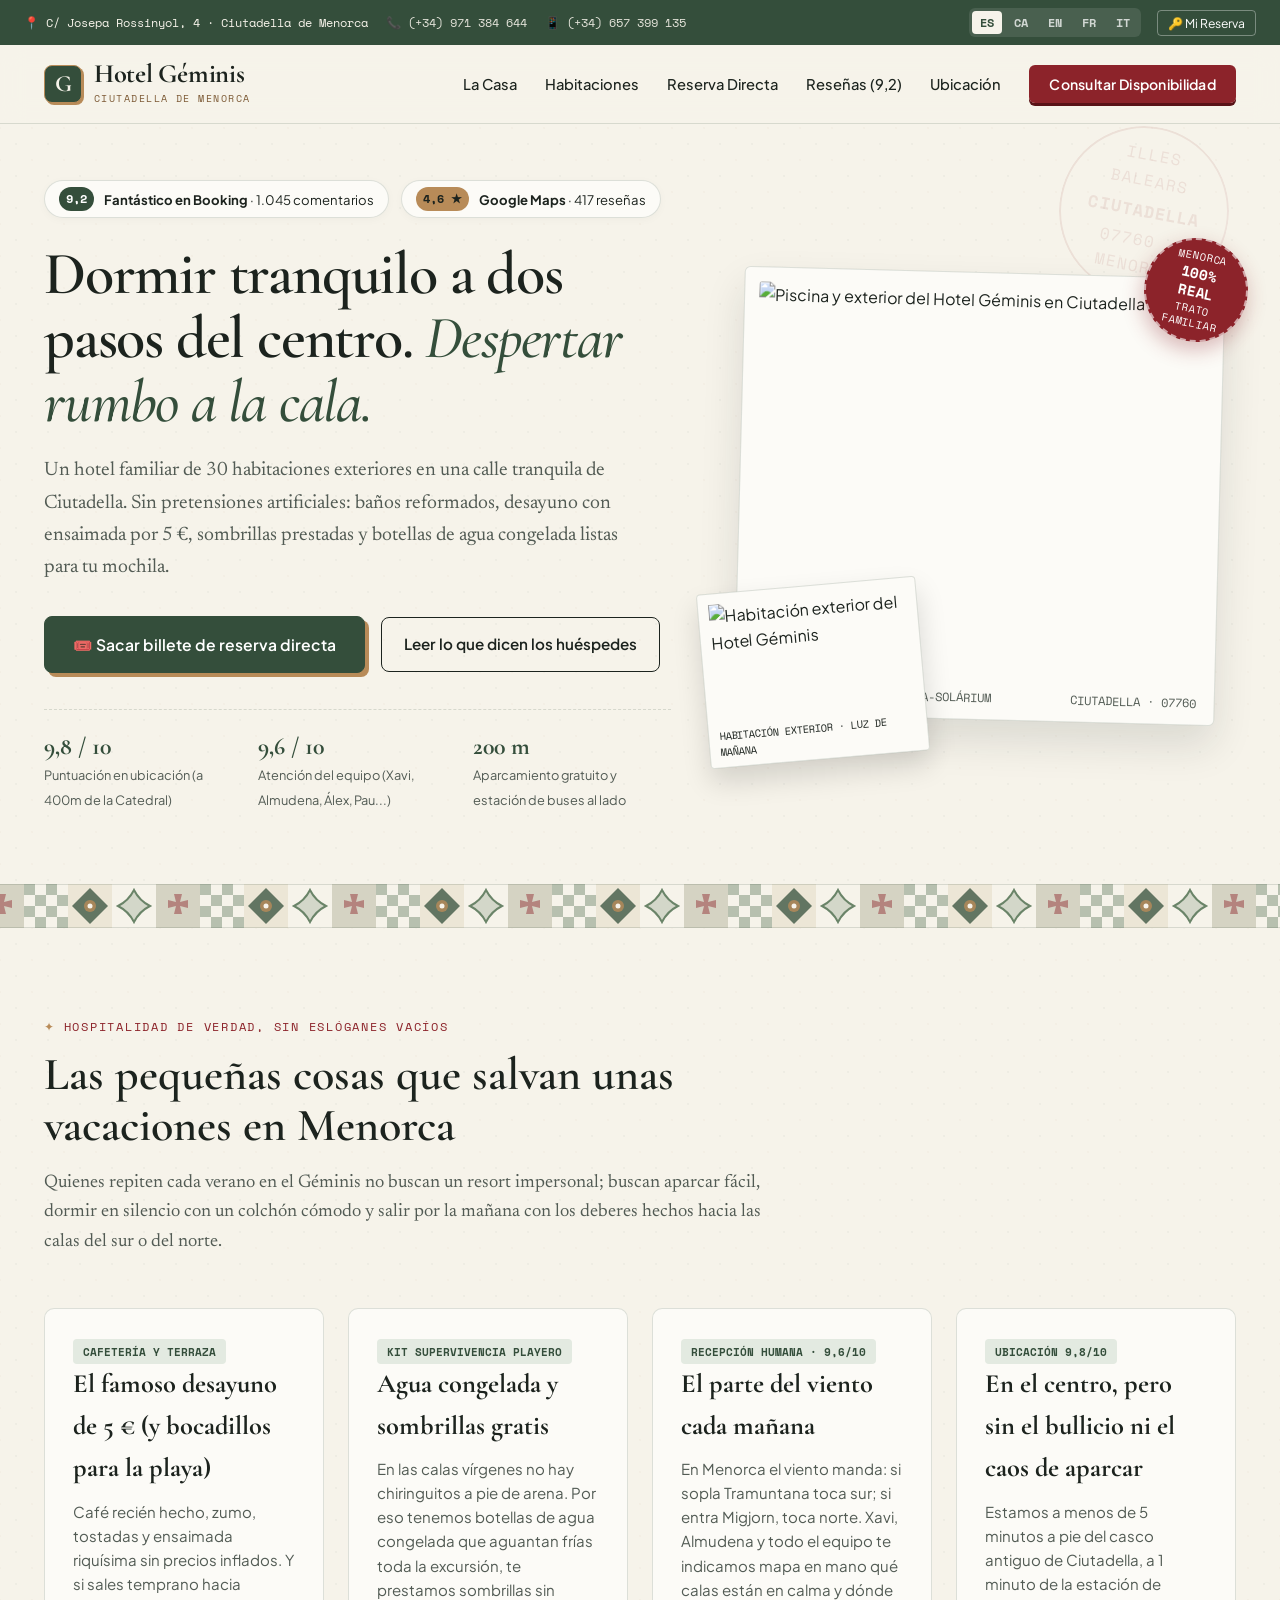
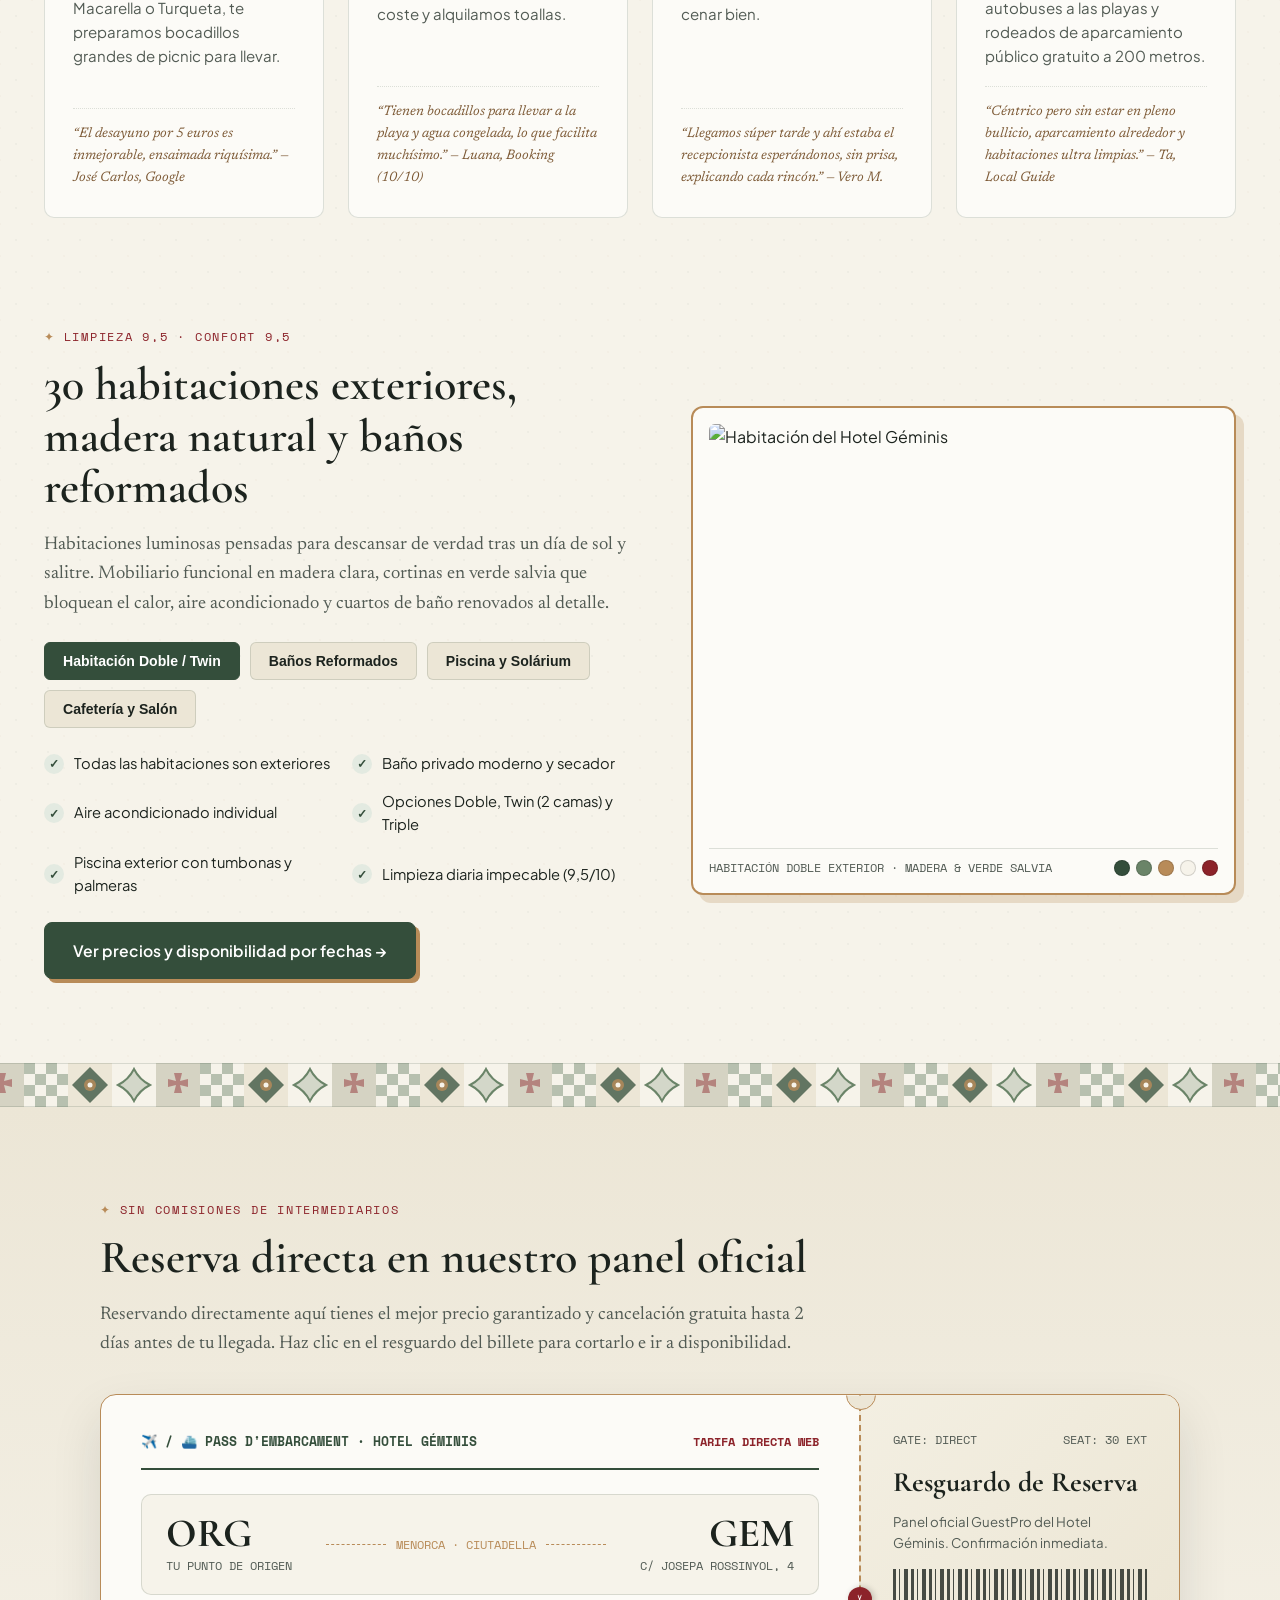
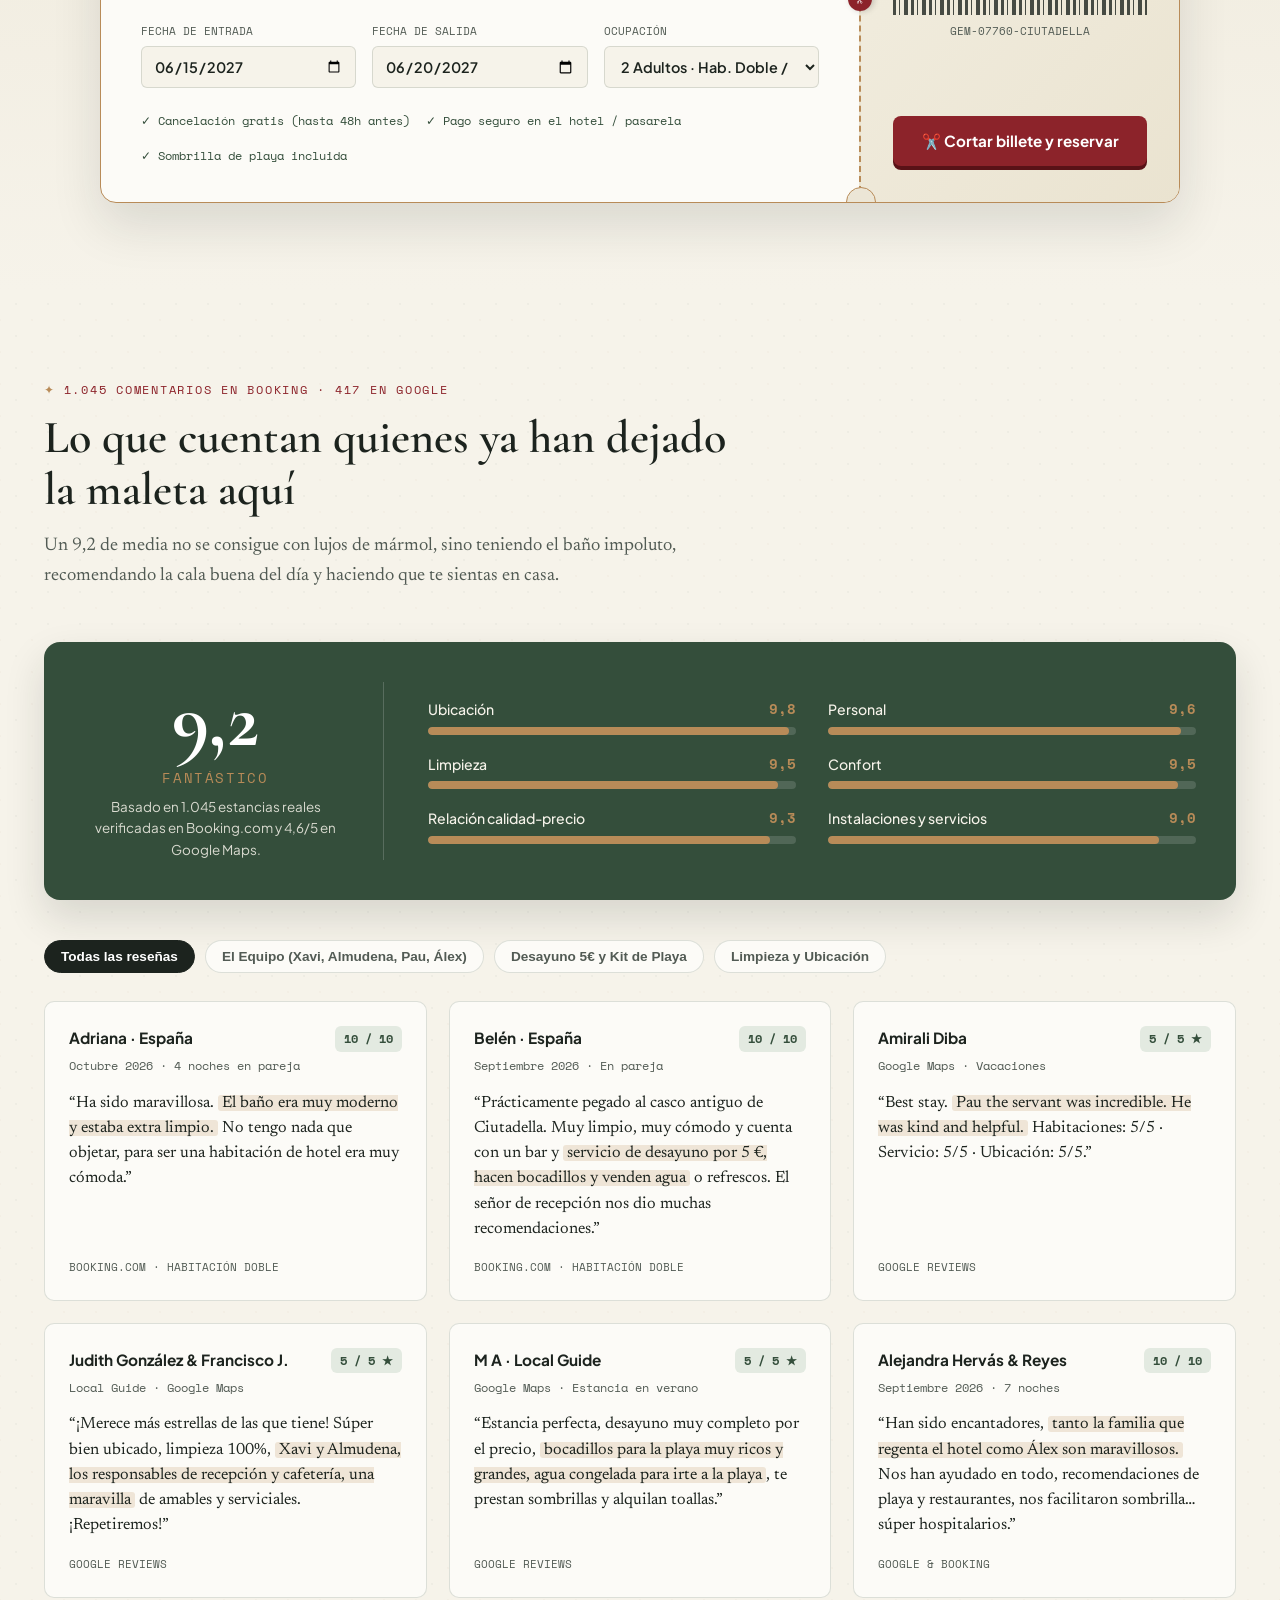
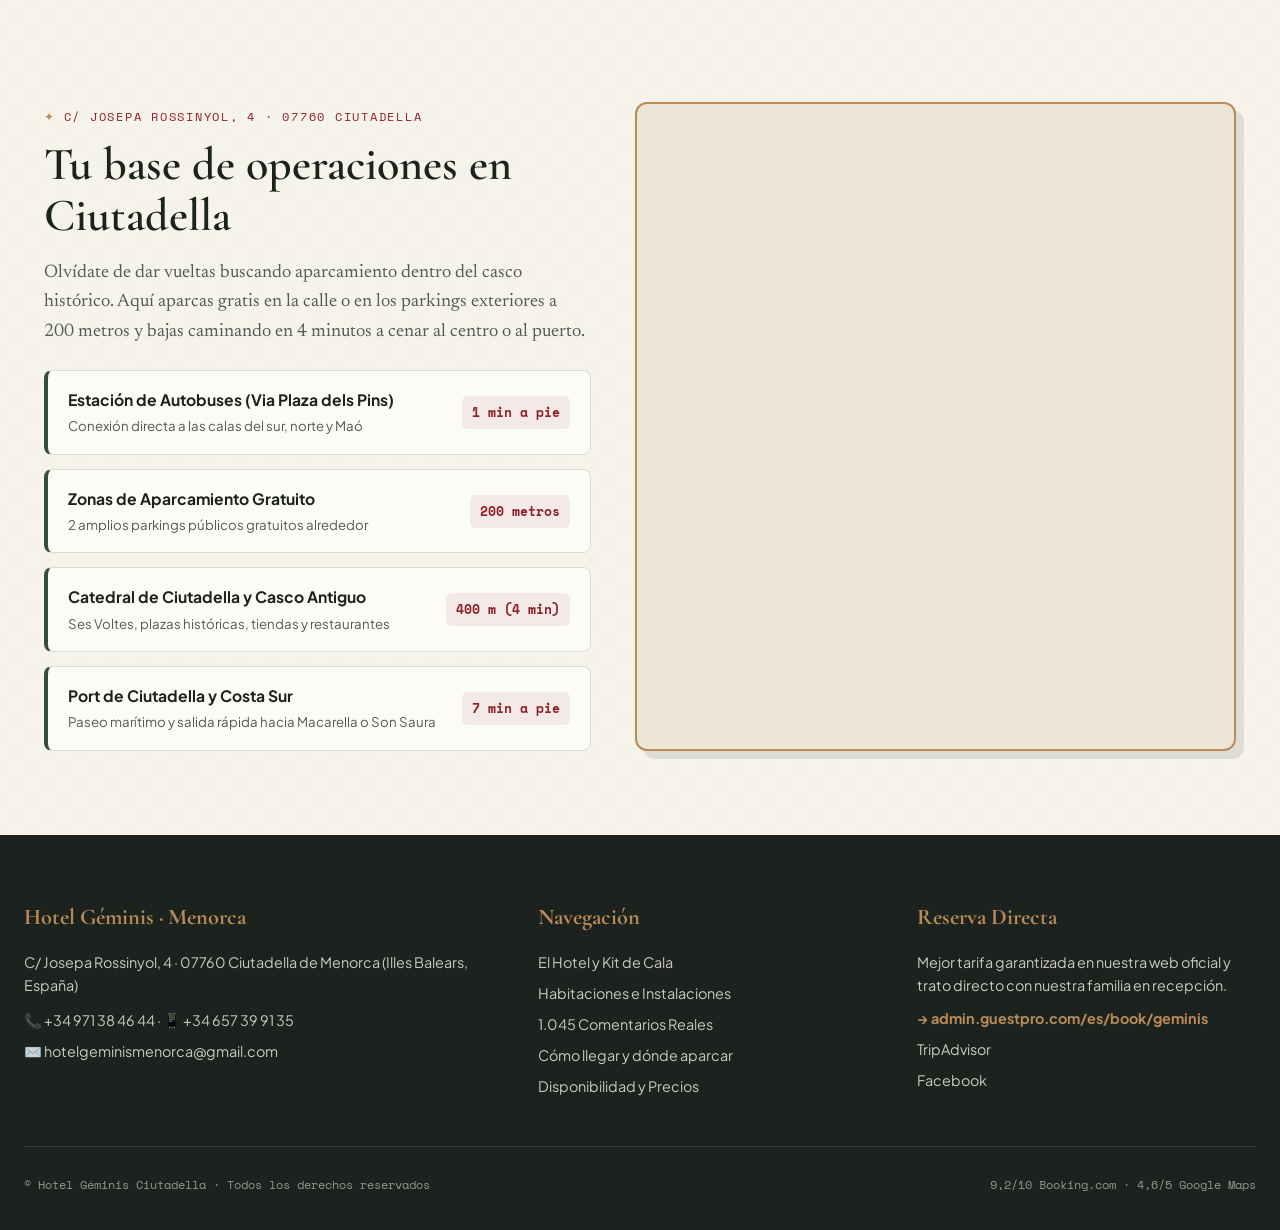
==== index.html @ 24e4b268 "Add initial styles.css file for project styling" ====
<!DOCTYPE html>
<html lang="es" class="scroll-smooth">
<head>
  <meta charset="UTF-8">
  <meta name="viewport" content="width=device-width, initial-scale=1.0">
  <title>Hotel Géminis · Ciutadella de Menorca</title>
  <meta name="description" content="Hotel familiar de 30 habitaciones exteriores en el centro de Ciutadella de Menorca. Piscina, desayuno a 5€, agua congelada y sombrillas para las calas.">
  
  <!-- Google Fonts: Old-Style/Editorial Serif + Clean Sans + Monospace para billetes y sellos -->
  <link rel="preconnect" href="https://fonts.googleapis.com">
  <link rel="preconnect" href="https://fonts.gstatic.com" crossorigin>
  <link href="https://fonts.googleapis.com/css2?family=Cormorant+Garamond:ital,wght@0,500;0,600;0,700;1,400;1,600&family=Newsreader:ital,opsz,wght@0,6..72,400;0,6..72,500;1,6..72,400&family=Plus+Jakarta+Sans:wght@400;500;600;700&family=Space+Mono:ital,wght@0,400;0,700;1,400&display=swap" rel="stylesheet">

  <style>
    :root {
      /* Paleta extraída de los entornos reales del Hotel Géminis */
      --bg-chalk: #F6F3EA;         /* Blanco cal menorquín / fondo principal */
      --bg-sand: #ECE6D6;          /* Piedra de marès / arena suave */
      --bg-card: #FCFBF7;          /* Papel cálido */
      --green-curtain: #344E3B;    /* Verde cortinas y polo del hotel */
      --green-sage: #6A8468;       /* Verde salvia del damero del pie de cama */
      --green-light: #E3EAE1;      /* Fondo salvia suave */
      --wood-oak: #B88B58;         /* Madera natural de armarios y encimera baño */
      --wood-dark: #7D5A36;        /* Madera tostada */
      --sant-joan-red: #8C232A;    /* Burdeos bandera de Sant Joan en la barra */
      --terracotta: #C26343;       /* Azulejo barra cafetería */
      --ink-dark: #1C231E;         /* Negro forja de la barandilla */
      --ink-muted: #525B54;        /* Gris pizarra cálido */
      --border-subtle: rgba(52, 78, 59, 0.16);
      
      --font-display: 'Cormorant Garamond', Georgia, serif;
      --font-serif-body: 'Newsreader', Georgia, serif;
      --font-sans: 'Plus Jakarta Sans', -apple-system, sans-serif;
      --font-mono: 'Space Mono', monospace;
    }

    * {
      box-sizing: border-box;
      margin: 0;
      padding: 0;
    }

    body {
      background-color: var(--bg-chalk);
      color: var(--ink-dark);
      font-family: var(--font-sans);
      line-height: 1.6;
      overflow-x: hidden;
      position: relative;
      /* Textura sutil de papel postal */
      background-image: 
        radial-gradient(rgba(52, 78, 59, 0.04) 1px, transparent 0),
        radial-gradient(rgba(184, 139, 88, 0.04) 1px, transparent 0);
      background-size: 32px 32px;
      background-position: 0 0, 16px 16px;
    }

    /* ==========================================================================
       SELLOS DE VIAJE EN EL FONDO (APARECEN CON EL SCROLL)
       ========================================================================== */
    .stamp-layer {
      position: fixed;
      inset: 0;
      pointer-events: none;
      z-index: 0;
      overflow: hidden;
    }

    .travel-stamp {
      position: absolute;
      opacity: 0;
      transform: scale(1.4) rotate(var(--rot, -12deg));
      transition: opacity 0.8s cubic-bezier(0.16, 1, 0.3, 1), transform 0.8s cubic-bezier(0.16, 1, 0.3, 1);
      color: var(--stamp-color, var(--green-curtain));
      font-family: var(--font-mono);
      border: 2.5px double currentColor;
      padding: 12px 18px;
      border-radius: 8px;
      text-transform: uppercase;
      letter-spacing: 0.08em;
      mask-image: radial-gradient(circle at 30% 40%, black 60%, rgba(0,0,0,0.4) 100%);
      -webkit-mask-image: radial-gradient(circle at 30% 40%, black 60%, rgba(0,0,0,0.5) 100%);
      filter: contrast(1.1);
    }

    .travel-stamp.stamped {
      opacity: 0.085;
      transform: scale(1) rotate(var(--rot, -12deg));
    }

    .travel-stamp--round {
      border-radius: 50%;
      width: 170px;
      height: 170px;
      display: flex;
      flex-direction: column;
      align-items: center;
      justify-content: center;
      text-align: center;
      padding: 16px;
    }

    .stamp-1 { top: 14%; right: 4%; --rot: 11deg; --stamp-color: var(--sant-joan-red); }
    .stamp-2 { top: 38%; left: 2%; --rot: -14deg; --stamp-color: var(--green-curtain); }
    .stamp-3 { top: 62%; right: 3%; --rot: -8deg; --stamp-color: var(--wood-dark); }
    .stamp-4 { top: 82%; left: 4%; --rot: 9deg; --stamp-color: var(--sant-joan-red); }

    @media (max-width: 900px) {
      .travel-stamp { transform: scale(0.75) rotate(var(--rot)); }
      .travel-stamp.stamped { opacity: 0.05; transform: scale(0.7) rotate(var(--rot)); }
    }

    /* ==========================================================================
       CENEFA HIDRÁULICA (INSPIRADA EN EL PIE DE CAMA VERDE Y FLORAL DEL HOTEL)
       ========================================================================== */
    .hydraulic-ribbon {
      width: 100%;
      height: 44px;
      background-color: var(--bg-sand);
      border-top: 1px solid var(--border-subtle);
      border-bottom: 1px solid var(--border-subtle);
      background-image: url("data:image/svg+xml,%3Csvg xmlns='http://www.w3.org/2000/svg' width='176' height='44' viewBox='0 0 176 44'%3E%3Cg fill='none' fill-rule='evenodd'%3E%3C!-- Tile 1: Damero verde salvia --%3E%3Crect width='44' height='44' fill='%23F6F3EA'/%3E%3Cg fill='%236A8468' fill-opacity='0.45'%3E%3Crect x='0' y='0' width='11' height='11'/%3E%3Crect x='22' y='0' width='11' height='11'/%3E%3Crect x='11' y='11' width='11' height='11'/%3E%3Crect x='33' y='11' width='11' height='11'/%3E%3Crect x='0' y='22' width='11' height='11'/%3E%3Crect x='22' y='22' width='11' height='11'/%3E%3Crect x='11' y='33' width='11' height='11'/%3E%3Crect x='33' y='33' width='11' height='11'/%3E%3C/g%3E%3C!-- Tile 2: Rosetón hidráulico carbón y ocre --%3E%3Crect x='44' width='44' height='44' fill='%23ECE6D6'/%3E%3Cpolygon points='66,4 84,22 66,40 48,22' fill='%23344E3B' fill-opacity='0.75'/%3E%3Ccircle cx='66' cy='22' r='6' fill='%23B88B58' fill-opacity='0.8'/%3E%3Ccircle cx='66' cy='22' r='2.5' fill='%23F6F3EA'/%3E%3C!-- Tile 3: Floral geométrico --%3E%3Crect x='88' width='44' height='44' fill='%23F6F3EA'/%3E%3Cpath d='M110 6 C114 14 118 18 126 22 C118 26 114 30 110 38 C106 30 102 26 94 22 C102 18 106 14 110 6 Z' stroke='%236A8468' stroke-width='2' fill='%236A8468' fill-opacity='0.25'/%3E%3C!-- Tile 4: Cruz de Malta / Sant Joan sutil --%3E%3Crect x='132' width='44' height='44' fill='%23344E3B' fill-opacity='0.12'/%3E%3Cpath d='M150 10 L158 10 L156 18 L164 16 L164 24 L156 22 L158 30 L150 30 L152 22 L144 24 L144 16 L152 18 Z' fill='%238C232A' fill-opacity='0.45'/%3E%3C/g%3E%3C/svg%3E");
      background-repeat: repeat-x;
      background-position: center;
      position: relative;
      z-index: 2;
    }

    /* ==========================================================================
       BARRA SUPERIOR Y NAVEGACIÓN
       ========================================================================== */
    .topbar {
      background-color: var(--green-curtain);
      color: #F6F3EA;
      font-size: 0.82rem;
      padding: 8px 24px;
      position: relative;
      z-index: 20;
    }

    .topbar-inner {
      max-width: 1240px;
      margin: 0 auto;
      display: flex;
      justify-content: space-between;
      align-items: center;
      flex-wrap: wrap;
      gap: 12px;
    }

    .topbar-contact {
      display: flex;
      align-items: center;
      gap: 18px;
      font-family: var(--font-mono);
      font-size: 0.76rem;
    }

    .topbar-contact a {
      color: #F6F3EA;
      text-decoration: none;
      opacity: 0.9;
      transition: opacity 0.2s;
    }

    .topbar-contact a:hover {
      opacity: 1;
      text-decoration: underline;
    }

    .topbar-right {
      display: flex;
      align-items: center;
      gap: 16px;
    }

    .lang-switcher {
      display: flex;
      gap: 4px;
      background: rgba(255, 255, 255, 0.1);
      padding: 3px;
      border-radius: 6px;
    }

    .lang-btn {
      background: transparent;
      border: none;
      color: rgba(255, 255, 255, 0.75);
      font-family: var(--font-mono);
      font-size: 0.72rem;
      font-weight: 700;
      padding: 3px 8px;
      border-radius: 4px;
      cursor: pointer;
      transition: all 0.2s;
    }

    .lang-btn.active, .lang-btn:hover {
      background: var(--bg-chalk);
      color: var(--green-curtain);
    }

    .my-booking-trigger {
      background: transparent;
      border: 1px solid rgba(255,255,255,0.35);
      color: #fff;
      font-size: 0.76rem;
      padding: 4px 10px;
      border-radius: 4px;
      cursor: pointer;
      font-family: var(--font-sans);
      transition: background 0.2s;
    }

    .my-booking-trigger:hover {
      background: rgba(255,255,255,0.15);
    }

    /* Navbar principal */
    .navbar {
      position: sticky;
      top: 0;
      z-index: 50;
      background: rgba(246, 243, 234, 0.92);
      backdrop-filter: blur(12px);
      border-bottom: 1px solid var(--border-subtle);
      transition: box-shadow 0.3s ease;
    }

    .navbar-inner {
      max-width: 1240px;
      margin: 0 auto;
      padding: 16px 24px;
      display: flex;
      justify-content: space-between;
      align-items: center;
    }

    .brand {
      text-decoration: none;
      color: var(--ink-dark);
      display: flex;
      align-items: center;
      gap: 12px;
    }

    .brand-crest {
      width: 38px;
      height: 38px;
      background: var(--green-curtain);
      color: var(--bg-chalk);
      border-radius: 8px;
      display: grid;
      place-items: center;
      font-family: var(--font-display);
      font-size: 1.45rem;
      font-weight: 700;
      border: 1px solid var(--wood-oak);
      box-shadow: 2px 2px 0px var(--wood-oak);
    }

    .brand-text {
      display: flex;
      flex-direction: column;
    }

    .brand-title {
      font-family: var(--font-display);
      font-size: 1.65rem;
      font-weight: 700;
      line-height: 1;
      letter-spacing: -0.01em;
    }

    .brand-sub {
      font-family: var(--font-mono);
      font-size: 0.65rem;
      text-transform: uppercase;
      letter-spacing: 0.14em;
      color: var(--wood-dark);
      margin-top: 3px;
    }

    .nav-links {
      display: flex;
      gap: 28px;
      list-style: none;
      align-items: center;
    }

    .nav-links a {
      text-decoration: none;
      color: var(--ink-dark);
      font-size: 0.92rem;
      font-weight: 500;
      transition: color 0.2s;
      position: relative;
    }

    .nav-links a::after {
      content: '';
      position: absolute;
      left: 0;
      bottom: -4px;
      width: 0;
      height: 1.5px;
      background: var(--sant-joan-red);
      transition: width 0.25s ease;
    }

    .nav-links a:hover {
      color: var(--green-curtain);
    }

    .nav-links a:hover::after {
      width: 100%;
    }

    .btn-book-nav {
      background-color: var(--sant-joan-red);
      color: #fff !important;
      padding: 10px 20px;
      border-radius: 6px;
      font-weight: 600 !important;
      font-size: 0.88rem !important;
      letter-spacing: 0.02em;
      box-shadow: 0 3px 0 #591217;
      transition: transform 0.15s, box-shadow 0.15s !important;
    }

    .btn-book-nav::after { display: none !important; }

    .btn-book-nav:hover {
      transform: translateY(-1px);
      box-shadow: 0 4px 0 #591217;
      background-color: #9e2830;
    }

    /* ==========================================================================
       HERO EDITORIAL
       ========================================================================== */
    .hero {
      max-width: 1240px;
      margin: 0 auto;
      padding: 56px 24px 72px;
      display: grid;
      grid-template-columns: 1.1fr 0.9fr;
      gap: 52px;
      align-items: center;
      position: relative;
      z-index: 2;
    }

    .hero-badges {
      display: flex;
      flex-wrap: wrap;
      gap: 12px;
      margin-bottom: 24px;
    }

    .rating-pill {
      display: inline-flex;
      align-items: center;
      gap: 10px;
      background: var(--bg-card);
      border: 1px solid var(--border-subtle);
      padding: 6px 14px;
      border-radius: 999px;
      font-size: 0.82rem;
      box-shadow: 0 2px 8px rgba(0,0,0,0.03);
    }

    .rating-score {
      background: var(--green-curtain);
      color: #fff;
      font-family: var(--font-mono);
      font-weight: 700;
      padding: 2px 7px;
      border-radius: 99px;
      font-size: 0.78rem;
    }

    .rating-score--google {
      background: var(--wood-oak);
      color: var(--ink-dark);
    }

    .hero h1 {
      font-family: var(--font-display);
      font-size: clamp(2.7rem, 4.7vw, 4.3rem);
      font-weight: 600;
      line-height: 1.06;
      letter-spacing: -0.02em;
      color: var(--ink-dark);
      margin-bottom: 22px;
    }

    .hero h1 em {
      font-style: italic;
      color: var(--green-curtain);
      font-weight: 500;
    }

    .hero-lead {
      font-family: var(--font-serif-body);
      font-size: 1.22rem;
      color: var(--ink-muted);
      margin-bottom: 32px;
      max-width: 580px;
      line-height: 1.65;
    }

    .hero-actions {
      display: flex;
      flex-wrap: wrap;
      gap: 16px;
      align-items: center;
      margin-bottom: 36px;
    }

    .btn-primary {
      display: inline-flex;
      align-items: center;
      gap: 10px;
      background: var(--green-curtain);
      color: #fff;
      text-decoration: none;
      padding: 15px 28px;
      border-radius: 8px;
      font-weight: 600;
      font-size: 0.98rem;
      border: 1px solid var(--green-curtain);
      box-shadow: 4px 4px 0 var(--wood-oak);
      transition: transform 0.2s, box-shadow 0.2s;
      cursor: pointer;
    }

    .btn-primary:hover {
      transform: translate(-2px, -2px);
      box-shadow: 6px 6px 0 var(--wood-oak);
    }

    .btn-secondary {
      display: inline-flex;
      align-items: center;
      gap: 8px;
      background: transparent;
      color: var(--ink-dark);
      text-decoration: none;
      padding: 14px 22px;
      border-radius: 8px;
      font-weight: 600;
      font-size: 0.95rem;
      border: 1.5px solid var(--ink-dark);
      transition: background 0.2s;
    }

    .btn-secondary:hover {
      background: var(--bg-sand);
    }

    .hero-micro-facts {
      display: grid;
      grid-template-columns: repeat(3, 1fr);
      gap: 16px;
      padding-top: 24px;
      border-top: 1px dashed var(--border-subtle);
    }

    .micro-fact strong {
      display: block;
      font-family: var(--font-display);
      font-size: 1.5rem;
      font-weight: 700;
      color: var(--green-curtain);
      line-height: 1.1;
    }

    .micro-fact span {
      font-size: 0.8rem;
      color: var(--ink-muted);
    }

    /* Collage Postal Hero */
    .hero-visual {
      position: relative;
      padding: 16px;
    }

    .postcard-main {
      background: var(--bg-card);
      padding: 14px 14px 42px 14px;
      border-radius: 6px;
      box-shadow: 0 20px 40px rgba(28, 35, 30, 0.12);
      border: 1px solid var(--border-subtle);
      transform: rotate(1.5deg);
      transition: transform 0.4s ease;
      position: relative;
    }

    .postcard-main:hover {
      transform: rotate(0deg);
    }

    .postcard-main img {
      width: 100%;
      height: 390px;
      object-fit: cover;
      border-radius: 3px;
      display: block;
    }

    .postcard-caption {
      position: absolute;
      bottom: 12px;
      left: 18px;
      right: 18px;
      display: flex;
      justify-content: space-between;
      font-family: var(--font-mono);
      font-size: 0.75rem;
      color: var(--ink-muted);
    }

    .postcard-floating {
      position: absolute;
      bottom: -24px;
      left: -20px;
      width: 220px;
      background: var(--bg-card);
      padding: 10px 10px 28px 10px;
      border-radius: 4px;
      box-shadow: 0 14px 28px rgba(0,0,0,0.14);
      border: 1px solid var(--border-subtle);
      transform: rotate(-5deg);
      z-index: 3;
    }

    .postcard-floating img {
      width: 100%;
      height: 135px;
      object-fit: cover;
      display: block;
    }

    .postcard-floating span {
      position: absolute;
      bottom: 6px;
      left: 10px;
      font-family: var(--font-mono);
      font-size: 0.65rem;
      color: var(--ink-dark);
    }

    .postmark-badge {
      position: absolute;
      top: -18px;
      right: -12px;
      background: var(--sant-joan-red);
      color: #fff;
      width: 104px;
      height: 104px;
      border-radius: 50%;
      display: flex;
      flex-direction: column;
      align-items: center;
      justify-content: center;
      text-align: center;
      font-family: var(--font-mono);
      font-size: 0.66rem;
      line-height: 1.25;
      padding: 10px;
      transform: rotate(12deg);
      box-shadow: 0 8px 20px rgba(140, 35, 42, 0.3);
      border: 2px dashed rgba(255,255,255,0.6);
      z-index: 4;
    }

    /* ==========================================================================
       EL "KIT DE CALA" Y LOS DETALLES REALES DEL GÉMINIS
       ========================================================================== */
    .section {
      max-width: 1240px;
      margin: 0 auto;
      padding: 84px 24px;
      position: relative;
      z-index: 2;
    }

    .section-header {
      max-width: 720px;
      margin-bottom: 52px;
    }

    .eyebrow {
      font-family: var(--font-mono);
      font-size: 0.78rem;
      text-transform: uppercase;
      letter-spacing: 0.14em;
      color: var(--sant-joan-red);
      display: inline-flex;
      align-items: center;
      gap: 8px;
      margin-bottom: 12px;
    }

    .eyebrow::before {
      content: '✦';
      color: var(--wood-oak);
    }

    .section-title {
      font-family: var(--font-display);
      font-size: clamp(2.1rem, 3.6vw, 3.1rem);
      font-weight: 600;
      line-height: 1.12;
      color: var(--ink-dark);
      margin-bottom: 16px;
    }

    .section-desc {
      font-family: var(--font-serif-body);
      font-size: 1.15rem;
      color: var(--ink-muted);
    }

    .perks-grid {
      display: grid;
      grid-template-columns: repeat(auto-fit, minmax(270px, 1fr));
      gap: 24px;
    }

    .perk-card {
      background: var(--bg-card);
      border: 1px solid var(--border-subtle);
      border-radius: 10px;
      padding: 28px;
      position: relative;
      transition: transform 0.25s ease, box-shadow 0.25s ease;
      display: flex;
      flex-direction: column;
      justify-content: space-between;
    }

    .perk-card:hover {
      transform: translateY(-4px);
      box-shadow: 0 14px 30px rgba(52, 78, 59, 0.08);
      border-color: var(--green-sage);
    }

    .perk-tag {
      align-self: flex-start;
      font-family: var(--font-mono);
      font-size: 0.7rem;
      background: var(--green-light);
      color: var(--green-curtain);
      padding: 4px 10px;
      border-radius: 4px;
      margin-bottom: 18px;
      font-weight: 700;
    }

    .perk-card h3 {
      font-family: var(--font-display);
      font-size: 1.65rem;
      font-weight: 700;
      margin-bottom: 10px;
      color: var(--ink-dark);
    }

    .perk-card p {
      font-size: 0.94rem;
      color: var(--ink-muted);
      margin-bottom: 18px;
    }

    .perk-quote {
      font-family: var(--font-serif-body);
      font-style: italic;
      font-size: 0.86rem;
      color: var(--wood-dark);
      padding-top: 14px;
      border-top: 1px dotted var(--border-subtle);
    }

    /* ==========================================================================
       HABITACIONES Y ESPACIOS (CON LA PALETA DE MADERA, VERDE Y BAÑOS NUEVOS)
       ========================================================================== */
    .rooms-showcase {
      display: grid;
      grid-template-columns: 1.05fr 0.95fr;
      gap: 44px;
      align-items: center;
    }

    .room-tabs {
      display: flex;
      flex-wrap: wrap;
      gap: 10px;
      margin-bottom: 24px;
    }

    .room-tab {
      background: var(--bg-sand);
      border: 1px solid var(--border-subtle);
      color: var(--ink-dark);
      padding: 10px 18px;
      border-radius: 6px;
      font-weight: 600;
      font-size: 0.88rem;
      cursor: pointer;
      transition: all 0.2s;
    }

    .room-tab.active {
      background: var(--green-curtain);
      color: #fff;
      border-color: var(--green-curtain);
    }

    .room-VisualFrame {
      background: var(--bg-card);
      padding: 16px;
      border-radius: 12px;
      border: 2px solid var(--wood-oak);
      box-shadow: 8px 8px 0 rgba(184, 139, 88, 0.25);
      position: relative;
    }

    .room-VisualFrame img {
      width: 100%;
      height: 410px;
      object-fit: cover;
      border-radius: 6px;
      display: block;
      transition: opacity 0.3s ease;
    }

    .palette-swatch-bar {
      display: flex;
      align-items: center;
      justify-content: space-between;
      margin-top: 14px;
      padding-top: 10px;
      border-top: 1px solid var(--border-subtle);
      font-family: var(--font-mono);
      font-size: 0.72rem;
      color: var(--ink-muted);
    }

    .swatches {
      display: flex;
      gap: 6px;
      align-items: center;
    }

    .swatch-dot {
      width: 16px;
      height: 16px;
      border-radius: 50%;
      border: 1px solid rgba(0,0,0,0.15);
    }

    .room-details-list {
      list-style: none;
      margin: 24px 0;
      display: grid;
      grid-template-columns: 1fr 1fr;
      gap: 14px;
    }

    .room-details-list li {
      display: flex;
      align-items: center;
      gap: 10px;
      font-size: 0.92rem;
      color: var(--ink-dark);
    }

    .room-details-list li::before {
      content: '✓';
      display: inline-grid;
      place-items: center;
      width: 20px;
      height: 20px;
      border-radius: 50%;
      background: var(--green-light);
      color: var(--green-curtain);
      font-weight: 700;
      font-size: 0.75rem;
      flex-shrink: 0;
    }

    /* ==========================================================================
       BILLETE / BOARDING PASS INTERACTIVO QUE SE ROMPE (RESERVA DIRECTA)
       ========================================================================== */
    .ticket-section {
      background: linear-gradient(180deg, var(--bg-sand) 0%, var(--bg-chalk) 100%);
      padding: 88px 24px;
      position: relative;
      z-index: 2;
    }

    .ticket-container {
      max-width: 1080px;
      margin: 0 auto;
    }

    .boarding-pass {
      display: grid;
      grid-template-columns: 1fr 320px;
      background: var(--bg-card);
      border-radius: 16px;
      box-shadow: 0 22px 50px rgba(28, 35, 30, 0.12);
      border: 1.5px solid var(--wood-oak);
      position: relative;
      overflow: visible;
    }

    /* Parte izquierda del billete */
    .ticket-main {
      padding: 36px 40px;
      position: relative;
      display: flex;
      flex-direction: column;
      justify-content: space-between;
    }

    .ticket-top-bar {
      display: flex;
      justify-content: space-between;
      align-items: center;
      border-bottom: 2px solid var(--green-curtain);
      padding-bottom: 16px;
      margin-bottom: 24px;
    }

    .ticket-airline {
      display: flex;
      align-items: center;
      gap: 12px;
      font-family: var(--font-mono);
      font-size: 0.82rem;
      font-weight: 700;
      color: var(--green-curtain);
      text-transform: uppercase;
    }

    .ticket-route {
      display: flex;
      align-items: center;
      justify-content: space-between;
      gap: 24px;
      margin-bottom: 28px;
      background: var(--bg-chalk);
      padding: 18px 24px;
      border-radius: 10px;
      border: 1px solid var(--border-subtle);
    }

    .route-code {
      font-family: var(--font-display);
      font-size: 2.5rem;
      font-weight: 700;
      line-height: 1;
      color: var(--ink-dark);
    }

    .route-city {
      font-family: var(--font-mono);
      font-size: 0.72rem;
      color: var(--ink-muted);
      text-transform: uppercase;
      margin-top: 4px;
    }

    .route-plane {
      flex: 1;
      display: flex;
      align-items: center;
      justify-content: center;
      position: relative;
      color: var(--wood-oak);
      font-family: var(--font-mono);
      font-size: 0.75rem;
    }

    .route-plane::before, .route-plane::after {
      content: '';
      flex: 1;
      border-bottom: 1.5px dashed var(--wood-oak);
      margin: 0 10px;
    }

    .ticket-form-grid {
      display: grid;
      grid-template-columns: repeat(3, 1fr);
      gap: 16px;
      margin-bottom: 24px;
    }

    .ticket-field label {
      display: block;
      font-family: var(--font-mono);
      font-size: 0.68rem;
      text-transform: uppercase;
      color: var(--ink-muted);
      margin-bottom: 6px;
    }

    .ticket-field input, .ticket-field select {
      width: 100%;
      padding: 10px 12px;
      border-radius: 6px;
      border: 1px solid var(--border-subtle);
      background: var(--bg-chalk);
      font-family: var(--font-sans);
      font-size: 0.9rem;
      color: var(--ink-dark);
      font-weight: 600;
    }

    .ticket-perks-strip {
      display: flex;
      flex-wrap: wrap;
      gap: 16px;
      font-family: var(--font-mono);
      font-size: 0.74rem;
      color: var(--green-curtain);
    }

    /* Línea perforada y muescas de corte */
    .ticket-stub {
      padding: 36px 32px;
      background: linear-gradient(135deg, #F3EFE2 0%, #EAE3D0 100%);
      border-left: 2.5px dashed var(--wood-oak);
      border-top-right-radius: 15px;
      border-bottom-right-radius: 15px;
      position: relative;
      display: flex;
      flex-direction: column;
      justify-content: space-between;
      transform-origin: bottom left;
      transition: transform 0.65s cubic-bezier(0.34, 1.56, 0.64, 1), opacity 0.5s ease;
      cursor: pointer;
    }

    .ticket-stub::before,
    .ticket-stub::after {
      content: '';
      position: absolute;
      left: -15px;
      width: 28px;
      height: 28px;
      background-color: var(--bg-sand);
      border-radius: 50%;
      border: 1.5px solid var(--wood-oak);
      z-index: 3;
    }

    .ticket-stub::before { top: -15px; clip-path: polygon(0 50%, 100% 50%, 100% 100%, 0 100%); }
    .ticket-stub::after { bottom: -15px; clip-path: polygon(0 0, 100% 0, 100% 50%, 0 50%); }

    /* Efecto hover sutil sobre el resguardo */
    .boarding-pass:hover .ticket-stub:not(.torn) {
      transform: rotate(1.8deg) translateX(3px);
    }

    /* Estado cuando el billete se rompe */
    .ticket-stub.torn {
      transform: translate(42px, 28px) rotate(14deg);
      opacity: 0.85;
    }

    .scissors-icon {
      position: absolute;
      left: -13px;
      top: 50%;
      transform: translateY(-50%) rotate(-90deg);
      background: var(--sant-joan-red);
      color: #fff;
      width: 24px;
      height: 24px;
      border-radius: 50%;
      display: grid;
      place-items: center;
      font-size: 0.75rem;
      z-index: 4;
      box-shadow: 0 2px 6px rgba(0,0,0,0.2);
    }

    .barcode {
      height: 46px;
      width: 100%;
      background: repeating-linear-gradient(
        90deg,
        var(--ink-dark) 0px,
        var(--ink-dark) 3px,
        transparent 3px,
        transparent 6px,
        var(--ink-dark) 6px,
        var(--ink-dark) 7px,
        transparent 7px,
        transparent 11px,
        var(--ink-dark) 11px,
        var(--ink-dark) 15px,
        transparent 15px,
        transparent 18px
      );
      opacity: 0.8;
      margin: 16px 0 8px;
    }

    .btn-tear {
      width: 100%;
      background: var(--sant-joan-red);
      color: #fff;
      border: none;
      padding: 15px 18px;
      border-radius: 8px;
      font-family: var(--font-sans);
      font-weight: 700;
      font-size: 0.95rem;
      cursor: pointer;
      box-shadow: 0 4px 0 #591217;
      transition: all 0.2s;
      display: flex;
      align-items: center;
      justify-content: center;
      gap: 8px;
    }

    .btn-tear:hover {
      background: #a12931;
      transform: translateY(-2px);
      box-shadow: 0 6px 0 #591217;
    }

    /* ==========================================================================
       SECCIÓN DE RESEÑAS REALES (BOOKING 9,2 + GOOGLE 4,6)
       ========================================================================== */
    .reviews-dashboard {
      background: var(--green-curtain);
      color: var(--bg-chalk);
      border-radius: 16px;
      padding: 40px;
      margin-bottom: 40px;
      display: grid;
      grid-template-columns: 300px 1fr;
      gap: 44px;
      align-items: center;
      box-shadow: 0 18px 40px rgba(28, 35, 30, 0.14);
    }

    .score-giant-box {
      text-align: center;
      padding-right: 36px;
      border-right: 1px solid rgba(255,255,255,0.18);
    }

    .score-giant {
      font-family: var(--font-display);
      font-size: 5rem;
      font-weight: 700;
      line-height: 0.95;
      color: #fff;
    }

    .score-giant-label {
      font-family: var(--font-mono);
      text-transform: uppercase;
      letter-spacing: 0.12em;
      font-size: 0.85rem;
      color: var(--wood-oak);
      margin: 10px 0 6px;
      display: block;
    }

    .score-bars {
      display: grid;
      grid-template-columns: repeat(2, 1fr);
      gap: 18px 32px;
    }

    .score-bar-item {
      display: flex;
      flex-direction: column;
      gap: 6px;
    }

    .score-bar-top {
      display: flex;
      justify-content: space-between;
      font-size: 0.88rem;
      font-weight: 500;
    }

    .score-bar-top span:last-child {
      font-family: var(--font-mono);
      font-weight: 700;
      color: var(--wood-oak);
    }

    .bar-track {
      height: 8px;
      background: rgba(255,255,255,0.14);
      border-radius: 99px;
      overflow: hidden;
    }

    .bar-fill {
      height: 100%;
      background: var(--wood-oak);
      border-radius: 99px;
    }

    .review-filters {
      display: flex;
      flex-wrap: wrap;
      gap: 10px;
      margin-bottom: 28px;
    }

    .filter-chip {
      background: var(--bg-card);
      border: 1px solid var(--border-subtle);
      padding: 8px 16px;
      border-radius: 999px;
      font-size: 0.85rem;
      font-weight: 600;
      color: var(--ink-muted);
      cursor: pointer;
      transition: all 0.2s;
    }

    .filter-chip.active, .filter-chip:hover {
      background: var(--ink-dark);
      color: #fff;
      border-color: var(--ink-dark);
    }

    .reviews-masonry {
      display: grid;
      grid-template-columns: repeat(auto-fill, minmax(320px, 1fr));
      gap: 22px;
    }

    .review-card {
      background: var(--bg-card);
      border: 1px solid var(--border-subtle);
      border-radius: 10px;
      padding: 24px;
      display: flex;
      flex-direction: column;
      justify-content: space-between;
      transition: transform 0.2s;
    }

    .review-card:hover {
      transform: translateY(-3px);
    }

    .review-card-header {
      display: flex;
      justify-content: space-between;
      align-items: flex-start;
      margin-bottom: 14px;
    }

    .reviewer-info strong {
      display: block;
      font-size: 0.96rem;
      color: var(--ink-dark);
    }

    .reviewer-info span {
      font-family: var(--font-mono);
      font-size: 0.72rem;
      color: var(--ink-muted);
    }

    .review-badge {
      font-family: var(--font-mono);
      font-size: 0.75rem;
      font-weight: 700;
      padding: 3px 9px;
      border-radius: 6px;
      background: var(--green-light);
      color: var(--green-curtain);
    }

    .review-text {
      font-family: var(--font-serif-body);
      font-size: 1.02rem;
      color: var(--ink-dark);
      margin-bottom: 16px;
      line-height: 1.55;
    }

    .review-highlight {
      background: rgba(184, 139, 88, 0.2);
      padding: 0 4px;
      border-radius: 3px;
    }

    /* ==========================================================================
       UBICACIÓN Y RADAR DE DISTANCIAS REALES
       ========================================================================== */
    .location-grid {
      display: grid;
      grid-template-columns: 1fr 1.1fr;
      gap: 44px;
      align-items: stretch;
    }

    .distance-list {
      display: flex;
      flex-direction: column;
      gap: 14px;
      margin-top: 24px;
    }

    .distance-item {
      display: flex;
      align-items: center;
      justify-content: space-between;
      background: var(--bg-card);
      padding: 16px 20px;
      border-radius: 8px;
      border: 1px solid var(--border-subtle);
      border-left: 4px solid var(--green-curtain);
    }

    .distance-place strong {
      display: block;
      font-size: 0.98rem;
      color: var(--ink-dark);
    }

    .distance-place span {
      font-size: 0.83rem;
      color: var(--ink-muted);
    }

    .distance-time {
      font-family: var(--font-mono);
      font-size: 0.82rem;
      font-weight: 700;
      color: var(--sant-joan-red);
      background: rgba(140, 35, 42, 0.08);
      padding: 6px 10px;
      border-radius: 6px;
      white-space: nowrap;
    }

    .map-frame {
      border-radius: 12px;
      overflow: hidden;
      border: 2px solid var(--wood-oak);
      box-shadow: 8px 8px 0 rgba(52, 78, 59, 0.12);
      min-height: 420px;
      background: var(--bg-sand);
    }

    .map-frame iframe {
      width: 100%;
      height: 100%;
      min-height: 420px;
      border: 0;
    }

    /* ==========================================================================
       MODAL "MI RESERVA" Y FOOTER
       ========================================================================== */
    .modal-backdrop {
      position: fixed;
      inset: 0;
      background: rgba(28, 35, 30, 0.6);
      backdrop-filter: blur(4px);
      display: none;
      place-items: center;
      z-index: 100;
      padding: 20px;
    }

    .modal-backdrop.open {
      display: grid;
    }

    .modal-box {
      background: var(--bg-card);
      border: 2px solid var(--wood-oak);
      border-radius: 12px;
      max-width: 440px;
      width: 100%;
      padding: 32px;
      position: relative;
      box-shadow: 0 20px 50px rgba(0,0,0,0.25);
    }

    .modal-close {
      position: absolute;
      top: 16px;
      right: 16px;
      background: transparent;
      border: none;
      font-size: 1.4rem;
      cursor: pointer;
      color: var(--ink-muted);
    }

    footer {
      background: var(--ink-dark);
      color: var(--bg-chalk);
      padding: 64px 24px 36px;
      position: relative;
      z-index: 2;
    }

    .footer-inner {
      max-width: 1240px;
      margin: 0 auto;
      display: grid;
      grid-template-columns: 1.4fr 1fr 1fr;
      gap: 40px;
      padding-bottom: 40px;
      border-bottom: 1px solid rgba(255,255,255,0.12);
    }

    .footer-col h4 {
      font-family: var(--font-display);
      font-size: 1.4rem;
      color: var(--wood-oak);
      margin-bottom: 16px;
    }

    .footer-col p, .footer-col a {
      color: rgba(246, 243, 234, 0.8);
      text-decoration: none;
      font-size: 0.9rem;
      display: block;
      margin-bottom: 8px;
    }

    .footer-col a:hover {
      color: #fff;
      text-decoration: underline;
    }

    .footer-bottom {
      max-width: 1240px;
      margin: 28px auto 0;
      display: flex;
      justify-content: space-between;
      flex-wrap: wrap;
      font-family: var(--font-mono);
      font-size: 0.75rem;
      color: rgba(246, 243, 234, 0.55);
    }

    /* Responsivo */
    @media (max-width: 960px) {
      .hero, .rooms-showcase, .location-grid, .boarding-pass, .reviews-dashboard, .footer-inner {
        grid-template-columns: 1fr;
      }
      .nav-links { display: none; }
      .ticket-stub {
        border-left: none;
        border-top: 2.5px dashed var(--wood-oak);
        border-radius: 0 0 15px 15px;
      }
      .ticket-stub::before, .ticket-stub::after { display: none; }
      .scissors-icon { top: -13px; left: 50%; transform: translateX(-50%); }
      .score-giant-box { border-right: none; border-bottom: 1px solid rgba(255,255,255,0.18); padding-right: 0; padding-bottom: 24px; }
      .ticket-form-grid { grid-template-columns: 1fr; }
    }
  </style>
</head>
<body>

  <!-- CAPA DE SELLOS POSTALES EN EL FONDO (APARECEN AL HACER SCROLL) -->
  <div class="stamp-layer" aria-hidden="true">
    <div class="travel-stamp travel-stamp--round stamp-1" data-stamp>
      <span>ILLES BALEARS</span>
      <strong style="font-size: 1.05rem; margin: 4px 0;">CIUTADELLA</strong>
      <span>07760 · MENORCA</span>
    </div>
    <div class="travel-stamp stamp-2" data-stamp>
      <div>★ HOTEL GÉMINIS ★</div>
      <div style="font-size: 0.72rem; margin-top: 4px;">C/ JOSEPA ROSSINYOL, 4</div>
      <div style="font-size: 0.68rem;">40°00'N · 03°50'E</div>
    </div>
    <div class="travel-stamp travel-stamp--round stamp-3" data-stamp>
      <span>KIT DE CALA</span>
      <strong style="font-size: 0.9rem; margin: 4px 0;">AGUA CONGELADA</strong>
      <span>&amp; SOMBRILLA</span>
    </div>
    <div class="travel-stamp stamp-4" data-stamp>
      <div>✚ FESTES DE SANT JOAN</div>
      <div style="font-size: 0.72rem; margin-top: 4px;">TRATO FAMILIAR · 9.6/10</div>
    </div>
  </div>

  <!-- BARRA SUPERIOR CON CONTACTO REAL E IDIOMAS -->
  <div class="topbar">
    <div class="topbar-inner">
      <div class="topbar-contact">
        <span>📍 C/ Josepa Rossinyol, 4 · Ciutadella de Menorca</span>
        <a href="tel:+34971384644">📞 (+34) 971 384 644</a>
        <a href="tel:+34657399135">📱 (+34) 657 399 135</a>
      </div>
      <div class="topbar-right">
        <div class="lang-switcher" role="group" aria-label="Selector de idioma">
          <button class="lang-btn active" onclick="setLang('es')">ES</button>
          <button class="lang-btn" onclick="setLang('ca')">CA</button>
          <button class="lang-btn" onclick="setLang('en')">EN</button>
          <button class="lang-btn" onclick="setLang('fr')">FR</button>
          <button class="lang-btn" onclick="setLang('it')">IT</button>
        </div>
        <button class="my-booking-trigger" onclick="toggleModal(true)" data-i18n="nav_my_booking">
          🔑 Mi Reserva
        </button>
      </div>
    </div>
  </div>

  <!-- NAVEGACIÓN PRINCIPAL -->
  <header class="navbar">
    <div class="navbar-inner">
      <a href="#" class="brand">
        <div class="brand-crest">G</div>
        <div class="brand-text">
          <span class="brand-title">Hotel Géminis</span>
          <span class="brand-sub">Ciutadella de Menorca</span>
        </div>
      </a>
      <nav>
        <ul class="nav-links">
          <li><a href="#esencia" data-i18n="nav_essence">La Casa</a></li>
          <li><a href="#habitaciones" data-i18n="nav_rooms">Habitaciones</a></li>
          <li><a href="#billete" data-i18n="nav_ticket">Reserva Directa</a></li>
          <li><a href="#resenas" data-i18n="nav_reviews">Reseñas (9,2)</a></li>
          <li><a href="#ubicacion" data-i18n="nav_location">Ubicación</a></li>
          <li>
            <a href="https://admin.guestpro.com/es/book/geminis" target="_blank" rel="noopener" class="btn-book-nav" data-i18n="nav_book_cta">
              Consultar Disponibilidad
            </a>
          </li>
        </ul>
      </nav>
    </div>
  </header>

  <!-- HERO EDITORIAL -->
  <section class="hero">
    <div class="hero-content">
      <div class="hero-badges">
        <div class="rating-pill">
          <span class="rating-score">9,2</span>
          <span><strong data-i18n="badge_booking">Fantástico en Booking</strong> · 1.045 comentarios</span>
        </div>
        <div class="rating-pill">
          <span class="rating-score rating-score--google">4,6 ★</span>
          <span><strong>Google Maps</strong> · 417 reseñas</span>
        </div>
      </div>

      <h1 data-i18n="hero_title">
        Dormir tranquilo a dos pasos del centro. <em>Despertar rumbo a la cala.</em>
      </h1>

      <p class="hero-lead" data-i18n="hero_subtitle">
        Un hotel familiar de 30 habitaciones exteriores en una calle tranquila de Ciutadella. Sin pretensiones artificiales: baños reformados, desayuno con ensaimada por 5 €, sombrillas prestadas y botellas de agua congelada listas para tu mochila.
      </p>

      <div class="hero-actions">
        <a href="#billete" class="btn-primary" data-i18n="hero_cta_primary">
          🎟️ Sacar billete de reserva directa
        </a>
        <a href="#resenas" class="btn-secondary" data-i18n="hero_cta_secondary">
          Leer lo que dicen los huéspedes
        </a>
      </div>

      <div class="hero-micro-facts">
        <div class="micro-fact">
          <strong>9,8 / 10</strong>
          <span data-i18n="fact_location">Puntuación en ubicación (a 400m de la Catedral)</span>
        </div>
        <div class="micro-fact">
          <strong>9,6 / 10</strong>
          <span data-i18n="fact_staff">Atención del equipo (Xavi, Almudena, Álex, Pau...)</span>
        </div>
        <div class="micro-fact">
          <strong>200 m</strong>
          <span data-i18n="fact_parking">Aparcamiento gratuito y estación de buses al lado</span>
        </div>
      </div>
    </div>

    <div class="hero-visual">
      <div class="postmark-badge">
        <span>MENORCA</span>
        <strong style="font-size: 0.9rem; margin: 2px 0;">100% REAL</strong>
        <span>TRATO FAMILIAR</span>
      </div>
      <div class="postcard-main">
        <img src="https://cf.bstatic.com/xdata/images/hotel/max1024x768/301383553.jpg?k=2c0d950402c170b0e9f2b7b86fd96978dbdb9060557fac224faf57dd23cb156c&o=&hp=1" alt="Piscina y exterior del Hotel Géminis en Ciutadella">
        <div class="postcard-caption">
          <span>FIG 01. PISCINA Y TERRAZA-SOLÁRIUM</span>
          <span>CIUTADELLA · 07760</span>
        </div>
      </div>
      <div class="postcard-floating">
        <img src="https://cf.bstatic.com/xdata/images/hotel/max1024x768/301383478.jpg?k=c7574c32166f3e401533dd6d76174292beaa238508466b8b6ef13c3bfefd3fc2&o=&hp=1" alt="Habitación exterior del Hotel Géminis">
        <span>HABITACIÓN EXTERIOR · LUZ DE MAÑANA</span>
      </div>
    </div>
  </section>

  <!-- CENEFA HIDRÁULICA (PATRÓN DEL PIE DE CAMA REAL) -->
  <div class="hydraulic-ribbon" title="Patrón inspirado en la tapicería de nuestras habitaciones"></div>

  <!-- SECCIÓN: EL KIT DE CALA Y LA VIDA EN EL HOTEL -->
  <section id="esencia" class="section">
    <div class="section-header">
      <span class="eyebrow" data-i18n="essence_eyebrow">Hospitalidad de verdad, sin eslóganes vacíos</span>
      <h2 class="section-title" data-i18n="essence_title">Las pequeñas cosas que salvan unas vacaciones en Menorca</h2>
      <p class="section-desc" data-i18n="essence_desc">
        Quienes repiten cada verano en el Géminis no buscan un resort impersonal; buscan aparcar fácil, dormir en silencio con un colchón cómodo y salir por la mañana con los deberes hechos hacia las calas del sur o del norte.
      </p>
    </div>

    <div class="perks-grid">
      <!-- Card 1 -->
      <article class="perk-card">
        <div>
          <span class="perk-tag" data-i18n="perk1_tag">CAFETERÍA Y TERRAZA</span>
          <h3 data-i18n="perk1_title">El famoso desayuno de 5 € (y bocadillos para la playa)</h3>
          <p data-i18n="perk1_body">
            Café recién hecho, zumo, tostadas y ensaimada riquísima sin precios inflados. Y si sales temprano hacia Macarella o Turqueta, te preparamos bocadillos grandes de picnic para llevar.
          </p>
        </div>
        <div class="perk-quote">
          “El desayuno por 5 euros es inmejorable, ensaimada riquísima.” — José Carlos, Google
        </div>
      </article>

      <!-- Card 2 -->
      <article class="perk-card">
        <div>
          <span class="perk-tag" data-i18n="perk2_tag">KIT SUPERVIVENCIA PLAYERO</span>
          <h3 data-i18n="perk2_title">Agua congelada y sombrillas gratis</h3>
          <p data-i18n="perk2_body">
            En las calas vírgenes no hay chiringuitos a pie de arena. Por eso tenemos botellas de agua congelada que aguantan frías toda la excursión, te prestamos sombrillas sin coste y alquilamos toallas.
          </p>
        </div>
        <div class="perk-quote">
          “Tienen bocadillos para llevar a la playa y agua congelada, lo que facilita muchísimo.” — Luana, Booking (10/10)
        </div>
      </article>

      <!-- Card 3 -->
      <article class="perk-card">
        <div>
          <span class="perk-tag" data-i18n="perk3_tag">RECEPCIÓN HUMANA · 9,6/10</span>
          <h3 data-i18n="perk3_title">El parte del viento cada mañana</h3>
          <p data-i18n="perk3_body">
            En Menorca el viento manda: si sopla Tramuntana toca sur; si entra Migjorn, toca norte. Xavi, Almudena y todo el equipo te indicamos mapa en mano qué calas están en calma y dónde cenar bien.
          </p>
        </div>
        <div class="perk-quote">
          “Llegamos súper tarde y ahí estaba el recepcionista esperándonos, sin prisa, explicando cada rincón.” — Vero M.
        </div>
      </article>

      <!-- Card 4 -->
      <article class="perk-card">
        <div>
          <span class="perk-tag" data-i18n="perk4_tag">UBICACIÓN 9,8/10</span>
          <h3 data-i18n="perk4_title">En el centro, pero sin el bullicio ni el caos de aparcar</h3>
          <p data-i18n="perk4_body">
            Estamos a menos de 5 minutos a pie del casco antiguo de Ciutadella, a 1 minuto de la estación de autobuses a las playas y rodeados de aparcamiento público gratuito a 200 metros.
          </p>
        </div>
        <div class="perk-quote">
          “Céntrico pero sin estar en pleno bullicio, aparcamiento alrededor y habitaciones ultra limpias.” — Ta, Local Guide
        </div>
      </article>
    </div>
  </section>

  <!-- SECCIÓN: HABITACIONES Y ENTORNOS -->
  <section id="habitaciones" class="section" style="padding-top: 20px;">
    <div class="rooms-showcase">
      <div>
        <span class="eyebrow" data-i18n="rooms_eyebrow">Limpieza 9,5 · Confort 9,5</span>
        <h2 class="section-title" data-i18n="rooms_title">30 habitaciones exteriores, madera natural y baños reformados</h2>
        <p class="section-desc" style="margin-bottom: 24px;" data-i18n="rooms_desc">
          Habitaciones luminosas pensadas para descansar de verdad tras un día de sol y salitre. Mobiliario funcional en madera clara, cortinas en verde salvia que bloquean el calor, aire acondicionado y cuartos de baño renovados al detalle.
        </p>

        <div class="room-tabs">
          <button class="room-tab active" onclick="switchRoomPhoto(0)" data-i18n="tab_room">Habitación Doble / Twin</button>
          <button class="room-tab" onclick="switchRoomPhoto(1)" data-i18n="tab_bath">Baños Reformados</button>
          <button class="room-tab" onclick="switchRoomPhoto(2)" data-i18n="tab_pool">Piscina y Solárium</button>
          <button class="room-tab" onclick="switchRoomPhoto(3)" data-i18n="tab_bar">Cafetería y Salón</button>
        </div>

        <ul class="room-details-list">
          <li data-i18n="feat_1">Todas las habitaciones son exteriores</li>
          <li data-i18n="feat_2">Baño privado moderno y secador</li>
          <li data-i18n="feat_3">Aire acondicionado individual</li>
          <li data-i18n="feat_4">Opciones Doble, Twin (2 camas) y Triple</li>
          <li data-i18n="feat_5">Piscina exterior con tumbonas y palmeras</li>
          <li data-i18n="feat_6">Limpieza diaria impecable (9,5/10)</li>
        </ul>

        <a href="https://admin.guestpro.com/es/book/geminis" target="_blank" rel="noopener" class="btn-primary" data-i18n="rooms_cta">
          Ver precios y disponibilidad por fechas →
        </a>
      </div>

      <div>
        <div class="room-VisualFrame">
          <img id="room-active-img" src="https://cf.bstatic.com/xdata/images/hotel/max1024x768/301383481.jpg?k=72462aaa2a4947701b17a26accaf3c3e1a50e5ce6c2dcc360813d02c59976c7f&o=&hp=1" alt="Habitación del Hotel Géminis">
          <div class="palette-swatch-bar">
            <span id="room-active-caption">HABITACIÓN DOBLE EXTERIOR · MADERA &amp; VERDE SALVIA</span>
            <div class="swatches" title="Paleta interior del hotel">
              <span class="swatch-dot" style="background: #344E3B;"></span>
              <span class="swatch-dot" style="background: #6A8468;"></span>
              <span class="swatch-dot" style="background: #B88B58;"></span>
              <span class="swatch-dot" style="background: #F6F3EA;"></span>
              <span class="swatch-dot" style="background: #8C232A;"></span>
            </div>
          </div>
        </div>
      </div>
    </div>
  </section>

  <!-- CENEFA HIDRÁULICA -->
  <div class="hydraulic-ribbon"></div>

  <!-- SECCIÓN: BILLETE DE RESERVA DIRECTA (SE ROMPE AL CLICAR) -->
  <section id="billete" class="ticket-section">
    <div class="ticket-container">
      <div class="section-header" style="margin-bottom: 36px;">
        <span class="eyebrow" data-i18n="ticket_eyebrow">Sin comisiones de intermediarios</span>
        <h2 class="section-title" data-i18n="ticket_title">Reserva directa en nuestro panel oficial</h2>
        <p class="section-desc" data-i18n="ticket_desc">
          Reservando directamente aquí tienes el mejor precio garantizado y cancelación gratuita hasta 2 días antes de tu llegada. Haz clic en el resguardo del billete para cortarlo e ir a disponibilidad.
        </p>
      </div>

      <div class="boarding-pass">
        <!-- Cuerpo izquierdo del billete -->
        <div class="ticket-main">
          <div>
            <div class="ticket-top-bar">
              <div class="ticket-airline">
                <span>✈️ / ⛴️ PASS D'EMBARCAMENT · HOTEL GÉMINIS</span>
              </div>
              <span style="font-family: var(--font-mono); font-size: 0.75rem; color: var(--sant-joan-red); font-weight: 700;">
                TARIFA DIRECTA WEB
              </span>
            </div>

            <div class="ticket-route">
              <div>
                <div class="route-code">ORG</div>
                <div class="route-city" data-i18n="ticket_origin">Tu Punto de Origen</div>
              </div>
              <div class="route-plane">MENORCA · CIUTADELLA</div>
              <div style="text-align: right;">
                <div class="route-code">GEM</div>
                <div class="route-city">C/ Josepa Rossinyol, 4</div>
              </div>
            </div>

            <div class="ticket-form-grid">
              <div class="ticket-field">
                <label for="checkin-date" data-i18n="ticket_checkin">Fecha de Entrada</label>
                <input type="date" id="checkin-date" value="2027-06-15">
              </div>
              <div class="ticket-field">
                <label for="checkout-date" data-i18n="ticket_checkout">Fecha de Salida</label>
                <input type="date" id="checkout-date" value="2027-06-20">
              </div>
              <div class="ticket-field">
                <label for="guests-select" data-i18n="ticket_guests">Ocupación</label>
                <select id="guests-select">
                  <option value="2">2 Adultos · Hab. Doble / Twin</option>
                  <option value="1">1 Adulto · Uso Individual</option>
                  <option value="3">3 Personas · Hab. Triple</option>
                  <option value="group">Familia / Grupo (+2 hab.)</option>
                </select>
              </div>
            </div>
          </div>

          <div class="ticket-perks-strip">
            <span data-i18n="ticket_perk1">✓ Cancelación gratis (hasta 48h antes)</span>
            <span data-i18n="ticket_perk2">✓ Pago seguro en el hotel / pasarela</span>
            <span data-i18n="ticket_perk3">✓ Sombrilla de playa incluida</span>
          </div>
        </div>

        <!-- Resguardo derecho troquelado (Se rompe con animación) -->
        <div class="ticket-stub" id="ticket-stub" onclick="tearTicketAndBook()">
          <div class="scissors-icon" title="Cortar billete">✂</div>
          <div>
            <div style="display: flex; justify-content: space-between; font-family: var(--font-mono); font-size: 0.72rem; color: var(--ink-muted);">
              <span>GATE: DIRECT</span>
              <span>SEAT: 30 EXT</span>
            </div>
            <h3 style="font-family: var(--font-display); font-size: 1.75rem; margin: 10px 0 6px; color: var(--ink-dark);" data-i18n="stub_title">
              Resguardo de Reserva
            </h3>
            <p style="font-size: 0.83rem; color: var(--ink-muted);" data-i18n="stub_subtitle">
              Panel oficial GuestPro del Hotel Géminis. Confirmación inmediata.
            </p>
            <div class="barcode" aria-hidden="true"></div>
            <div style="font-family: var(--font-mono); font-size: 0.68rem; text-align: center; color: var(--ink-muted); margin-bottom: 14px;">
              GEM-07760-CIUTADELLA
            </div>
          </div>

          <button type="button" class="btn-tear" id="btn-tear-label" data-i18n="stub_btn">
            ✂️ Cortar billete y reservar
          </button>
        </div>
      </div>
    </div>
  </section>

  <!-- SECCIÓN: RESEÑAS REALES -->
  <section id="resenas" class="section">
    <div class="section-header">
      <span class="eyebrow" data-i18n="reviews_eyebrow">1.045 comentarios en Booking · 417 en Google</span>
      <h2 class="section-title" data-i18n="reviews_title">Lo que cuentan quienes ya han dejado la maleta aquí</h2>
      <p class="section-desc" data-i18n="reviews_desc">
        Un 9,2 de media no se consigue con lujos de mármol, sino teniendo el baño impoluto, recomendando la cala buena del día y haciendo que te sientas en casa.
      </p>
    </div>

    <!-- Panel de puntuaciones oficiales de Booking -->
    <div class="reviews-dashboard">
      <div class="score-giant-box">
        <div class="score-giant">9,2</div>
        <span class="score-giant-label" data-i18n="score_fantastic">Fantástico</span>
        <p style="font-size: 0.84rem; opacity: 0.85;" data-i18n="score_verified">
          Basado en 1.045 estancias reales verificadas en Booking.com y 4,6/5 en Google Maps.
        </p>
      </div>

      <div class="score-bars">
        <div class="score-bar-item">
          <div class="score-bar-top"><span data-i18n="cat_location">Ubicación</span><span>9,8</span></div>
          <div class="bar-track"><div class="bar-fill" style="width: 98%;"></div></div>
        </div>
        <div class="score-bar-item">
          <div class="score-bar-top"><span data-i18n="cat_staff">Personal</span><span>9,6</span></div>
          <div class="bar-track"><div class="bar-fill" style="width: 96%;"></div></div>
        </div>
        <div class="score-bar-item">
          <div class="score-bar-top"><span data-i18n="cat_clean">Limpieza</span><span>9,5</span></div>
          <div class="bar-track"><div class="bar-fill" style="width: 95%;"></div></div>
        </div>
        <div class="score-bar-item">
          <div class="score-bar-top"><span data-i18n="cat_comfort">Confort</span><span>9,5</span></div>
          <div class="bar-track"><div class="bar-fill" style="width: 95%;"></div></div>
        </div>
        <div class="score-bar-item">
          <div class="score-bar-top"><span data-i18n="cat_value">Relación calidad-precio</span><span>9,3</span></div>
          <div class="bar-track"><div class="bar-fill" style="width: 93%;"></div></div>
        </div>
        <div class="score-bar-item">
          <div class="score-bar-top"><span data-i18n="cat_facilities">Instalaciones y servicios</span><span>9,0</span></div>
          <div class="bar-track"><div class="bar-fill" style="width: 90%;"></div></div>
        </div>
      </div>
    </div>

    <!-- Filtros de reseñas -->
    <div class="review-filters">
      <button class="filter-chip active" onclick="filterReviews('all', this)" data-i18n="filter_all">Todas las reseñas</button>
      <button class="filter-chip" onclick="filterReviews('staff', this)" data-i18n="filter_staff">El Equipo (Xavi, Almudena, Pau, Álex)</button>
      <button class="filter-chip" onclick="filterReviews('beach', this)" data-i18n="filter_beach">Desayuno 5€ y Kit de Playa</button>
      <button class="filter-chip" onclick="filterReviews('clean', this)" data-i18n="filter_clean">Limpieza y Ubicación</button>
    </div>

    <!-- Muro de reseñas reales -->
    <div class="reviews-masonry" id="reviews-grid">
      <article class="review-card" data-category="clean">
        <div>
          <div class="review-card-header">
            <div class="reviewer-info">
              <strong>Adriana · España</strong>
              <span>Octubre 2026 · 4 noches en pareja</span>
            </div>
            <span class="review-badge">10 / 10</span>
          </div>
          <p class="review-text">
            “Ha sido maravillosa. <span class="review-highlight">El baño era muy moderno y estaba extra limpio.</span> No tengo nada que objetar, para ser una habitación de hotel era muy cómoda.”
          </p>
        </div>
        <small style="font-family: var(--font-mono); font-size: 0.7rem; color: var(--ink-muted);">BOOKING.COM · HABITACIÓN DOBLE</small>
      </article>

      <article class="review-card" data-category="beach">
        <div>
          <div class="review-card-header">
            <div class="reviewer-info">
              <strong>Belén · España</strong>
              <span>Septiembre 2026 · En pareja</span>
            </div>
            <span class="review-badge">10 / 10</span>
          </div>
          <p class="review-text">
            “Prácticamente pegado al casco antiguo de Ciutadella. Muy limpio, muy cómodo y cuenta con un bar y <span class="review-highlight">servicio de desayuno por 5 €, hacen bocadillos y venden agua</span> o refrescos. El señor de recepción nos dio muchas recomendaciones.”
          </p>
        </div>
        <small style="font-family: var(--font-mono); font-size: 0.7rem; color: var(--ink-muted);">BOOKING.COM · HABITACIÓN DOBLE</small>
      </article>

      <article class="review-card" data-category="staff">
        <div>
          <div class="review-card-header">
            <div class="reviewer-info">
              <strong>Amirali Diba</strong>
              <span>Google Maps · Vacaciones</span>
            </div>
            <span class="review-badge">5 / 5 ★</span>
          </div>
          <p class="review-text">
            “Best stay. <span class="review-highlight">Pau the servant was incredible. He was kind and helpful.</span> Habitaciones: 5/5 · Servicio: 5/5 · Ubicación: 5/5.”
          </p>
        </div>
        <small style="font-family: var(--font-mono); font-size: 0.7rem; color: var(--ink-muted);">GOOGLE REVIEWS</small>
      </article>

      <article class="review-card" data-category="staff">
        <div>
          <div class="review-card-header">
            <div class="reviewer-info">
              <strong>Judith González &amp; Francisco J.</strong>
              <span>Local Guide · Google Maps</span>
            </div>
            <span class="review-badge">5 / 5 ★</span>
          </div>
          <p class="review-text">
            “¡Merece más estrellas de las que tiene! Súper bien ubicado, limpieza 100%, <span class="review-highlight">Xavi y Almudena, los responsables de recepción y cafetería, una maravilla</span> de amables y serviciales. ¡Repetiremos!”
          </p>
        </div>
        <small style="font-family: var(--font-mono); font-size: 0.7rem; color: var(--ink-muted);">GOOGLE REVIEWS</small>
      </article>

      <article class="review-card" data-category="beach">
        <div>
          <div class="review-card-header">
            <div class="reviewer-info">
              <strong>M A · Local Guide</strong>
              <span>Google Maps · Estancia en verano</span>
            </div>
            <span class="review-badge">5 / 5 ★</span>
          </div>
          <p class="review-text">
            “Estancia perfecta, desayuno muy completo por el precio, <span class="review-highlight">bocadillos para la playa muy ricos y grandes, agua congelada para irte a la playa</span>, te prestan sombrillas y alquilan toallas.”
          </p>
        </div>
        <small style="font-family: var(--font-mono); font-size: 0.7rem; color: var(--ink-muted);">GOOGLE REVIEWS</small>
      </article>

      <article class="review-card" data-category="staff">
        <div>
          <div class="review-card-header">
            <div class="reviewer-info">
              <strong>Alejandra Hervás &amp; Reyes</strong>
              <span>Septiembre 2026 · 7 noches</span>
            </div>
            <span class="review-badge">10 / 10</span>
          </div>
          <p class="review-text">
            “Han sido encantadores, <span class="review-highlight">tanto la familia que regenta el hotel como Álex son maravillosos.</span> Nos han ayudado en todo, recomendaciones de playa y restaurantes, nos facilitaron sombrilla… súper hospitalarios.”
          </p>
        </div>
        <small style="font-family: var(--font-mono); font-size: 0.7rem; color: var(--ink-muted);">GOOGLE &amp; BOOKING</small>
      </article>
    </div>
  </section>

  <!-- SECCIÓN: UBICACIÓN Y DISTANCIAS REALES -->
  <section id="ubicacion" class="section" style="padding-top: 20px;">
    <div class="location-grid">
      <div>
        <span class="eyebrow" data-i18n="loc_eyebrow">C/ Josepa Rossinyol, 4 · 07760 Ciutadella</span>
        <h2 class="section-title" data-i18n="loc_title">Tu base de operaciones en Ciutadella</h2>
        <p class="section-desc" data-i18n="loc_desc">
          Olvídate de dar vueltas buscando aparcamiento dentro del casco histórico. Aquí aparcas gratis en la calle o en los parkings exteriores a 200 metros y bajas caminando en 4 minutos a cenar al centro o al puerto.
        </p>

        <div class="distance-list">
          <div class="distance-item">
            <div class="distance-place">
              <strong data-i18n="dist1_title">Estación de Autobuses (Via Plaza dels Pins)</strong>
              <span data-i18n="dist1_desc">Conexión directa a las calas del sur, norte y Maó</span>
            </div>
            <span class="distance-time">1 min a pie</span>
          </div>

          <div class="distance-item">
            <div class="distance-place">
              <strong data-i18n="dist2_title">Zonas de Aparcamiento Gratuito</strong>
              <span data-i18n="dist2_desc">2 amplios parkings públicos gratuitos alrededor</span>
            </div>
            <span class="distance-time">200 metros</span>
          </div>

          <div class="distance-item">
            <div class="distance-place">
              <strong data-i18n="dist3_title">Catedral de Ciutadella y Casco Antiguo</strong>
              <span data-i18n="dist3_desc">Ses Voltes, plazas históricas, tiendas y restaurantes</span>
            </div>
            <span class="distance-time">400 m (4 min)</span>
          </div>

          <div class="distance-item">
            <div class="distance-place">
              <strong data-i18n="dist4_title">Port de Ciutadella y Costa Sur</strong>
              <span data-i18n="dist4_desc">Paseo marítimo y salida rápida hacia Macarella o Son Saura</span>
            </div>
            <span class="distance-time">7 min a pie</span>
          </div>
        </div>
      </div>

      <div class="map-frame">
        <iframe 
          title="Mapa de ubicación de Hotel Géminis en Ciutadella de Menorca"
          src="https://maps.google.com/maps?q=Hotel+Geminis+Josepa+Rossinyol+4+Ciutadella+de+Menorca&t=&z=16&ie=UTF8&iwloc=&output=embed" 
          allowfullscreen="" 
          loading="lazy">
        </iframe>
      </div>
    </div>
  </section>

  <!-- MODAL "MI RESERVA" (CONECTADO AL SISTEMA DEL HOTEL) -->
  <div class="modal-backdrop" id="booking-modal" onclick="if(event.target === this) toggleModal(false)">
    <div class="modal-box">
      <button class="modal-close" onclick="toggleModal(false)" aria-label="Cerrar">×</button>
      <span class="eyebrow">GUESTPRO · HOTEL GÉMINIS</span>
      <h3 style="font-family: var(--font-display); font-size: 2rem; margin-bottom: 8px;" data-i18n="modal_title">Accede a tu reserva</h3>
      <p style="font-size: 0.88rem; color: var(--ink-muted); margin-bottom: 20px;" data-i18n="modal_desc">
        Consulta o gestiona tu reserva directamente en nuestro portal oficial sin necesidad de registro previo.
      </p>
      <div class="ticket-field" style="margin-bottom: 14px;">
        <label for="modal-email">Email de confirmación</label>
        <input type="email" id="modal-email" placeholder="tu@email.com">
      </div>
      <div class="ticket-field" style="margin-bottom: 20px;">
        <label for="modal-voucher">Localizador / Código del bono</label>
        <input type="text" id="modal-voucher" placeholder="Ej. GEM-2027...">
      </div>
      <a href="https://admin.guestpro.com/es/book/geminis" target="_blank" rel="noopener" class="btn-primary" style="width: 100%; justify-content: center;">
        Ir al panel de reservas GuestPro →
      </a>
    </div>
  </div>

  <!-- FOOTER -->
  <footer>
    <div class="footer-inner">
      <div class="footer-col">
        <h4>Hotel Géminis · Menorca</h4>
        <p>C/ Josepa Rossinyol, 4 · 07760 Ciutadella de Menorca (Illes Balears, España)</p>
        <p style="margin-top: 12px;">
          📞 <a href="tel:+34971384644" style="display:inline;">+34 971 38 46 44</a> · 
          📱 <a href="tel:+34657399135" style="display:inline;">+34 657 39 91 35</a>
        </p>
        <p>✉️ <a href="mailto:hotelgeminismenorca@gmail.com" style="display:inline;">hotelgeminismenorca@gmail.com</a></p>
      </div>

      <div class="footer-col">
        <h4 data-i18n="footer_nav">Navegación</h4>
        <a href="#esencia">El Hotel y Kit de Cala</a>
        <a href="#habitaciones">Habitaciones e Instalaciones</a>
        <a href="#resenas">1.045 Comentarios Reales</a>
        <a href="#ubicacion">Cómo llegar y dónde aparcar</a>
        <a href="https://admin.guestpro.com/es/book/geminis" target="_blank" rel="noopener">Disponibilidad y Precios</a>
      </div>

      <div class="footer-col">
        <h4 data-i18n="footer_direct">Reserva Directa</h4>
        <p>Mejor tarifa garantizada en nuestra web oficial y trato directo con nuestra familia en recepción.</p>
        <a href="https://admin.guestpro.com/es/book/geminis" target="_blank" rel="noopener" style="color: var(--wood-oak); font-weight: 700; margin-top: 10px;">
          → admin.guestpro.com/es/book/geminis
        </a>
        <a href="https://www.tripadvisor.es/Hotel_Review-g187465-d572771-Reviews-Geminis_Hotel-Ciutadella_Menorca_Balearic_Islands.html" target="_blank" rel="noopener">TripAdvisor</a>
        <a href="https://www.facebook.com/HotelGeminisMenorca/" target="_blank" rel="noopener">Facebook</a>
      </div>
    </div>

    <div class="footer-bottom">
      <span>© Hotel Géminis Ciutadella · Todos los derechos reservados</span>
      <span>9,2/10 Booking.com · 4,6/5 Google Maps</span>
    </div>
  </footer>

  <!-- SCRIPTS: GALERÍA, SELLOS EN SCROLL, CORTE DEL BILLETE E IDIOMAS (ES, CA, EN, FR, IT) -->
  <script>
    // 1. Fotos reales del Hotel Géminis extraídas de sus fuentes oficiales
    const roomPhotos = [
      {
        url: "https://cf.bstatic.com/xdata/images/hotel/max1024x768/301383481.jpg?k=72462aaa2a4947701b17a26accaf3c3e1a50e5ce6c2dcc360813d02c59976c7f&o=&hp=1",
        caption: "HABITACIÓN DOBLE EXTERIOR · MADERA & VERDE SALVIA"
      },
      {
        url: "https://cf.bstatic.com/xdata/images/hotel/max1024x768/301383519.jpg?k=511707f42286a2e7e3d69831c3dbb66a6a2dbda404619c4483632087a6fa924a&o=&hp=1",
        caption: "BAÑOS REFORMADOS · ENCIMERA DE MADERA & DUCHA AMPLIA"
      },
      {
        url: "https://cf.bstatic.com/xdata/images/hotel/max1024x768/301383566.jpg?k=12de919c6ca7b1ba0db6d9eea36580af1b9bd483b33ebaad08571c9d9469bdab&o=&hp=1",
        caption: "PISCINA EXTERIOR Y SOLÁRIUM CON PALMERAS"
      },
      {
        url: "https://cf.bstatic.com/xdata/images/hotel/max1024x768/301383597.jpg?k=fcbcdc9d4f0e69206efa755bc2238d574bb0247cf54d05fde81c800b32633fca&o=&hp=1",
        caption: "CAFETERÍA Y DESAYUNOS · AMBIENTE TRANQUILO Y FAMILIAR"
      }
    ];

    function switchRoomPhoto(index) {
      const img = document.getElementById('room-active-img');
      const cap = document.getElementById('room-active-caption');
      const tabs = document.querySelectorAll('.room-tab');
      tabs.forEach((t, i) => t.classList.toggle('active', i === index));
      img.style.opacity = '0.3';
      setTimeout(() => {
        img.src = roomPhotos[index].url;
        cap.textContent = roomPhotos[index].caption;
        img.style.opacity = '1';
      }, 160);
    }

    // 2. Animación de rotura del billete y redirección a GuestPro
    function tearTicketAndBook() {
      const stub = document.getElementById('ticket-stub');
      const btn = document.getElementById('btn-tear-label');
      stub.classList.add('torn');
      btn.textContent = '✓ Redirigiendo a Reservas...';
      setTimeout(() => {
        window.open('https://admin.guestpro.com/es/book/geminis', '_blank', 'noopener');
        setTimeout(() => stub.classList.remove('torn'), 1800);
      }, 550);
    }

    // 3. Filtro de reseñas reales
    function filterReviews(category, btnEl) {
      document.querySelectorAll('.filter-chip').forEach(c => c.classList.remove('active'));
      btnEl.classList.add('active');
      document.querySelectorAll('.review-card').forEach(card => {
        if (category === 'all' || card.dataset.category === category) {
          card.style.display = 'flex';
        } else {
          card.style.display = 'none';
        }
      });
    }

    // 4. Modal Mi Reserva
    function toggleModal(show) {
      document.getElementById('booking-modal').classList.toggle('open', show);
    }

    // 5. Aparición progresiva de los sellos postales al hacer scroll
    const stamps = document.querySelectorAll('[data-stamp]');
    window.addEventListener('scroll', () => {
      const scrollY = window.scrollY;
      const maxScroll = document.body.scrollHeight - window.innerHeight;
      const progress = scrollY / (maxScroll || 1);
      stamps.forEach((stamp, idx) => {
        const threshold = idx * 0.18;
        if (progress >= threshold) {
          stamp.classList.add('stamped');
        } else {
          stamp.classList.remove('stamped');
        }
      });
    }, { passive: true });
    // Activar el primer sello al cargar
    setTimeout(() => stamps[0]?.classList.add('stamped'), 400);

    // 6. Diccionario Multilenguaje (ES, CA, EN, FR, IT)
    const i18n = {
      es: {
        nav_my_booking: "🔑 Mi Reserva",
        nav_essence: "La Casa",
        nav_rooms: "Habitaciones",
        nav_ticket: "Reserva Directa",
        nav_reviews: "Reseñas (9,2)",
        nav_location: "Ubicación",
        nav_book_cta: "Consultar Disponibilidad",
        badge_booking: "Fantástico en Booking",
        hero_title: "Dormir tranquilo a dos pasos del centro. <em>Despertar rumbo a la cala.</em>",
        hero_subtitle: "Un hotel familiar de 30 habitaciones exteriores en una calle tranquila de Ciutadella. Sin pretensiones artificiales: baños reformados, desayuno con ensaimada por 5 €, sombrillas prestadas y botellas de agua congelada listas para tu mochila.",
        hero_cta_primary: "🎟️ Sacar billete de reserva directa",
        hero_cta_secondary: "Leer lo que dicen los huéspedes",
        fact_location: "Puntuación en ubicación (a 400m de la Catedral)",
        fact_staff: "Atención del equipo (Xavi, Almudena, Álex, Pau...)",
        fact_parking: "Aparcamiento gratuito y estación de buses al lado",
        essence_eyebrow: "Hospitalidad de verdad, sin eslóganes vacíos",
        essence_title: "Las pequeñas cosas que salvan unas vacaciones en Menorca",
        essence_desc: "Quienes repiten cada verano en el Géminis no buscan un resort impersonal; buscan aparcar fácil, dormir en silencio con un colchón cómodo y salir por la mañana con los deberes hechos hacia las calas del sur o del norte.",
        perk1_tag: "CAFETERÍA Y TERRAZA",
        perk1_title: "El famoso desayuno de 5 € (y bocadillos para la playa)",
        perk1_body: "Café recién hecho, zumo, tostadas y ensaimada riquísima sin precios inflados. Y si sales temprano hacia Macarella o Turqueta, te preparamos bocadillos grandes de picnic para llevar.",
        perk2_tag: "KIT SUPERVIVENCIA PLAYERO",
        perk2_title: "Agua congelada y sombrillas gratis",
        perk2_body: "En las calas vírgenes no hay chiringuitos a pie de arena. Por eso tenemos botellas de agua congelada que aguantan frías toda la excursión, te prestamos sombrillas sin coste y alquilamos toallas.",
        perk3_tag: "RECEPCIÓN HUMANA · 9,6/10",
        perk3_title: "El parte del viento cada mañana",
        perk3_body: "En Menorca el viento manda: si sopla Tramuntana toca sur; si entra Migjorn, toca norte. Xavi, Almudena y todo el equipo te indicamos mapa en mano qué calas están en calma y dónde cenar bien.",
        perk4_tag: "UBICACIÓN 9,8/10",
        perk4_title: "En el centro, pero sin el bullicio ni el caos de aparcar",
        perk4_body: "Estamos a menos de 5 minutos a pie del casco antiguo de Ciutadella, a 1 minuto de la estación de autobuses a las playas y rodeados de aparcamiento público gratuito a 200 metros.",
        rooms_eyebrow: "Limpieza 9,5 · Confort 9,5",
        rooms_title: "30 habitaciones exteriores, madera natural y baños reformados",
        rooms_desc: "Habitaciones luminosas pensadas para descansar de verdad tras un día de sol y salitre. Mobiliario funcional en madera clara, cortinas en verde salvia que bloquean el calor, aire acondicionado y cuartos de baño renovados al detalle.",
        rooms_cta: "Ver precios y disponibilidad por fechas →",
        ticket_eyebrow: "Sin comisiones de intermediarios",
        ticket_title: "Reserva directa en nuestro panel oficial",
        ticket_desc: "Reservando directamente aquí tienes el mejor precio garantizado y cancelación gratuita hasta 2 días antes de tu llegada. Haz clic en el resguardo del billete para cortarlo e ir a disponibilidad.",
        stub_title: "Resguardo de Reserva",
        stub_subtitle: "Panel oficial GuestPro del Hotel Géminis. Confirmación inmediata.",
        stub_btn: "✂️ Cortar billete y reservar",
        reviews_eyebrow: "1.045 comentarios en Booking · 417 en Google",
        reviews_title: "Lo que cuentan quienes ya han dejado la maleta aquí",
        loc_title: "Tu base de operaciones en Ciutadella"
      },
      ca: {
        nav_my_booking: "🔑 La meva Reserva",
        nav_essence: "La Casa",
        nav_rooms: "Habitacions",
        nav_ticket: "Reserva Directa",
        nav_reviews: "Ressenyes (9,2)",
        nav_location: "Ubicació",
        nav_book_cta: "Consultar Disponibilitat",
        badge_booking: "Fantàstic a Booking",
        hero_title: "Dormir tranquil a dues passes del centre. <em>Despertar rumb a la cala.</em>",
        hero_subtitle: "Un hotel familiar de 30 habitacions exteriors a un carrer tranquil de Ciutadella. Sense artificis: banys reformats, berenar amb ensaïmada per 5 €, para-sols en préstec i aigua congelada llesta per a la motxilla.",
        hero_cta_primary: "🎟️ Treure bitllet de reserva directa",
        hero_cta_secondary: "Llegir les opinions dels hostes",
        fact_location: "Puntuació en ubicació (a 400m de la Catedral)",
        fact_staff: "Tracte familiar (Xavi, Almudena, Àlex, Pau...)",
        fact_parking: "Aparcament gratuït i estació de bus al costat",
        essence_eyebrow: "Hospitalitat autèntica a Ciutadella",
        essence_title: "Els petits detalls que salven unes vacances a Menorca",
        essence_desc: "Qui repeteix cada estiu al Géminis cerca aparcar fàcilment, descansar sense renous i sortir cada matí cap a les cales verges del sud o del nord amb les millors recomanacions.",
        perk1_tag: "CAFETERIA I TERRASSA",
        perk1_title: "El famós esmorzar de 5 € (i entrepans per a la platja)",
        perk1_body: "Cafè acabat de fer, suc, torrades i ensaïmada boníssima. I si surts prest cap a Macarella o Son Saura, et preparem entrepans grans de pícnic per endur.",
        perk2_tag: "KIT DE CALA",
        perk2_title: "Aigua congelada i para-sols gratuïts",
        perk2_body: "A les cales verges no hi ha xiringuitos. Per això tenim botelles d'aigua congelada que aguanten fresques tot el dia, et deixem para-sols gratis i lloguem tovalloles.",
        perk3_tag: "RECEPCIÓ HUMANA · 9,6/10",
        perk3_title: "El part del vent cada matí",
        perk3_body: "A Menorca el vent mana: si bufa Tramuntana toca sud; si entra Migjorn, toca nord. Xavi, Almudena i tot l'equip t'indiquem mapa en mà quines cales estan en calma.",
        perk4_tag: "UBICACIÓ 9,8/10",
        perk4_title: "Al centre, però sense el renou ni el caos d'aparcar",
        perk4_body: "Som a menys de 5 minuts a peu del nucli antic de Ciutadella, a 1 minut dels autobusos de les platges i envoltats d'aparcament públic gratuït a 200 metres.",
        rooms_eyebrow: "Neteja 9,5 · Confort 9,5",
        rooms_title: "30 habitacions exteriors, fusta natural i banys reformats",
        rooms_desc: "Habitacions lluminoses pensades per descansar de veritat. Mobiliari funcional en fusta clara, cortines en verd sàlvia, aire condicionat i banys renovats al detall.",
        rooms_cta: "Veure preus i disponibilitat per dates →",
        ticket_eyebrow: "Sense comissions d'intermediaris",
        ticket_title: "Reserva directa al nostre panell oficial",
        ticket_desc: "Reservant directament aquí tens el millor preu garantit i cancel·lació gratuïta fins a 2 dies abans de l'arribada. Fes clic al resguard per tallar el bitllet.",
        stub_title: "Resguard de Reserva",
        stub_subtitle: "Panell oficial GuestPro de l'Hotel Géminis. Confirmació immediata.",
        stub_btn: "✂️ Tallar bitllet i reservar",
        reviews_eyebrow: "1.045 comentaris a Booking · 417 a Google",
        reviews_title: "El que conten els qui ja s'han allotjat aquí",
        loc_title: "La teva base d'operacions a Ciutadella"
      },
      en: {
        nav_my_booking: "🔑 My Booking",
        nav_essence: "The Hotel",
        nav_rooms: "Rooms",
        nav_ticket: "Direct Booking",
        nav_reviews: "Reviews (9.2)",
        nav_location: "Location",
        nav_book_cta: "Check Availability",
        badge_booking: "Wonderful on Booking",
        hero_title: "Sleep quietly steps from the Old Town. <em>Wake up ready for the coves.</em>",
        hero_subtitle: "A family-run hotel with 30 exterior rooms on a quiet street in Ciutadella. No fake fluff: newly renovated bathrooms, €5 breakfast with fresh ensaimada, free beach umbrellas, and frozen water bottles ready for your daypack.",
        hero_cta_primary: "🎟️ Tear your direct booking ticket",
        hero_cta_secondary: "Read real guest stories",
        fact_location: "Location score (400m from the Cathedral)",
        fact_staff: "Staff rating (Xavi, Almudena, Álex, Pau...)",
        fact_parking: "Free public parking & bus station right nearby",
        essence_eyebrow: "Genuine Menorcan hospitality, zero AI clichés",
        essence_title: "The practical details that make a trip to Menorca effortless",
        essence_desc: "Guests who return to Géminis every summer want easy parking, a spotless room with a great mattress, and local advice every morning before heading to the virgin southern coves.",
        perk1_tag: "CAFÉ & TERRACE",
        perk1_title: "The famous €5 breakfast (& beach sandwiches)",
        perk1_body: "Fresh coffee, juice, toast, and traditional Menorcan ensaimada at honest prices. Heading early to Macarella? We prepare large picnic sandwiches to take along.",
        perk2_tag: "BEACH SURVIVAL KIT",
        perk2_title: "Frozen water bottles & free umbrellas",
        perk2_body: "Virgin coves don't have beach bars. We keep frozen water bottles ready so you have ice-cold water all day, lend out beach umbrellas for free, and rent beach towels.",
        perk3_tag: "HUMAN RECEPTION · 9.6/10",
        perk3_title: "The daily wind & cove briefing",
        perk3_body: "In Menorca, the wind decides your beach: north wind means southern coves; south wind means northern coves. Xavi, Almudena, and the team map out the calmest waters for you.",
        perk4_tag: "LOCATION 9.8/10",
        perk4_title: "Right in town, without the noise or parking stress",
        perk4_body: "Less than a 5-minute walk to Ciutadella's historic center, 1 minute from the main bus station to the beaches, and surrounded by free parking 200m away.",
        rooms_eyebrow: "Cleanliness 9.5 · Comfort 9.5",
        rooms_title: "30 exterior rooms, natural oak wood & renovated bathrooms",
        rooms_desc: "Bright rooms designed for a proper rest after a day of sun and sea. Natural wood open wardrobes, sage green curtains, air conditioning, and modern walk-in showers.",
        rooms_cta: "Check rates & availability by date →",
        ticket_eyebrow: "No middleman commissions",
        ticket_title: "Book direct on our official engine",
        ticket_desc: "Booking directly guarantees the best rate and free cancellation up to 48 hours before arrival. Click the ticket stub to tear it and check live availability.",
        stub_title: "Booking Stub",
        stub_subtitle: "Official GuestPro engine for Hotel Géminis. Instant confirmation.",
        stub_btn: "✂️ Tear ticket & book now",
        reviews_eyebrow: "1,045 reviews on Booking · 417 on Google",
        reviews_title: "In the words of guests who stayed with us",
        loc_title: "Your basecamp in Ciutadella"
      },
      fr: {
        nav_my_booking: "🔑 Ma Réservation",
        nav_essence: "L'Hôtel",
        nav_rooms: "Chambres",
        nav_ticket: "Réservation Directe",
        nav_reviews: "Avis (9,2)",
        nav_location: "Situation",
        nav_book_cta: "Disponibilités",
        badge_booking: "Fabuleux sur Booking",
        hero_title: "Dormir au calme à deux pas du centre. <em>Partir vers les criques chaque matin.</em>",
        hero_subtitle: "Un hôtel familial de 30 chambres extérieures dans une rue calme de Ciutadella. Salles de bain rénovées, petit-déjeuner à 5 € avec ensaimada, parasols prêtés gratuitement et bouteilles d'eau congelée pour la plage.",
        hero_cta_primary: "🎟️ Détacher votre billet de réservation",
        hero_cta_secondary: "Lire les avis des voyageurs",
        fact_location: "Note d'emplacement (à 400m de la Cathédrale)",
        fact_staff: "Accueil familial (Xavi, Almudena, Álex, Pau...)",
        fact_parking: "Parking gratuit à 200m et gare routière à 1 min",
        essence_eyebrow: "Hospitalité authentique à Minorque",
        essence_title: "Les petites attentions qui changent vos vacances",
        essence_desc: "Nos hôtes reviennent chaque été pour la propreté irréprochable, la facilité de stationnement et nos conseils quotidiens pour choisir la bonne crique selon le vent.",
        perk1_tag: "CAFÉTÉRIA & TERRASSE",
        perk1_title: "Le petit-déjeuner à 5 € (et sandwichs de plage)",
        perk1_body: "Café frais, jus, tartines et véritable ensaimada. Nous préparons aussi de grands sandwichs pour vos journées sur les plages vierges.",
        perk2_tag: "KIT DE PLAGE",
        perk2_title: "Eau congelée et parasols gratuits",
        perk2_body: "Nous proposons des bouteilles d'eau congelée qui restent fraîches toute la journée, le prêt gratuit de parasols et la location de serviettes.",
        perk3_tag: "RÉCEPTION · 9,6/10",
        perk3_title: "La météo des criques chaque matin",
        perk3_body: "Xavi, Almudena et toute l'équipe vous indiquent sur la carte quelles criques visiter selon le vent et où dîner comme un local.",
        perk4_tag: "EMPLACEMENT 9,8/10",
        perk4_title: "Au centre de Ciutadella, le calme en plus",
        perk4_body: "À moins de 5 minutes à pied de la vieille ville, à 1 minute des bus pour les criques et avec des parkings gratuits à 200 mètres.",
        rooms_eyebrow: "Propreté 9,5 · Confort 9,5",
        rooms_title: "30 chambres extérieures, bois naturel et salles de bain modernes",
        rooms_desc: "Des chambres lumineuses et impeccables avec climatisation, mobilier en bois clair, rideaux vert sauge et douches rénovées.",
        rooms_cta: "Voir les tarifs et disponibilités →",
        ticket_eyebrow: "Sans frais d'intermédiaires",
        ticket_title: "Réservez en direct au meilleur tarif",
        ticket_desc: "Annulation gratuite jusqu'à 2 jours avant l'arrivée. Cliquez sur le talon du billet pour le détacher et réserver.",
        stub_title: "Talon de Réservation",
        stub_subtitle: "Portail officiel GuestPro Hotel Géminis. Confirmation immédiate.",
        stub_btn: "✂️ Détacher et réserver",
        reviews_eyebrow: "1 045 avis sur Booking · 417 sur Google",
        reviews_title: "Ce que disent nos voyageurs",
        loc_title: "Votre point de départ idéal à Ciutadella"
      },
      it: {
        nav_my_booking: "🔑 La Mia Prenotazione",
        nav_essence: "L'Hotel",
        nav_rooms: "Camere",
        nav_ticket: "Prenota Diretto",
        nav_reviews: "Recensioni (9,2)",
        nav_location: "Posizione",
        nav_book_cta: "Disponibilità",
        badge_booking: "Favoloso su Booking",
        hero_title: "Dormire tranquilli a due passi dal centro. <em>Svegliarsi pronti per le calette.</em>",
        hero_subtitle: "Un hotel familiare di 30 camere esterne in una via silenziosa di Ciutadella. Bagni rimodernati, colazione a 5 € con ensaimada, ombrelloni gratuiti e bottiglie d'acqua ghiacciata per la spiaggia.",
        hero_cta_primary: "🎟️ Stacca il biglietto di prenotazione",
        hero_cta_secondary: "Leggi le recensioni reali",
        fact_location: "Punteggio posizione (a 400m dalla Cattedrale)",
        fact_staff: "Staff (Xavi, Almudena, Álex, Pau...)",
        fact_parking: "Parcheggio gratuito a 200m e bus a 1 minuto",
        essence_eyebrow: "Ospitalità autentica a Minorca",
        essence_title: "I dettagli pratici che salvano la vacanza",
        essence_desc: "Chi torna ogni anno al Géminis cerca parcheggio facile, camere pulitissime e i consigli giusti ogni mattina prima di partire per le spiagge.",
        perk1_tag: "CAFFETTERIA & TERRAZZA",
        perk1_title: "La famosa colazione a 5 € (e panini per il mare)",
        perk1_body: "Caffè espresso, succo, tostadas ed ensaimada fresca. Prepariamo anche ottimi panini da portare in spiaggia.",
        perk2_tag: "KIT SPIAGGIA",
        perk2_title: "Acqua ghiacciata e ombrelloni gratis",
        perk2_body: "Nelle calette vergini non ci sono bar: ti forniamo bottiglie d'acqua congelata per avere acqua fresca tutto il giorno e ombrelloni gratuiti.",
        perk3_tag: "ACCOGLIENZA · 9,6/10",
        perk3_title: "I consigli sul vento ogni mattina",
        perk3_body: "Xavi, Almudena e tutto lo staff ti consigliano mappa alla mano quali calette scegliere in base al vento e dove cenare.",
        perk4_tag: "POSIZIONE 9,8/10",
        perk4_title: "In centro a Ciutadella, ma senza caos",
        perk4_body: "A meno di 5 minuti a piedi dal centro storico, a 1 minuto dalla stazione degli autobus e con parcheggio gratuito a 200 metri.",
        rooms_eyebrow: "Pulizia 9,5 · Comfort 9,5",
        rooms_title: "30 camere esterne, legno naturale e bagni moderni",
        rooms_desc: "Camere luminose, climatizzate e silenziose, con arredi in legno chiaro, tende verde salvia e bagni appena ristrutturati.",
        rooms_cta: "Controlla prezzi e disponibilità →",
        ticket_eyebrow: "Zero commissioni di agenzia",
        ticket_title: "Prenotazione diretta sul pannello ufficiale",
        ticket_desc: "Miglior tariffa garantita e cancellazione gratuita fino a 2 giorni prima dell'arrivo. Clicca sul talloncino del biglietto per prenotare.",
        stub_title: "Talloncino Prenotazione",
        stub_subtitle: "Pannello ufficiale GuestPro Hotel Géminis.",
        stub_btn: "✂️ Stacca il biglietto e prenota",
        reviews_eyebrow: "1.045 recensioni su Booking · 417 su Google",
        reviews_title: "Cosa raccontano i nostri ospiti",
        loc_title: "La tua base perfetta a Ciutadella"
      }
    };

    function setLang(lang) {
      document.documentElement.lang = lang;
      document.querySelectorAll('.lang-btn').forEach(btn => {
        btn.classList.toggle('active', btn.textContent.toLowerCase() === lang);
      });
      const dict = i18n[lang] || i18n.es;
      document.querySelectorAll('[data-i18n]').forEach(el => {
        const key = el.getAttribute('data-i18n');
        if (dict[key]) {
          el.innerHTML = dict[key];
        }
      });
    }
  </script>
</body>
</html>
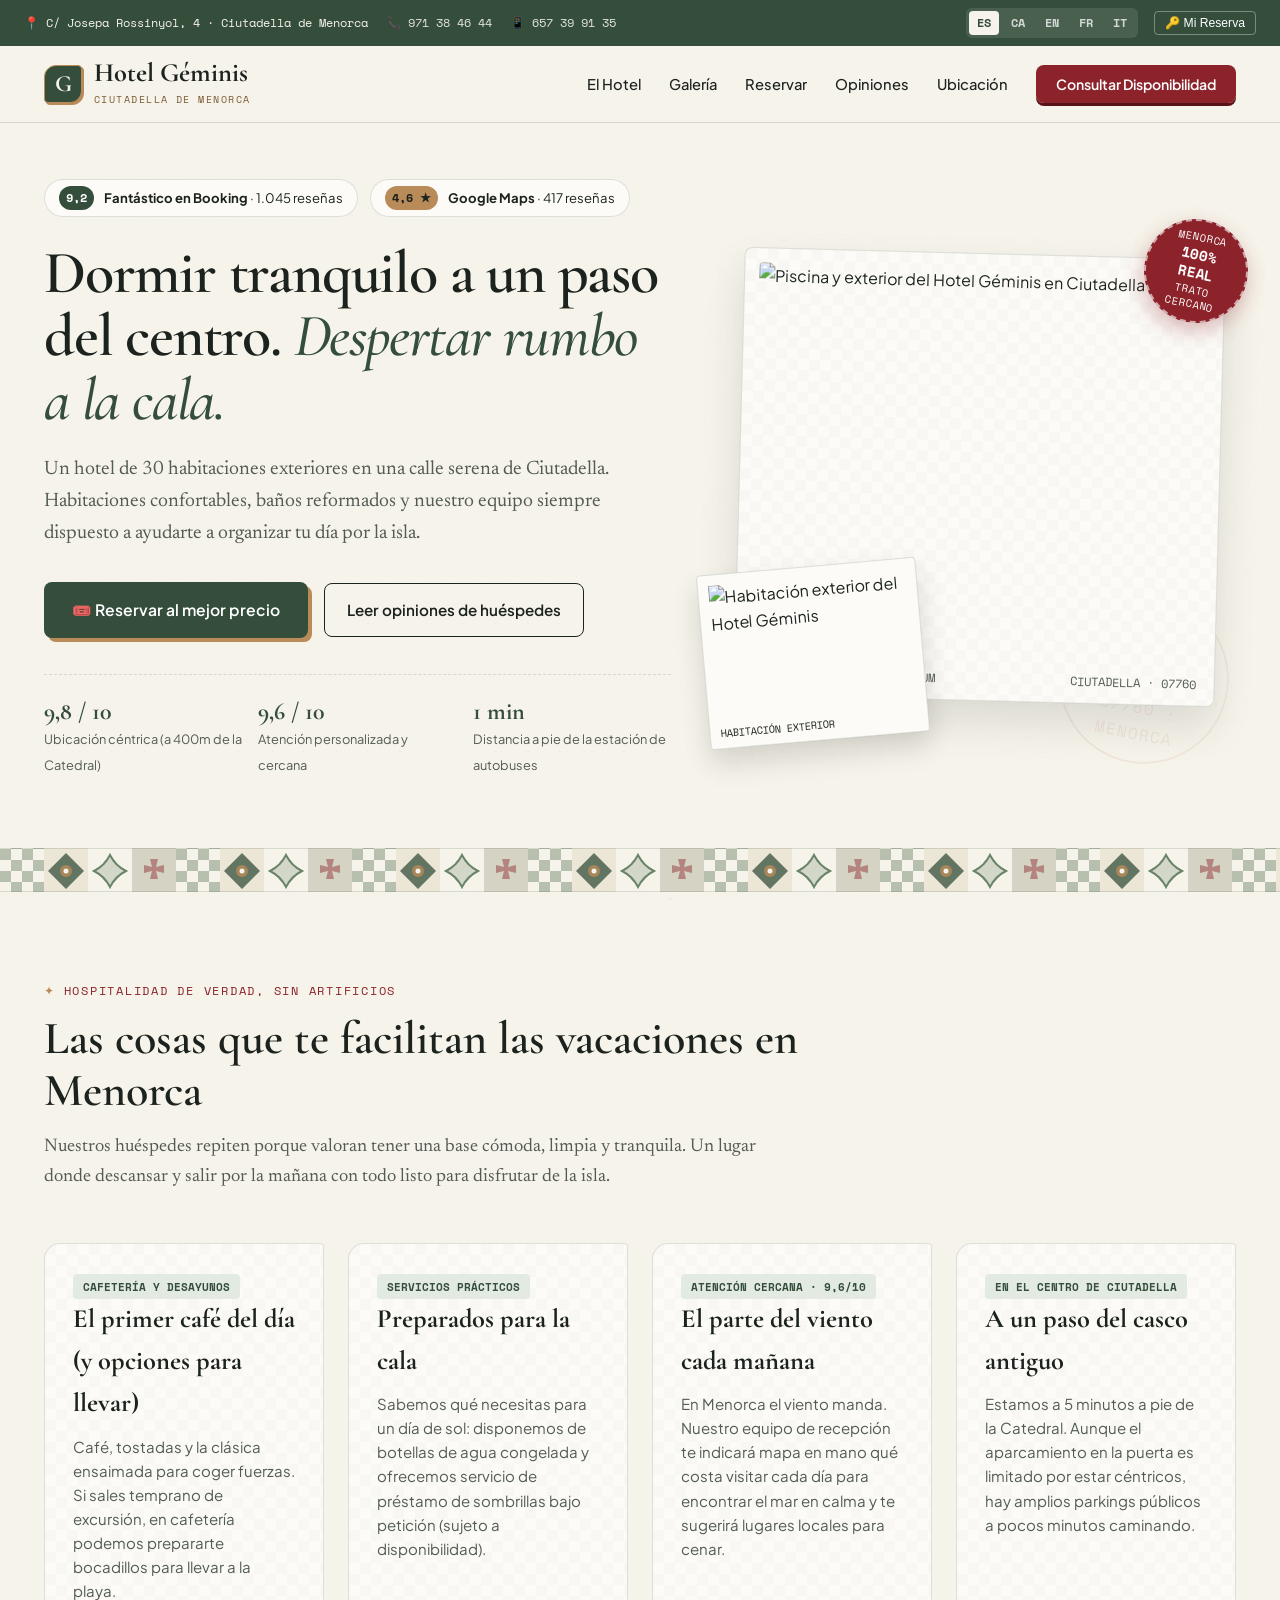
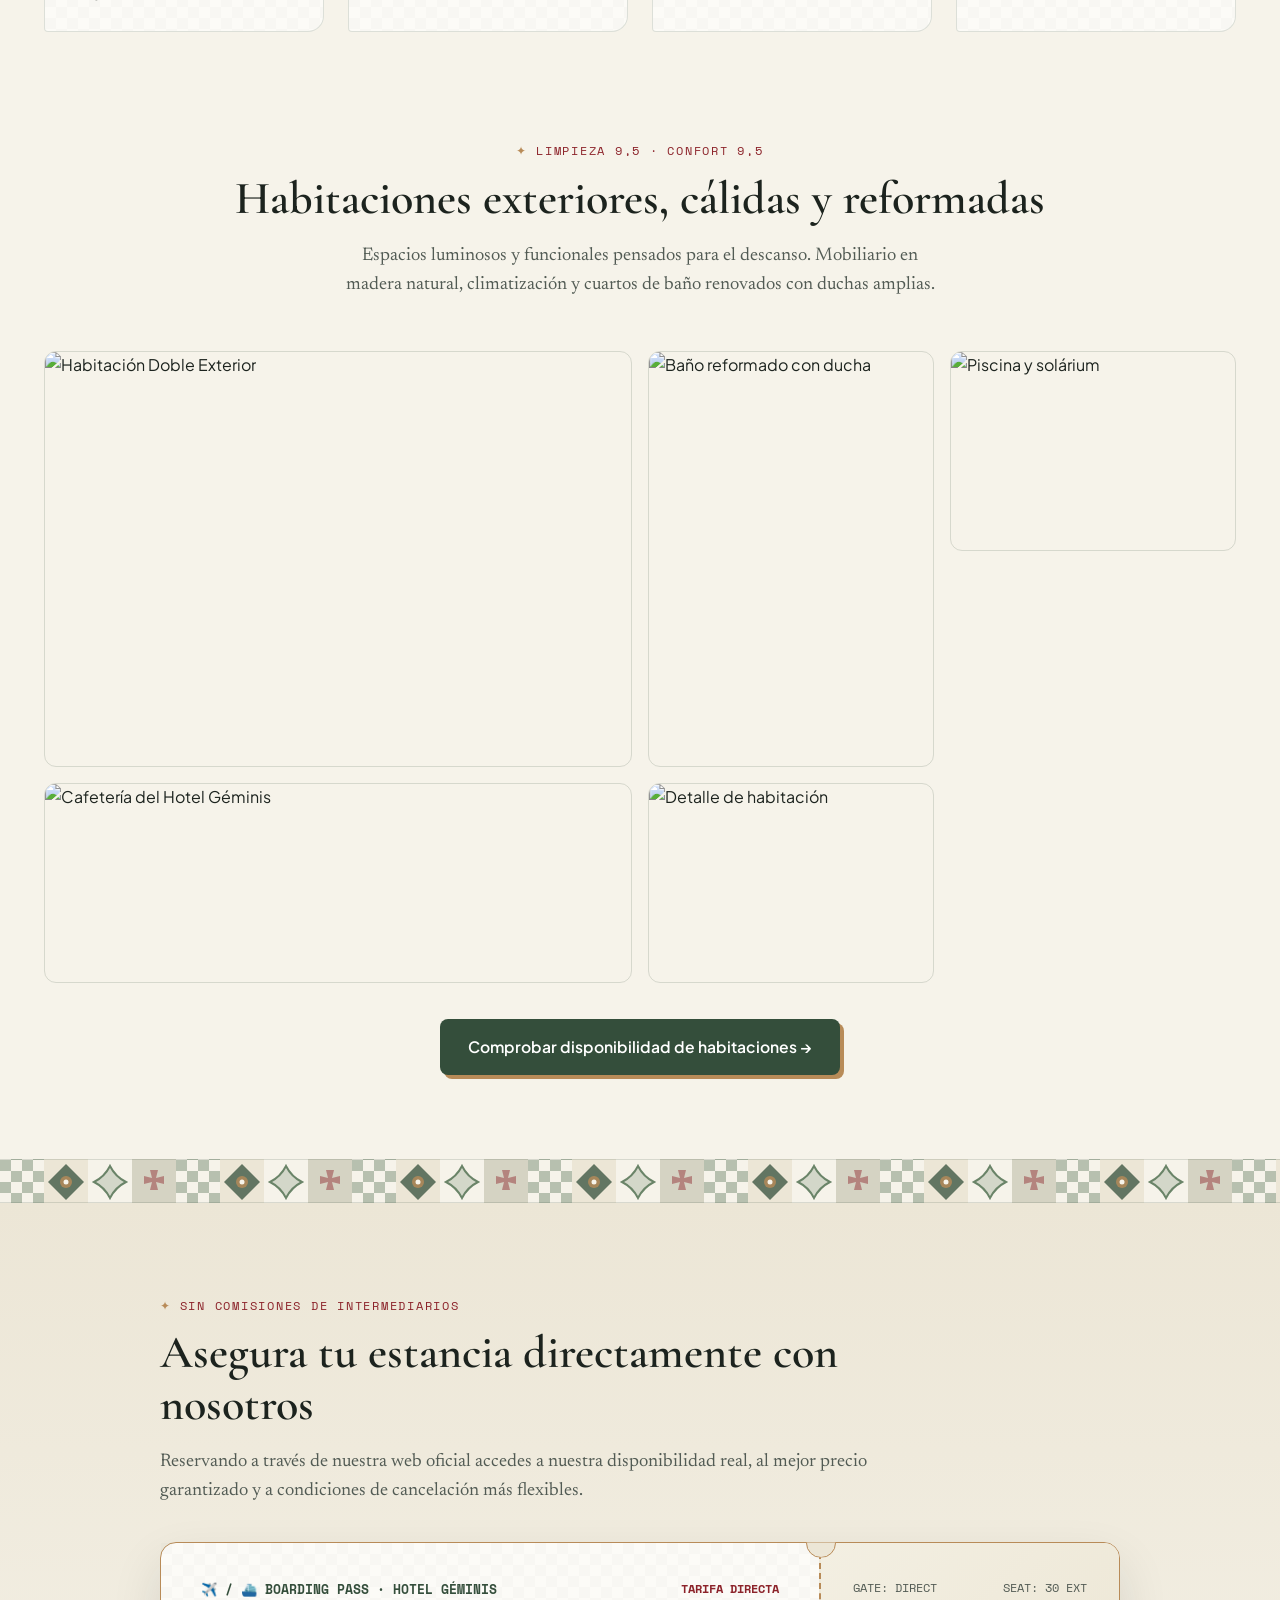
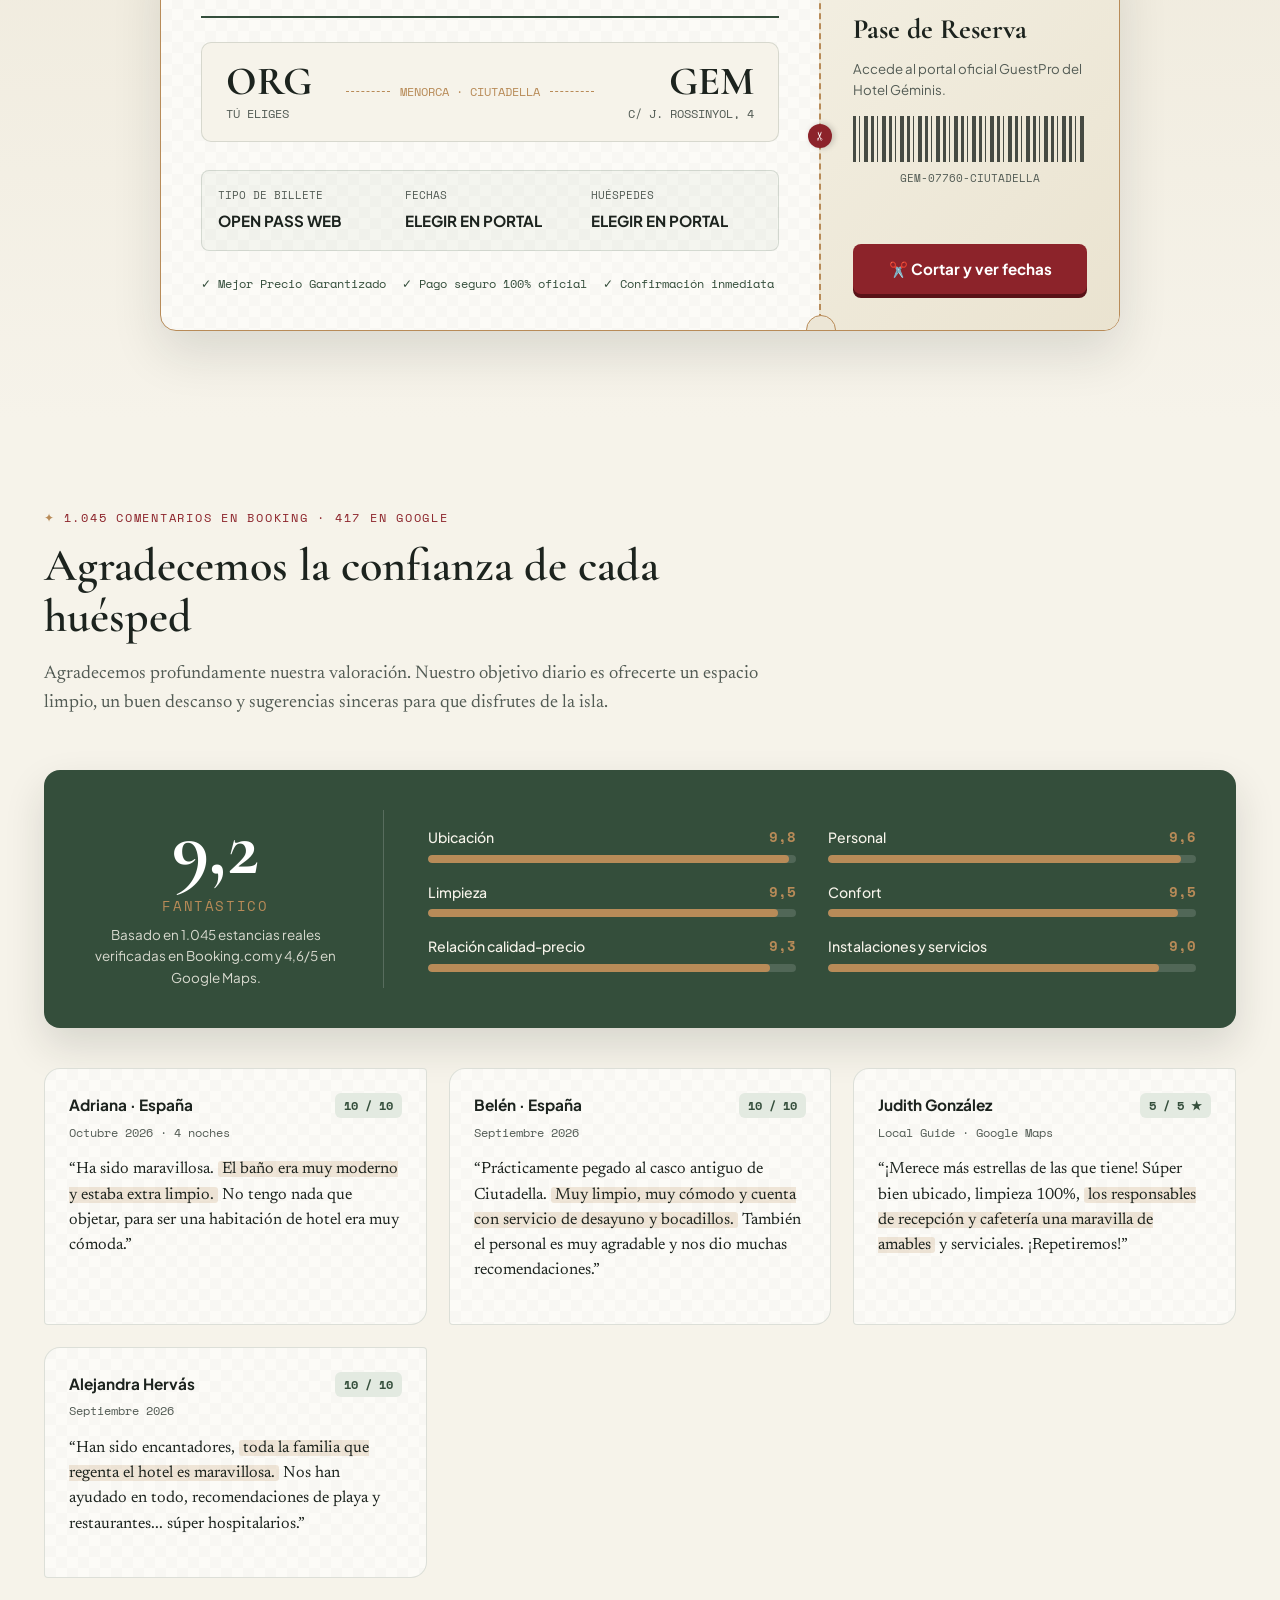
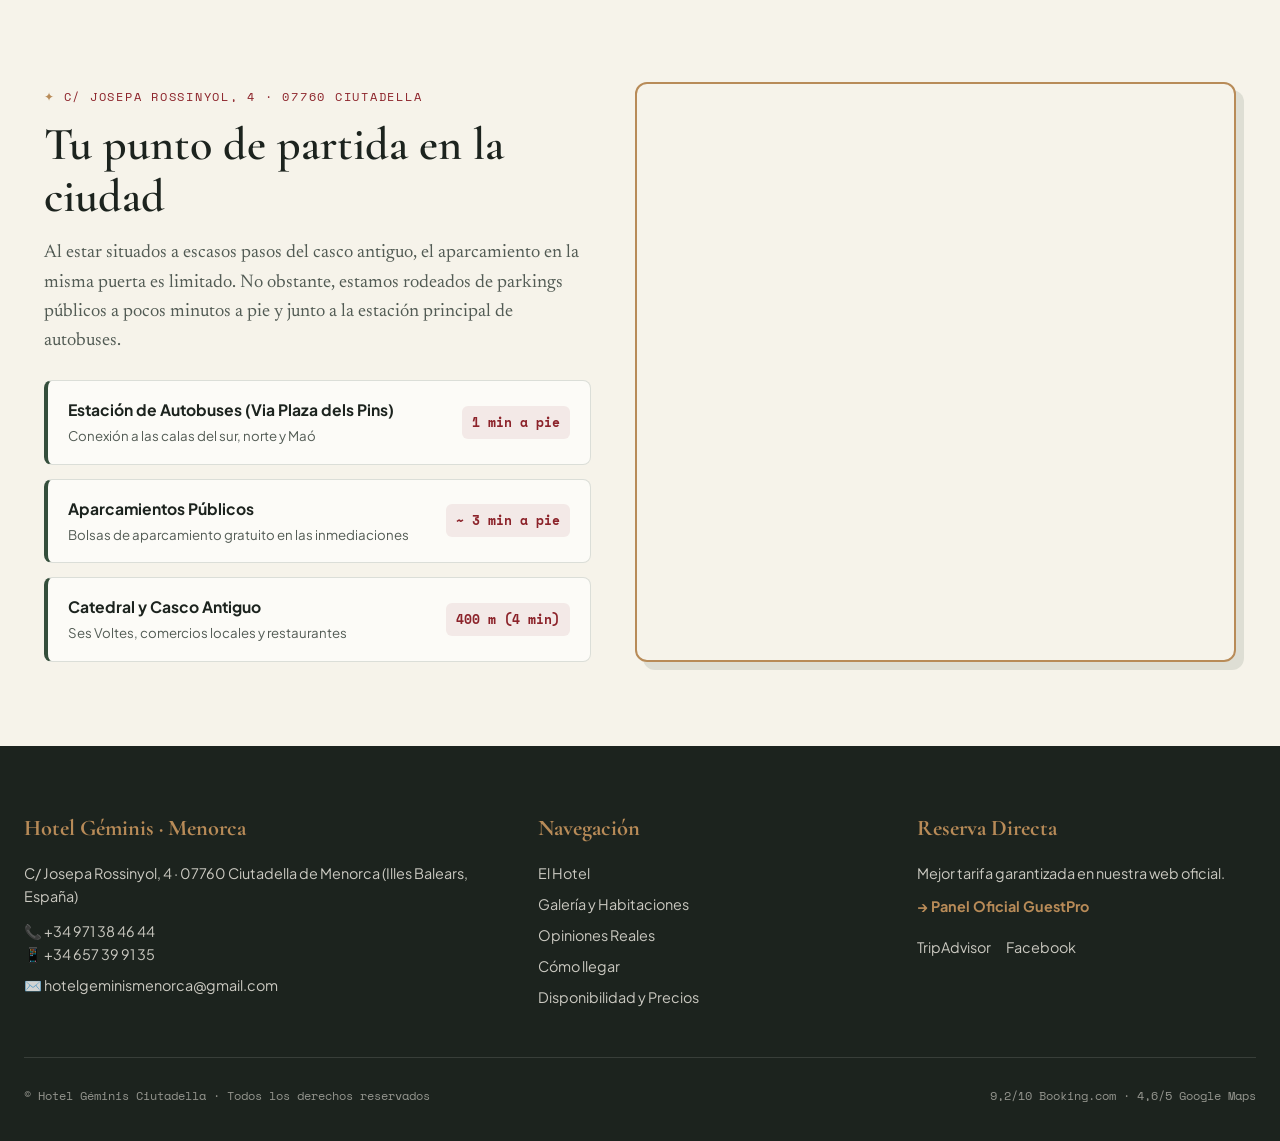
==== commit f22e7e94: "kdja" ====
--- a/index.html
+++ b/index.html
@@ -1,31 +1,33 @@
 <!DOCTYPE html>
-<html lang="es" class="scroll-smooth">
+<html lang="es">
 <head>
   <meta charset="UTF-8">
   <meta name="viewport" content="width=device-width, initial-scale=1.0">
   <title>Hotel Géminis · Ciutadella de Menorca</title>
-  <meta name="description" content="Hotel familiar de 30 habitaciones exteriores en el centro de Ciutadella de Menorca. Piscina, desayuno a 5€, agua congelada y sombrillas para las calas.">
+  <meta name="description" content="Hotel de 30 habitaciones exteriores en el centro de Ciutadella. Trato cercano, habitaciones confortables y tu base de operaciones ideal en Menorca.">
   
-  <!-- Google Fonts: Old-Style/Editorial Serif + Clean Sans + Monospace para billetes y sellos -->
+  <!-- Google Fonts -->
   <link rel="preconnect" href="https://fonts.googleapis.com">
   <link rel="preconnect" href="https://fonts.gstatic.com" crossorigin>
   <link href="https://fonts.googleapis.com/css2?family=Cormorant+Garamond:ital,wght@0,500;0,600;0,700;1,400;1,600&family=Newsreader:ital,opsz,wght@0,6..72,400;0,6..72,500;1,6..72,400&family=Plus+Jakarta+Sans:wght@400;500;600;700&family=Space+Mono:ital,wght@0,400;0,700;1,400&display=swap" rel="stylesheet">
 
+  <!-- Leaflet CSS -->
+  <link rel="stylesheet" href="https://unpkg.com/leaflet@1.9.4/dist/leaflet.css" integrity="sha256-p4NxAoJBhIIN+hmNHrzRCf9tD/miZyoHS5obTRR9BMY=" crossorigin=""/>
+
   <style>
     :root {
-      /* Paleta extraída de los entornos reales del Hotel Géminis */
-      --bg-chalk: #F6F3EA;         /* Blanco cal menorquín / fondo principal */
-      --bg-sand: #ECE6D6;          /* Piedra de marès / arena suave */
-      --bg-card: #FCFBF7;          /* Papel cálido */
-      --green-curtain: #344E3B;    /* Verde cortinas y polo del hotel */
-      --green-sage: #6A8468;       /* Verde salvia del damero del pie de cama */
-      --green-light: #E3EAE1;      /* Fondo salvia suave */
-      --wood-oak: #B88B58;         /* Madera natural de armarios y encimera baño */
-      --wood-dark: #7D5A36;        /* Madera tostada */
-      --sant-joan-red: #8C232A;    /* Burdeos bandera de Sant Joan en la barra */
-      --terracotta: #C26343;       /* Azulejo barra cafetería */
-      --ink-dark: #1C231E;         /* Negro forja de la barandilla */
-      --ink-muted: #525B54;        /* Gris pizarra cálido */
+      --bg-chalk: #F6F3EA;         
+      --bg-sand: #ECE6D6;          
+      --bg-card: #FCFBF7;          
+      --green-curtain: #344E3B;    
+      --green-sage: #6A8468;       
+      --green-light: #E3EAE1;      
+      --wood-oak: #B88B58;         
+      --wood-dark: #7D5A36;        
+      --sant-joan-red: #8C232A;    
+      --terracotta: #C26343;       
+      --ink-dark: #1C231E;         
+      --ink-muted: #525B54;        
       --border-subtle: rgba(52, 78, 59, 0.16);
       
       --font-display: 'Cormorant Garamond', Georgia, serif;
@@ -34,10 +36,11 @@
       --font-mono: 'Space Mono', monospace;
     }
 
-    * {
-      box-sizing: border-box;
-      margin: 0;
-      padding: 0;
+    * { box-sizing: border-box; margin: 0; padding: 0; }
+
+    html {
+      scroll-behavior: smooth;
+      scroll-padding-top: 90px; /* Evita que la navbar tape los títulos al hacer click en el menú */
     }
 
     body {
@@ -47,1338 +50,291 @@
       line-height: 1.6;
       overflow-x: hidden;
       position: relative;
-      /* Textura sutil de papel postal */
+    }
+
+    /* ==========================================================================
+       FONDO DINÁMICO & MOSAICOS FLOTANTES (JUGUETÓN)
+       ========================================================================== */
+    .dynamic-bg {
+      position: fixed; top: 0; left: 0; width: 100%; height: 100vh;
+      pointer-events: none; z-index: 0; overflow: hidden;
       background-image: 
         radial-gradient(rgba(52, 78, 59, 0.04) 1px, transparent 0),
         radial-gradient(rgba(184, 139, 88, 0.04) 1px, transparent 0);
-      background-size: 32px 32px;
-      background-position: 0 0, 16px 16px;
-    }
-
-    /* ==========================================================================
-       SELLOS DE VIAJE EN EL FONDO (APARECEN CON EL SCROLL)
-       ========================================================================== */
-    .stamp-layer {
-      position: fixed;
-      inset: 0;
-      pointer-events: none;
-      z-index: 0;
-      overflow: hidden;
-    }
-
+      background-size: 32px 32px; background-position: 0 0, 16px 16px;
+    }
+
+    .floating-tile {
+      position: absolute;
+      width: 60px; height: 60px;
+      opacity: 0.05;
+      background-image: url("data:image/svg+xml,%3Csvg xmlns='http://www.w3.org/2000/svg' width='44' height='44' viewBox='0 0 44 44'%3E%3Cg fill='%236A8468'%3E%3Crect x='0' y='0' width='11' height='11'/%3E%3Crect x='22' y='0' width='11' height='11'/%3E%3Crect x='11' y='11' width='11' height='11'/%3E%3Crect x='33' y='11' width='11' height='11'/%3E%3Crect x='0' y='22' width='11' height='11'/%3E%3Crect x='22' y='22' width='11' height='11'/%3E%3Crect x='11' y='33' width='11' height='11'/%3E%3Crect x='33' y='33' width='11' height='11'/%3E%3C/g%3E%3C/svg%3E");
+      animation: floatUp 25s linear infinite;
+    }
+
+    .floating-tile:nth-child(1) { left: 10%; bottom: -10%; animation-duration: 22s; animation-delay: 0s; transform: rotate(15deg) scale(1.2); }
+    .floating-tile:nth-child(2) { left: 85%; bottom: -10%; animation-duration: 28s; animation-delay: 5s; transform: rotate(-20deg) scale(0.8); opacity: 0.07; }
+    .floating-tile:nth-child(3) { left: 50%; bottom: -10%; animation-duration: 35s; animation-delay: 2s; transform: rotate(45deg) scale(1.5); }
+    .floating-tile:nth-child(4) { left: 25%; bottom: -10%; animation-duration: 26s; animation-delay: 12s; transform: rotate(-10deg) scale(0.9); }
+
+    @keyframes floatUp {
+      0% { transform: translateY(100px) rotate(0deg); }
+      100% { transform: translateY(-120vh) rotate(180deg); }
+    }
+
+    /* Elementos interactivos (Hover) */
+    .playful-hover { transition: transform 0.3s cubic-bezier(0.34, 1.56, 0.64, 1), box-shadow 0.3s ease; }
+    .playful-hover:hover { transform: translateY(-6px) rotate(-1deg) scale(1.02); box-shadow: 0 16px 30px rgba(52, 78, 59, 0.1); border-color: var(--green-sage); z-index: 10;}
+    .playful-hover-alt:hover { transform: translateY(-6px) rotate(1.5deg) scale(1.02); box-shadow: 0 16px 30px rgba(52, 78, 59, 0.1); z-index: 10;}
+
+    /* Animaciones Scroll */
+    .reveal { opacity: 0; transform: translateY(40px); transition: all 0.8s cubic-bezier(0.16, 1, 0.3, 1); }
+    .reveal.active { opacity: 1; transform: translateY(0); }
+
+    /* Sellos de viaje */
+    .stamp-layer { position: absolute; inset: 0; pointer-events: none; z-index: 0; overflow: hidden; }
     .travel-stamp {
-      position: absolute;
-      opacity: 0;
-      transform: scale(1.4) rotate(var(--rot, -12deg));
-      transition: opacity 0.8s cubic-bezier(0.16, 1, 0.3, 1), transform 0.8s cubic-bezier(0.16, 1, 0.3, 1);
-      color: var(--stamp-color, var(--green-curtain));
-      font-family: var(--font-mono);
-      border: 2.5px double currentColor;
-      padding: 12px 18px;
-      border-radius: 8px;
-      text-transform: uppercase;
-      letter-spacing: 0.08em;
+      position: absolute; opacity: 0; transform: scale(1.4) rotate(var(--rot, -12deg));
+      transition: opacity 0.8s ease, transform 0.8s ease;
+      color: var(--stamp-color, var(--green-curtain)); font-family: var(--font-mono);
+      border: 2.5px double currentColor; padding: 12px 18px; border-radius: 8px;
+      text-transform: uppercase; letter-spacing: 0.08em;
       mask-image: radial-gradient(circle at 30% 40%, black 60%, rgba(0,0,0,0.4) 100%);
       -webkit-mask-image: radial-gradient(circle at 30% 40%, black 60%, rgba(0,0,0,0.5) 100%);
-      filter: contrast(1.1);
-    }
-
-    .travel-stamp.stamped {
-      opacity: 0.085;
-      transform: scale(1) rotate(var(--rot, -12deg));
-    }
-
-    .travel-stamp--round {
-      border-radius: 50%;
-      width: 170px;
-      height: 170px;
-      display: flex;
-      flex-direction: column;
-      align-items: center;
-      justify-content: center;
-      text-align: center;
-      padding: 16px;
-    }
-
-    .stamp-1 { top: 14%; right: 4%; --rot: 11deg; --stamp-color: var(--sant-joan-red); }
-    .stamp-2 { top: 38%; left: 2%; --rot: -14deg; --stamp-color: var(--green-curtain); }
-    .stamp-3 { top: 62%; right: 3%; --rot: -8deg; --stamp-color: var(--wood-dark); }
-    .stamp-4 { top: 82%; left: 4%; --rot: 9deg; --stamp-color: var(--sant-joan-red); }
-
-    @media (max-width: 900px) {
-      .travel-stamp { transform: scale(0.75) rotate(var(--rot)); }
-      .travel-stamp.stamped { opacity: 0.05; transform: scale(0.7) rotate(var(--rot)); }
-    }
-
-    /* ==========================================================================
-       CENEFA HIDRÁULICA (INSPIRADA EN EL PIE DE CAMA VERDE Y FLORAL DEL HOTEL)
-       ========================================================================== */
+    }
+    .travel-stamp.stamped { opacity: 0.07; transform: scale(1) rotate(var(--rot, -12deg)); }
+    .travel-stamp--round { border-radius: 50%; width: 170px; height: 170px; display: flex; flex-direction: column; align-items: center; justify-content: center; text-align: center; padding: 16px; }
+    
+    .stamp-1 { top: 10%; right: 4%; --rot: 11deg; --stamp-color: var(--sant-joan-red); }
+    .stamp-2 { top: 40%; left: 2%; --rot: -14deg; --stamp-color: var(--green-curtain); }
+    .stamp-3 { top: 75%; right: 3%; --rot: -8deg; --stamp-color: var(--wood-dark); }
+
+    /* Cenefa hidráulica */
     .hydraulic-ribbon {
-      width: 100%;
-      height: 44px;
-      background-color: var(--bg-sand);
-      border-top: 1px solid var(--border-subtle);
-      border-bottom: 1px solid var(--border-subtle);
-      background-image: url("data:image/svg+xml,%3Csvg xmlns='http://www.w3.org/2000/svg' width='176' height='44' viewBox='0 0 176 44'%3E%3Cg fill='none' fill-rule='evenodd'%3E%3C!-- Tile 1: Damero verde salvia --%3E%3Crect width='44' height='44' fill='%23F6F3EA'/%3E%3Cg fill='%236A8468' fill-opacity='0.45'%3E%3Crect x='0' y='0' width='11' height='11'/%3E%3Crect x='22' y='0' width='11' height='11'/%3E%3Crect x='11' y='11' width='11' height='11'/%3E%3Crect x='33' y='11' width='11' height='11'/%3E%3Crect x='0' y='22' width='11' height='11'/%3E%3Crect x='22' y='22' width='11' height='11'/%3E%3Crect x='11' y='33' width='11' height='11'/%3E%3Crect x='33' y='33' width='11' height='11'/%3E%3C/g%3E%3C!-- Tile 2: Rosetón hidráulico carbón y ocre --%3E%3Crect x='44' width='44' height='44' fill='%23ECE6D6'/%3E%3Cpolygon points='66,4 84,22 66,40 48,22' fill='%23344E3B' fill-opacity='0.75'/%3E%3Ccircle cx='66' cy='22' r='6' fill='%23B88B58' fill-opacity='0.8'/%3E%3Ccircle cx='66' cy='22' r='2.5' fill='%23F6F3EA'/%3E%3C!-- Tile 3: Floral geométrico --%3E%3Crect x='88' width='44' height='44' fill='%23F6F3EA'/%3E%3Cpath d='M110 6 C114 14 118 18 126 22 C118 26 114 30 110 38 C106 30 102 26 94 22 C102 18 106 14 110 6 Z' stroke='%236A8468' stroke-width='2' fill='%236A8468' fill-opacity='0.25'/%3E%3C!-- Tile 4: Cruz de Malta / Sant Joan sutil --%3E%3Crect x='132' width='44' height='44' fill='%23344E3B' fill-opacity='0.12'/%3E%3Cpath d='M150 10 L158 10 L156 18 L164 16 L164 24 L156 22 L158 30 L150 30 L152 22 L144 24 L144 16 L152 18 Z' fill='%238C232A' fill-opacity='0.45'/%3E%3C/g%3E%3C/svg%3E");
-      background-repeat: repeat-x;
-      background-position: center;
+      width: 100%; height: 44px; background-color: var(--bg-sand);
+      border-top: 1px solid var(--border-subtle); border-bottom: 1px solid var(--border-subtle);
+      background-image: url("data:image/svg+xml,%3Csvg xmlns='http://www.w3.org/2000/svg' width='176' height='44' viewBox='0 0 176 44'%3E%3Cg fill='none' fill-rule='evenodd'%3E%3Crect width='44' height='44' fill='%23F6F3EA'/%3E%3Cg fill='%236A8468' fill-opacity='0.45'%3E%3Crect x='0' y='0' width='11' height='11'/%3E%3Crect x='22' y='0' width='11' height='11'/%3E%3Crect x='11' y='11' width='11' height='11'/%3E%3Crect x='33' y='11' width='11' height='11'/%3E%3Crect x='0' y='22' width='11' height='11'/%3E%3Crect x='22' y='22' width='11' height='11'/%3E%3Crect x='11' y='33' width='11' height='11'/%3E%3Crect x='33' y='33' width='11' height='11'/%3E%3C/g%3E%3Crect x='44' width='44' height='44' fill='%23ECE6D6'/%3E%3Cpolygon points='66,4 84,22 66,40 48,22' fill='%23344E3B' fill-opacity='0.75'/%3E%3Ccircle cx='66' cy='22' r='6' fill='%23B88B58' fill-opacity='0.8'/%3E%3Ccircle cx='66' cy='22' r='2.5' fill='%23F6F3EA'/%3E%3Crect x='88' width='44' height='44' fill='%23F6F3EA'/%3E%3Cpath d='M110 6 C114 14 118 18 126 22 C118 26 114 30 110 38 C106 30 102 26 94 22 C102 18 106 14 110 6 Z' stroke='%236A8468' stroke-width='2' fill='%236A8468' fill-opacity='0.25'/%3E%3Crect x='132' width='44' height='44' fill='%23344E3B' fill-opacity='0.12'/%3E%3Cpath d='M150 10 L158 10 L156 18 L164 16 L164 24 L156 22 L158 30 L150 30 L152 22 L144 24 L144 16 L152 18 Z' fill='%238C232A' fill-opacity='0.45'/%3E%3C/g%3E%3C/svg%3E");
+      position: relative; z-index: 2;
+    }
+
+    /* Topbar */
+    .topbar { background-color: var(--green-curtain); color: #F6F3EA; font-size: 0.82rem; padding: 8px 24px; position: relative; z-index: 20; }
+    .topbar-inner { max-width: 1240px; margin: 0 auto; display: flex; justify-content: space-between; align-items: center; flex-wrap: wrap; gap: 12px; }
+    .topbar-contact { display: flex; align-items: center; flex-wrap: wrap; gap: 18px; font-family: var(--font-mono); font-size: 0.76rem; }
+    .topbar-contact a { color: #F6F3EA; text-decoration: none; opacity: 0.9; transition: opacity 0.2s; }
+    .topbar-contact a:hover { opacity: 1; text-decoration: underline; }
+    .topbar-right { display: flex; align-items: center; gap: 16px; }
+    
+    /* Idiomas independientes (Archivos separados) */
+    .lang-switcher { display: flex; gap: 4px; background: rgba(255, 255, 255, 0.1); padding: 3px; border-radius: 6px; }
+    .lang-btn { text-decoration: none; background: transparent; border: none; color: rgba(255, 255, 255, 0.75); font-family: var(--font-mono); font-size: 0.72rem; font-weight: 700; padding: 3px 8px; border-radius: 4px; transition: all 0.2s; }
+    .lang-btn.active, .lang-btn:hover { background: var(--bg-chalk); color: var(--green-curtain); }
+    
+    .my-booking-trigger { background: transparent; border: 1px solid rgba(255,255,255,0.35); color: #fff; font-size: 0.76rem; padding: 4px 10px; border-radius: 4px; cursor: pointer; transition: background 0.2s; }
+    .my-booking-trigger:hover { background: rgba(255,255,255,0.15); }
+
+    /* Navbar */
+    .navbar { position: sticky; top: 0; z-index: 50; background: rgba(246, 243, 234, 0.96); backdrop-filter: blur(8px); border-bottom: 1px solid var(--border-subtle); }
+    .navbar-inner { max-width: 1240px; margin: 0 auto; padding: 14px 24px; display: flex; justify-content: space-between; align-items: center; }
+    .brand { text-decoration: none; color: var(--ink-dark); display: flex; align-items: center; gap: 12px; }
+    .brand-crest { width: 38px; height: 38px; background: var(--green-curtain); color: var(--bg-chalk); border-radius: 12px 4px 12px 4px; display: grid; place-items: center; font-family: var(--font-display); font-size: 1.45rem; font-weight: 700; border: 1px solid var(--wood-oak); box-shadow: 2px 2px 0px var(--wood-oak); transition: transform 0.3s; }
+    .brand:hover .brand-crest { transform: rotate(-5deg) scale(1.05); }
+    .brand-title { font-family: var(--font-display); font-size: 1.65rem; font-weight: 700; line-height: 1; }
+    .brand-sub { font-family: var(--font-mono); font-size: 0.65rem; text-transform: uppercase; letter-spacing: 0.14em; color: var(--wood-dark); margin-top: 3px; display: block; }
+    .nav-links { display: flex; gap: 28px; list-style: none; align-items: center; }
+    .nav-links a { text-decoration: none; color: var(--ink-dark); font-size: 0.92rem; font-weight: 500; transition: color 0.2s; position: relative; }
+    .nav-links a::after { content: ''; position: absolute; left: 0; bottom: -4px; width: 0; height: 2px; background: var(--wood-oak); transition: width 0.3s cubic-bezier(0.16, 1, 0.3, 1); }
+    .nav-links a:hover { color: var(--green-curtain); }
+    .nav-links a:hover::after { width: 100%; }
+    .btn-book-nav { background-color: var(--sant-joan-red); color: #fff !important; padding: 10px 20px; border-radius: 8px; font-weight: 600 !important; font-size: 0.88rem !important; box-shadow: 0 3px 0 #591217; transition: transform 0.15s, box-shadow 0.15s !important; }
+    .btn-book-nav::after { display: none !important; }
+    .btn-book-nav:hover { transform: translateY(-2px); box-shadow: 0 5px 0 #591217; background-color: #9e2830; }
+
+    /* Hero */
+    .hero { max-width: 1240px; margin: 0 auto; padding: 56px 24px 72px; display: grid; grid-template-columns: 1.1fr 0.9fr; gap: 52px; align-items: center; position: relative; z-index: 2; }
+    .hero-badges { display: flex; flex-wrap: wrap; gap: 12px; margin-bottom: 24px; }
+    .rating-pill { display: inline-flex; align-items: center; gap: 10px; background: var(--bg-card); border: 1px solid var(--border-subtle); padding: 6px 14px; border-radius: 999px; font-size: 0.82rem; }
+    .rating-score { background: var(--green-curtain); color: #fff; font-family: var(--font-mono); font-weight: 700; padding: 2px 7px; border-radius: 99px; font-size: 0.78rem; }
+    .rating-score--google { background: var(--wood-oak); color: var(--ink-dark); }
+    .hero h1 { font-family: var(--font-display); font-size: clamp(2.7rem, 4.7vw, 4.3rem); font-weight: 600; line-height: 1.06; letter-spacing: -0.02em; margin-bottom: 22px; }
+    .hero h1 em { font-style: italic; color: var(--green-curtain); font-weight: 500; }
+    .hero-lead { font-family: var(--font-serif-body); font-size: 1.22rem; color: var(--ink-muted); margin-bottom: 32px; max-width: 580px; line-height: 1.65; }
+    .hero-actions { display: flex; flex-wrap: wrap; gap: 16px; align-items: center; margin-bottom: 36px; }
+    .btn-primary { display: inline-flex; align-items: center; gap: 10px; background: var(--green-curtain); color: #fff; text-decoration: none; padding: 15px 28px; border-radius: 8px; font-weight: 600; font-size: 0.98rem; box-shadow: 4px 4px 0 var(--wood-oak); transition: transform 0.2s cubic-bezier(0.34, 1.56, 0.64, 1), box-shadow 0.2s; cursor: pointer; border: none; }
+    .btn-primary:hover { transform: translate(-3px, -3px); box-shadow: 7px 7px 0 var(--wood-oak); }
+    .btn-secondary { display: inline-flex; align-items: center; gap: 8px; background: transparent; color: var(--ink-dark); text-decoration: none; padding: 14px 22px; border-radius: 8px; font-weight: 600; font-size: 0.95rem; border: 1.5px solid var(--ink-dark); transition: background 0.2s, transform 0.2s; }
+    .btn-secondary:hover { background: var(--bg-sand); transform: translateY(-2px); }
+    .hero-micro-facts { display: grid; grid-template-columns: repeat(3, 1fr); gap: 16px; padding-top: 24px; border-top: 1px dashed var(--border-subtle); }
+    .micro-fact strong { display: block; font-family: var(--font-display); font-size: 1.5rem; font-weight: 700; color: var(--green-curtain); line-height: 1.1; }
+    .micro-fact span { font-size: 0.8rem; color: var(--ink-muted); }
+
+    /* Visual Hero Postcards */
+    .hero-visual { position: relative; padding: 16px; }
+    .postcard-main { background: var(--bg-card); padding: 14px 14px 42px 14px; border-radius: 8px 24px 8px 24px; box-shadow: 0 20px 40px rgba(28, 35, 30, 0.12); border: 1px solid var(--border-subtle); transform: rotate(1.5deg); transition: transform 0.4s cubic-bezier(0.34, 1.56, 0.64, 1); position: relative; }
+    .postcard-main:hover { transform: rotate(0deg) scale(1.02); z-index: 10; }
+    .postcard-main img { width: 100%; height: 390px; object-fit: cover; border-radius: 4px 16px 4px 16px; display: block; }
+    .postcard-caption { position: absolute; bottom: 12px; left: 18px; right: 18px; display: flex; justify-content: space-between; font-family: var(--font-mono); font-size: 0.75rem; color: var(--ink-muted); }
+    
+    .postcard-floating { position: absolute; bottom: -24px; left: -20px; width: 220px; background: var(--bg-card); padding: 10px 10px 28px 10px; border-radius: 4px; box-shadow: 0 14px 28px rgba(0,0,0,0.14); border: 1px solid var(--border-subtle); transform: rotate(-5deg); z-index: 3; transition: transform 0.3s; }
+    .postcard-floating:hover { transform: rotate(-2deg) scale(1.05); z-index: 11; }
+    .postcard-floating img { width: 100%; height: 135px; object-fit: cover; display: block; }
+    .postcard-floating span { position: absolute; bottom: 6px; left: 10px; font-family: var(--font-mono); font-size: 0.65rem; color: var(--ink-dark); }
+    
+    .postmark-badge { position: absolute; top: -18px; right: -12px; background: var(--sant-joan-red); color: #fff; width: 104px; height: 104px; border-radius: 50%; display: flex; flex-direction: column; align-items: center; justify-content: center; text-align: center; font-family: var(--font-mono); font-size: 0.66rem; line-height: 1.25; padding: 10px; transform: rotate(12deg); box-shadow: 0 8px 20px rgba(140, 35, 42, 0.3); border: 2px dashed rgba(255,255,255,0.6); z-index: 4; transition: transform 0.4s cubic-bezier(0.34, 1.56, 0.64, 1);}
+    .postmark-badge:hover { transform: rotate(0deg) scale(1.1); }
+
+    /* Secciones */
+    .section { max-width: 1240px; margin: 0 auto; padding: 84px 24px; position: relative; z-index: 2; }
+    .section-header { max-width: 760px; margin-bottom: 52px; }
+    .eyebrow { font-family: var(--font-mono); font-size: 0.78rem; text-transform: uppercase; letter-spacing: 0.14em; color: var(--sant-joan-red); display: inline-flex; align-items: center; gap: 8px; margin-bottom: 12px; }
+    .eyebrow::before { content: '✦'; color: var(--wood-oak); }
+    .section-title { font-family: var(--font-display); font-size: clamp(2.1rem, 3.6vw, 3.1rem); font-weight: 600; line-height: 1.12; color: var(--ink-dark); margin-bottom: 16px; }
+    .section-desc { font-family: var(--font-serif-body); font-size: 1.15rem; color: var(--ink-muted); }
+
+    /* Perks Grid */
+    .perks-grid { display: grid; grid-template-columns: repeat(auto-fit, minmax(270px, 1fr)); gap: 24px; }
+    .perk-card { background: var(--bg-card); border: 1px solid var(--border-subtle); border-radius: 16px 4px 16px 4px; padding: 28px; position: relative; display: flex; flex-direction: column; justify-content: space-between; overflow: hidden;}
+    .mosaic-bg-subtle {
       position: relative;
-      z-index: 2;
-    }
-
-    /* ==========================================================================
-       BARRA SUPERIOR Y NAVEGACIÓN
-       ========================================================================== */
-    .topbar {
-      background-color: var(--green-curtain);
-      color: #F6F3EA;
-      font-size: 0.82rem;
-      padding: 8px 24px;
+    }
+    .mosaic-bg-subtle::after {
+      content: ''; position: absolute; inset: 0; opacity: 0.03; pointer-events: none;
+      background-image: url("data:image/svg+xml,%3Csvg xmlns='http://www.w3.org/2000/svg' width='44' height='44' viewBox='0 0 44 44'%3E%3Cg fill='%236A8468'%3E%3Crect x='0' y='0' width='11' height='11'/%3E%3Crect x='22' y='0' width='11' height='11'/%3E%3Crect x='11' y='11' width='11' height='11'/%3E%3Crect x='33' y='11' width='11' height='11'/%3E%3Crect x='0' y='22' width='11' height='11'/%3E%3Crect x='22' y='22' width='11' height='11'/%3E%3Crect x='11' y='33' width='11' height='11'/%3E%3Crect x='33' y='33' width='11' height='11'/%3E%3C/g%3E%3C/svg%3E");
+    }
+    .perk-tag { align-self: flex-start; font-family: var(--font-mono); font-size: 0.7rem; background: var(--green-light); color: var(--green-curtain); padding: 4px 10px; border-radius: 4px; margin-bottom: 18px; font-weight: 700; position: relative; z-index: 1;}
+    .perk-card h3 { font-family: var(--font-display); font-size: 1.65rem; font-weight: 700; margin-bottom: 10px; color: var(--ink-dark); position: relative; z-index: 1;}
+    .perk-card p { font-size: 0.94rem; color: var(--ink-muted); margin-bottom: 0; position: relative; z-index: 1;}
+
+    /* Galería Visual Masonry */
+    .gallery-grid {
+      display: grid;
+      grid-template-columns: repeat(4, 1fr);
+      grid-auto-rows: 200px;
+      gap: 16px;
+      margin-top: 40px;
+    }
+    .gallery-item {
       position: relative;
-      z-index: 20;
-    }
-
-    .topbar-inner {
-      max-width: 1240px;
-      margin: 0 auto;
-      display: flex;
-      justify-content: space-between;
-      align-items: center;
-      flex-wrap: wrap;
-      gap: 12px;
-    }
-
-    .topbar-contact {
-      display: flex;
-      align-items: center;
-      gap: 18px;
-      font-family: var(--font-mono);
-      font-size: 0.76rem;
-    }
-
-    .topbar-contact a {
-      color: #F6F3EA;
-      text-decoration: none;
-      opacity: 0.9;
-      transition: opacity 0.2s;
-    }
-
-    .topbar-contact a:hover {
-      opacity: 1;
-      text-decoration: underline;
-    }
-
-    .topbar-right {
-      display: flex;
-      align-items: center;
-      gap: 16px;
-    }
-
-    .lang-switcher {
-      display: flex;
-      gap: 4px;
-      background: rgba(255, 255, 255, 0.1);
-      padding: 3px;
-      border-radius: 6px;
-    }
-
-    .lang-btn {
-      background: transparent;
-      border: none;
-      color: rgba(255, 255, 255, 0.75);
-      font-family: var(--font-mono);
-      font-size: 0.72rem;
-      font-weight: 700;
-      padding: 3px 8px;
-      border-radius: 4px;
-      cursor: pointer;
-      transition: all 0.2s;
-    }
-
-    .lang-btn.active, .lang-btn:hover {
-      background: var(--bg-chalk);
-      color: var(--green-curtain);
-    }
-
-    .my-booking-trigger {
-      background: transparent;
-      border: 1px solid rgba(255,255,255,0.35);
-      color: #fff;
-      font-size: 0.76rem;
-      padding: 4px 10px;
-      border-radius: 4px;
-      cursor: pointer;
-      font-family: var(--font-sans);
-      transition: background 0.2s;
-    }
-
-    .my-booking-trigger:hover {
-      background: rgba(255,255,255,0.15);
-    }
-
-    /* Navbar principal */
-    .navbar {
-      position: sticky;
-      top: 0;
-      z-index: 50;
-      background: rgba(246, 243, 234, 0.92);
-      backdrop-filter: blur(12px);
-      border-bottom: 1px solid var(--border-subtle);
-      transition: box-shadow 0.3s ease;
-    }
-
-    .navbar-inner {
-      max-width: 1240px;
-      margin: 0 auto;
-      padding: 16px 24px;
-      display: flex;
-      justify-content: space-between;
-      align-items: center;
-    }
-
-    .brand {
-      text-decoration: none;
-      color: var(--ink-dark);
-      display: flex;
-      align-items: center;
-      gap: 12px;
-    }
-
-    .brand-crest {
-      width: 38px;
-      height: 38px;
-      background: var(--green-curtain);
-      color: var(--bg-chalk);
-      border-radius: 8px;
-      display: grid;
-      place-items: center;
-      font-family: var(--font-display);
-      font-size: 1.45rem;
-      font-weight: 700;
-      border: 1px solid var(--wood-oak);
-      box-shadow: 2px 2px 0px var(--wood-oak);
-    }
-
-    .brand-text {
-      display: flex;
-      flex-direction: column;
-    }
-
-    .brand-title {
-      font-family: var(--font-display);
-      font-size: 1.65rem;
-      font-weight: 700;
-      line-height: 1;
-      letter-spacing: -0.01em;
-    }
-
-    .brand-sub {
-      font-family: var(--font-mono);
-      font-size: 0.65rem;
-      text-transform: uppercase;
-      letter-spacing: 0.14em;
-      color: var(--wood-dark);
-      margin-top: 3px;
-    }
-
-    .nav-links {
-      display: flex;
-      gap: 28px;
-      list-style: none;
-      align-items: center;
-    }
-
-    .nav-links a {
-      text-decoration: none;
-      color: var(--ink-dark);
-      font-size: 0.92rem;
-      font-weight: 500;
-      transition: color 0.2s;
-      position: relative;
-    }
-
-    .nav-links a::after {
-      content: '';
-      position: absolute;
-      left: 0;
-      bottom: -4px;
-      width: 0;
-      height: 1.5px;
-      background: var(--sant-joan-red);
-      transition: width 0.25s ease;
-    }
-
-    .nav-links a:hover {
-      color: var(--green-curtain);
-    }
-
-    .nav-links a:hover::after {
-      width: 100%;
-    }
-
-    .btn-book-nav {
-      background-color: var(--sant-joan-red);
-      color: #fff !important;
-      padding: 10px 20px;
-      border-radius: 6px;
-      font-weight: 600 !important;
-      font-size: 0.88rem !important;
-      letter-spacing: 0.02em;
-      box-shadow: 0 3px 0 #591217;
-      transition: transform 0.15s, box-shadow 0.15s !important;
-    }
-
-    .btn-book-nav::after { display: none !important; }
-
-    .btn-book-nav:hover {
-      transform: translateY(-1px);
-      box-shadow: 0 4px 0 #591217;
-      background-color: #9e2830;
-    }
-
-    /* ==========================================================================
-       HERO EDITORIAL
-       ========================================================================== */
-    .hero {
-      max-width: 1240px;
-      margin: 0 auto;
-      padding: 56px 24px 72px;
-      display: grid;
-      grid-template-columns: 1.1fr 0.9fr;
-      gap: 52px;
-      align-items: center;
-      position: relative;
-      z-index: 2;
-    }
-
-    .hero-badges {
-      display: flex;
-      flex-wrap: wrap;
-      gap: 12px;
-      margin-bottom: 24px;
-    }
-
-    .rating-pill {
-      display: inline-flex;
-      align-items: center;
-      gap: 10px;
-      background: var(--bg-card);
+      border-radius: 12px;
+      overflow: hidden;
       border: 1px solid var(--border-subtle);
-      padding: 6px 14px;
-      border-radius: 999px;
-      font-size: 0.82rem;
-      box-shadow: 0 2px 8px rgba(0,0,0,0.03);
-    }
-
-    .rating-score {
-      background: var(--green-curtain);
-      color: #fff;
-      font-family: var(--font-mono);
-      font-weight: 700;
-      padding: 2px 7px;
-      border-radius: 99px;
-      font-size: 0.78rem;
-    }
-
-    .rating-score--google {
-      background: var(--wood-oak);
-      color: var(--ink-dark);
-    }
-
-    .hero h1 {
-      font-family: var(--font-display);
-      font-size: clamp(2.7rem, 4.7vw, 4.3rem);
-      font-weight: 600;
-      line-height: 1.06;
-      letter-spacing: -0.02em;
-      color: var(--ink-dark);
-      margin-bottom: 22px;
-    }
-
-    .hero h1 em {
-      font-style: italic;
-      color: var(--green-curtain);
-      font-weight: 500;
-    }
-
-    .hero-lead {
-      font-family: var(--font-serif-body);
-      font-size: 1.22rem;
-      color: var(--ink-muted);
-      margin-bottom: 32px;
-      max-width: 580px;
-      line-height: 1.65;
-    }
-
-    .hero-actions {
-      display: flex;
-      flex-wrap: wrap;
-      gap: 16px;
-      align-items: center;
-      margin-bottom: 36px;
-    }
-
-    .btn-primary {
-      display: inline-flex;
-      align-items: center;
-      gap: 10px;
-      background: var(--green-curtain);
-      color: #fff;
-      text-decoration: none;
-      padding: 15px 28px;
-      border-radius: 8px;
-      font-weight: 600;
-      font-size: 0.98rem;
-      border: 1px solid var(--green-curtain);
-      box-shadow: 4px 4px 0 var(--wood-oak);
-      transition: transform 0.2s, box-shadow 0.2s;
-      cursor: pointer;
-    }
-
-    .btn-primary:hover {
-      transform: translate(-2px, -2px);
-      box-shadow: 6px 6px 0 var(--wood-oak);
-    }
-
-    .btn-secondary {
-      display: inline-flex;
-      align-items: center;
-      gap: 8px;
-      background: transparent;
-      color: var(--ink-dark);
-      text-decoration: none;
-      padding: 14px 22px;
-      border-radius: 8px;
-      font-weight: 600;
-      font-size: 0.95rem;
-      border: 1.5px solid var(--ink-dark);
-      transition: background 0.2s;
-    }
-
-    .btn-secondary:hover {
-      background: var(--bg-sand);
-    }
-
-    .hero-micro-facts {
-      display: grid;
-      grid-template-columns: repeat(3, 1fr);
-      gap: 16px;
-      padding-top: 24px;
-      border-top: 1px dashed var(--border-subtle);
-    }
-
-    .micro-fact strong {
-      display: block;
-      font-family: var(--font-display);
-      font-size: 1.5rem;
-      font-weight: 700;
-      color: var(--green-curtain);
-      line-height: 1.1;
-    }
-
-    .micro-fact span {
-      font-size: 0.8rem;
-      color: var(--ink-muted);
-    }
-
-    /* Collage Postal Hero */
-    .hero-visual {
-      position: relative;
-      padding: 16px;
-    }
-
-    .postcard-main {
-      background: var(--bg-card);
-      padding: 14px 14px 42px 14px;
-      border-radius: 6px;
-      box-shadow: 0 20px 40px rgba(28, 35, 30, 0.12);
-      border: 1px solid var(--border-subtle);
-      transform: rotate(1.5deg);
-      transition: transform 0.4s ease;
-      position: relative;
-    }
-
-    .postcard-main:hover {
-      transform: rotate(0deg);
-    }
-
-    .postcard-main img {
-      width: 100%;
-      height: 390px;
-      object-fit: cover;
-      border-radius: 3px;
-      display: block;
-    }
-
-    .postcard-caption {
-      position: absolute;
-      bottom: 12px;
-      left: 18px;
-      right: 18px;
-      display: flex;
-      justify-content: space-between;
-      font-family: var(--font-mono);
-      font-size: 0.75rem;
-      color: var(--ink-muted);
-    }
-
-    .postcard-floating {
-      position: absolute;
-      bottom: -24px;
-      left: -20px;
-      width: 220px;
-      background: var(--bg-card);
-      padding: 10px 10px 28px 10px;
-      border-radius: 4px;
-      box-shadow: 0 14px 28px rgba(0,0,0,0.14);
-      border: 1px solid var(--border-subtle);
-      transform: rotate(-5deg);
-      z-index: 3;
-    }
-
-    .postcard-floating img {
-      width: 100%;
-      height: 135px;
-      object-fit: cover;
-      display: block;
-    }
-
-    .postcard-floating span {
-      position: absolute;
-      bottom: 6px;
-      left: 10px;
-      font-family: var(--font-mono);
-      font-size: 0.65rem;
-      color: var(--ink-dark);
-    }
-
-    .postmark-badge {
-      position: absolute;
-      top: -18px;
-      right: -12px;
-      background: var(--sant-joan-red);
-      color: #fff;
-      width: 104px;
-      height: 104px;
-      border-radius: 50%;
-      display: flex;
-      flex-direction: column;
-      align-items: center;
-      justify-content: center;
-      text-align: center;
-      font-family: var(--font-mono);
-      font-size: 0.66rem;
-      line-height: 1.25;
-      padding: 10px;
-      transform: rotate(12deg);
-      box-shadow: 0 8px 20px rgba(140, 35, 42, 0.3);
-      border: 2px dashed rgba(255,255,255,0.6);
-      z-index: 4;
-    }
-
-    /* ==========================================================================
-       EL "KIT DE CALA" Y LOS DETALLES REALES DEL GÉMINIS
-       ========================================================================== */
-    .section {
-      max-width: 1240px;
-      margin: 0 auto;
-      padding: 84px 24px;
-      position: relative;
-      z-index: 2;
-    }
-
-    .section-header {
-      max-width: 720px;
-      margin-bottom: 52px;
-    }
-
-    .eyebrow {
-      font-family: var(--font-mono);
-      font-size: 0.78rem;
-      text-transform: uppercase;
-      letter-spacing: 0.14em;
-      color: var(--sant-joan-red);
-      display: inline-flex;
-      align-items: center;
-      gap: 8px;
-      margin-bottom: 12px;
-    }
-
-    .eyebrow::before {
-      content: '✦';
-      color: var(--wood-oak);
-    }
-
-    .section-title {
-      font-family: var(--font-display);
-      font-size: clamp(2.1rem, 3.6vw, 3.1rem);
-      font-weight: 600;
-      line-height: 1.12;
-      color: var(--ink-dark);
-      margin-bottom: 16px;
-    }
-
-    .section-desc {
-      font-family: var(--font-serif-body);
-      font-size: 1.15rem;
-      color: var(--ink-muted);
-    }
-
-    .perks-grid {
-      display: grid;
-      grid-template-columns: repeat(auto-fit, minmax(270px, 1fr));
-      gap: 24px;
-    }
-
-    .perk-card {
-      background: var(--bg-card);
-      border: 1px solid var(--border-subtle);
-      border-radius: 10px;
-      padding: 28px;
-      position: relative;
-      transition: transform 0.25s ease, box-shadow 0.25s ease;
-      display: flex;
-      flex-direction: column;
-      justify-content: space-between;
-    }
-
-    .perk-card:hover {
-      transform: translateY(-4px);
-      box-shadow: 0 14px 30px rgba(52, 78, 59, 0.08);
-      border-color: var(--green-sage);
-    }
-
-    .perk-tag {
-      align-self: flex-start;
-      font-family: var(--font-mono);
-      font-size: 0.7rem;
-      background: var(--green-light);
-      color: var(--green-curtain);
-      padding: 4px 10px;
-      border-radius: 4px;
-      margin-bottom: 18px;
-      font-weight: 700;
-    }
-
-    .perk-card h3 {
-      font-family: var(--font-display);
-      font-size: 1.65rem;
-      font-weight: 700;
-      margin-bottom: 10px;
-      color: var(--ink-dark);
-    }
-
-    .perk-card p {
-      font-size: 0.94rem;
-      color: var(--ink-muted);
-      margin-bottom: 18px;
-    }
-
-    .perk-quote {
-      font-family: var(--font-serif-body);
-      font-style: italic;
-      font-size: 0.86rem;
-      color: var(--wood-dark);
-      padding-top: 14px;
-      border-top: 1px dotted var(--border-subtle);
-    }
-
-    /* ==========================================================================
-       HABITACIONES Y ESPACIOS (CON LA PALETA DE MADERA, VERDE Y BAÑOS NUEVOS)
-       ========================================================================== */
-    .rooms-showcase {
-      display: grid;
-      grid-template-columns: 1.05fr 0.95fr;
-      gap: 44px;
-      align-items: center;
-    }
-
-    .room-tabs {
-      display: flex;
-      flex-wrap: wrap;
-      gap: 10px;
-      margin-bottom: 24px;
-    }
-
-    .room-tab {
-      background: var(--bg-sand);
-      border: 1px solid var(--border-subtle);
-      color: var(--ink-dark);
-      padding: 10px 18px;
-      border-radius: 6px;
-      font-weight: 600;
-      font-size: 0.88rem;
-      cursor: pointer;
-      transition: all 0.2s;
-    }
-
-    .room-tab.active {
-      background: var(--green-curtain);
-      color: #fff;
-      border-color: var(--green-curtain);
-    }
-
-    .room-VisualFrame {
-      background: var(--bg-card);
-      padding: 16px;
-      border-radius: 12px;
-      border: 2px solid var(--wood-oak);
-      box-shadow: 8px 8px 0 rgba(184, 139, 88, 0.25);
-      position: relative;
-    }
-
-    .room-VisualFrame img {
-      width: 100%;
-      height: 410px;
-      object-fit: cover;
-      border-radius: 6px;
-      display: block;
-      transition: opacity 0.3s ease;
-    }
-
-    .palette-swatch-bar {
-      display: flex;
-      align-items: center;
-      justify-content: space-between;
-      margin-top: 14px;
-      padding-top: 10px;
-      border-top: 1px solid var(--border-subtle);
-      font-family: var(--font-mono);
-      font-size: 0.72rem;
-      color: var(--ink-muted);
-    }
-
-    .swatches {
-      display: flex;
-      gap: 6px;
-      align-items: center;
-    }
-
-    .swatch-dot {
-      width: 16px;
-      height: 16px;
-      border-radius: 50%;
-      border: 1px solid rgba(0,0,0,0.15);
-    }
-
-    .room-details-list {
-      list-style: none;
-      margin: 24px 0;
-      display: grid;
-      grid-template-columns: 1fr 1fr;
-      gap: 14px;
-    }
-
-    .room-details-list li {
-      display: flex;
-      align-items: center;
-      gap: 10px;
-      font-size: 0.92rem;
-      color: var(--ink-dark);
-    }
-
-    .room-details-list li::before {
-      content: '✓';
-      display: inline-grid;
-      place-items: center;
-      width: 20px;
-      height: 20px;
-      border-radius: 50%;
-      background: var(--green-light);
-      color: var(--green-curtain);
-      font-weight: 700;
-      font-size: 0.75rem;
-      flex-shrink: 0;
-    }
-
-    /* ==========================================================================
-       BILLETE / BOARDING PASS INTERACTIVO QUE SE ROMPE (RESERVA DIRECTA)
-       ========================================================================== */
-    .ticket-section {
-      background: linear-gradient(180deg, var(--bg-sand) 0%, var(--bg-chalk) 100%);
-      padding: 88px 24px;
-      position: relative;
-      z-index: 2;
-    }
-
-    .ticket-container {
-      max-width: 1080px;
-      margin: 0 auto;
-    }
-
-    .boarding-pass {
-      display: grid;
-      grid-template-columns: 1fr 320px;
-      background: var(--bg-card);
-      border-radius: 16px;
-      box-shadow: 0 22px 50px rgba(28, 35, 30, 0.12);
-      border: 1.5px solid var(--wood-oak);
-      position: relative;
-      overflow: visible;
-    }
-
-    /* Parte izquierda del billete */
-    .ticket-main {
-      padding: 36px 40px;
-      position: relative;
-      display: flex;
-      flex-direction: column;
-      justify-content: space-between;
-    }
-
-    .ticket-top-bar {
-      display: flex;
-      justify-content: space-between;
-      align-items: center;
-      border-bottom: 2px solid var(--green-curtain);
-      padding-bottom: 16px;
-      margin-bottom: 24px;
-    }
-
-    .ticket-airline {
-      display: flex;
-      align-items: center;
-      gap: 12px;
-      font-family: var(--font-mono);
-      font-size: 0.82rem;
-      font-weight: 700;
-      color: var(--green-curtain);
-      text-transform: uppercase;
-    }
-
-    .ticket-route {
-      display: flex;
-      align-items: center;
-      justify-content: space-between;
-      gap: 24px;
-      margin-bottom: 28px;
-      background: var(--bg-chalk);
-      padding: 18px 24px;
-      border-radius: 10px;
-      border: 1px solid var(--border-subtle);
-    }
-
-    .route-code {
-      font-family: var(--font-display);
-      font-size: 2.5rem;
-      font-weight: 700;
-      line-height: 1;
-      color: var(--ink-dark);
-    }
-
-    .route-city {
-      font-family: var(--font-mono);
-      font-size: 0.72rem;
-      color: var(--ink-muted);
-      text-transform: uppercase;
-      margin-top: 4px;
-    }
-
-    .route-plane {
-      flex: 1;
-      display: flex;
-      align-items: center;
-      justify-content: center;
-      position: relative;
-      color: var(--wood-oak);
-      font-family: var(--font-mono);
-      font-size: 0.75rem;
-    }
-
-    .route-plane::before, .route-plane::after {
-      content: '';
-      flex: 1;
-      border-bottom: 1.5px dashed var(--wood-oak);
-      margin: 0 10px;
-    }
-
-    .ticket-form-grid {
-      display: grid;
-      grid-template-columns: repeat(3, 1fr);
-      gap: 16px;
-      margin-bottom: 24px;
-    }
-
-    .ticket-field label {
-      display: block;
-      font-family: var(--font-mono);
-      font-size: 0.68rem;
-      text-transform: uppercase;
-      color: var(--ink-muted);
-      margin-bottom: 6px;
-    }
-
-    .ticket-field input, .ticket-field select {
-      width: 100%;
-      padding: 10px 12px;
-      border-radius: 6px;
-      border: 1px solid var(--border-subtle);
-      background: var(--bg-chalk);
-      font-family: var(--font-sans);
-      font-size: 0.9rem;
-      color: var(--ink-dark);
-      font-weight: 600;
-    }
-
-    .ticket-perks-strip {
-      display: flex;
-      flex-wrap: wrap;
-      gap: 16px;
-      font-family: var(--font-mono);
-      font-size: 0.74rem;
-      color: var(--green-curtain);
-    }
-
-    /* Línea perforada y muescas de corte */
-    .ticket-stub {
-      padding: 36px 32px;
-      background: linear-gradient(135deg, #F3EFE2 0%, #EAE3D0 100%);
-      border-left: 2.5px dashed var(--wood-oak);
-      border-top-right-radius: 15px;
-      border-bottom-right-radius: 15px;
-      position: relative;
-      display: flex;
-      flex-direction: column;
-      justify-content: space-between;
-      transform-origin: bottom left;
-      transition: transform 0.65s cubic-bezier(0.34, 1.56, 0.64, 1), opacity 0.5s ease;
-      cursor: pointer;
-    }
-
-    .ticket-stub::before,
-    .ticket-stub::after {
-      content: '';
-      position: absolute;
-      left: -15px;
-      width: 28px;
-      height: 28px;
-      background-color: var(--bg-sand);
-      border-radius: 50%;
-      border: 1.5px solid var(--wood-oak);
-      z-index: 3;
-    }
-
+    }
+    .gallery-item img {
+      width: 100%; height: 100%; object-fit: cover;
+      transition: transform 0.5s ease;
+    }
+    .gallery-item:hover img { transform: scale(1.05); }
+    .gallery-item.large { grid-column: span 2; grid-row: span 2; }
+    .gallery-item.tall { grid-row: span 2; }
+    .gallery-item.wide { grid-column: span 2; }
+    
+    @media (max-width: 768px) {
+      .gallery-grid { grid-template-columns: repeat(2, 1fr); grid-auto-rows: 150px; }
+      .gallery-item.large { grid-column: span 2; grid-row: span 2; }
+      .gallery-item.tall { grid-row: span 1; }
+    }
+
+    /* Open Ticket (Reserva Abierta) */
+    .ticket-section { background: linear-gradient(180deg, var(--bg-sand) 0%, var(--bg-chalk) 100%); padding: 88px 24px; position: relative; z-index: 2; overflow: hidden;}
+    .ticket-container { max-width: 960px; margin: 0 auto; }
+    .boarding-pass { display: grid; grid-template-columns: 1fr 300px; background: var(--bg-card); border-radius: 16px; box-shadow: 0 22px 50px rgba(28, 35, 30, 0.12); border: 1.5px solid var(--wood-oak); position: relative; overflow: visible; }
+    .ticket-main { padding: 36px 40px; position: relative; display: flex; flex-direction: column; justify-content: space-between; border-radius: 16px 0 0 16px;}
+    .ticket-top-bar { display: flex; justify-content: space-between; align-items: center; border-bottom: 2px solid var(--green-curtain); padding-bottom: 16px; margin-bottom: 24px; position: relative; z-index: 2;}
+    .ticket-airline { display: flex; align-items: center; gap: 12px; font-family: var(--font-mono); font-size: 0.82rem; font-weight: 700; color: var(--green-curtain); text-transform: uppercase; }
+    .ticket-route { display: flex; align-items: center; justify-content: space-between; gap: 24px; margin-bottom: 28px; background: var(--bg-chalk); padding: 18px 24px; border-radius: 10px; border: 1px solid var(--border-subtle); position: relative; z-index: 2;}
+    .route-code { font-family: var(--font-display); font-size: 2.5rem; font-weight: 700; line-height: 1; color: var(--ink-dark); }
+    .route-city { font-family: var(--font-mono); font-size: 0.72rem; color: var(--ink-muted); text-transform: uppercase; margin-top: 4px; }
+    .route-plane { flex: 1; display: flex; align-items: center; justify-content: center; position: relative; color: var(--wood-oak); font-family: var(--font-mono); font-size: 0.75rem; }
+    .route-plane::before, .route-plane::after { content: ''; flex: 1; border-bottom: 1.5px dashed var(--wood-oak); margin: 0 10px; }
+    .ticket-details { display: grid; grid-template-columns: repeat(3, 1fr); gap: 16px; margin-bottom: 24px; padding: 16px; background: rgba(106, 132, 104, 0.05); border-radius: 8px; border: 1px solid var(--border-subtle); position: relative; z-index: 2;}
+    .ticket-info-block span { display: block; font-family: var(--font-mono); font-size: 0.68rem; color: var(--ink-muted); margin-bottom: 4px; }
+    .ticket-info-block strong { font-size: 0.95rem; color: var(--ink-dark); }
+    .ticket-perks-strip { display: flex; flex-wrap: wrap; gap: 16px; font-family: var(--font-mono); font-size: 0.74rem; color: var(--green-curtain); position: relative; z-index: 2;}
+    
+    .ticket-stub { padding: 36px 32px; background: linear-gradient(135deg, #F3EFE2 0%, #EAE3D0 100%); border-left: 2.5px dashed var(--wood-oak); border-top-right-radius: 15px; border-bottom-right-radius: 15px; position: relative; display: flex; flex-direction: column; justify-content: space-between; transform-origin: bottom left; transition: transform 0.65s cubic-bezier(0.34, 1.56, 0.64, 1), opacity 0.5s ease; cursor: pointer; }
+    .ticket-stub::before, .ticket-stub::after { content: ''; position: absolute; left: -15px; width: 28px; height: 28px; background-color: var(--bg-sand); border-radius: 50%; border: 1.5px solid var(--wood-oak); z-index: 3; }
     .ticket-stub::before { top: -15px; clip-path: polygon(0 50%, 100% 50%, 100% 100%, 0 100%); }
     .ticket-stub::after { bottom: -15px; clip-path: polygon(0 0, 100% 0, 100% 50%, 0 50%); }
-
-    /* Efecto hover sutil sobre el resguardo */
-    .boarding-pass:hover .ticket-stub:not(.torn) {
-      transform: rotate(1.8deg) translateX(3px);
-    }
-
-    /* Estado cuando el billete se rompe */
-    .ticket-stub.torn {
-      transform: translate(42px, 28px) rotate(14deg);
-      opacity: 0.85;
-    }
-
-    .scissors-icon {
-      position: absolute;
-      left: -13px;
-      top: 50%;
-      transform: translateY(-50%) rotate(-90deg);
-      background: var(--sant-joan-red);
-      color: #fff;
-      width: 24px;
-      height: 24px;
-      border-radius: 50%;
-      display: grid;
-      place-items: center;
-      font-size: 0.75rem;
-      z-index: 4;
-      box-shadow: 0 2px 6px rgba(0,0,0,0.2);
-    }
-
-    .barcode {
-      height: 46px;
-      width: 100%;
-      background: repeating-linear-gradient(
-        90deg,
-        var(--ink-dark) 0px,
-        var(--ink-dark) 3px,
-        transparent 3px,
-        transparent 6px,
-        var(--ink-dark) 6px,
-        var(--ink-dark) 7px,
-        transparent 7px,
-        transparent 11px,
-        var(--ink-dark) 11px,
-        var(--ink-dark) 15px,
-        transparent 15px,
-        transparent 18px
-      );
-      opacity: 0.8;
-      margin: 16px 0 8px;
-    }
-
-    .btn-tear {
-      width: 100%;
-      background: var(--sant-joan-red);
-      color: #fff;
-      border: none;
-      padding: 15px 18px;
-      border-radius: 8px;
-      font-family: var(--font-sans);
-      font-weight: 700;
-      font-size: 0.95rem;
-      cursor: pointer;
-      box-shadow: 0 4px 0 #591217;
-      transition: all 0.2s;
-      display: flex;
-      align-items: center;
-      justify-content: center;
-      gap: 8px;
-    }
-
-    .btn-tear:hover {
-      background: #a12931;
-      transform: translateY(-2px);
-      box-shadow: 0 6px 0 #591217;
-    }
-
-    /* ==========================================================================
-       SECCIÓN DE RESEÑAS REALES (BOOKING 9,2 + GOOGLE 4,6)
-       ========================================================================== */
-    .reviews-dashboard {
-      background: var(--green-curtain);
-      color: var(--bg-chalk);
-      border-radius: 16px;
-      padding: 40px;
-      margin-bottom: 40px;
-      display: grid;
-      grid-template-columns: 300px 1fr;
-      gap: 44px;
-      align-items: center;
-      box-shadow: 0 18px 40px rgba(28, 35, 30, 0.14);
-    }
-
-    .score-giant-box {
-      text-align: center;
-      padding-right: 36px;
-      border-right: 1px solid rgba(255,255,255,0.18);
-    }
-
-    .score-giant {
-      font-family: var(--font-display);
-      font-size: 5rem;
-      font-weight: 700;
-      line-height: 0.95;
-      color: #fff;
-    }
-
-    .score-giant-label {
-      font-family: var(--font-mono);
-      text-transform: uppercase;
-      letter-spacing: 0.12em;
-      font-size: 0.85rem;
-      color: var(--wood-oak);
-      margin: 10px 0 6px;
-      display: block;
-    }
-
-    .score-bars {
-      display: grid;
-      grid-template-columns: repeat(2, 1fr);
-      gap: 18px 32px;
-    }
-
-    .score-bar-item {
-      display: flex;
-      flex-direction: column;
-      gap: 6px;
-    }
-
-    .score-bar-top {
-      display: flex;
-      justify-content: space-between;
-      font-size: 0.88rem;
-      font-weight: 500;
-    }
-
-    .score-bar-top span:last-child {
-      font-family: var(--font-mono);
-      font-weight: 700;
-      color: var(--wood-oak);
-    }
-
-    .bar-track {
-      height: 8px;
-      background: rgba(255,255,255,0.14);
-      border-radius: 99px;
-      overflow: hidden;
-    }
-
-    .bar-fill {
-      height: 100%;
-      background: var(--wood-oak);
-      border-radius: 99px;
-    }
-
-    .review-filters {
-      display: flex;
-      flex-wrap: wrap;
-      gap: 10px;
-      margin-bottom: 28px;
-    }
-
-    .filter-chip {
-      background: var(--bg-card);
-      border: 1px solid var(--border-subtle);
-      padding: 8px 16px;
-      border-radius: 999px;
-      font-size: 0.85rem;
-      font-weight: 600;
-      color: var(--ink-muted);
-      cursor: pointer;
-      transition: all 0.2s;
-    }
-
-    .filter-chip.active, .filter-chip:hover {
-      background: var(--ink-dark);
-      color: #fff;
-      border-color: var(--ink-dark);
-    }
-
-    .reviews-masonry {
-      display: grid;
-      grid-template-columns: repeat(auto-fill, minmax(320px, 1fr));
-      gap: 22px;
-    }
-
-    .review-card {
-      background: var(--bg-card);
-      border: 1px solid var(--border-subtle);
-      border-radius: 10px;
-      padding: 24px;
-      display: flex;
-      flex-direction: column;
-      justify-content: space-between;
-      transition: transform 0.2s;
-    }
-
-    .review-card:hover {
-      transform: translateY(-3px);
-    }
-
-    .review-card-header {
-      display: flex;
-      justify-content: space-between;
-      align-items: flex-start;
-      margin-bottom: 14px;
-    }
-
-    .reviewer-info strong {
-      display: block;
-      font-size: 0.96rem;
-      color: var(--ink-dark);
-    }
-
-    .reviewer-info span {
-      font-family: var(--font-mono);
-      font-size: 0.72rem;
-      color: var(--ink-muted);
-    }
-
-    .review-badge {
-      font-family: var(--font-mono);
-      font-size: 0.75rem;
-      font-weight: 700;
-      padding: 3px 9px;
-      border-radius: 6px;
-      background: var(--green-light);
-      color: var(--green-curtain);
-    }
-
-    .review-text {
-      font-family: var(--font-serif-body);
-      font-size: 1.02rem;
-      color: var(--ink-dark);
-      margin-bottom: 16px;
-      line-height: 1.55;
-    }
-
-    .review-highlight {
-      background: rgba(184, 139, 88, 0.2);
-      padding: 0 4px;
-      border-radius: 3px;
-    }
-
-    /* ==========================================================================
-       UBICACIÓN Y RADAR DE DISTANCIAS REALES
-       ========================================================================== */
-    .location-grid {
-      display: grid;
-      grid-template-columns: 1fr 1.1fr;
-      gap: 44px;
-      align-items: stretch;
-    }
-
-    .distance-list {
-      display: flex;
-      flex-direction: column;
-      gap: 14px;
-      margin-top: 24px;
-    }
-
-    .distance-item {
-      display: flex;
-      align-items: center;
-      justify-content: space-between;
-      background: var(--bg-card);
-      padding: 16px 20px;
-      border-radius: 8px;
-      border: 1px solid var(--border-subtle);
-      border-left: 4px solid var(--green-curtain);
-    }
-
-    .distance-place strong {
-      display: block;
-      font-size: 0.98rem;
-      color: var(--ink-dark);
-    }
-
-    .distance-place span {
-      font-size: 0.83rem;
-      color: var(--ink-muted);
-    }
-
-    .distance-time {
-      font-family: var(--font-mono);
-      font-size: 0.82rem;
-      font-weight: 700;
-      color: var(--sant-joan-red);
-      background: rgba(140, 35, 42, 0.08);
-      padding: 6px 10px;
-      border-radius: 6px;
-      white-space: nowrap;
-    }
-
-    .map-frame {
-      border-radius: 12px;
-      overflow: hidden;
-      border: 2px solid var(--wood-oak);
-      box-shadow: 8px 8px 0 rgba(52, 78, 59, 0.12);
-      min-height: 420px;
-      background: var(--bg-sand);
-    }
-
-    .map-frame iframe {
-      width: 100%;
-      height: 100%;
-      min-height: 420px;
-      border: 0;
-    }
-
-    /* ==========================================================================
-       MODAL "MI RESERVA" Y FOOTER
-       ========================================================================== */
-    .modal-backdrop {
-      position: fixed;
-      inset: 0;
-      background: rgba(28, 35, 30, 0.6);
-      backdrop-filter: blur(4px);
-      display: none;
-      place-items: center;
-      z-index: 100;
-      padding: 20px;
-    }
-
-    .modal-backdrop.open {
-      display: grid;
-    }
-
-    .modal-box {
-      background: var(--bg-card);
-      border: 2px solid var(--wood-oak);
-      border-radius: 12px;
-      max-width: 440px;
-      width: 100%;
-      padding: 32px;
-      position: relative;
-      box-shadow: 0 20px 50px rgba(0,0,0,0.25);
-    }
-
-    .modal-close {
-      position: absolute;
-      top: 16px;
-      right: 16px;
-      background: transparent;
-      border: none;
-      font-size: 1.4rem;
-      cursor: pointer;
-      color: var(--ink-muted);
-    }
-
-    footer {
-      background: var(--ink-dark);
-      color: var(--bg-chalk);
-      padding: 64px 24px 36px;
-      position: relative;
-      z-index: 2;
-    }
-
-    .footer-inner {
-      max-width: 1240px;
-      margin: 0 auto;
-      display: grid;
-      grid-template-columns: 1.4fr 1fr 1fr;
-      gap: 40px;
-      padding-bottom: 40px;
-      border-bottom: 1px solid rgba(255,255,255,0.12);
-    }
-
-    .footer-col h4 {
-      font-family: var(--font-display);
-      font-size: 1.4rem;
-      color: var(--wood-oak);
-      margin-bottom: 16px;
-    }
-
-    .footer-col p, .footer-col a {
-      color: rgba(246, 243, 234, 0.8);
-      text-decoration: none;
-      font-size: 0.9rem;
-      display: block;
-      margin-bottom: 8px;
-    }
-
-    .footer-col a:hover {
-      color: #fff;
-      text-decoration: underline;
-    }
-
-    .footer-bottom {
-      max-width: 1240px;
-      margin: 28px auto 0;
-      display: flex;
-      justify-content: space-between;
-      flex-wrap: wrap;
-      font-family: var(--font-mono);
-      font-size: 0.75rem;
-      color: rgba(246, 243, 234, 0.55);
-    }
-
-    /* Responsivo */
+    .boarding-pass:hover .ticket-stub:not(.torn) { transform: rotate(1.8deg) translateX(3px); }
+    .ticket-stub.torn { transform: translate(42px, 28px) rotate(14deg); opacity: 0.85; }
+    .scissors-icon { position: absolute; left: -13px; top: 50%; transform: translateY(-50%) rotate(-90deg); background: var(--sant-joan-red); color: #fff; width: 24px; height: 24px; border-radius: 50%; display: grid; place-items: center; font-size: 0.75rem; z-index: 4; box-shadow: 0 2px 6px rgba(0,0,0,0.2); }
+    .barcode { height: 46px; width: 100%; background: repeating-linear-gradient(90deg, var(--ink-dark) 0px, var(--ink-dark) 3px, transparent 3px, transparent 6px, var(--ink-dark) 6px, var(--ink-dark) 7px, transparent 7px, transparent 11px, var(--ink-dark) 11px, var(--ink-dark) 15px, transparent 15px, transparent 18px); opacity: 0.8; margin: 16px 0 8px; }
+    .btn-tear { width: 100%; background: var(--sant-joan-red); color: #fff; border: none; padding: 15px 18px; border-radius: 8px; font-family: var(--font-sans); font-weight: 700; font-size: 0.95rem; cursor: pointer; box-shadow: 0 4px 0 #591217; transition: all 0.2s; display: flex; align-items: center; justify-content: center; gap: 8px; }
+    .btn-tear:hover { background: #a12931; transform: translateY(-2px); box-shadow: 0 6px 0 #591217; }
+
+    /* Reseñas */
+    .reviews-dashboard { background: var(--green-curtain); color: var(--bg-chalk); border-radius: 16px; padding: 40px; margin-bottom: 40px; display: grid; grid-template-columns: 300px 1fr; gap: 44px; align-items: center; box-shadow: 0 18px 40px rgba(28, 35, 30, 0.14); }
+    .score-giant-box { text-align: center; padding-right: 36px; border-right: 1px solid rgba(255,255,255,0.18); }
+    .score-giant { font-family: var(--font-display); font-size: 5rem; font-weight: 700; line-height: 0.95; color: #fff; }
+    .score-giant-label { font-family: var(--font-mono); text-transform: uppercase; letter-spacing: 0.12em; font-size: 0.85rem; color: var(--wood-oak); margin: 10px 0 6px; display: block; }
+    .score-bars { display: grid; grid-template-columns: repeat(2, 1fr); gap: 18px 32px; }
+    .score-bar-item { display: flex; flex-direction: column; gap: 6px; }
+    .score-bar-top { display: flex; justify-content: space-between; font-size: 0.88rem; font-weight: 500; }
+    .score-bar-top span:last-child { font-family: var(--font-mono); font-weight: 700; color: var(--wood-oak); }
+    .bar-track { height: 8px; background: rgba(255,255,255,0.14); border-radius: 99px; overflow: hidden; }
+    .bar-fill { height: 100%; background: var(--wood-oak); border-radius: 99px; }
+
+    .reviews-masonry { display: grid; grid-template-columns: repeat(auto-fill, minmax(320px, 1fr)); gap: 22px; }
+    .review-card { background: var(--bg-card); border: 1px solid var(--border-subtle); border-radius: 16px 4px 16px 4px; padding: 24px; display: flex; flex-direction: column; justify-content: space-between; position: relative; overflow: hidden;}
+    .review-card-header { display: flex; justify-content: space-between; align-items: flex-start; margin-bottom: 14px; position: relative; z-index: 2;}
+    .reviewer-info strong { display: block; font-size: 0.96rem; color: var(--ink-dark); }
+    .reviewer-info span { font-family: var(--font-mono); font-size: 0.72rem; color: var(--ink-muted); }
+    .review-badge { font-family: var(--font-mono); font-size: 0.75rem; font-weight: 700; padding: 3px 9px; border-radius: 6px; background: var(--green-light); color: var(--green-curtain); }
+    .review-text { font-family: var(--font-serif-body); font-size: 1.02rem; color: var(--ink-dark); margin-bottom: 16px; line-height: 1.55; position: relative; z-index: 2;}
+    .review-highlight { background: rgba(184, 139, 88, 0.2); padding: 0 4px; border-radius: 3px; }
+
+    /* Ubicación (Leaflet) */
+    .location-grid { display: grid; grid-template-columns: 1fr 1.1fr; gap: 44px; align-items: stretch; }
+    .distance-list { display: flex; flex-direction: column; gap: 14px; margin-top: 24px; }
+    .distance-item { display: flex; align-items: center; justify-content: space-between; background: var(--bg-card); padding: 16px 20px; border-radius: 8px; border: 1px solid var(--border-subtle); border-left: 4px solid var(--green-curtain); }
+    .distance-place strong { display: block; font-size: 0.98rem; color: var(--ink-dark); }
+    .distance-place span { font-size: 0.83rem; color: var(--ink-muted); }
+    .distance-time { font-family: var(--font-mono); font-size: 0.82rem; font-weight: 700; color: var(--sant-joan-red); background: rgba(140, 35, 42, 0.08); padding: 6px 10px; border-radius: 6px; white-space: nowrap; }
+    
+    .map-frame { border-radius: 12px; overflow: hidden; border: 2px solid var(--wood-oak); box-shadow: 8px 8px 0 rgba(52, 78, 59, 0.12); position: relative; min-height: 400px;}
+    #map { position: absolute; top:0; left:0; width: 100%; height: 100%; z-index: 1; }
+    
+    .custom-marker { background: var(--sant-joan-red); color: white; border: 2px solid white; border-radius: 50%; box-shadow: 0 3px 6px rgba(0,0,0,0.3); display: flex; align-items: center; justify-content: center; font-weight: bold; font-family: var(--font-sans); }
+    .custom-marker-hotel { background: var(--green-curtain); width: 34px !important; height: 34px !important; margin-left: -17px !important; margin-top: -17px !important; }
+
+    /* Modal */
+    .modal-backdrop { position: fixed; inset: 0; background: rgba(28, 35, 30, 0.6); backdrop-filter: blur(4px); display: none; place-items: center; z-index: 100; padding: 20px; }
+    .modal-backdrop.open { display: grid; }
+    .modal-box { background: var(--bg-card); border: 2px solid var(--wood-oak); border-radius: 12px; max-width: 440px; width: 100%; padding: 32px; position: relative; box-shadow: 0 20px 50px rgba(0,0,0,0.25); }
+    .modal-close { position: absolute; top: 16px; right: 16px; background: transparent; border: none; font-size: 1.4rem; cursor: pointer; color: var(--ink-muted); }
+    .form-input { width: 100%; padding: 10px 12px; border-radius: 6px; border: 1px solid var(--border-subtle); background: var(--bg-chalk); font-family: var(--font-sans); font-size: 0.9rem; color: var(--ink-dark); margin-top: 6px; }
+
+    /* Footer */
+    footer { background: var(--ink-dark); color: var(--bg-chalk); padding: 64px 24px 36px; position: relative; z-index: 2; }
+    .footer-inner { max-width: 1240px; margin: 0 auto; display: grid; grid-template-columns: 1.4fr 1fr 1fr; gap: 40px; padding-bottom: 40px; border-bottom: 1px solid rgba(255,255,255,0.12); }
+    .footer-col h4 { font-family: var(--font-display); font-size: 1.4rem; color: var(--wood-oak); margin-bottom: 16px; }
+    .footer-col p, .footer-col a { color: rgba(246, 243, 234, 0.8); text-decoration: none; font-size: 0.9rem; display: block; margin-bottom: 8px; }
+    .footer-col a:hover { color: #fff; text-decoration: underline; }
+    .footer-bottom { max-width: 1240px; margin: 28px auto 0; display: flex; justify-content: space-between; flex-wrap: wrap; font-family: var(--font-mono); font-size: 0.75rem; color: rgba(246, 243, 234, 0.55); }
+
     @media (max-width: 960px) {
-      .hero, .rooms-showcase, .location-grid, .boarding-pass, .reviews-dashboard, .footer-inner {
-        grid-template-columns: 1fr;
-      }
+      .hero, .rooms-showcase, .location-grid, .boarding-pass, .reviews-dashboard, .footer-inner { grid-template-columns: 1fr; }
       .nav-links { display: none; }
-      .ticket-stub {
-        border-left: none;
-        border-top: 2.5px dashed var(--wood-oak);
-        border-radius: 0 0 15px 15px;
-      }
+      .ticket-stub { border-left: none; border-top: 2.5px dashed var(--wood-oak); border-radius: 0 0 15px 15px; }
       .ticket-stub::before, .ticket-stub::after { display: none; }
       .scissors-icon { top: -13px; left: 50%; transform: translateX(-50%); }
       .score-giant-box { border-right: none; border-bottom: 1px solid rgba(255,255,255,0.18); padding-right: 0; padding-bottom: 24px; }
-      .ticket-form-grid { grid-template-columns: 1fr; }
+      .ticket-details { grid-template-columns: 1fr; }
+      .map-frame { min-height: 350px; }
     }
   </style>
 </head>
 <body>
 
-  <!-- CAPA DE SELLOS POSTALES EN EL FONDO (APARECEN AL HACER SCROLL) -->
+  <!-- FONDO DINÁMICO JUGUETÓN -->
+  <div class="dynamic-bg">
+    <div class="floating-tile"></div>
+    <div class="floating-tile"></div>
+    <div class="floating-tile"></div>
+    <div class="floating-tile"></div>
+  </div>
+
+  <!-- SELLOS POSTALES DE FONDO (SCROLL) -->
   <div class="stamp-layer" aria-hidden="true">
     <div class="travel-stamp travel-stamp--round stamp-1" data-stamp>
       <span>ILLES BALEARS</span>
@@ -1391,40 +347,37 @@
       <div style="font-size: 0.68rem;">40°00'N · 03°50'E</div>
     </div>
     <div class="travel-stamp travel-stamp--round stamp-3" data-stamp>
-      <span>KIT DE CALA</span>
-      <strong style="font-size: 0.9rem; margin: 4px 0;">AGUA CONGELADA</strong>
-      <span>&amp; SOMBRILLA</span>
-    </div>
-    <div class="travel-stamp stamp-4" data-stamp>
-      <div>✚ FESTES DE SANT JOAN</div>
-      <div style="font-size: 0.72rem; margin-top: 4px;">TRATO FAMILIAR · 9.6/10</div>
+      <span>PUNTO DE PARTIDA</span>
+      <strong style="font-size: 0.9rem; margin: 4px 0;">RUMBO A LA CALA</strong>
+      <span>&amp; AL DESCANSO</span>
     </div>
   </div>
 
-  <!-- BARRA SUPERIOR CON CONTACTO REAL E IDIOMAS -->
+  <!-- BARRA SUPERIOR -->
   <div class="topbar">
     <div class="topbar-inner">
       <div class="topbar-contact">
         <span>📍 C/ Josepa Rossinyol, 4 · Ciutadella de Menorca</span>
-        <a href="tel:+34971384644">📞 (+34) 971 384 644</a>
-        <a href="tel:+34657399135">📱 (+34) 657 399 135</a>
+        <a href="tel:+34971384644">📞 971 38 46 44</a>
+        <a href="tel:+34657399135">📱 657 39 91 35</a>
       </div>
       <div class="topbar-right">
+        <!-- Enlaces a archivos HTML separados por idioma -->
         <div class="lang-switcher" role="group" aria-label="Selector de idioma">
-          <button class="lang-btn active" onclick="setLang('es')">ES</button>
-          <button class="lang-btn" onclick="setLang('ca')">CA</button>
-          <button class="lang-btn" onclick="setLang('en')">EN</button>
-          <button class="lang-btn" onclick="setLang('fr')">FR</button>
-          <button class="lang-btn" onclick="setLang('it')">IT</button>
-        </div>
-        <button class="my-booking-trigger" onclick="toggleModal(true)" data-i18n="nav_my_booking">
+          <a href="index.html" class="lang-btn active">ES</a>
+          <a href="index_ca.html" class="lang-btn">CA</a>
+          <a href="index_en.html" class="lang-btn">EN</a>
+          <a href="index_fr.html" class="lang-btn">FR</a>
+          <a href="index_it.html" class="lang-btn">IT</a>
+        </div>
+        <button class="my-booking-trigger" onclick="toggleModal(true)">
           🔑 Mi Reserva
         </button>
       </div>
     </div>
   </div>
 
-  <!-- NAVEGACIÓN PRINCIPAL -->
+  <!-- NAVEGACIÓN -->
   <header class="navbar">
     <div class="navbar-inner">
       <a href="#" class="brand">
@@ -1436,13 +389,13 @@
       </a>
       <nav>
         <ul class="nav-links">
-          <li><a href="#esencia" data-i18n="nav_essence">La Casa</a></li>
-          <li><a href="#habitaciones" data-i18n="nav_rooms">Habitaciones</a></li>
-          <li><a href="#billete" data-i18n="nav_ticket">Reserva Directa</a></li>
-          <li><a href="#resenas" data-i18n="nav_reviews">Reseñas (9,2)</a></li>
-          <li><a href="#ubicacion" data-i18n="nav_location">Ubicación</a></li>
+          <li><a href="#esencia">El Hotel</a></li>
+          <li><a href="#galeria">Galería</a></li>
+          <li><a href="#billete">Reservar</a></li>
+          <li><a href="#resenas">Opiniones</a></li>
+          <li><a href="#ubicacion">Ubicación</a></li>
           <li>
-            <a href="https://admin.guestpro.com/es/book/geminis" target="_blank" rel="noopener" class="btn-book-nav" data-i18n="nav_book_cta">
+            <a href="https://admin.guestpro.com/es/book/geminis" target="_blank" rel="noopener" class="btn-book-nav">
               Consultar Disponibilidad
             </a>
           </li>
@@ -1451,49 +404,49 @@
     </div>
   </header>
 
-  <!-- HERO EDITORIAL -->
-  <section class="hero">
+  <!-- HERO -->
+  <section class="hero reveal">
     <div class="hero-content">
       <div class="hero-badges">
-        <div class="rating-pill">
+        <div class="rating-pill playful-hover-alt">
           <span class="rating-score">9,2</span>
-          <span><strong data-i18n="badge_booking">Fantástico en Booking</strong> · 1.045 comentarios</span>
-        </div>
-        <div class="rating-pill">
+          <span><strong>Fantástico en Booking</strong> · 1.045 reseñas</span>
+        </div>
+        <div class="rating-pill playful-hover-alt">
           <span class="rating-score rating-score--google">4,6 ★</span>
           <span><strong>Google Maps</strong> · 417 reseñas</span>
         </div>
       </div>
 
-      <h1 data-i18n="hero_title">
-        Dormir tranquilo a dos pasos del centro. <em>Despertar rumbo a la cala.</em>
+      <h1>
+        Dormir tranquilo a un paso del centro. <em>Despertar rumbo a la cala.</em>
       </h1>
 
-      <p class="hero-lead" data-i18n="hero_subtitle">
-        Un hotel familiar de 30 habitaciones exteriores en una calle tranquila de Ciutadella. Sin pretensiones artificiales: baños reformados, desayuno con ensaimada por 5 €, sombrillas prestadas y botellas de agua congelada listas para tu mochila.
+      <p class="hero-lead">
+        Un hotel de 30 habitaciones exteriores en una calle serena de Ciutadella. Habitaciones confortables, baños reformados y nuestro equipo siempre dispuesto a ayudarte a organizar tu día por la isla.
       </p>
 
       <div class="hero-actions">
-        <a href="#billete" class="btn-primary" data-i18n="hero_cta_primary">
-          🎟️ Sacar billete de reserva directa
+        <a href="#billete" class="btn-primary">
+          🎟️ Reservar al mejor precio
         </a>
-        <a href="#resenas" class="btn-secondary" data-i18n="hero_cta_secondary">
-          Leer lo que dicen los huéspedes
+        <a href="#resenas" class="btn-secondary">
+          Leer opiniones de huéspedes
         </a>
       </div>
 
       <div class="hero-micro-facts">
         <div class="micro-fact">
           <strong>9,8 / 10</strong>
-          <span data-i18n="fact_location">Puntuación en ubicación (a 400m de la Catedral)</span>
+          <span>Ubicación céntrica (a 400m de la Catedral)</span>
         </div>
         <div class="micro-fact">
           <strong>9,6 / 10</strong>
-          <span data-i18n="fact_staff">Atención del equipo (Xavi, Almudena, Álex, Pau...)</span>
+          <span>Atención personalizada y cercana</span>
         </div>
         <div class="micro-fact">
-          <strong>200 m</strong>
-          <span data-i18n="fact_parking">Aparcamiento gratuito y estación de buses al lado</span>
+          <strong>1 min</strong>
+          <span>Distancia a pie de la estación de autobuses</span>
         </div>
       </div>
     </div>
@@ -1502,211 +455,179 @@
       <div class="postmark-badge">
         <span>MENORCA</span>
         <strong style="font-size: 0.9rem; margin: 2px 0;">100% REAL</strong>
-        <span>TRATO FAMILIAR</span>
-      </div>
-      <div class="postcard-main">
+        <span>TRATO CERCANO</span>
+      </div>
+      <div class="postcard-main mosaic-bg-subtle playful-hover">
         <img src="https://cf.bstatic.com/xdata/images/hotel/max1024x768/301383553.jpg?k=2c0d950402c170b0e9f2b7b86fd96978dbdb9060557fac224faf57dd23cb156c&o=&hp=1" alt="Piscina y exterior del Hotel Géminis en Ciutadella">
         <div class="postcard-caption">
-          <span>FIG 01. PISCINA Y TERRAZA-SOLÁRIUM</span>
+          <span>FIG 01. PISCINA Y SOLÁRIUM</span>
           <span>CIUTADELLA · 07760</span>
         </div>
       </div>
       <div class="postcard-floating">
         <img src="https://cf.bstatic.com/xdata/images/hotel/max1024x768/301383478.jpg?k=c7574c32166f3e401533dd6d76174292beaa238508466b8b6ef13c3bfefd3fc2&o=&hp=1" alt="Habitación exterior del Hotel Géminis">
-        <span>HABITACIÓN EXTERIOR · LUZ DE MAÑANA</span>
+        <span>HABITACIÓN EXTERIOR</span>
       </div>
     </div>
   </section>
 
-  <!-- CENEFA HIDRÁULICA (PATRÓN DEL PIE DE CAMA REAL) -->
-  <div class="hydraulic-ribbon" title="Patrón inspirado en la tapicería de nuestras habitaciones"></div>
-
-  <!-- SECCIÓN: EL KIT DE CALA Y LA VIDA EN EL HOTEL -->
-  <section id="esencia" class="section">
+  <div class="hydraulic-ribbon" title="Patrón hidráulico original de nuestras habitaciones"></div>
+
+  <!-- LA CASA Y SERVICIOS -->
+  <section id="esencia" class="section reveal">
     <div class="section-header">
-      <span class="eyebrow" data-i18n="essence_eyebrow">Hospitalidad de verdad, sin eslóganes vacíos</span>
-      <h2 class="section-title" data-i18n="essence_title">Las pequeñas cosas que salvan unas vacaciones en Menorca</h2>
-      <p class="section-desc" data-i18n="essence_desc">
-        Quienes repiten cada verano en el Géminis no buscan un resort impersonal; buscan aparcar fácil, dormir en silencio con un colchón cómodo y salir por la mañana con los deberes hechos hacia las calas del sur o del norte.
+      <span class="eyebrow">Hospitalidad de verdad, sin artificios</span>
+      <h2 class="section-title">Las cosas que te facilitan las vacaciones en Menorca</h2>
+      <p class="section-desc">
+        Nuestros huéspedes repiten porque valoran tener una base cómoda, limpia y tranquila. Un lugar donde descansar y salir por la mañana con todo listo para disfrutar de la isla.
       </p>
     </div>
 
     <div class="perks-grid">
-      <!-- Card 1 -->
-      <article class="perk-card">
+      <article class="perk-card mosaic-bg-subtle playful-hover-alt">
         <div>
-          <span class="perk-tag" data-i18n="perk1_tag">CAFETERÍA Y TERRAZA</span>
-          <h3 data-i18n="perk1_title">El famoso desayuno de 5 € (y bocadillos para la playa)</h3>
-          <p data-i18n="perk1_body">
-            Café recién hecho, zumo, tostadas y ensaimada riquísima sin precios inflados. Y si sales temprano hacia Macarella o Turqueta, te preparamos bocadillos grandes de picnic para llevar.
+          <span class="perk-tag">CAFETERÍA Y DESAYUNOS</span>
+          <h3>El primer café del día (y opciones para llevar)</h3>
+          <p>
+            Café, tostadas y la clásica ensaimada para coger fuerzas. Si sales temprano de excursión, en cafetería podemos prepararte bocadillos para llevar a la playa.
           </p>
         </div>
-        <div class="perk-quote">
-          “El desayuno por 5 euros es inmejorable, ensaimada riquísima.” — José Carlos, Google
-        </div>
       </article>
 
-      <!-- Card 2 -->
-      <article class="perk-card">
+      <article class="perk-card mosaic-bg-subtle playful-hover-alt">
         <div>
-          <span class="perk-tag" data-i18n="perk2_tag">KIT SUPERVIVENCIA PLAYERO</span>
-          <h3 data-i18n="perk2_title">Agua congelada y sombrillas gratis</h3>
-          <p data-i18n="perk2_body">
-            En las calas vírgenes no hay chiringuitos a pie de arena. Por eso tenemos botellas de agua congelada que aguantan frías toda la excursión, te prestamos sombrillas sin coste y alquilamos toallas.
+          <span class="perk-tag">SERVICIOS PRÁCTICOS</span>
+          <h3>Preparados para la cala</h3>
+          <p>
+            Sabemos qué necesitas para un día de sol: disponemos de botellas de agua congelada y ofrecemos servicio de préstamo de sombrillas bajo petición (sujeto a disponibilidad).
           </p>
         </div>
-        <div class="perk-quote">
-          “Tienen bocadillos para llevar a la playa y agua congelada, lo que facilita muchísimo.” — Luana, Booking (10/10)
-        </div>
       </article>
 
-      <!-- Card 3 -->
-      <article class="perk-card">
+      <article class="perk-card mosaic-bg-subtle playful-hover-alt">
         <div>
-          <span class="perk-tag" data-i18n="perk3_tag">RECEPCIÓN HUMANA · 9,6/10</span>
-          <h3 data-i18n="perk3_title">El parte del viento cada mañana</h3>
-          <p data-i18n="perk3_body">
-            En Menorca el viento manda: si sopla Tramuntana toca sur; si entra Migjorn, toca norte. Xavi, Almudena y todo el equipo te indicamos mapa en mano qué calas están en calma y dónde cenar bien.
+          <span class="perk-tag">ATENCIÓN CERCANA · 9,6/10</span>
+          <h3>El parte del viento cada mañana</h3>
+          <p>
+            En Menorca el viento manda. Nuestro equipo de recepción te indicará mapa en mano qué costa visitar cada día para encontrar el mar en calma y te sugerirá lugares locales para cenar.
           </p>
         </div>
-        <div class="perk-quote">
-          “Llegamos súper tarde y ahí estaba el recepcionista esperándonos, sin prisa, explicando cada rincón.” — Vero M.
-        </div>
       </article>
 
-      <!-- Card 4 -->
-      <article class="perk-card">
+      <article class="perk-card mosaic-bg-subtle playful-hover-alt">
         <div>
-          <span class="perk-tag" data-i18n="perk4_tag">UBICACIÓN 9,8/10</span>
-          <h3 data-i18n="perk4_title">En el centro, pero sin el bullicio ni el caos de aparcar</h3>
-          <p data-i18n="perk4_body">
-            Estamos a menos de 5 minutos a pie del casco antiguo de Ciutadella, a 1 minuto de la estación de autobuses a las playas y rodeados de aparcamiento público gratuito a 200 metros.
+          <span class="perk-tag">EN EL CENTRO DE CIUTADELLA</span>
+          <h3>A un paso del casco antiguo</h3>
+          <p>
+            Estamos a 5 minutos a pie de la Catedral. Aunque el aparcamiento en la puerta es limitado por estar céntricos, hay amplios parkings públicos a pocos minutos caminando.
           </p>
         </div>
-        <div class="perk-quote">
-          “Céntrico pero sin estar en pleno bullicio, aparcamiento alrededor y habitaciones ultra limpias.” — Ta, Local Guide
-        </div>
       </article>
     </div>
   </section>
 
-  <!-- SECCIÓN: HABITACIONES Y ENTORNOS -->
-  <section id="habitaciones" class="section" style="padding-top: 20px;">
-    <div class="rooms-showcase">
-      <div>
-        <span class="eyebrow" data-i18n="rooms_eyebrow">Limpieza 9,5 · Confort 9,5</span>
-        <h2 class="section-title" data-i18n="rooms_title">30 habitaciones exteriores, madera natural y baños reformados</h2>
-        <p class="section-desc" style="margin-bottom: 24px;" data-i18n="rooms_desc">
-          Habitaciones luminosas pensadas para descansar de verdad tras un día de sol y salitre. Mobiliario funcional en madera clara, cortinas en verde salvia que bloquean el calor, aire acondicionado y cuartos de baño renovados al detalle.
-        </p>
-
-        <div class="room-tabs">
-          <button class="room-tab active" onclick="switchRoomPhoto(0)" data-i18n="tab_room">Habitación Doble / Twin</button>
-          <button class="room-tab" onclick="switchRoomPhoto(1)" data-i18n="tab_bath">Baños Reformados</button>
-          <button class="room-tab" onclick="switchRoomPhoto(2)" data-i18n="tab_pool">Piscina y Solárium</button>
-          <button class="room-tab" onclick="switchRoomPhoto(3)" data-i18n="tab_bar">Cafetería y Salón</button>
-        </div>
-
-        <ul class="room-details-list">
-          <li data-i18n="feat_1">Todas las habitaciones son exteriores</li>
-          <li data-i18n="feat_2">Baño privado moderno y secador</li>
-          <li data-i18n="feat_3">Aire acondicionado individual</li>
-          <li data-i18n="feat_4">Opciones Doble, Twin (2 camas) y Triple</li>
-          <li data-i18n="feat_5">Piscina exterior con tumbonas y palmeras</li>
-          <li data-i18n="feat_6">Limpieza diaria impecable (9,5/10)</li>
-        </ul>
-
-        <a href="https://admin.guestpro.com/es/book/geminis" target="_blank" rel="noopener" class="btn-primary" data-i18n="rooms_cta">
-          Ver precios y disponibilidad por fechas →
-        </a>
-      </div>
-
-      <div>
-        <div class="room-VisualFrame">
-          <img id="room-active-img" src="https://cf.bstatic.com/xdata/images/hotel/max1024x768/301383481.jpg?k=72462aaa2a4947701b17a26accaf3c3e1a50e5ce6c2dcc360813d02c59976c7f&o=&hp=1" alt="Habitación del Hotel Géminis">
-          <div class="palette-swatch-bar">
-            <span id="room-active-caption">HABITACIÓN DOBLE EXTERIOR · MADERA &amp; VERDE SALVIA</span>
-            <div class="swatches" title="Paleta interior del hotel">
-              <span class="swatch-dot" style="background: #344E3B;"></span>
-              <span class="swatch-dot" style="background: #6A8468;"></span>
-              <span class="swatch-dot" style="background: #B88B58;"></span>
-              <span class="swatch-dot" style="background: #F6F3EA;"></span>
-              <span class="swatch-dot" style="background: #8C232A;"></span>
-            </div>
-          </div>
-        </div>
-      </div>
+  <!-- GALERÍA (NUEVO DISEÑO MASONRY) -->
+  <section id="galeria" class="section reveal" style="padding-top: 20px;">
+    <div class="section-header" style="max-width: 100%; text-align: center;">
+      <span class="eyebrow" style="justify-content: center;">Limpieza 9,5 · Confort 9,5</span>
+      <h2 class="section-title">Habitaciones exteriores, cálidas y reformadas</h2>
+      <p class="section-desc" style="max-width: 600px; margin: 0 auto;">
+        Espacios luminosos y funcionales pensados para el descanso. Mobiliario en madera natural, climatización y cuartos de baño renovados con duchas amplias.
+      </p>
+    </div>
+
+    <div class="gallery-grid">
+      <!-- Habitación principal -->
+      <div class="gallery-item large">
+        <img src="https://cf.bstatic.com/xdata/images/hotel/max1024x768/301383481.jpg?k=72462aaa2a4947701b17a26accaf3c3e1a50e5ce6c2dcc360813d02c59976c7f&o=&hp=1" alt="Habitación Doble Exterior">
+      </div>
+      <!-- Baño reformado -->
+      <div class="gallery-item tall">
+        <img src="https://cf.bstatic.com/xdata/images/hotel/max1024x768/301383519.jpg?k=511707f42286a2e7e3d69831c3dbb66a6a2dbda404619c4483632087a6fa924a&o=&hp=1" alt="Baño reformado con ducha">
+      </div>
+      <!-- Exterior piscina -->
+      <div class="gallery-item">
+        <img src="https://cf.bstatic.com/xdata/images/hotel/max1024x768/301383566.jpg?k=12de919c6ca7b1ba0db6d9eea36580af1b9bd483b33ebaad08571c9d9469bdab&o=&hp=1" alt="Piscina y solárium">
+      </div>
+      <!-- Cafetería / Desayuno -->
+      <div class="gallery-item wide">
+        <img src="https://cf.bstatic.com/xdata/images/hotel/max1024x768/301383597.jpg?k=fcbcdc9d4f0e69206efa755bc2238d574bb0247cf54d05fde81c800b32633fca&o=&hp=1" alt="Cafetería del Hotel Géminis">
+      </div>
+      <!-- Detalle habitación -->
+      <div class="gallery-item">
+        <img src="https://cf.bstatic.com/xdata/images/hotel/max1024x768/301383544.jpg?k=b48d2f84ff665d6a457951e80cac17bc78c56e0232aad4653812f4627c2251d1&o=&hp=1" alt="Detalle de habitación">
+      </div>
+    </div>
+    
+    <div style="text-align: center; margin-top: 36px;">
+      <a href="https://admin.guestpro.com/es/book/geminis" target="_blank" rel="noopener" class="btn-primary">
+        Comprobar disponibilidad de habitaciones →
+      </a>
     </div>
   </section>
 
-  <!-- CENEFA HIDRÁULICA -->
   <div class="hydraulic-ribbon"></div>
 
-  <!-- SECCIÓN: BILLETE DE RESERVA DIRECTA (SE ROMPE AL CLICAR) -->
-  <section id="billete" class="ticket-section">
+  <!-- BILLETE (OPEN TICKET - RESERVA) -->
+  <section id="billete" class="ticket-section reveal">
     <div class="ticket-container">
       <div class="section-header" style="margin-bottom: 36px;">
-        <span class="eyebrow" data-i18n="ticket_eyebrow">Sin comisiones de intermediarios</span>
-        <h2 class="section-title" data-i18n="ticket_title">Reserva directa en nuestro panel oficial</h2>
-        <p class="section-desc" data-i18n="ticket_desc">
-          Reservando directamente aquí tienes el mejor precio garantizado y cancelación gratuita hasta 2 días antes de tu llegada. Haz clic en el resguardo del billete para cortarlo e ir a disponibilidad.
+        <span class="eyebrow">Sin comisiones de intermediarios</span>
+        <h2 class="section-title">Asegura tu estancia directamente con nosotros</h2>
+        <p class="section-desc">
+          Reservando a través de nuestra web oficial accedes a nuestra disponibilidad real, al mejor precio garantizado y a condiciones de cancelación más flexibles.
         </p>
       </div>
 
       <div class="boarding-pass">
-        <!-- Cuerpo izquierdo del billete -->
-        <div class="ticket-main">
+        <!-- Parte Izquierda -->
+        <div class="ticket-main mosaic-bg-subtle">
           <div>
             <div class="ticket-top-bar">
               <div class="ticket-airline">
-                <span>✈️ / ⛴️ PASS D'EMBARCAMENT · HOTEL GÉMINIS</span>
+                <span>✈️ / ⛴️ BOARDING PASS · HOTEL GÉMINIS</span>
               </div>
               <span style="font-family: var(--font-mono); font-size: 0.75rem; color: var(--sant-joan-red); font-weight: 700;">
-                TARIFA DIRECTA WEB
+                TARIFA DIRECTA
               </span>
             </div>
 
             <div class="ticket-route">
               <div>
                 <div class="route-code">ORG</div>
-                <div class="route-city" data-i18n="ticket_origin">Tu Punto de Origen</div>
+                <div class="route-city">Tú Eliges</div>
               </div>
               <div class="route-plane">MENORCA · CIUTADELLA</div>
               <div style="text-align: right;">
                 <div class="route-code">GEM</div>
-                <div class="route-city">C/ Josepa Rossinyol, 4</div>
+                <div class="route-city">C/ J. Rossinyol, 4</div>
               </div>
             </div>
 
-            <div class="ticket-form-grid">
-              <div class="ticket-field">
-                <label for="checkin-date" data-i18n="ticket_checkin">Fecha de Entrada</label>
-                <input type="date" id="checkin-date" value="2027-06-15">
+            <div class="ticket-details">
+              <div class="ticket-info-block">
+                <span>TIPO DE BILLETE</span>
+                <strong>OPEN PASS WEB</strong>
               </div>
-              <div class="ticket-field">
-                <label for="checkout-date" data-i18n="ticket_checkout">Fecha de Salida</label>
-                <input type="date" id="checkout-date" value="2027-06-20">
+              <div class="ticket-info-block">
+                <span>FECHAS</span>
+                <strong>ELEGIR EN PORTAL</strong>
               </div>
-              <div class="ticket-field">
-                <label for="guests-select" data-i18n="ticket_guests">Ocupación</label>
-                <select id="guests-select">
-                  <option value="2">2 Adultos · Hab. Doble / Twin</option>
-                  <option value="1">1 Adulto · Uso Individual</option>
-                  <option value="3">3 Personas · Hab. Triple</option>
-                  <option value="group">Familia / Grupo (+2 hab.)</option>
-                </select>
+              <div class="ticket-info-block">
+                <span>HUÉSPEDES</span>
+                <strong>ELEGIR EN PORTAL</strong>
               </div>
             </div>
           </div>
 
           <div class="ticket-perks-strip">
-            <span data-i18n="ticket_perk1">✓ Cancelación gratis (hasta 48h antes)</span>
-            <span data-i18n="ticket_perk2">✓ Pago seguro en el hotel / pasarela</span>
-            <span data-i18n="ticket_perk3">✓ Sombrilla de playa incluida</span>
+            <span>✓ Mejor Precio Garantizado</span>
+            <span>✓ Pago seguro 100% oficial</span>
+            <span>✓ Confirmación inmediata</span>
           </div>
         </div>
 
-        <!-- Resguardo derecho troquelado (Se rompe con animación) -->
+        <!-- Resguardo Cortable -->
         <div class="ticket-stub" id="ticket-stub" onclick="tearTicketAndBook()">
           <div class="scissors-icon" title="Cortar billete">✂</div>
           <div>
@@ -1714,11 +635,11 @@
               <span>GATE: DIRECT</span>
               <span>SEAT: 30 EXT</span>
             </div>
-            <h3 style="font-family: var(--font-display); font-size: 1.75rem; margin: 10px 0 6px; color: var(--ink-dark);" data-i18n="stub_title">
-              Resguardo de Reserva
+            <h3 style="font-family: var(--font-display); font-size: 1.75rem; margin: 10px 0 6px; color: var(--ink-dark);">
+              Pase de Reserva
             </h3>
-            <p style="font-size: 0.83rem; color: var(--ink-muted);" data-i18n="stub_subtitle">
-              Panel oficial GuestPro del Hotel Géminis. Confirmación inmediata.
+            <p style="font-size: 0.83rem; color: var(--ink-muted);">
+              Accede al portal oficial GuestPro del Hotel Géminis.
             </p>
             <div class="barcode" aria-hidden="true"></div>
             <div style="font-family: var(--font-mono); font-size: 0.68rem; text-align: center; color: var(--ink-muted); margin-bottom: 14px;">
@@ -1726,78 +647,68 @@
             </div>
           </div>
 
-          <button type="button" class="btn-tear" id="btn-tear-label" data-i18n="stub_btn">
-            ✂️ Cortar billete y reservar
+          <button type="button" class="btn-tear" id="btn-tear-label">
+            ✂️ Cortar y ver fechas
           </button>
         </div>
       </div>
     </div>
   </section>
 
-  <!-- SECCIÓN: RESEÑAS REALES -->
-  <section id="resenas" class="section">
+  <!-- RESEÑAS -->
+  <section id="resenas" class="section reveal">
     <div class="section-header">
-      <span class="eyebrow" data-i18n="reviews_eyebrow">1.045 comentarios en Booking · 417 en Google</span>
-      <h2 class="section-title" data-i18n="reviews_title">Lo que cuentan quienes ya han dejado la maleta aquí</h2>
-      <p class="section-desc" data-i18n="reviews_desc">
-        Un 9,2 de media no se consigue con lujos de mármol, sino teniendo el baño impoluto, recomendando la cala buena del día y haciendo que te sientas en casa.
+      <span class="eyebrow">1.045 comentarios en Booking · 417 en Google</span>
+      <h2 class="section-title">Agradecemos la confianza de cada huésped</h2>
+      <p class="section-desc">
+        Agradecemos profundamente nuestra valoración. Nuestro objetivo diario es ofrecerte un espacio limpio, un buen descanso y sugerencias sinceras para que disfrutes de la isla.
       </p>
     </div>
 
-    <!-- Panel de puntuaciones oficiales de Booking -->
     <div class="reviews-dashboard">
       <div class="score-giant-box">
         <div class="score-giant">9,2</div>
-        <span class="score-giant-label" data-i18n="score_fantastic">Fantástico</span>
-        <p style="font-size: 0.84rem; opacity: 0.85;" data-i18n="score_verified">
+        <span class="score-giant-label">Fantástico</span>
+        <p style="font-size: 0.84rem; opacity: 0.85;">
           Basado en 1.045 estancias reales verificadas en Booking.com y 4,6/5 en Google Maps.
         </p>
       </div>
 
       <div class="score-bars">
         <div class="score-bar-item">
-          <div class="score-bar-top"><span data-i18n="cat_location">Ubicación</span><span>9,8</span></div>
+          <div class="score-bar-top"><span>Ubicación</span><span>9,8</span></div>
           <div class="bar-track"><div class="bar-fill" style="width: 98%;"></div></div>
         </div>
         <div class="score-bar-item">
-          <div class="score-bar-top"><span data-i18n="cat_staff">Personal</span><span>9,6</span></div>
+          <div class="score-bar-top"><span>Personal</span><span>9,6</span></div>
           <div class="bar-track"><div class="bar-fill" style="width: 96%;"></div></div>
         </div>
         <div class="score-bar-item">
-          <div class="score-bar-top"><span data-i18n="cat_clean">Limpieza</span><span>9,5</span></div>
+          <div class="score-bar-top"><span>Limpieza</span><span>9,5</span></div>
           <div class="bar-track"><div class="bar-fill" style="width: 95%;"></div></div>
         </div>
         <div class="score-bar-item">
-          <div class="score-bar-top"><span data-i18n="cat_comfort">Confort</span><span>9,5</span></div>
+          <div class="score-bar-top"><span>Confort</span><span>9,5</span></div>
           <div class="bar-track"><div class="bar-fill" style="width: 95%;"></div></div>
         </div>
         <div class="score-bar-item">
-          <div class="score-bar-top"><span data-i18n="cat_value">Relación calidad-precio</span><span>9,3</span></div>
+          <div class="score-bar-top"><span>Relación calidad-precio</span><span>9,3</span></div>
           <div class="bar-track"><div class="bar-fill" style="width: 93%;"></div></div>
         </div>
         <div class="score-bar-item">
-          <div class="score-bar-top"><span data-i18n="cat_facilities">Instalaciones y servicios</span><span>9,0</span></div>
+          <div class="score-bar-top"><span>Instalaciones y servicios</span><span>9,0</span></div>
           <div class="bar-track"><div class="bar-fill" style="width: 90%;"></div></div>
         </div>
       </div>
     </div>
 
-    <!-- Filtros de reseñas -->
-    <div class="review-filters">
-      <button class="filter-chip active" onclick="filterReviews('all', this)" data-i18n="filter_all">Todas las reseñas</button>
-      <button class="filter-chip" onclick="filterReviews('staff', this)" data-i18n="filter_staff">El Equipo (Xavi, Almudena, Pau, Álex)</button>
-      <button class="filter-chip" onclick="filterReviews('beach', this)" data-i18n="filter_beach">Desayuno 5€ y Kit de Playa</button>
-      <button class="filter-chip" onclick="filterReviews('clean', this)" data-i18n="filter_clean">Limpieza y Ubicación</button>
-    </div>
-
-    <!-- Muro de reseñas reales -->
-    <div class="reviews-masonry" id="reviews-grid">
-      <article class="review-card" data-category="clean">
-        <div>
+    <div class="reviews-masonry">
+      <article class="review-card mosaic-bg-subtle playful-hover-alt">
+        <div style="position:relative; z-index:2;">
           <div class="review-card-header">
             <div class="reviewer-info">
               <strong>Adriana · España</strong>
-              <span>Octubre 2026 · 4 noches en pareja</span>
+              <span>Octubre 2026 · 4 noches</span>
             </div>
             <span class="review-badge">10 / 10</span>
           </div>
@@ -1805,166 +716,117 @@
             “Ha sido maravillosa. <span class="review-highlight">El baño era muy moderno y estaba extra limpio.</span> No tengo nada que objetar, para ser una habitación de hotel era muy cómoda.”
           </p>
         </div>
-        <small style="font-family: var(--font-mono); font-size: 0.7rem; color: var(--ink-muted);">BOOKING.COM · HABITACIÓN DOBLE</small>
       </article>
 
-      <article class="review-card" data-category="beach">
-        <div>
+      <article class="review-card mosaic-bg-subtle playful-hover-alt">
+        <div style="position:relative; z-index:2;">
           <div class="review-card-header">
             <div class="reviewer-info">
               <strong>Belén · España</strong>
-              <span>Septiembre 2026 · En pareja</span>
+              <span>Septiembre 2026</span>
             </div>
             <span class="review-badge">10 / 10</span>
           </div>
           <p class="review-text">
-            “Prácticamente pegado al casco antiguo de Ciutadella. Muy limpio, muy cómodo y cuenta con un bar y <span class="review-highlight">servicio de desayuno por 5 €, hacen bocadillos y venden agua</span> o refrescos. El señor de recepción nos dio muchas recomendaciones.”
+            “Prácticamente pegado al casco antiguo de Ciutadella. <span class="review-highlight">Muy limpio, muy cómodo y cuenta con servicio de desayuno y bocadillos.</span> También el personal es muy agradable y nos dio muchas recomendaciones.”
           </p>
         </div>
-        <small style="font-family: var(--font-mono); font-size: 0.7rem; color: var(--ink-muted);">BOOKING.COM · HABITACIÓN DOBLE</small>
       </article>
 
-      <article class="review-card" data-category="staff">
-        <div>
+      <article class="review-card mosaic-bg-subtle playful-hover-alt">
+        <div style="position:relative; z-index:2;">
           <div class="review-card-header">
             <div class="reviewer-info">
-              <strong>Amirali Diba</strong>
-              <span>Google Maps · Vacaciones</span>
+              <strong>Judith González</strong>
+              <span>Local Guide · Google Maps</span>
             </div>
             <span class="review-badge">5 / 5 ★</span>
           </div>
           <p class="review-text">
-            “Best stay. <span class="review-highlight">Pau the servant was incredible. He was kind and helpful.</span> Habitaciones: 5/5 · Servicio: 5/5 · Ubicación: 5/5.”
+            “¡Merece más estrellas de las que tiene! Súper bien ubicado, limpieza 100%, <span class="review-highlight">los responsables de recepción y cafetería una maravilla de amables</span> y serviciales. ¡Repetiremos!”
           </p>
         </div>
-        <small style="font-family: var(--font-mono); font-size: 0.7rem; color: var(--ink-muted);">GOOGLE REVIEWS</small>
       </article>
 
-      <article class="review-card" data-category="staff">
-        <div>
+      <article class="review-card mosaic-bg-subtle playful-hover-alt">
+        <div style="position:relative; z-index:2;">
           <div class="review-card-header">
             <div class="reviewer-info">
-              <strong>Judith González &amp; Francisco J.</strong>
-              <span>Local Guide · Google Maps</span>
-            </div>
-            <span class="review-badge">5 / 5 ★</span>
-          </div>
-          <p class="review-text">
-            “¡Merece más estrellas de las que tiene! Súper bien ubicado, limpieza 100%, <span class="review-highlight">Xavi y Almudena, los responsables de recepción y cafetería, una maravilla</span> de amables y serviciales. ¡Repetiremos!”
-          </p>
-        </div>
-        <small style="font-family: var(--font-mono); font-size: 0.7rem; color: var(--ink-muted);">GOOGLE REVIEWS</small>
-      </article>
-
-      <article class="review-card" data-category="beach">
-        <div>
-          <div class="review-card-header">
-            <div class="reviewer-info">
-              <strong>M A · Local Guide</strong>
-              <span>Google Maps · Estancia en verano</span>
-            </div>
-            <span class="review-badge">5 / 5 ★</span>
-          </div>
-          <p class="review-text">
-            “Estancia perfecta, desayuno muy completo por el precio, <span class="review-highlight">bocadillos para la playa muy ricos y grandes, agua congelada para irte a la playa</span>, te prestan sombrillas y alquilan toallas.”
-          </p>
-        </div>
-        <small style="font-family: var(--font-mono); font-size: 0.7rem; color: var(--ink-muted);">GOOGLE REVIEWS</small>
-      </article>
-
-      <article class="review-card" data-category="staff">
-        <div>
-          <div class="review-card-header">
-            <div class="reviewer-info">
-              <strong>Alejandra Hervás &amp; Reyes</strong>
-              <span>Septiembre 2026 · 7 noches</span>
+              <strong>Alejandra Hervás</strong>
+              <span>Septiembre 2026</span>
             </div>
             <span class="review-badge">10 / 10</span>
           </div>
           <p class="review-text">
-            “Han sido encantadores, <span class="review-highlight">tanto la familia que regenta el hotel como Álex son maravillosos.</span> Nos han ayudado en todo, recomendaciones de playa y restaurantes, nos facilitaron sombrilla… súper hospitalarios.”
+            “Han sido encantadores, <span class="review-highlight">toda la familia que regenta el hotel es maravillosa.</span> Nos han ayudado en todo, recomendaciones de playa y restaurantes... súper hospitalarios.”
           </p>
         </div>
-        <small style="font-family: var(--font-mono); font-size: 0.7rem; color: var(--ink-muted);">GOOGLE &amp; BOOKING</small>
       </article>
     </div>
   </section>
 
-  <!-- SECCIÓN: UBICACIÓN Y DISTANCIAS REALES -->
-  <section id="ubicacion" class="section" style="padding-top: 20px;">
+  <!-- UBICACIÓN Y MAPA LEAFLET -->
+  <section id="ubicacion" class="section reveal" style="padding-top: 20px;">
     <div class="location-grid">
       <div>
-        <span class="eyebrow" data-i18n="loc_eyebrow">C/ Josepa Rossinyol, 4 · 07760 Ciutadella</span>
-        <h2 class="section-title" data-i18n="loc_title">Tu base de operaciones en Ciutadella</h2>
-        <p class="section-desc" data-i18n="loc_desc">
-          Olvídate de dar vueltas buscando aparcamiento dentro del casco histórico. Aquí aparcas gratis en la calle o en los parkings exteriores a 200 metros y bajas caminando en 4 minutos a cenar al centro o al puerto.
+        <span class="eyebrow">C/ Josepa Rossinyol, 4 · 07760 Ciutadella</span>
+        <h2 class="section-title">Tu punto de partida en la ciudad</h2>
+        <p class="section-desc">
+          Al estar situados a escasos pasos del casco antiguo, el aparcamiento en la misma puerta es limitado. No obstante, estamos rodeados de parkings públicos a pocos minutos a pie y junto a la estación principal de autobuses.
         </p>
 
         <div class="distance-list">
-          <div class="distance-item">
+          <div class="distance-item playful-hover-alt">
             <div class="distance-place">
-              <strong data-i18n="dist1_title">Estación de Autobuses (Via Plaza dels Pins)</strong>
-              <span data-i18n="dist1_desc">Conexión directa a las calas del sur, norte y Maó</span>
+              <strong>Estación de Autobuses (Via Plaza dels Pins)</strong>
+              <span>Conexión a las calas del sur, norte y Maó</span>
             </div>
             <span class="distance-time">1 min a pie</span>
           </div>
 
-          <div class="distance-item">
+          <div class="distance-item playful-hover-alt">
             <div class="distance-place">
-              <strong data-i18n="dist2_title">Zonas de Aparcamiento Gratuito</strong>
-              <span data-i18n="dist2_desc">2 amplios parkings públicos gratuitos alrededor</span>
-            </div>
-            <span class="distance-time">200 metros</span>
+              <strong>Aparcamientos Públicos</strong>
+              <span>Bolsas de aparcamiento gratuito en las inmediaciones</span>
+            </div>
+            <span class="distance-time">~ 3 min a pie</span>
           </div>
 
-          <div class="distance-item">
+          <div class="distance-item playful-hover-alt">
             <div class="distance-place">
-              <strong data-i18n="dist3_title">Catedral de Ciutadella y Casco Antiguo</strong>
-              <span data-i18n="dist3_desc">Ses Voltes, plazas históricas, tiendas y restaurantes</span>
+              <strong>Catedral y Casco Antiguo</strong>
+              <span>Ses Voltes, comercios locales y restaurantes</span>
             </div>
             <span class="distance-time">400 m (4 min)</span>
           </div>
-
-          <div class="distance-item">
-            <div class="distance-place">
-              <strong data-i18n="dist4_title">Port de Ciutadella y Costa Sur</strong>
-              <span data-i18n="dist4_desc">Paseo marítimo y salida rápida hacia Macarella o Son Saura</span>
-            </div>
-            <span class="distance-time">7 min a pie</span>
-          </div>
         </div>
       </div>
 
       <div class="map-frame">
-        <iframe 
-          title="Mapa de ubicación de Hotel Géminis en Ciutadella de Menorca"
-          src="https://maps.google.com/maps?q=Hotel+Geminis+Josepa+Rossinyol+4+Ciutadella+de+Menorca&t=&z=16&ie=UTF8&iwloc=&output=embed" 
-          allowfullscreen="" 
-          loading="lazy">
-        </iframe>
+        <div id="map"></div>
       </div>
     </div>
   </section>
 
-  <!-- MODAL "MI RESERVA" (CONECTADO AL SISTEMA DEL HOTEL) -->
+  <!-- MODAL "MI RESERVA" -->
   <div class="modal-backdrop" id="booking-modal" onclick="if(event.target === this) toggleModal(false)">
-    <div class="modal-box">
+    <div class="modal-box mosaic-bg-subtle">
       <button class="modal-close" onclick="toggleModal(false)" aria-label="Cerrar">×</button>
       <span class="eyebrow">GUESTPRO · HOTEL GÉMINIS</span>
-      <h3 style="font-family: var(--font-display); font-size: 2rem; margin-bottom: 8px;" data-i18n="modal_title">Accede a tu reserva</h3>
-      <p style="font-size: 0.88rem; color: var(--ink-muted); margin-bottom: 20px;" data-i18n="modal_desc">
-        Consulta o gestiona tu reserva directamente en nuestro portal oficial sin necesidad de registro previo.
+      <h3 style="font-family: var(--font-display); font-size: 2rem; margin-bottom: 8px;">Accede a tu reserva</h3>
+      <p style="font-size: 0.88rem; color: var(--ink-muted); margin-bottom: 20px;">
+        Consulta o gestiona tu estancia directamente en nuestro portal oficial.
       </p>
-      <div class="ticket-field" style="margin-bottom: 14px;">
-        <label for="modal-email">Email de confirmación</label>
-        <input type="email" id="modal-email" placeholder="tu@email.com">
-      </div>
-      <div class="ticket-field" style="margin-bottom: 20px;">
-        <label for="modal-voucher">Localizador / Código del bono</label>
-        <input type="text" id="modal-voucher" placeholder="Ej. GEM-2027...">
+      <div style="margin-bottom: 14px;">
+        <label for="modal-email" style="font-family: var(--font-mono); font-size: 0.68rem; color: var(--ink-muted);">EMAIL DE CONFIRMACIÓN</label>
+        <input type="email" id="modal-email" class="form-input" placeholder="tu@email.com">
+      </div>
+      <div style="margin-bottom: 24px;">
+        <label for="modal-voucher" style="font-family: var(--font-mono); font-size: 0.68rem; color: var(--ink-muted);">CÓDIGO LOCALIZADOR</label>
+        <input type="text" id="modal-voucher" class="form-input" placeholder="Ej. GEM-2027...">
       </div>
       <a href="https://admin.guestpro.com/es/book/geminis" target="_blank" rel="noopener" class="btn-primary" style="width: 100%; justify-content: center;">
-        Ir al panel de reservas GuestPro →
+        Ir al portal GuestPro →
       </a>
     </div>
   </div>
@@ -1976,29 +838,31 @@
         <h4>Hotel Géminis · Menorca</h4>
         <p>C/ Josepa Rossinyol, 4 · 07760 Ciutadella de Menorca (Illes Balears, España)</p>
         <p style="margin-top: 12px;">
-          📞 <a href="tel:+34971384644" style="display:inline;">+34 971 38 46 44</a> · 
+          📞 <a href="tel:+34971384644" style="display:inline;">+34 971 38 46 44</a><br>
           📱 <a href="tel:+34657399135" style="display:inline;">+34 657 39 91 35</a>
         </p>
         <p>✉️ <a href="mailto:hotelgeminismenorca@gmail.com" style="display:inline;">hotelgeminismenorca@gmail.com</a></p>
       </div>
 
       <div class="footer-col">
-        <h4 data-i18n="footer_nav">Navegación</h4>
-        <a href="#esencia">El Hotel y Kit de Cala</a>
-        <a href="#habitaciones">Habitaciones e Instalaciones</a>
-        <a href="#resenas">1.045 Comentarios Reales</a>
-        <a href="#ubicacion">Cómo llegar y dónde aparcar</a>
+        <h4>Navegación</h4>
+        <a href="#esencia">El Hotel</a>
+        <a href="#galeria">Galería y Habitaciones</a>
+        <a href="#resenas">Opiniones Reales</a>
+        <a href="#ubicacion">Cómo llegar</a>
         <a href="https://admin.guestpro.com/es/book/geminis" target="_blank" rel="noopener">Disponibilidad y Precios</a>
       </div>
 
       <div class="footer-col">
-        <h4 data-i18n="footer_direct">Reserva Directa</h4>
-        <p>Mejor tarifa garantizada en nuestra web oficial y trato directo con nuestra familia en recepción.</p>
+        <h4>Reserva Directa</h4>
+        <p>Mejor tarifa garantizada en nuestra web oficial.</p>
         <a href="https://admin.guestpro.com/es/book/geminis" target="_blank" rel="noopener" style="color: var(--wood-oak); font-weight: 700; margin-top: 10px;">
-          → admin.guestpro.com/es/book/geminis
+          → Panel Oficial GuestPro
         </a>
-        <a href="https://www.tripadvisor.es/Hotel_Review-g187465-d572771-Reviews-Geminis_Hotel-Ciutadella_Menorca_Balearic_Islands.html" target="_blank" rel="noopener">TripAdvisor</a>
-        <a href="https://www.facebook.com/HotelGeminisMenorca/" target="_blank" rel="noopener">Facebook</a>
+        <div style="margin-top: 16px;">
+          <a href="https://www.tripadvisor.es/Hotel_Review-g187465-d572771-Reviews-Geminis_Hotel-Ciutadella_Menorca_Balearic_Islands.html" target="_blank" rel="noopener" style="display:inline; margin-right: 12px;">TripAdvisor</a>
+          <a href="https://www.facebook.com/HotelGeminisMenorca/" target="_blank" rel="noopener" style="display:inline;">Facebook</a>
+        </div>
       </div>
     </div>
 
@@ -2008,72 +872,68 @@
     </div>
   </footer>
 
-  <!-- SCRIPTS: GALERÍA, SELLOS EN SCROLL, CORTE DEL BILLETE E IDIOMAS (ES, CA, EN, FR, IT) -->
+  <!-- LEAFLET MAP JS -->
+  <script src="https://unpkg.com/leaflet@1.9.4/dist/leaflet.js" integrity="sha256-20nQCchB9co0qIjJZRGuk2/Z9VM+kNiyxNV1lvTlZBo=" crossorigin=""></script>
+  
   <script>
-    // 1. Fotos reales del Hotel Géminis extraídas de sus fuentes oficiales
-    const roomPhotos = [
-      {
-        url: "https://cf.bstatic.com/xdata/images/hotel/max1024x768/301383481.jpg?k=72462aaa2a4947701b17a26accaf3c3e1a50e5ce6c2dcc360813d02c59976c7f&o=&hp=1",
-        caption: "HABITACIÓN DOBLE EXTERIOR · MADERA & VERDE SALVIA"
-      },
-      {
-        url: "https://cf.bstatic.com/xdata/images/hotel/max1024x768/301383519.jpg?k=511707f42286a2e7e3d69831c3dbb66a6a2dbda404619c4483632087a6fa924a&o=&hp=1",
-        caption: "BAÑOS REFORMADOS · ENCIMERA DE MADERA & DUCHA AMPLIA"
-      },
-      {
-        url: "https://cf.bstatic.com/xdata/images/hotel/max1024x768/301383566.jpg?k=12de919c6ca7b1ba0db6d9eea36580af1b9bd483b33ebaad08571c9d9469bdab&o=&hp=1",
-        caption: "PISCINA EXTERIOR Y SOLÁRIUM CON PALMERAS"
-      },
-      {
-        url: "https://cf.bstatic.com/xdata/images/hotel/max1024x768/301383597.jpg?k=fcbcdc9d4f0e69206efa755bc2238d574bb0247cf54d05fde81c800b32633fca&o=&hp=1",
-        caption: "CAFETERÍA Y DESAYUNOS · AMBIENTE TRANQUILO Y FAMILIAR"
+    // 1. SCROLL REVEAL ANIMATIONS
+    function reveal() {
+      var reveals = document.querySelectorAll(".reveal");
+      for (var i = 0; i < reveals.length; i++) {
+        var windowHeight = window.innerHeight;
+        var elementTop = reveals[i].getBoundingClientRect().top;
+        var elementVisible = 100;
+        if (elementTop < windowHeight - elementVisible) {
+          reveals[i].classList.add("active");
+        }
       }
-    ];
-
-    function switchRoomPhoto(index) {
-      const img = document.getElementById('room-active-img');
-      const cap = document.getElementById('room-active-caption');
-      const tabs = document.querySelectorAll('.room-tab');
-      tabs.forEach((t, i) => t.classList.toggle('active', i === index));
-      img.style.opacity = '0.3';
-      setTimeout(() => {
-        img.src = roomPhotos[index].url;
-        cap.textContent = roomPhotos[index].caption;
-        img.style.opacity = '1';
-      }, 160);
-    }
-
-    // 2. Animación de rotura del billete y redirección a GuestPro
+    }
+    window.addEventListener("scroll", reveal);
+    reveal(); // Trigger on load
+
+    // 2. INICIALIZAR MAPA LEAFLET
+    document.addEventListener("DOMContentLoaded", function() {
+      const mapEl = document.getElementById('map');
+      if(mapEl) {
+        // Coordenadas aproximadas Hotel Géminis
+        var map = L.map('map').setView([40.0008, 3.8378], 16);
+        
+        L.tileLayer('https://{s}.basemaps.cartocdn.com/rastertiles/voyager/{z}/{x}/{y}{r}.png', {
+          attribution: '&copy; <a href="https://www.openstreetmap.org/copyright">OSM</a>',
+          maxZoom: 19
+        }).addTo(map);
+
+        var hotelIcon = L.divIcon({ className: 'custom-marker custom-marker-hotel', html: 'H', iconSize: [34, 34], iconAnchor: [17, 17] });
+        var pIcon = L.divIcon({ className: 'custom-marker', html: 'P', iconSize: [24, 24], iconAnchor: [12, 12] });
+        var busIcon = L.divIcon({ className: 'custom-marker', html: 'B', iconSize: [24, 24], iconAnchor: [12, 12] });
+
+        L.marker([40.0008, 3.8378], {icon: hotelIcon}).addTo(map).bindPopup('<b>Hotel Géminis</b><br>C/ Josepa Rossinyol, 4').openPopup();
+        L.marker([40.0016, 3.8351], {icon: busIcon}).addTo(map).bindPopup('Estación de Autobuses');
+        L.marker([40.0035, 3.8380], {icon: pIcon}).addTo(map).bindPopup('Aparcamiento Público');
+      }
+    });
+
+    // 3. BILLETE (ANIMACIÓN OPEN TICKET)
     function tearTicketAndBook() {
       const stub = document.getElementById('ticket-stub');
       const btn = document.getElementById('btn-tear-label');
       stub.classList.add('torn');
-      btn.textContent = '✓ Redirigiendo a Reservas...';
+      btn.textContent = '✓ Redirigiendo...';
       setTimeout(() => {
         window.open('https://admin.guestpro.com/es/book/geminis', '_blank', 'noopener');
-        setTimeout(() => stub.classList.remove('torn'), 1800);
+        setTimeout(() => {
+          stub.classList.remove('torn');
+          btn.textContent = '✂️ Cortar y ver fechas';
+        }, 1800);
       }, 550);
     }
 
-    // 3. Filtro de reseñas reales
-    function filterReviews(category, btnEl) {
-      document.querySelectorAll('.filter-chip').forEach(c => c.classList.remove('active'));
-      btnEl.classList.add('active');
-      document.querySelectorAll('.review-card').forEach(card => {
-        if (category === 'all' || card.dataset.category === category) {
-          card.style.display = 'flex';
-        } else {
-          card.style.display = 'none';
-        }
-      });
-    }
-
-    // 4. Modal Mi Reserva
+    // 4. MODAL
     function toggleModal(show) {
       document.getElementById('booking-modal').classList.toggle('open', show);
     }
 
-    // 5. Aparición progresiva de los sellos postales al hacer scroll
+    // 5. EFECTO SELLOS SCROLL
     const stamps = document.querySelectorAll('[data-stamp]');
     window.addEventListener('scroll', () => {
       const scrollY = window.scrollY;
@@ -2081,258 +941,11 @@
       const progress = scrollY / (maxScroll || 1);
       stamps.forEach((stamp, idx) => {
         const threshold = idx * 0.18;
-        if (progress >= threshold) {
-          stamp.classList.add('stamped');
-        } else {
-          stamp.classList.remove('stamped');
-        }
+        if (progress >= threshold) { stamp.classList.add('stamped'); } 
+        else { stamp.classList.remove('stamped'); }
       });
     }, { passive: true });
-    // Activar el primer sello al cargar
     setTimeout(() => stamps[0]?.classList.add('stamped'), 400);
-
-    // 6. Diccionario Multilenguaje (ES, CA, EN, FR, IT)
-    const i18n = {
-      es: {
-        nav_my_booking: "🔑 Mi Reserva",
-        nav_essence: "La Casa",
-        nav_rooms: "Habitaciones",
-        nav_ticket: "Reserva Directa",
-        nav_reviews: "Reseñas (9,2)",
-        nav_location: "Ubicación",
-        nav_book_cta: "Consultar Disponibilidad",
-        badge_booking: "Fantástico en Booking",
-        hero_title: "Dormir tranquilo a dos pasos del centro. <em>Despertar rumbo a la cala.</em>",
-        hero_subtitle: "Un hotel familiar de 30 habitaciones exteriores en una calle tranquila de Ciutadella. Sin pretensiones artificiales: baños reformados, desayuno con ensaimada por 5 €, sombrillas prestadas y botellas de agua congelada listas para tu mochila.",
-        hero_cta_primary: "🎟️ Sacar billete de reserva directa",
-        hero_cta_secondary: "Leer lo que dicen los huéspedes",
-        fact_location: "Puntuación en ubicación (a 400m de la Catedral)",
-        fact_staff: "Atención del equipo (Xavi, Almudena, Álex, Pau...)",
-        fact_parking: "Aparcamiento gratuito y estación de buses al lado",
-        essence_eyebrow: "Hospitalidad de verdad, sin eslóganes vacíos",
-        essence_title: "Las pequeñas cosas que salvan unas vacaciones en Menorca",
-        essence_desc: "Quienes repiten cada verano en el Géminis no buscan un resort impersonal; buscan aparcar fácil, dormir en silencio con un colchón cómodo y salir por la mañana con los deberes hechos hacia las calas del sur o del norte.",
-        perk1_tag: "CAFETERÍA Y TERRAZA",
-        perk1_title: "El famoso desayuno de 5 € (y bocadillos para la playa)",
-        perk1_body: "Café recién hecho, zumo, tostadas y ensaimada riquísima sin precios inflados. Y si sales temprano hacia Macarella o Turqueta, te preparamos bocadillos grandes de picnic para llevar.",
-        perk2_tag: "KIT SUPERVIVENCIA PLAYERO",
-        perk2_title: "Agua congelada y sombrillas gratis",
-        perk2_body: "En las calas vírgenes no hay chiringuitos a pie de arena. Por eso tenemos botellas de agua congelada que aguantan frías toda la excursión, te prestamos sombrillas sin coste y alquilamos toallas.",
-        perk3_tag: "RECEPCIÓN HUMANA · 9,6/10",
-        perk3_title: "El parte del viento cada mañana",
-        perk3_body: "En Menorca el viento manda: si sopla Tramuntana toca sur; si entra Migjorn, toca norte. Xavi, Almudena y todo el equipo te indicamos mapa en mano qué calas están en calma y dónde cenar bien.",
-        perk4_tag: "UBICACIÓN 9,8/10",
-        perk4_title: "En el centro, pero sin el bullicio ni el caos de aparcar",
-        perk4_body: "Estamos a menos de 5 minutos a pie del casco antiguo de Ciutadella, a 1 minuto de la estación de autobuses a las playas y rodeados de aparcamiento público gratuito a 200 metros.",
-        rooms_eyebrow: "Limpieza 9,5 · Confort 9,5",
-        rooms_title: "30 habitaciones exteriores, madera natural y baños reformados",
-        rooms_desc: "Habitaciones luminosas pensadas para descansar de verdad tras un día de sol y salitre. Mobiliario funcional en madera clara, cortinas en verde salvia que bloquean el calor, aire acondicionado y cuartos de baño renovados al detalle.",
-        rooms_cta: "Ver precios y disponibilidad por fechas →",
-        ticket_eyebrow: "Sin comisiones de intermediarios",
-        ticket_title: "Reserva directa en nuestro panel oficial",
-        ticket_desc: "Reservando directamente aquí tienes el mejor precio garantizado y cancelación gratuita hasta 2 días antes de tu llegada. Haz clic en el resguardo del billete para cortarlo e ir a disponibilidad.",
-        stub_title: "Resguardo de Reserva",
-        stub_subtitle: "Panel oficial GuestPro del Hotel Géminis. Confirmación inmediata.",
-        stub_btn: "✂️ Cortar billete y reservar",
-        reviews_eyebrow: "1.045 comentarios en Booking · 417 en Google",
-        reviews_title: "Lo que cuentan quienes ya han dejado la maleta aquí",
-        loc_title: "Tu base de operaciones en Ciutadella"
-      },
-      ca: {
-        nav_my_booking: "🔑 La meva Reserva",
-        nav_essence: "La Casa",
-        nav_rooms: "Habitacions",
-        nav_ticket: "Reserva Directa",
-        nav_reviews: "Ressenyes (9,2)",
-        nav_location: "Ubicació",
-        nav_book_cta: "Consultar Disponibilitat",
-        badge_booking: "Fantàstic a Booking",
-        hero_title: "Dormir tranquil a dues passes del centre. <em>Despertar rumb a la cala.</em>",
-        hero_subtitle: "Un hotel familiar de 30 habitacions exteriors a un carrer tranquil de Ciutadella. Sense artificis: banys reformats, berenar amb ensaïmada per 5 €, para-sols en préstec i aigua congelada llesta per a la motxilla.",
-        hero_cta_primary: "🎟️ Treure bitllet de reserva directa",
-        hero_cta_secondary: "Llegir les opinions dels hostes",
-        fact_location: "Puntuació en ubicació (a 400m de la Catedral)",
-        fact_staff: "Tracte familiar (Xavi, Almudena, Àlex, Pau...)",
-        fact_parking: "Aparcament gratuït i estació de bus al costat",
-        essence_eyebrow: "Hospitalitat autèntica a Ciutadella",
-        essence_title: "Els petits detalls que salven unes vacances a Menorca",
-        essence_desc: "Qui repeteix cada estiu al Géminis cerca aparcar fàcilment, descansar sense renous i sortir cada matí cap a les cales verges del sud o del nord amb les millors recomanacions.",
-        perk1_tag: "CAFETERIA I TERRASSA",
-        perk1_title: "El famós esmorzar de 5 € (i entrepans per a la platja)",
-        perk1_body: "Cafè acabat de fer, suc, torrades i ensaïmada boníssima. I si surts prest cap a Macarella o Son Saura, et preparem entrepans grans de pícnic per endur.",
-        perk2_tag: "KIT DE CALA",
-        perk2_title: "Aigua congelada i para-sols gratuïts",
-        perk2_body: "A les cales verges no hi ha xiringuitos. Per això tenim botelles d'aigua congelada que aguanten fresques tot el dia, et deixem para-sols gratis i lloguem tovalloles.",
-        perk3_tag: "RECEPCIÓ HUMANA · 9,6/10",
-        perk3_title: "El part del vent cada matí",
-        perk3_body: "A Menorca el vent mana: si bufa Tramuntana toca sud; si entra Migjorn, toca nord. Xavi, Almudena i tot l'equip t'indiquem mapa en mà quines cales estan en calma.",
-        perk4_tag: "UBICACIÓ 9,8/10",
-        perk4_title: "Al centre, però sense el renou ni el caos d'aparcar",
-        perk4_body: "Som a menys de 5 minuts a peu del nucli antic de Ciutadella, a 1 minut dels autobusos de les platges i envoltats d'aparcament públic gratuït a 200 metres.",
-        rooms_eyebrow: "Neteja 9,5 · Confort 9,5",
-        rooms_title: "30 habitacions exteriors, fusta natural i banys reformats",
-        rooms_desc: "Habitacions lluminoses pensades per descansar de veritat. Mobiliari funcional en fusta clara, cortines en verd sàlvia, aire condicionat i banys renovats al detall.",
-        rooms_cta: "Veure preus i disponibilitat per dates →",
-        ticket_eyebrow: "Sense comissions d'intermediaris",
-        ticket_title: "Reserva directa al nostre panell oficial",
-        ticket_desc: "Reservant directament aquí tens el millor preu garantit i cancel·lació gratuïta fins a 2 dies abans de l'arribada. Fes clic al resguard per tallar el bitllet.",
-        stub_title: "Resguard de Reserva",
-        stub_subtitle: "Panell oficial GuestPro de l'Hotel Géminis. Confirmació immediata.",
-        stub_btn: "✂️ Tallar bitllet i reservar",
-        reviews_eyebrow: "1.045 comentaris a Booking · 417 a Google",
-        reviews_title: "El que conten els qui ja s'han allotjat aquí",
-        loc_title: "La teva base d'operacions a Ciutadella"
-      },
-      en: {
-        nav_my_booking: "🔑 My Booking",
-        nav_essence: "The Hotel",
-        nav_rooms: "Rooms",
-        nav_ticket: "Direct Booking",
-        nav_reviews: "Reviews (9.2)",
-        nav_location: "Location",
-        nav_book_cta: "Check Availability",
-        badge_booking: "Wonderful on Booking",
-        hero_title: "Sleep quietly steps from the Old Town. <em>Wake up ready for the coves.</em>",
-        hero_subtitle: "A family-run hotel with 30 exterior rooms on a quiet street in Ciutadella. No fake fluff: newly renovated bathrooms, €5 breakfast with fresh ensaimada, free beach umbrellas, and frozen water bottles ready for your daypack.",
-        hero_cta_primary: "🎟️ Tear your direct booking ticket",
-        hero_cta_secondary: "Read real guest stories",
-        fact_location: "Location score (400m from the Cathedral)",
-        fact_staff: "Staff rating (Xavi, Almudena, Álex, Pau...)",
-        fact_parking: "Free public parking & bus station right nearby",
-        essence_eyebrow: "Genuine Menorcan hospitality, zero AI clichés",
-        essence_title: "The practical details that make a trip to Menorca effortless",
-        essence_desc: "Guests who return to Géminis every summer want easy parking, a spotless room with a great mattress, and local advice every morning before heading to the virgin southern coves.",
-        perk1_tag: "CAFÉ & TERRACE",
-        perk1_title: "The famous €5 breakfast (& beach sandwiches)",
-        perk1_body: "Fresh coffee, juice, toast, and traditional Menorcan ensaimada at honest prices. Heading early to Macarella? We prepare large picnic sandwiches to take along.",
-        perk2_tag: "BEACH SURVIVAL KIT",
-        perk2_title: "Frozen water bottles & free umbrellas",
-        perk2_body: "Virgin coves don't have beach bars. We keep frozen water bottles ready so you have ice-cold water all day, lend out beach umbrellas for free, and rent beach towels.",
-        perk3_tag: "HUMAN RECEPTION · 9.6/10",
-        perk3_title: "The daily wind & cove briefing",
-        perk3_body: "In Menorca, the wind decides your beach: north wind means southern coves; south wind means northern coves. Xavi, Almudena, and the team map out the calmest waters for you.",
-        perk4_tag: "LOCATION 9.8/10",
-        perk4_title: "Right in town, without the noise or parking stress",
-        perk4_body: "Less than a 5-minute walk to Ciutadella's historic center, 1 minute from the main bus station to the beaches, and surrounded by free parking 200m away.",
-        rooms_eyebrow: "Cleanliness 9.5 · Comfort 9.5",
-        rooms_title: "30 exterior rooms, natural oak wood & renovated bathrooms",
-        rooms_desc: "Bright rooms designed for a proper rest after a day of sun and sea. Natural wood open wardrobes, sage green curtains, air conditioning, and modern walk-in showers.",
-        rooms_cta: "Check rates & availability by date →",
-        ticket_eyebrow: "No middleman commissions",
-        ticket_title: "Book direct on our official engine",
-        ticket_desc: "Booking directly guarantees the best rate and free cancellation up to 48 hours before arrival. Click the ticket stub to tear it and check live availability.",
-        stub_title: "Booking Stub",
-        stub_subtitle: "Official GuestPro engine for Hotel Géminis. Instant confirmation.",
-        stub_btn: "✂️ Tear ticket & book now",
-        reviews_eyebrow: "1,045 reviews on Booking · 417 on Google",
-        reviews_title: "In the words of guests who stayed with us",
-        loc_title: "Your basecamp in Ciutadella"
-      },
-      fr: {
-        nav_my_booking: "🔑 Ma Réservation",
-        nav_essence: "L'Hôtel",
-        nav_rooms: "Chambres",
-        nav_ticket: "Réservation Directe",
-        nav_reviews: "Avis (9,2)",
-        nav_location: "Situation",
-        nav_book_cta: "Disponibilités",
-        badge_booking: "Fabuleux sur Booking",
-        hero_title: "Dormir au calme à deux pas du centre. <em>Partir vers les criques chaque matin.</em>",
-        hero_subtitle: "Un hôtel familial de 30 chambres extérieures dans une rue calme de Ciutadella. Salles de bain rénovées, petit-déjeuner à 5 € avec ensaimada, parasols prêtés gratuitement et bouteilles d'eau congelée pour la plage.",
-        hero_cta_primary: "🎟️ Détacher votre billet de réservation",
-        hero_cta_secondary: "Lire les avis des voyageurs",
-        fact_location: "Note d'emplacement (à 400m de la Cathédrale)",
-        fact_staff: "Accueil familial (Xavi, Almudena, Álex, Pau...)",
-        fact_parking: "Parking gratuit à 200m et gare routière à 1 min",
-        essence_eyebrow: "Hospitalité authentique à Minorque",
-        essence_title: "Les petites attentions qui changent vos vacances",
-        essence_desc: "Nos hôtes reviennent chaque été pour la propreté irréprochable, la facilité de stationnement et nos conseils quotidiens pour choisir la bonne crique selon le vent.",
-        perk1_tag: "CAFÉTÉRIA & TERRASSE",
-        perk1_title: "Le petit-déjeuner à 5 € (et sandwichs de plage)",
-        perk1_body: "Café frais, jus, tartines et véritable ensaimada. Nous préparons aussi de grands sandwichs pour vos journées sur les plages vierges.",
-        perk2_tag: "KIT DE PLAGE",
-        perk2_title: "Eau congelée et parasols gratuits",
-        perk2_body: "Nous proposons des bouteilles d'eau congelée qui restent fraîches toute la journée, le prêt gratuit de parasols et la location de serviettes.",
-        perk3_tag: "RÉCEPTION · 9,6/10",
-        perk3_title: "La météo des criques chaque matin",
-        perk3_body: "Xavi, Almudena et toute l'équipe vous indiquent sur la carte quelles criques visiter selon le vent et où dîner comme un local.",
-        perk4_tag: "EMPLACEMENT 9,8/10",
-        perk4_title: "Au centre de Ciutadella, le calme en plus",
-        perk4_body: "À moins de 5 minutes à pied de la vieille ville, à 1 minute des bus pour les criques et avec des parkings gratuits à 200 mètres.",
-        rooms_eyebrow: "Propreté 9,5 · Confort 9,5",
-        rooms_title: "30 chambres extérieures, bois naturel et salles de bain modernes",
-        rooms_desc: "Des chambres lumineuses et impeccables avec climatisation, mobilier en bois clair, rideaux vert sauge et douches rénovées.",
-        rooms_cta: "Voir les tarifs et disponibilités →",
-        ticket_eyebrow: "Sans frais d'intermédiaires",
-        ticket_title: "Réservez en direct au meilleur tarif",
-        ticket_desc: "Annulation gratuite jusqu'à 2 jours avant l'arrivée. Cliquez sur le talon du billet pour le détacher et réserver.",
-        stub_title: "Talon de Réservation",
-        stub_subtitle: "Portail officiel GuestPro Hotel Géminis. Confirmation immédiate.",
-        stub_btn: "✂️ Détacher et réserver",
-        reviews_eyebrow: "1 045 avis sur Booking · 417 sur Google",
-        reviews_title: "Ce que disent nos voyageurs",
-        loc_title: "Votre point de départ idéal à Ciutadella"
-      },
-      it: {
-        nav_my_booking: "🔑 La Mia Prenotazione",
-        nav_essence: "L'Hotel",
-        nav_rooms: "Camere",
-        nav_ticket: "Prenota Diretto",
-        nav_reviews: "Recensioni (9,2)",
-        nav_location: "Posizione",
-        nav_book_cta: "Disponibilità",
-        badge_booking: "Favoloso su Booking",
-        hero_title: "Dormire tranquilli a due passi dal centro. <em>Svegliarsi pronti per le calette.</em>",
-        hero_subtitle: "Un hotel familiare di 30 camere esterne in una via silenziosa di Ciutadella. Bagni rimodernati, colazione a 5 € con ensaimada, ombrelloni gratuiti e bottiglie d'acqua ghiacciata per la spiaggia.",
-        hero_cta_primary: "🎟️ Stacca il biglietto di prenotazione",
-        hero_cta_secondary: "Leggi le recensioni reali",
-        fact_location: "Punteggio posizione (a 400m dalla Cattedrale)",
-        fact_staff: "Staff (Xavi, Almudena, Álex, Pau...)",
-        fact_parking: "Parcheggio gratuito a 200m e bus a 1 minuto",
-        essence_eyebrow: "Ospitalità autentica a Minorca",
-        essence_title: "I dettagli pratici che salvano la vacanza",
-        essence_desc: "Chi torna ogni anno al Géminis cerca parcheggio facile, camere pulitissime e i consigli giusti ogni mattina prima di partire per le spiagge.",
-        perk1_tag: "CAFFETTERIA & TERRAZZA",
-        perk1_title: "La famosa colazione a 5 € (e panini per il mare)",
-        perk1_body: "Caffè espresso, succo, tostadas ed ensaimada fresca. Prepariamo anche ottimi panini da portare in spiaggia.",
-        perk2_tag: "KIT SPIAGGIA",
-        perk2_title: "Acqua ghiacciata e ombrelloni gratis",
-        perk2_body: "Nelle calette vergini non ci sono bar: ti forniamo bottiglie d'acqua congelata per avere acqua fresca tutto il giorno e ombrelloni gratuiti.",
-        perk3_tag: "ACCOGLIENZA · 9,6/10",
-        perk3_title: "I consigli sul vento ogni mattina",
-        perk3_body: "Xavi, Almudena e tutto lo staff ti consigliano mappa alla mano quali calette scegliere in base al vento e dove cenare.",
-        perk4_tag: "POSIZIONE 9,8/10",
-        perk4_title: "In centro a Ciutadella, ma senza caos",
-        perk4_body: "A meno di 5 minuti a piedi dal centro storico, a 1 minuto dalla stazione degli autobus e con parcheggio gratuito a 200 metri.",
-        rooms_eyebrow: "Pulizia 9,5 · Comfort 9,5",
-        rooms_title: "30 camere esterne, legno naturale e bagni moderni",
-        rooms_desc: "Camere luminose, climatizzate e silenziose, con arredi in legno chiaro, tende verde salvia e bagni appena ristrutturati.",
-        rooms_cta: "Controlla prezzi e disponibilità →",
-        ticket_eyebrow: "Zero commissioni di agenzia",
-        ticket_title: "Prenotazione diretta sul pannello ufficiale",
-        ticket_desc: "Miglior tariffa garantita e cancellazione gratuita fino a 2 giorni prima dell'arrivo. Clicca sul talloncino del biglietto per prenotare.",
-        stub_title: "Talloncino Prenotazione",
-        stub_subtitle: "Pannello ufficiale GuestPro Hotel Géminis.",
-        stub_btn: "✂️ Stacca il biglietto e prenota",
-        reviews_eyebrow: "1.045 recensioni su Booking · 417 su Google",
-        reviews_title: "Cosa raccontano i nostri ospiti",
-        loc_title: "La tua base perfetta a Ciutadella"
-      }
-    };
-
-    function setLang(lang) {
-      document.documentElement.lang = lang;
-      document.querySelectorAll('.lang-btn').forEach(btn => {
-        btn.classList.toggle('active', btn.textContent.toLowerCase() === lang);
-      });
-      const dict = i18n[lang] || i18n.es;
-      document.querySelectorAll('[data-i18n]').forEach(el => {
-        const key = el.getAttribute('data-i18n');
-        if (dict[key]) {
-          el.innerHTML = dict[key];
-        }
-      });
-    }
   </script>
 </body>
 </html>
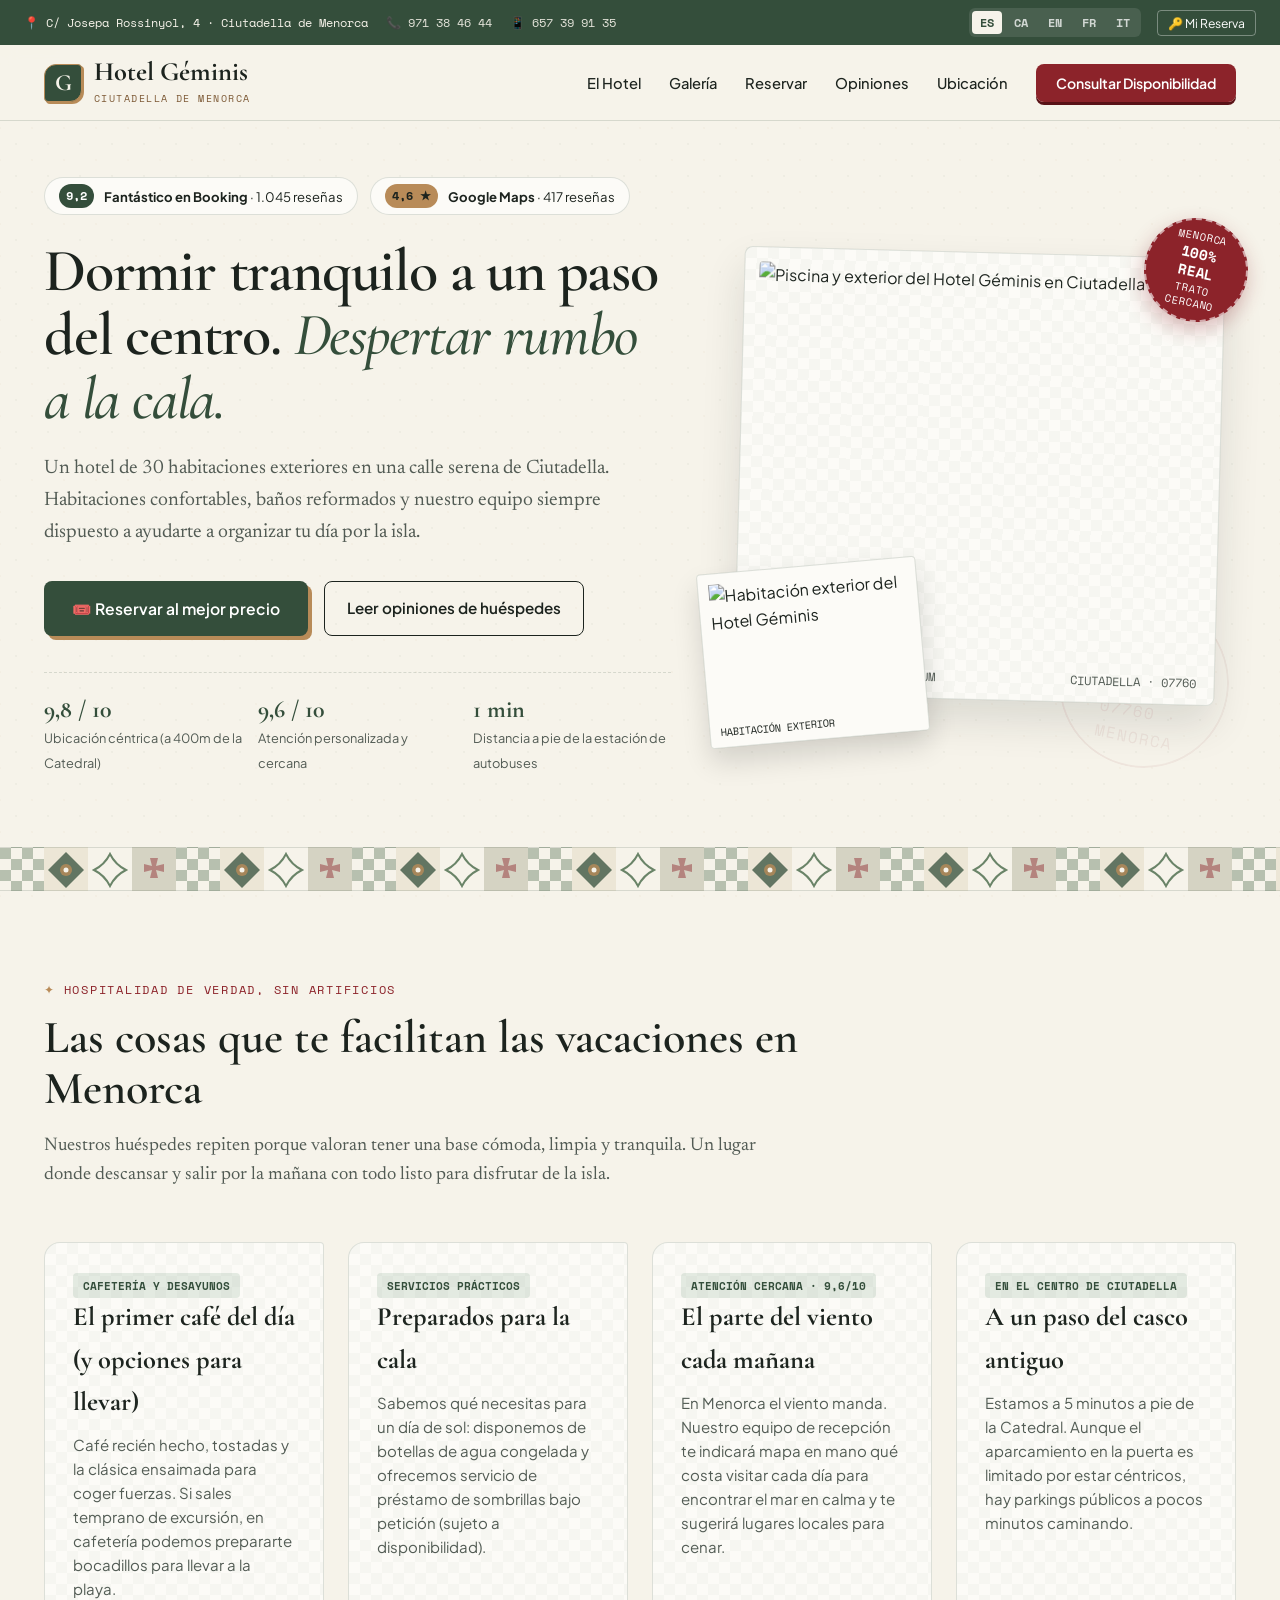
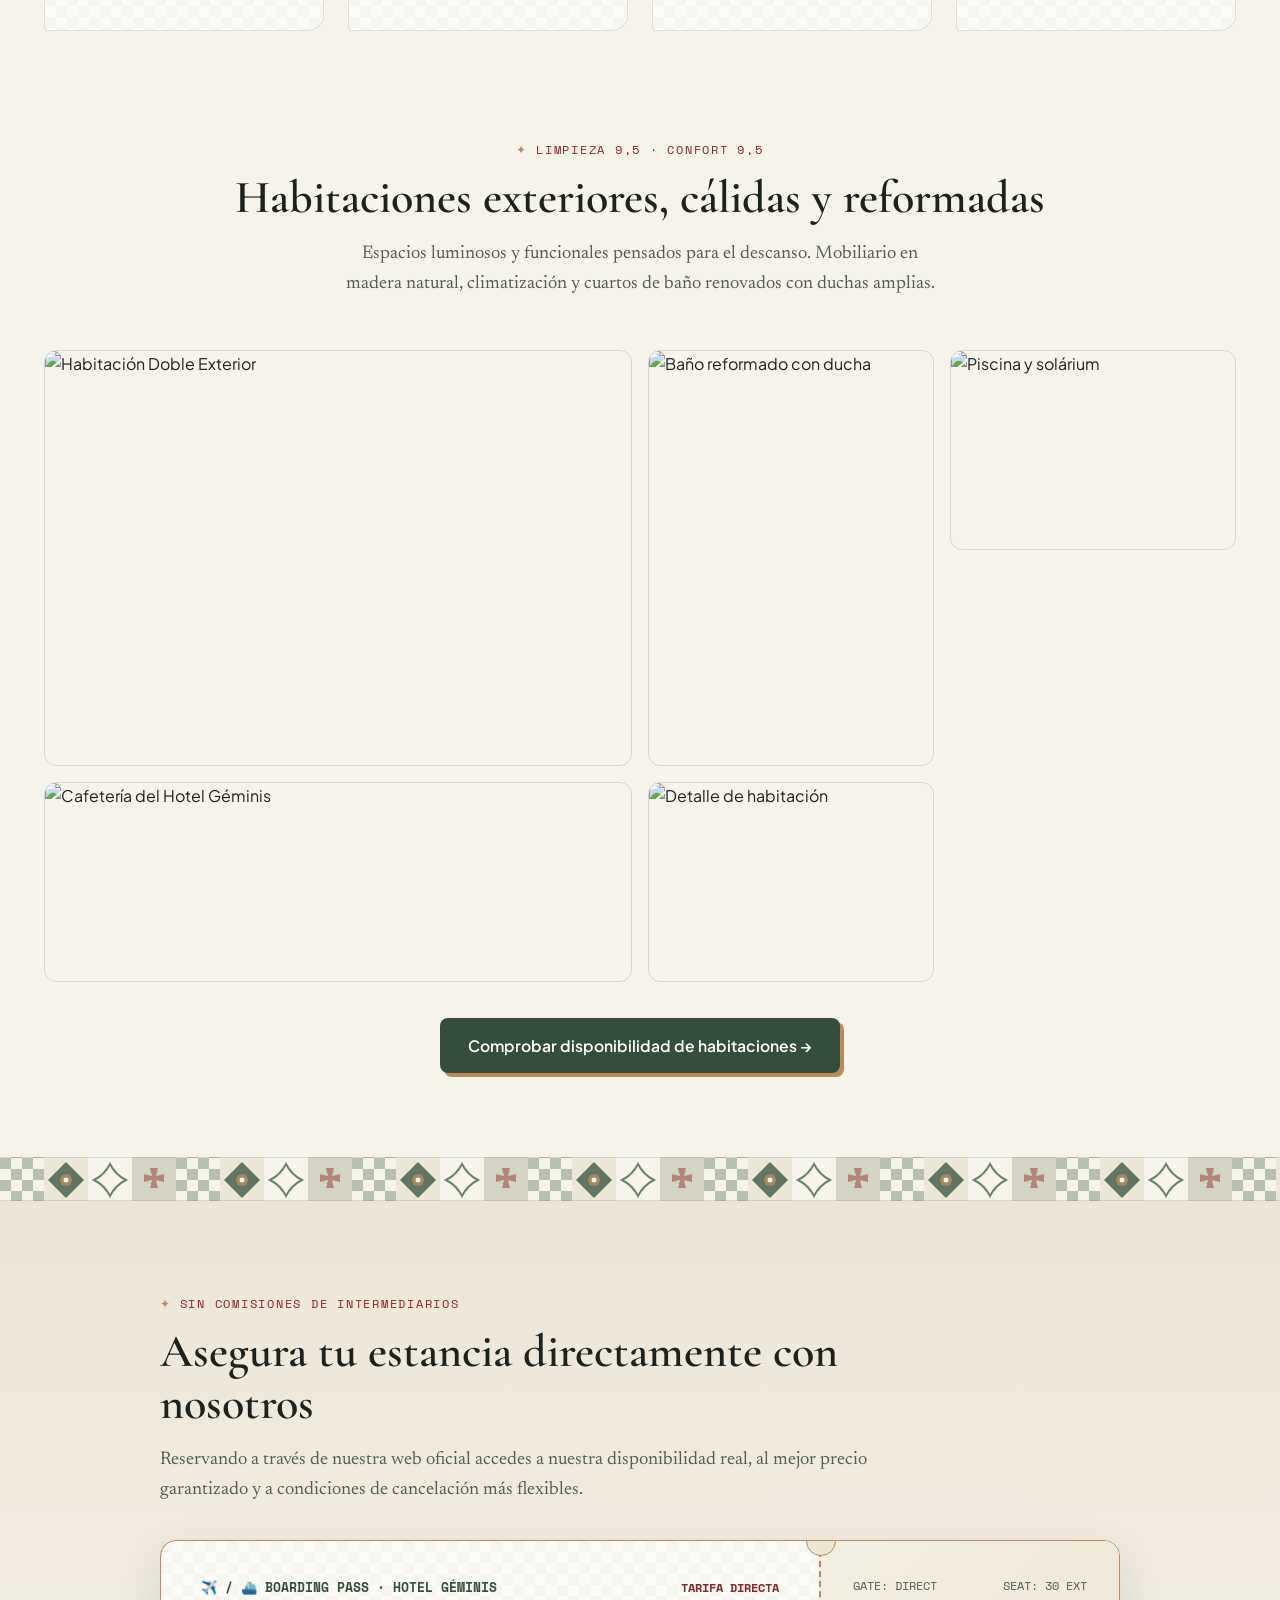
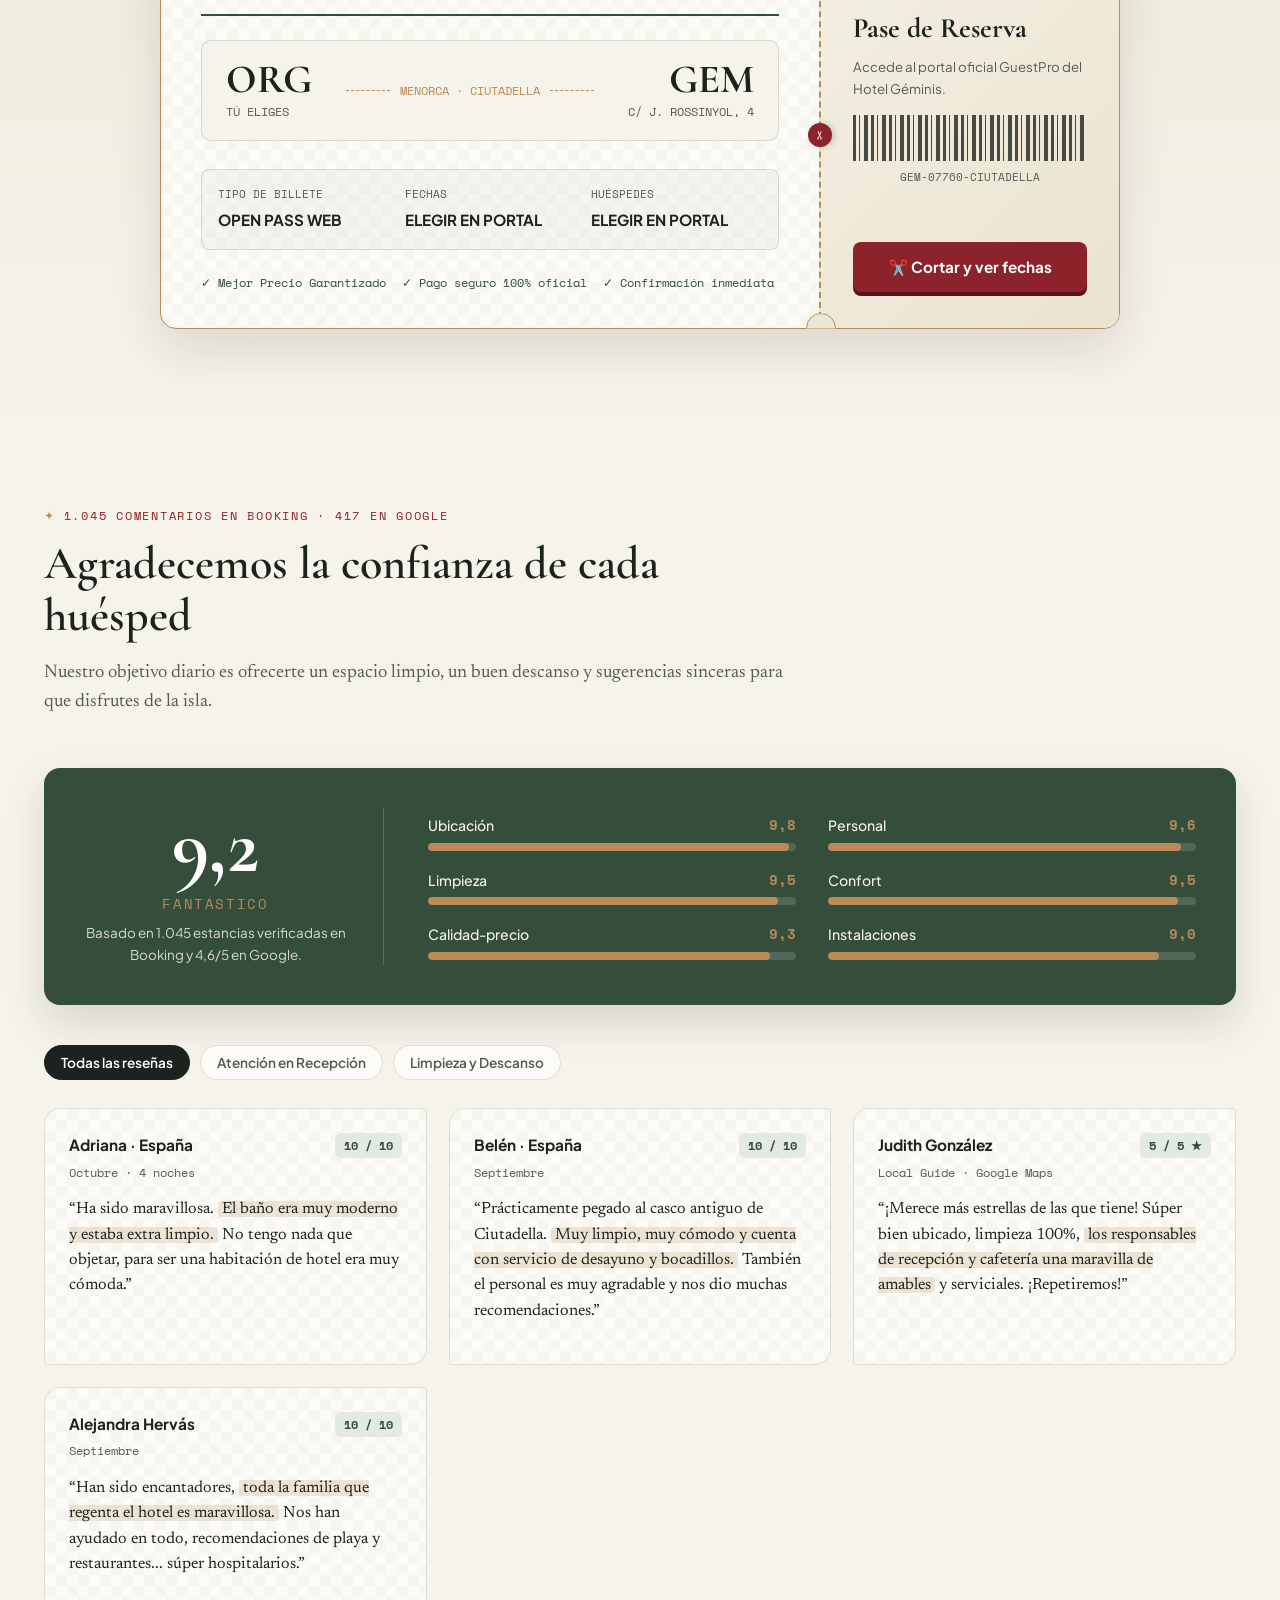
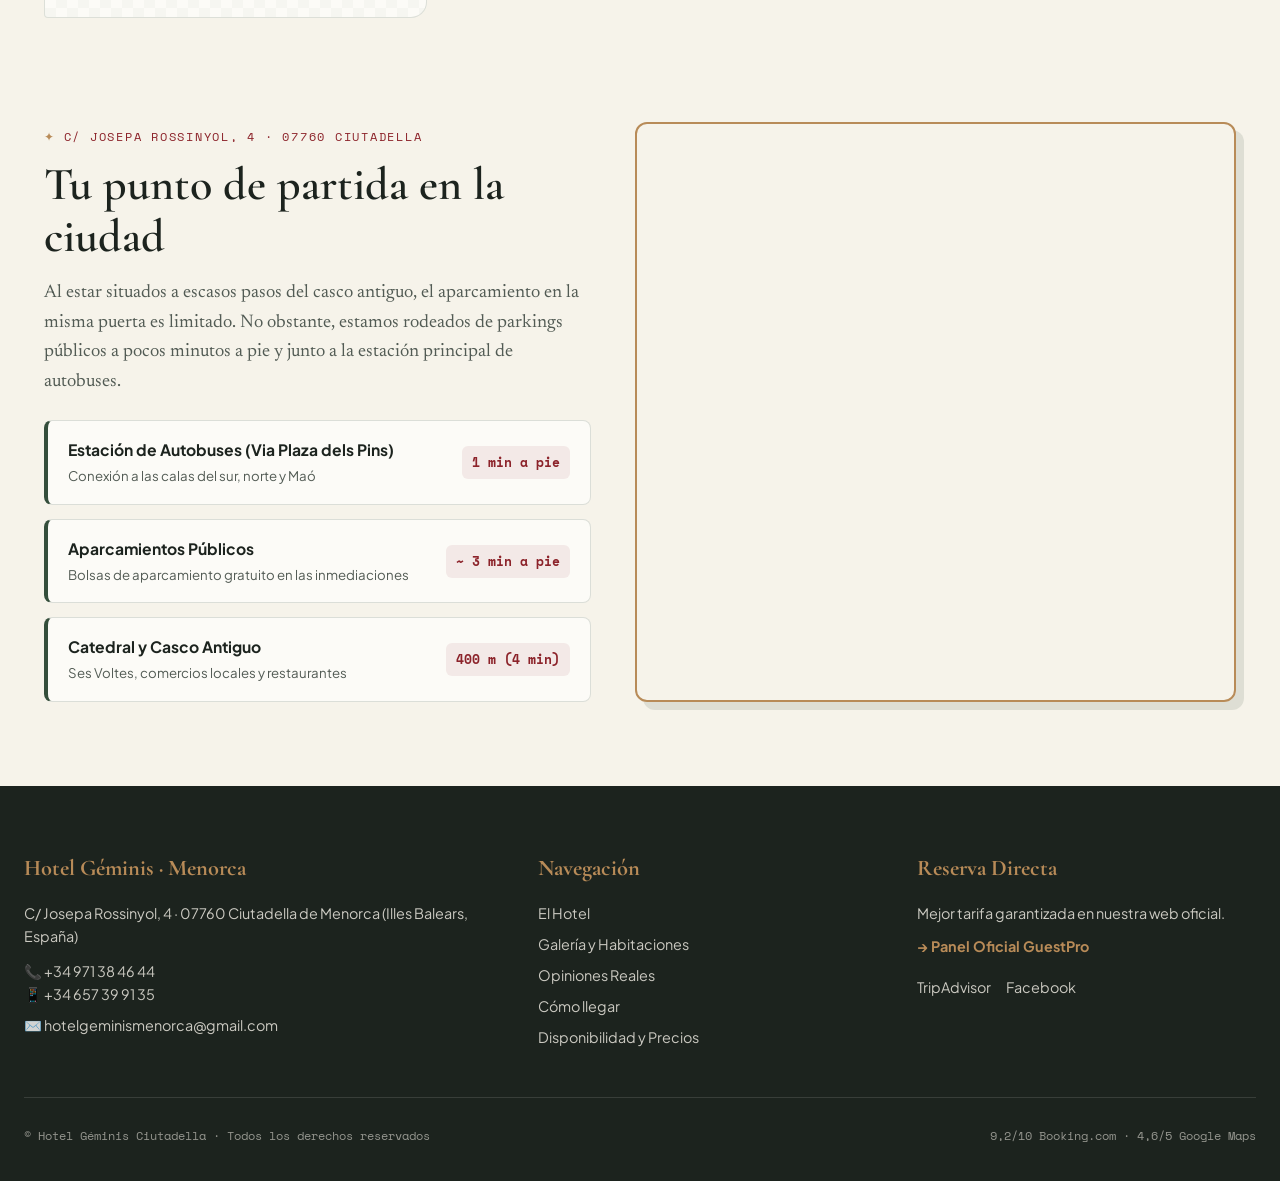
==== commit e6d7410d: "Actualización de animaciones y texturas de fondo" ====
--- a/index.html
+++ b/index.html
@@ -12,7 +12,7 @@
   <link href="https://fonts.googleapis.com/css2?family=Cormorant+Garamond:ital,wght@0,500;0,600;0,700;1,400;1,600&family=Newsreader:ital,opsz,wght@0,6..72,400;0,6..72,500;1,6..72,400&family=Plus+Jakarta+Sans:wght@400;500;600;700&family=Space+Mono:ital,wght@0,400;0,700;1,400&display=swap" rel="stylesheet">
 
   <!-- Leaflet CSS -->
-  <link rel="stylesheet" href="https://unpkg.com/leaflet@1.9.4/dist/leaflet.css" integrity="sha256-p4NxAoJBhIIN+hmNHrzRCf9tD/miZyoHS5obTRR9BMY=" crossorigin=""/>
+  <link rel="stylesheet" href="https://unpkg.com/leaflet@1.9.4/dist/leaflet.css" crossorigin=""/>
 
   <style>
     :root {
@@ -25,7 +25,6 @@
       --wood-oak: #B88B58;         
       --wood-dark: #7D5A36;        
       --sant-joan-red: #8C232A;    
-      --terracotta: #C26343;       
       --ink-dark: #1C231E;         
       --ink-muted: #525B54;        
       --border-subtle: rgba(52, 78, 59, 0.16);
@@ -40,7 +39,7 @@
 
     html {
       scroll-behavior: smooth;
-      scroll-padding-top: 90px; /* Evita que la navbar tape los títulos al hacer click en el menú */
+      scroll-padding-top: 90px;
     }
 
     body {
@@ -53,7 +52,7 @@
     }
 
     /* ==========================================================================
-       FONDO DINÁMICO & MOSAICOS FLOTANTES (JUGUETÓN)
+       FONDO DINÁMICO & MOSAICOS (BASE64 SAFE)
        ========================================================================== */
     .dynamic-bg {
       position: fixed; top: 0; left: 0; width: 100%; height: 100vh;
@@ -64,31 +63,36 @@
       background-size: 32px 32px; background-position: 0 0, 16px 16px;
     }
 
+    /* Patrón de cuadrados verdes en Base64 para evitar errores de renderizado */
+    .mosaic-bg-subtle { position: relative; }
+    .mosaic-bg-subtle::after {
+      content: ''; position: absolute; inset: 0; opacity: 0.04; pointer-events: none; z-index: 1;
+      background-image: url("[data-uri]");
+    }
+
     .floating-tile {
-      position: absolute;
-      width: 60px; height: 60px;
-      opacity: 0.05;
-      background-image: url("data:image/svg+xml,%3Csvg xmlns='http://www.w3.org/2000/svg' width='44' height='44' viewBox='0 0 44 44'%3E%3Cg fill='%236A8468'%3E%3Crect x='0' y='0' width='11' height='11'/%3E%3Crect x='22' y='0' width='11' height='11'/%3E%3Crect x='11' y='11' width='11' height='11'/%3E%3Crect x='33' y='11' width='11' height='11'/%3E%3Crect x='0' y='22' width='11' height='11'/%3E%3Crect x='22' y='22' width='11' height='11'/%3E%3Crect x='11' y='33' width='11' height='11'/%3E%3Crect x='33' y='33' width='11' height='11'/%3E%3C/g%3E%3C/svg%3E");
-      animation: floatUp 25s linear infinite;
-    }
-
-    .floating-tile:nth-child(1) { left: 10%; bottom: -10%; animation-duration: 22s; animation-delay: 0s; transform: rotate(15deg) scale(1.2); }
-    .floating-tile:nth-child(2) { left: 85%; bottom: -10%; animation-duration: 28s; animation-delay: 5s; transform: rotate(-20deg) scale(0.8); opacity: 0.07; }
-    .floating-tile:nth-child(3) { left: 50%; bottom: -10%; animation-duration: 35s; animation-delay: 2s; transform: rotate(45deg) scale(1.5); }
-    .floating-tile:nth-child(4) { left: 25%; bottom: -10%; animation-duration: 26s; animation-delay: 12s; transform: rotate(-10deg) scale(0.9); }
+      position: absolute; width: 60px; height: 60px; opacity: 0.04;
+      background-image: url("[data-uri]");
+      animation: floatUp 35s linear infinite;
+    }
+
+    .floating-tile:nth-child(1) { left: 10%; bottom: -10%; animation-duration: 30s; transform: rotate(15deg); }
+    .floating-tile:nth-child(2) { left: 85%; bottom: -10%; animation-duration: 40s; animation-delay: 5s; transform: rotate(-20deg) scale(0.8); }
+    .floating-tile:nth-child(3) { left: 50%; bottom: -10%; animation-duration: 45s; animation-delay: 10s; transform: rotate(45deg) scale(1.2); }
 
     @keyframes floatUp {
       0% { transform: translateY(100px) rotate(0deg); }
       100% { transform: translateY(-120vh) rotate(180deg); }
     }
 
-    /* Elementos interactivos (Hover) */
-    .playful-hover { transition: transform 0.3s cubic-bezier(0.34, 1.56, 0.64, 1), box-shadow 0.3s ease; }
-    .playful-hover:hover { transform: translateY(-6px) rotate(-1deg) scale(1.02); box-shadow: 0 16px 30px rgba(52, 78, 59, 0.1); border-color: var(--green-sage); z-index: 10;}
-    .playful-hover-alt:hover { transform: translateY(-6px) rotate(1.5deg) scale(1.02); box-shadow: 0 16px 30px rgba(52, 78, 59, 0.1); z-index: 10;}
-
-    /* Animaciones Scroll */
-    .reveal { opacity: 0; transform: translateY(40px); transition: all 0.8s cubic-bezier(0.16, 1, 0.3, 1); }
+    /* Animaciones sutiles y elegantes (Hover & Reveal) */
+    .hover-lift { transition: transform 0.4s cubic-bezier(0.16, 1, 0.3, 1), box-shadow 0.4s ease; }
+    .hover-lift:hover { transform: translateY(-4px); box-shadow: 0 12px 24px rgba(52, 78, 59, 0.08); z-index: 10; border-color: var(--green-sage);}
+    
+    .rating-pill { display: inline-flex; align-items: center; gap: 10px; background: var(--bg-card); border: 1px solid var(--border-subtle); padding: 6px 14px; border-radius: 999px; font-size: 0.82rem; transition: transform 0.3s ease, box-shadow 0.3s ease; cursor: default; }
+    .rating-pill:hover { transform: translateY(-2px); box-shadow: 0 4px 12px rgba(0,0,0,0.06); }
+    
+    .reveal { opacity: 0; transform: translateY(30px); transition: all 0.8s cubic-bezier(0.16, 1, 0.3, 1); }
     .reveal.active { opacity: 1; transform: translateY(0); }
 
     /* Sellos de viaje */
@@ -109,11 +113,11 @@
     .stamp-2 { top: 40%; left: 2%; --rot: -14deg; --stamp-color: var(--green-curtain); }
     .stamp-3 { top: 75%; right: 3%; --rot: -8deg; --stamp-color: var(--wood-dark); }
 
-    /* Cenefa hidráulica */
+    /* Divisor Cenefa (Base64 Safe) */
     .hydraulic-ribbon {
       width: 100%; height: 44px; background-color: var(--bg-sand);
       border-top: 1px solid var(--border-subtle); border-bottom: 1px solid var(--border-subtle);
-      background-image: url("data:image/svg+xml,%3Csvg xmlns='http://www.w3.org/2000/svg' width='176' height='44' viewBox='0 0 176 44'%3E%3Cg fill='none' fill-rule='evenodd'%3E%3Crect width='44' height='44' fill='%23F6F3EA'/%3E%3Cg fill='%236A8468' fill-opacity='0.45'%3E%3Crect x='0' y='0' width='11' height='11'/%3E%3Crect x='22' y='0' width='11' height='11'/%3E%3Crect x='11' y='11' width='11' height='11'/%3E%3Crect x='33' y='11' width='11' height='11'/%3E%3Crect x='0' y='22' width='11' height='11'/%3E%3Crect x='22' y='22' width='11' height='11'/%3E%3Crect x='11' y='33' width='11' height='11'/%3E%3Crect x='33' y='33' width='11' height='11'/%3E%3C/g%3E%3Crect x='44' width='44' height='44' fill='%23ECE6D6'/%3E%3Cpolygon points='66,4 84,22 66,40 48,22' fill='%23344E3B' fill-opacity='0.75'/%3E%3Ccircle cx='66' cy='22' r='6' fill='%23B88B58' fill-opacity='0.8'/%3E%3Ccircle cx='66' cy='22' r='2.5' fill='%23F6F3EA'/%3E%3Crect x='88' width='44' height='44' fill='%23F6F3EA'/%3E%3Cpath d='M110 6 C114 14 118 18 126 22 C118 26 114 30 110 38 C106 30 102 26 94 22 C102 18 106 14 110 6 Z' stroke='%236A8468' stroke-width='2' fill='%236A8468' fill-opacity='0.25'/%3E%3Crect x='132' width='44' height='44' fill='%23344E3B' fill-opacity='0.12'/%3E%3Cpath d='M150 10 L158 10 L156 18 L164 16 L164 24 L156 22 L158 30 L150 30 L152 22 L144 24 L144 16 L152 18 Z' fill='%238C232A' fill-opacity='0.45'/%3E%3C/g%3E%3C/svg%3E");
+      background-image: url("[data-uri]");
       position: relative; z-index: 2;
     }
 
@@ -125,12 +129,11 @@
     .topbar-contact a:hover { opacity: 1; text-decoration: underline; }
     .topbar-right { display: flex; align-items: center; gap: 16px; }
     
-    /* Idiomas independientes (Archivos separados) */
     .lang-switcher { display: flex; gap: 4px; background: rgba(255, 255, 255, 0.1); padding: 3px; border-radius: 6px; }
-    .lang-btn { text-decoration: none; background: transparent; border: none; color: rgba(255, 255, 255, 0.75); font-family: var(--font-mono); font-size: 0.72rem; font-weight: 700; padding: 3px 8px; border-radius: 4px; transition: all 0.2s; }
+    .lang-btn { text-decoration: none; background: transparent; border: none; color: rgba(255, 255, 255, 0.75); font-family: var(--font-mono); font-size: 0.72rem; font-weight: 700; padding: 3px 8px; border-radius: 4px; transition: all 0.2s; cursor: pointer;}
     .lang-btn.active, .lang-btn:hover { background: var(--bg-chalk); color: var(--green-curtain); }
     
-    .my-booking-trigger { background: transparent; border: 1px solid rgba(255,255,255,0.35); color: #fff; font-size: 0.76rem; padding: 4px 10px; border-radius: 4px; cursor: pointer; transition: background 0.2s; }
+    .my-booking-trigger { background: transparent; border: 1px solid rgba(255,255,255,0.35); color: #fff; font-size: 0.76rem; padding: 4px 10px; border-radius: 4px; cursor: pointer; transition: background 0.2s; font-family: var(--font-sans);}
     .my-booking-trigger:hover { background: rgba(255,255,255,0.15); }
 
     /* Navbar */
@@ -153,7 +156,6 @@
     /* Hero */
     .hero { max-width: 1240px; margin: 0 auto; padding: 56px 24px 72px; display: grid; grid-template-columns: 1.1fr 0.9fr; gap: 52px; align-items: center; position: relative; z-index: 2; }
     .hero-badges { display: flex; flex-wrap: wrap; gap: 12px; margin-bottom: 24px; }
-    .rating-pill { display: inline-flex; align-items: center; gap: 10px; background: var(--bg-card); border: 1px solid var(--border-subtle); padding: 6px 14px; border-radius: 999px; font-size: 0.82rem; }
     .rating-score { background: var(--green-curtain); color: #fff; font-family: var(--font-mono); font-weight: 700; padding: 2px 7px; border-radius: 99px; font-size: 0.78rem; }
     .rating-score--google { background: var(--wood-oak); color: var(--ink-dark); }
     .hero h1 { font-family: var(--font-display); font-size: clamp(2.7rem, 4.7vw, 4.3rem); font-weight: 600; line-height: 1.06; letter-spacing: -0.02em; margin-bottom: 22px; }
@@ -173,7 +175,7 @@
     .postcard-main { background: var(--bg-card); padding: 14px 14px 42px 14px; border-radius: 8px 24px 8px 24px; box-shadow: 0 20px 40px rgba(28, 35, 30, 0.12); border: 1px solid var(--border-subtle); transform: rotate(1.5deg); transition: transform 0.4s cubic-bezier(0.34, 1.56, 0.64, 1); position: relative; }
     .postcard-main:hover { transform: rotate(0deg) scale(1.02); z-index: 10; }
     .postcard-main img { width: 100%; height: 390px; object-fit: cover; border-radius: 4px 16px 4px 16px; display: block; }
-    .postcard-caption { position: absolute; bottom: 12px; left: 18px; right: 18px; display: flex; justify-content: space-between; font-family: var(--font-mono); font-size: 0.75rem; color: var(--ink-muted); }
+    .postcard-caption { position: absolute; bottom: 12px; left: 18px; right: 18px; display: flex; justify-content: space-between; font-family: var(--font-mono); font-size: 0.75rem; color: var(--ink-muted); z-index: 2;}
     
     .postcard-floating { position: absolute; bottom: -24px; left: -20px; width: 220px; background: var(--bg-card); padding: 10px 10px 28px 10px; border-radius: 4px; box-shadow: 0 14px 28px rgba(0,0,0,0.14); border: 1px solid var(--border-subtle); transform: rotate(-5deg); z-index: 3; transition: transform 0.3s; }
     .postcard-floating:hover { transform: rotate(-2deg) scale(1.05); z-index: 11; }
@@ -194,35 +196,14 @@
     /* Perks Grid */
     .perks-grid { display: grid; grid-template-columns: repeat(auto-fit, minmax(270px, 1fr)); gap: 24px; }
     .perk-card { background: var(--bg-card); border: 1px solid var(--border-subtle); border-radius: 16px 4px 16px 4px; padding: 28px; position: relative; display: flex; flex-direction: column; justify-content: space-between; overflow: hidden;}
-    .mosaic-bg-subtle {
-      position: relative;
-    }
-    .mosaic-bg-subtle::after {
-      content: ''; position: absolute; inset: 0; opacity: 0.03; pointer-events: none;
-      background-image: url("data:image/svg+xml,%3Csvg xmlns='http://www.w3.org/2000/svg' width='44' height='44' viewBox='0 0 44 44'%3E%3Cg fill='%236A8468'%3E%3Crect x='0' y='0' width='11' height='11'/%3E%3Crect x='22' y='0' width='11' height='11'/%3E%3Crect x='11' y='11' width='11' height='11'/%3E%3Crect x='33' y='11' width='11' height='11'/%3E%3Crect x='0' y='22' width='11' height='11'/%3E%3Crect x='22' y='22' width='11' height='11'/%3E%3Crect x='11' y='33' width='11' height='11'/%3E%3Crect x='33' y='33' width='11' height='11'/%3E%3C/g%3E%3C/svg%3E");
-    }
     .perk-tag { align-self: flex-start; font-family: var(--font-mono); font-size: 0.7rem; background: var(--green-light); color: var(--green-curtain); padding: 4px 10px; border-radius: 4px; margin-bottom: 18px; font-weight: 700; position: relative; z-index: 1;}
     .perk-card h3 { font-family: var(--font-display); font-size: 1.65rem; font-weight: 700; margin-bottom: 10px; color: var(--ink-dark); position: relative; z-index: 1;}
     .perk-card p { font-size: 0.94rem; color: var(--ink-muted); margin-bottom: 0; position: relative; z-index: 1;}
 
     /* Galería Visual Masonry */
-    .gallery-grid {
-      display: grid;
-      grid-template-columns: repeat(4, 1fr);
-      grid-auto-rows: 200px;
-      gap: 16px;
-      margin-top: 40px;
-    }
-    .gallery-item {
-      position: relative;
-      border-radius: 12px;
-      overflow: hidden;
-      border: 1px solid var(--border-subtle);
-    }
-    .gallery-item img {
-      width: 100%; height: 100%; object-fit: cover;
-      transition: transform 0.5s ease;
-    }
+    .gallery-grid { display: grid; grid-template-columns: repeat(4, 1fr); grid-auto-rows: 200px; gap: 16px; margin-top: 40px; }
+    .gallery-item { position: relative; border-radius: 12px; overflow: hidden; border: 1px solid var(--border-subtle); }
+    .gallery-item img { width: 100%; height: 100%; object-fit: cover; transition: transform 0.5s ease; }
     .gallery-item:hover img { transform: scale(1.05); }
     .gallery-item.large { grid-column: span 2; grid-row: span 2; }
     .gallery-item.tall { grid-row: span 2; }
@@ -274,6 +255,10 @@
     .bar-track { height: 8px; background: rgba(255,255,255,0.14); border-radius: 99px; overflow: hidden; }
     .bar-fill { height: 100%; background: var(--wood-oak); border-radius: 99px; }
 
+    .review-filters { display: flex; flex-wrap: wrap; gap: 10px; margin-bottom: 28px; }
+    .filter-chip { background: var(--bg-card); border: 1px solid var(--border-subtle); padding: 8px 16px; border-radius: 999px; font-size: 0.85rem; font-weight: 600; color: var(--ink-muted); cursor: pointer; transition: all 0.2s; font-family: var(--font-sans);}
+    .filter-chip.active, .filter-chip:hover { background: var(--ink-dark); color: #fff; border-color: var(--ink-dark); }
+
     .reviews-masonry { display: grid; grid-template-columns: repeat(auto-fill, minmax(320px, 1fr)); gap: 22px; }
     .review-card { background: var(--bg-card); border: 1px solid var(--border-subtle); border-radius: 16px 4px 16px 4px; padding: 24px; display: flex; flex-direction: column; justify-content: space-between; position: relative; overflow: hidden;}
     .review-card-header { display: flex; justify-content: space-between; align-items: flex-start; margin-bottom: 14px; position: relative; z-index: 2;}
@@ -291,7 +276,7 @@
     .distance-place span { font-size: 0.83rem; color: var(--ink-muted); }
     .distance-time { font-family: var(--font-mono); font-size: 0.82rem; font-weight: 700; color: var(--sant-joan-red); background: rgba(140, 35, 42, 0.08); padding: 6px 10px; border-radius: 6px; white-space: nowrap; }
     
-    .map-frame { border-radius: 12px; overflow: hidden; border: 2px solid var(--wood-oak); box-shadow: 8px 8px 0 rgba(52, 78, 59, 0.12); position: relative; min-height: 400px;}
+    .map-frame { border-radius: 12px; overflow: hidden; border: 2px solid var(--wood-oak); box-shadow: 8px 8px 0 rgba(52, 78, 59, 0.12); position: relative; min-height: 400px; z-index: 1;}
     #map { position: absolute; top:0; left:0; width: 100%; height: 100%; z-index: 1; }
     
     .custom-marker { background: var(--sant-joan-red); color: white; border: 2px solid white; border-radius: 50%; box-shadow: 0 3px 6px rgba(0,0,0,0.3); display: flex; align-items: center; justify-content: center; font-weight: bold; font-family: var(--font-sans); }
@@ -347,9 +332,9 @@
       <div style="font-size: 0.68rem;">40°00'N · 03°50'E</div>
     </div>
     <div class="travel-stamp travel-stamp--round stamp-3" data-stamp>
-      <span>PUNTO DE PARTIDA</span>
-      <strong style="font-size: 0.9rem; margin: 4px 0;">RUMBO A LA CALA</strong>
-      <span>&amp; AL DESCANSO</span>
+      <span data-i18n="stamp_start">PUNTO DE PARTIDA</span>
+      <strong style="font-size: 0.9rem; margin: 4px 0;" data-i18n="stamp_cove">RUMBO A LA CALA</strong>
+      <span data-i18n="stamp_rest">&amp; AL DESCANSO</span>
     </div>
   </div>
 
@@ -362,15 +347,15 @@
         <a href="tel:+34657399135">📱 657 39 91 35</a>
       </div>
       <div class="topbar-right">
-        <!-- Enlaces a archivos HTML separados por idioma -->
+        <!-- Traductor Instantáneo JS -->
         <div class="lang-switcher" role="group" aria-label="Selector de idioma">
-          <a href="index.html" class="lang-btn active">ES</a>
-          <a href="index_ca.html" class="lang-btn">CA</a>
-          <a href="index_en.html" class="lang-btn">EN</a>
-          <a href="index_fr.html" class="lang-btn">FR</a>
-          <a href="index_it.html" class="lang-btn">IT</a>
-        </div>
-        <button class="my-booking-trigger" onclick="toggleModal(true)">
+          <button class="lang-btn active" onclick="setLang('es')">ES</button>
+          <button class="lang-btn" onclick="setLang('ca')">CA</button>
+          <button class="lang-btn" onclick="setLang('en')">EN</button>
+          <button class="lang-btn" onclick="setLang('fr')">FR</button>
+          <button class="lang-btn" onclick="setLang('it')">IT</button>
+        </div>
+        <button class="my-booking-trigger" onclick="toggleModal(true)" data-i18n="nav_my_booking">
           🔑 Mi Reserva
         </button>
       </div>
@@ -389,13 +374,13 @@
       </a>
       <nav>
         <ul class="nav-links">
-          <li><a href="#esencia">El Hotel</a></li>
-          <li><a href="#galeria">Galería</a></li>
-          <li><a href="#billete">Reservar</a></li>
-          <li><a href="#resenas">Opiniones</a></li>
-          <li><a href="#ubicacion">Ubicación</a></li>
+          <li><a href="#esencia" data-i18n="nav_essence">El Hotel</a></li>
+          <li><a href="#galeria" data-i18n="nav_gallery">Galería</a></li>
+          <li><a href="#billete" data-i18n="nav_ticket">Reservar</a></li>
+          <li><a href="#resenas" data-i18n="nav_reviews">Opiniones</a></li>
+          <li><a href="#ubicacion" data-i18n="nav_location">Ubicación</a></li>
           <li>
-            <a href="https://admin.guestpro.com/es/book/geminis" target="_blank" rel="noopener" class="btn-book-nav">
+            <a href="https://admin.guestpro.com/es/book/geminis" target="_blank" rel="noopener" class="btn-book-nav" data-i18n="nav_book_cta">
               Consultar Disponibilidad
             </a>
           </li>
@@ -408,29 +393,29 @@
   <section class="hero reveal">
     <div class="hero-content">
       <div class="hero-badges">
-        <div class="rating-pill playful-hover-alt">
+        <div class="rating-pill hover-lift">
           <span class="rating-score">9,2</span>
-          <span><strong>Fantástico en Booking</strong> · 1.045 reseñas</span>
-        </div>
-        <div class="rating-pill playful-hover-alt">
+          <span><strong data-i18n="badge_booking">Fantástico en Booking</strong> · 1.045 reseñas</span>
+        </div>
+        <div class="rating-pill hover-lift">
           <span class="rating-score rating-score--google">4,6 ★</span>
           <span><strong>Google Maps</strong> · 417 reseñas</span>
         </div>
       </div>
 
-      <h1>
+      <h1 data-i18n="hero_title">
         Dormir tranquilo a un paso del centro. <em>Despertar rumbo a la cala.</em>
       </h1>
 
-      <p class="hero-lead">
+      <p class="hero-lead" data-i18n="hero_subtitle">
         Un hotel de 30 habitaciones exteriores en una calle serena de Ciutadella. Habitaciones confortables, baños reformados y nuestro equipo siempre dispuesto a ayudarte a organizar tu día por la isla.
       </p>
 
       <div class="hero-actions">
-        <a href="#billete" class="btn-primary">
+        <a href="#billete" class="btn-primary" data-i18n="hero_cta_primary">
           🎟️ Reservar al mejor precio
         </a>
-        <a href="#resenas" class="btn-secondary">
+        <a href="#resenas" class="btn-secondary" data-i18n="hero_cta_secondary">
           Leer opiniones de huéspedes
         </a>
       </div>
@@ -438,15 +423,15 @@
       <div class="hero-micro-facts">
         <div class="micro-fact">
           <strong>9,8 / 10</strong>
-          <span>Ubicación céntrica (a 400m de la Catedral)</span>
+          <span data-i18n="fact_location">Ubicación céntrica (a 400m de la Catedral)</span>
         </div>
         <div class="micro-fact">
           <strong>9,6 / 10</strong>
-          <span>Atención personalizada y cercana</span>
+          <span data-i18n="fact_staff">Atención personalizada y cercana</span>
         </div>
         <div class="micro-fact">
           <strong>1 min</strong>
-          <span>Distancia a pie de la estación de autobuses</span>
+          <span data-i18n="fact_parking">Distancia a pie de la estación de autobuses</span>
         </div>
       </div>
     </div>
@@ -455,18 +440,18 @@
       <div class="postmark-badge">
         <span>MENORCA</span>
         <strong style="font-size: 0.9rem; margin: 2px 0;">100% REAL</strong>
-        <span>TRATO CERCANO</span>
-      </div>
-      <div class="postcard-main mosaic-bg-subtle playful-hover">
+        <span data-i18n="postmark_close">TRATO CERCANO</span>
+      </div>
+      <div class="postcard-main mosaic-bg-subtle hover-lift">
         <img src="https://cf.bstatic.com/xdata/images/hotel/max1024x768/301383553.jpg?k=2c0d950402c170b0e9f2b7b86fd96978dbdb9060557fac224faf57dd23cb156c&o=&hp=1" alt="Piscina y exterior del Hotel Géminis en Ciutadella">
         <div class="postcard-caption">
-          <span>FIG 01. PISCINA Y SOLÁRIUM</span>
+          <span data-i18n="cap_pool">FIG 01. PISCINA Y SOLÁRIUM</span>
           <span>CIUTADELLA · 07760</span>
         </div>
       </div>
-      <div class="postcard-floating">
+      <div class="postcard-floating hover-lift">
         <img src="https://cf.bstatic.com/xdata/images/hotel/max1024x768/301383478.jpg?k=c7574c32166f3e401533dd6d76174292beaa238508466b8b6ef13c3bfefd3fc2&o=&hp=1" alt="Habitación exterior del Hotel Géminis">
-        <span>HABITACIÓN EXTERIOR</span>
+        <span data-i18n="cap_room">HABITACIÓN EXTERIOR</span>
       </div>
     </div>
   </section>
@@ -476,50 +461,50 @@
   <!-- LA CASA Y SERVICIOS -->
   <section id="esencia" class="section reveal">
     <div class="section-header">
-      <span class="eyebrow">Hospitalidad de verdad, sin artificios</span>
-      <h2 class="section-title">Las cosas que te facilitan las vacaciones en Menorca</h2>
-      <p class="section-desc">
+      <span class="eyebrow" data-i18n="essence_eyebrow">Hospitalidad de verdad, sin artificios</span>
+      <h2 class="section-title" data-i18n="essence_title">Las cosas que te facilitan las vacaciones en Menorca</h2>
+      <p class="section-desc" data-i18n="essence_desc">
         Nuestros huéspedes repiten porque valoran tener una base cómoda, limpia y tranquila. Un lugar donde descansar y salir por la mañana con todo listo para disfrutar de la isla.
       </p>
     </div>
 
     <div class="perks-grid">
-      <article class="perk-card mosaic-bg-subtle playful-hover-alt">
+      <article class="perk-card mosaic-bg-subtle hover-lift">
         <div>
-          <span class="perk-tag">CAFETERÍA Y DESAYUNOS</span>
-          <h3>El primer café del día (y opciones para llevar)</h3>
-          <p>
-            Café, tostadas y la clásica ensaimada para coger fuerzas. Si sales temprano de excursión, en cafetería podemos prepararte bocadillos para llevar a la playa.
+          <span class="perk-tag" data-i18n="perk1_tag">CAFETERÍA Y DESAYUNOS</span>
+          <h3 data-i18n="perk1_title">El primer café del día (y opciones para llevar)</h3>
+          <p data-i18n="perk1_body">
+            Café recién hecho, tostadas y la clásica ensaimada para coger fuerzas. Si sales temprano de excursión, en cafetería podemos prepararte bocadillos para llevar a la playa.
           </p>
         </div>
       </article>
 
-      <article class="perk-card mosaic-bg-subtle playful-hover-alt">
+      <article class="perk-card mosaic-bg-subtle hover-lift">
         <div>
-          <span class="perk-tag">SERVICIOS PRÁCTICOS</span>
-          <h3>Preparados para la cala</h3>
-          <p>
+          <span class="perk-tag" data-i18n="perk2_tag">SERVICIOS PRÁCTICOS</span>
+          <h3 data-i18n="perk2_title">Preparados para la cala</h3>
+          <p data-i18n="perk2_body">
             Sabemos qué necesitas para un día de sol: disponemos de botellas de agua congelada y ofrecemos servicio de préstamo de sombrillas bajo petición (sujeto a disponibilidad).
           </p>
         </div>
       </article>
 
-      <article class="perk-card mosaic-bg-subtle playful-hover-alt">
+      <article class="perk-card mosaic-bg-subtle hover-lift">
         <div>
-          <span class="perk-tag">ATENCIÓN CERCANA · 9,6/10</span>
-          <h3>El parte del viento cada mañana</h3>
-          <p>
+          <span class="perk-tag" data-i18n="perk3_tag">ATENCIÓN CERCANA · 9,6/10</span>
+          <h3 data-i18n="perk3_title">El parte del viento cada mañana</h3>
+          <p data-i18n="perk3_body">
             En Menorca el viento manda. Nuestro equipo de recepción te indicará mapa en mano qué costa visitar cada día para encontrar el mar en calma y te sugerirá lugares locales para cenar.
           </p>
         </div>
       </article>
 
-      <article class="perk-card mosaic-bg-subtle playful-hover-alt">
+      <article class="perk-card mosaic-bg-subtle hover-lift">
         <div>
-          <span class="perk-tag">EN EL CENTRO DE CIUTADELLA</span>
-          <h3>A un paso del casco antiguo</h3>
-          <p>
-            Estamos a 5 minutos a pie de la Catedral. Aunque el aparcamiento en la puerta es limitado por estar céntricos, hay amplios parkings públicos a pocos minutos caminando.
+          <span class="perk-tag" data-i18n="perk4_tag">EN EL CENTRO DE CIUTADELLA</span>
+          <h3 data-i18n="perk4_title">A un paso del casco antiguo</h3>
+          <p data-i18n="perk4_body">
+            Estamos a 5 minutos a pie de la Catedral. Aunque el aparcamiento en la puerta es limitado por estar céntricos, hay parkings públicos a pocos minutos caminando.
           </p>
         </div>
       </article>
@@ -529,38 +514,33 @@
   <!-- GALERÍA (NUEVO DISEÑO MASONRY) -->
   <section id="galeria" class="section reveal" style="padding-top: 20px;">
     <div class="section-header" style="max-width: 100%; text-align: center;">
-      <span class="eyebrow" style="justify-content: center;">Limpieza 9,5 · Confort 9,5</span>
-      <h2 class="section-title">Habitaciones exteriores, cálidas y reformadas</h2>
-      <p class="section-desc" style="max-width: 600px; margin: 0 auto;">
+      <span class="eyebrow" style="justify-content: center;" data-i18n="gallery_eyebrow">Limpieza 9,5 · Confort 9,5</span>
+      <h2 class="section-title" data-i18n="gallery_title">Habitaciones exteriores, cálidas y reformadas</h2>
+      <p class="section-desc" style="max-width: 600px; margin: 0 auto;" data-i18n="gallery_desc">
         Espacios luminosos y funcionales pensados para el descanso. Mobiliario en madera natural, climatización y cuartos de baño renovados con duchas amplias.
       </p>
     </div>
 
     <div class="gallery-grid">
-      <!-- Habitación principal -->
-      <div class="gallery-item large">
+      <div class="gallery-item large hover-lift">
         <img src="https://cf.bstatic.com/xdata/images/hotel/max1024x768/301383481.jpg?k=72462aaa2a4947701b17a26accaf3c3e1a50e5ce6c2dcc360813d02c59976c7f&o=&hp=1" alt="Habitación Doble Exterior">
       </div>
-      <!-- Baño reformado -->
-      <div class="gallery-item tall">
+      <div class="gallery-item tall hover-lift">
         <img src="https://cf.bstatic.com/xdata/images/hotel/max1024x768/301383519.jpg?k=511707f42286a2e7e3d69831c3dbb66a6a2dbda404619c4483632087a6fa924a&o=&hp=1" alt="Baño reformado con ducha">
       </div>
-      <!-- Exterior piscina -->
-      <div class="gallery-item">
+      <div class="gallery-item hover-lift">
         <img src="https://cf.bstatic.com/xdata/images/hotel/max1024x768/301383566.jpg?k=12de919c6ca7b1ba0db6d9eea36580af1b9bd483b33ebaad08571c9d9469bdab&o=&hp=1" alt="Piscina y solárium">
       </div>
-      <!-- Cafetería / Desayuno -->
-      <div class="gallery-item wide">
+      <div class="gallery-item wide hover-lift">
         <img src="https://cf.bstatic.com/xdata/images/hotel/max1024x768/301383597.jpg?k=fcbcdc9d4f0e69206efa755bc2238d574bb0247cf54d05fde81c800b32633fca&o=&hp=1" alt="Cafetería del Hotel Géminis">
       </div>
-      <!-- Detalle habitación -->
-      <div class="gallery-item">
+      <div class="gallery-item hover-lift">
         <img src="https://cf.bstatic.com/xdata/images/hotel/max1024x768/301383544.jpg?k=b48d2f84ff665d6a457951e80cac17bc78c56e0232aad4653812f4627c2251d1&o=&hp=1" alt="Detalle de habitación">
       </div>
     </div>
     
     <div style="text-align: center; margin-top: 36px;">
-      <a href="https://admin.guestpro.com/es/book/geminis" target="_blank" rel="noopener" class="btn-primary">
+      <a href="https://admin.guestpro.com/es/book/geminis" target="_blank" rel="noopener" class="btn-primary" data-i18n="rooms_cta">
         Comprobar disponibilidad de habitaciones →
       </a>
     </div>
@@ -572,22 +552,21 @@
   <section id="billete" class="ticket-section reveal">
     <div class="ticket-container">
       <div class="section-header" style="margin-bottom: 36px;">
-        <span class="eyebrow">Sin comisiones de intermediarios</span>
-        <h2 class="section-title">Asegura tu estancia directamente con nosotros</h2>
-        <p class="section-desc">
+        <span class="eyebrow" data-i18n="ticket_eyebrow">Sin comisiones de intermediarios</span>
+        <h2 class="section-title" data-i18n="ticket_title">Asegura tu estancia directamente con nosotros</h2>
+        <p class="section-desc" data-i18n="ticket_desc">
           Reservando a través de nuestra web oficial accedes a nuestra disponibilidad real, al mejor precio garantizado y a condiciones de cancelación más flexibles.
         </p>
       </div>
 
       <div class="boarding-pass">
-        <!-- Parte Izquierda -->
         <div class="ticket-main mosaic-bg-subtle">
           <div>
             <div class="ticket-top-bar">
               <div class="ticket-airline">
                 <span>✈️ / ⛴️ BOARDING PASS · HOTEL GÉMINIS</span>
               </div>
-              <span style="font-family: var(--font-mono); font-size: 0.75rem; color: var(--sant-joan-red); font-weight: 700;">
+              <span style="font-family: var(--font-mono); font-size: 0.75rem; color: var(--sant-joan-red); font-weight: 700;" data-i18n="tick_direct">
                 TARIFA DIRECTA
               </span>
             </div>
@@ -595,7 +574,7 @@
             <div class="ticket-route">
               <div>
                 <div class="route-code">ORG</div>
-                <div class="route-city">Tú Eliges</div>
+                <div class="route-city" data-i18n="ticket_origin">Tú Eliges</div>
               </div>
               <div class="route-plane">MENORCA · CIUTADELLA</div>
               <div style="text-align: right;">
@@ -606,28 +585,27 @@
 
             <div class="ticket-details">
               <div class="ticket-info-block">
-                <span>TIPO DE BILLETE</span>
-                <strong>OPEN PASS WEB</strong>
+                <span data-i18n="tick_class">TIPO DE BILLETE</span>
+                <strong data-i18n="tick_open">OPEN PASS WEB</strong>
               </div>
               <div class="ticket-info-block">
-                <span>FECHAS</span>
-                <strong>ELEGIR EN PORTAL</strong>
+                <span data-i18n="tick_dates">FECHAS</span>
+                <strong data-i18n="tick_portal">ELEGIR EN PORTAL</strong>
               </div>
               <div class="ticket-info-block">
-                <span>HUÉSPEDES</span>
-                <strong>ELEGIR EN PORTAL</strong>
+                <span data-i18n="tick_guests">HUÉSPEDES</span>
+                <strong data-i18n="tick_portal2">ELEGIR EN PORTAL</strong>
               </div>
             </div>
           </div>
 
           <div class="ticket-perks-strip">
-            <span>✓ Mejor Precio Garantizado</span>
-            <span>✓ Pago seguro 100% oficial</span>
-            <span>✓ Confirmación inmediata</span>
+            <span data-i18n="ticket_perk1">✓ Mejor Precio Garantizado</span>
+            <span data-i18n="ticket_perk2">✓ Pago seguro 100% oficial</span>
+            <span data-i18n="ticket_perk3">✓ Confirmación inmediata</span>
           </div>
         </div>
 
-        <!-- Resguardo Cortable -->
         <div class="ticket-stub" id="ticket-stub" onclick="tearTicketAndBook()">
           <div class="scissors-icon" title="Cortar billete">✂</div>
           <div>
@@ -635,10 +613,10 @@
               <span>GATE: DIRECT</span>
               <span>SEAT: 30 EXT</span>
             </div>
-            <h3 style="font-family: var(--font-display); font-size: 1.75rem; margin: 10px 0 6px; color: var(--ink-dark);">
+            <h3 style="font-family: var(--font-display); font-size: 1.75rem; margin: 10px 0 6px; color: var(--ink-dark);" data-i18n="stub_title">
               Pase de Reserva
             </h3>
-            <p style="font-size: 0.83rem; color: var(--ink-muted);">
+            <p style="font-size: 0.83rem; color: var(--ink-muted);" data-i18n="stub_subtitle">
               Accede al portal oficial GuestPro del Hotel Géminis.
             </p>
             <div class="barcode" aria-hidden="true"></div>
@@ -647,7 +625,7 @@
             </div>
           </div>
 
-          <button type="button" class="btn-tear" id="btn-tear-label">
+          <button type="button" class="btn-tear" id="btn-tear-label" data-i18n="stub_btn">
             ✂️ Cortar y ver fechas
           </button>
         </div>
@@ -658,82 +636,88 @@
   <!-- RESEÑAS -->
   <section id="resenas" class="section reveal">
     <div class="section-header">
-      <span class="eyebrow">1.045 comentarios en Booking · 417 en Google</span>
-      <h2 class="section-title">Agradecemos la confianza de cada huésped</h2>
-      <p class="section-desc">
-        Agradecemos profundamente nuestra valoración. Nuestro objetivo diario es ofrecerte un espacio limpio, un buen descanso y sugerencias sinceras para que disfrutes de la isla.
+      <span class="eyebrow" data-i18n="reviews_eyebrow">1.045 comentarios en Booking · 417 en Google</span>
+      <h2 class="section-title" data-i18n="reviews_title">Agradecemos la confianza de cada huésped</h2>
+      <p class="section-desc" data-i18n="reviews_desc">
+        Nuestro objetivo diario es ofrecerte un espacio limpio, un buen descanso y sugerencias sinceras para que disfrutes de la isla.
       </p>
     </div>
 
     <div class="reviews-dashboard">
       <div class="score-giant-box">
         <div class="score-giant">9,2</div>
-        <span class="score-giant-label">Fantástico</span>
-        <p style="font-size: 0.84rem; opacity: 0.85;">
-          Basado en 1.045 estancias reales verificadas en Booking.com y 4,6/5 en Google Maps.
+        <span class="score-giant-label" data-i18n="score_fantastic">Fantástico</span>
+        <p style="font-size: 0.84rem; opacity: 0.85;" data-i18n="score_verified">
+          Basado en 1.045 estancias verificadas en Booking y 4,6/5 en Google.
         </p>
       </div>
 
       <div class="score-bars">
         <div class="score-bar-item">
-          <div class="score-bar-top"><span>Ubicación</span><span>9,8</span></div>
+          <div class="score-bar-top"><span data-i18n="cat_location">Ubicación</span><span>9,8</span></div>
           <div class="bar-track"><div class="bar-fill" style="width: 98%;"></div></div>
         </div>
         <div class="score-bar-item">
-          <div class="score-bar-top"><span>Personal</span><span>9,6</span></div>
+          <div class="score-bar-top"><span data-i18n="cat_staff">Personal</span><span>9,6</span></div>
           <div class="bar-track"><div class="bar-fill" style="width: 96%;"></div></div>
         </div>
         <div class="score-bar-item">
-          <div class="score-bar-top"><span>Limpieza</span><span>9,5</span></div>
+          <div class="score-bar-top"><span data-i18n="cat_clean">Limpieza</span><span>9,5</span></div>
           <div class="bar-track"><div class="bar-fill" style="width: 95%;"></div></div>
         </div>
         <div class="score-bar-item">
-          <div class="score-bar-top"><span>Confort</span><span>9,5</span></div>
+          <div class="score-bar-top"><span data-i18n="cat_comfort">Confort</span><span>9,5</span></div>
           <div class="bar-track"><div class="bar-fill" style="width: 95%;"></div></div>
         </div>
         <div class="score-bar-item">
-          <div class="score-bar-top"><span>Relación calidad-precio</span><span>9,3</span></div>
+          <div class="score-bar-top"><span data-i18n="cat_value">Calidad-precio</span><span>9,3</span></div>
           <div class="bar-track"><div class="bar-fill" style="width: 93%;"></div></div>
         </div>
         <div class="score-bar-item">
-          <div class="score-bar-top"><span>Instalaciones y servicios</span><span>9,0</span></div>
+          <div class="score-bar-top"><span data-i18n="cat_facilities">Instalaciones</span><span>9,0</span></div>
           <div class="bar-track"><div class="bar-fill" style="width: 90%;"></div></div>
         </div>
       </div>
     </div>
 
-    <div class="reviews-masonry">
-      <article class="review-card mosaic-bg-subtle playful-hover-alt">
+    <div class="review-filters">
+      <button class="filter-chip active" onclick="filterReviews('all', this)" data-i18n="filter_all">Todas las reseñas</button>
+      <button class="filter-chip" onclick="filterReviews('staff', this)" data-i18n="filter_staff">Atención en Recepción</button>
+      <button class="filter-chip" onclick="filterReviews('comfort', this)" data-i18n="filter_clean">Limpieza y Descanso</button>
+    </div>
+
+    <div class="reviews-masonry" id="reviews-grid">
+      <article class="review-card mosaic-bg-subtle hover-lift" data-category="comfort">
         <div style="position:relative; z-index:2;">
           <div class="review-card-header">
             <div class="reviewer-info">
               <strong>Adriana · España</strong>
-              <span>Octubre 2026 · 4 noches</span>
+              <span data-i18n="rev_adr_date">Octubre · 4 noches</span>
             </div>
             <span class="review-badge">10 / 10</span>
           </div>
-          <p class="review-text">
+          <p class="review-text" data-i18n="rev_adr_txt">
             “Ha sido maravillosa. <span class="review-highlight">El baño era muy moderno y estaba extra limpio.</span> No tengo nada que objetar, para ser una habitación de hotel era muy cómoda.”
           </p>
         </div>
       </article>
 
-      <article class="review-card mosaic-bg-subtle playful-hover-alt">
+      <article class="review-card mosaic-bg-subtle hover-lift" data-category="comfort">
         <div style="position:relative; z-index:2;">
           <div class="review-card-header">
             <div class="reviewer-info">
               <strong>Belén · España</strong>
-              <span>Septiembre 2026</span>
+              <span data-i18n="rev_bel_date">Septiembre</span>
             </div>
             <span class="review-badge">10 / 10</span>
           </div>
-          <p class="review-text">
+          <p class="review-text" data-i18n="rev_bel_txt">
             “Prácticamente pegado al casco antiguo de Ciutadella. <span class="review-highlight">Muy limpio, muy cómodo y cuenta con servicio de desayuno y bocadillos.</span> También el personal es muy agradable y nos dio muchas recomendaciones.”
           </p>
         </div>
       </article>
 
-      <article class="review-card mosaic-bg-subtle playful-hover-alt">
+      <article class="review-card mosaic-bg-subtle hover-lift" data-category="staff">
         <div style="position:relative; z-index:2;">
           <div class="review-card-header">
             <div class="reviewer-info">
@@ -742,22 +726,22 @@
             </div>
             <span class="review-badge">5 / 5 ★</span>
           </div>
-          <p class="review-text">
+          <p class="review-text" data-i18n="rev_jud_txt">
             “¡Merece más estrellas de las que tiene! Súper bien ubicado, limpieza 100%, <span class="review-highlight">los responsables de recepción y cafetería una maravilla de amables</span> y serviciales. ¡Repetiremos!”
           </p>
         </div>
       </article>
 
-      <article class="review-card mosaic-bg-subtle playful-hover-alt">
+      <article class="review-card mosaic-bg-subtle hover-lift" data-category="staff">
         <div style="position:relative; z-index:2;">
           <div class="review-card-header">
             <div class="reviewer-info">
               <strong>Alejandra Hervás</strong>
-              <span>Septiembre 2026</span>
+              <span data-i18n="rev_ale_date">Septiembre</span>
             </div>
             <span class="review-badge">10 / 10</span>
           </div>
-          <p class="review-text">
+          <p class="review-text" data-i18n="rev_ale_txt">
             “Han sido encantadores, <span class="review-highlight">toda la familia que regenta el hotel es maravillosa.</span> Nos han ayudado en todo, recomendaciones de playa y restaurantes... súper hospitalarios.”
           </p>
         </div>
@@ -769,35 +753,35 @@
   <section id="ubicacion" class="section reveal" style="padding-top: 20px;">
     <div class="location-grid">
       <div>
-        <span class="eyebrow">C/ Josepa Rossinyol, 4 · 07760 Ciutadella</span>
-        <h2 class="section-title">Tu punto de partida en la ciudad</h2>
-        <p class="section-desc">
+        <span class="eyebrow" data-i18n="loc_eyebrow">C/ Josepa Rossinyol, 4 · 07760 Ciutadella</span>
+        <h2 class="section-title" data-i18n="loc_title">Tu punto de partida en la ciudad</h2>
+        <p class="section-desc" data-i18n="loc_desc">
           Al estar situados a escasos pasos del casco antiguo, el aparcamiento en la misma puerta es limitado. No obstante, estamos rodeados de parkings públicos a pocos minutos a pie y junto a la estación principal de autobuses.
         </p>
 
         <div class="distance-list">
-          <div class="distance-item playful-hover-alt">
+          <div class="distance-item hover-lift">
             <div class="distance-place">
-              <strong>Estación de Autobuses (Via Plaza dels Pins)</strong>
-              <span>Conexión a las calas del sur, norte y Maó</span>
-            </div>
-            <span class="distance-time">1 min a pie</span>
+              <strong data-i18n="dist1_title">Estación de Autobuses (Via Plaza dels Pins)</strong>
+              <span data-i18n="dist1_desc">Conexión a las calas del sur, norte y Maó</span>
+            </div>
+            <span class="distance-time" data-i18n="dist1_time">1 min a pie</span>
           </div>
 
-          <div class="distance-item playful-hover-alt">
+          <div class="distance-item hover-lift">
             <div class="distance-place">
-              <strong>Aparcamientos Públicos</strong>
-              <span>Bolsas de aparcamiento gratuito en las inmediaciones</span>
-            </div>
-            <span class="distance-time">~ 3 min a pie</span>
+              <strong data-i18n="dist2_title">Aparcamientos Públicos</strong>
+              <span data-i18n="dist2_desc">Bolsas de aparcamiento gratuito en las inmediaciones</span>
+            </div>
+            <span class="distance-time" data-i18n="dist2_time">~ 3 min a pie</span>
           </div>
 
-          <div class="distance-item playful-hover-alt">
+          <div class="distance-item hover-lift">
             <div class="distance-place">
-              <strong>Catedral y Casco Antiguo</strong>
-              <span>Ses Voltes, comercios locales y restaurantes</span>
-            </div>
-            <span class="distance-time">400 m (4 min)</span>
+              <strong data-i18n="dist3_title">Catedral y Casco Antiguo</strong>
+              <span data-i18n="dist3_desc">Ses Voltes, comercios locales y restaurantes</span>
+            </div>
+            <span class="distance-time" data-i18n="dist3_time">400 m (4 min)</span>
           </div>
         </div>
       </div>
@@ -813,19 +797,19 @@
     <div class="modal-box mosaic-bg-subtle">
       <button class="modal-close" onclick="toggleModal(false)" aria-label="Cerrar">×</button>
       <span class="eyebrow">GUESTPRO · HOTEL GÉMINIS</span>
-      <h3 style="font-family: var(--font-display); font-size: 2rem; margin-bottom: 8px;">Accede a tu reserva</h3>
-      <p style="font-size: 0.88rem; color: var(--ink-muted); margin-bottom: 20px;">
+      <h3 style="font-family: var(--font-display); font-size: 2rem; margin-bottom: 8px;" data-i18n="modal_title">Accede a tu reserva</h3>
+      <p style="font-size: 0.88rem; color: var(--ink-muted); margin-bottom: 20px;" data-i18n="modal_desc">
         Consulta o gestiona tu estancia directamente en nuestro portal oficial.
       </p>
       <div style="margin-bottom: 14px;">
-        <label for="modal-email" style="font-family: var(--font-mono); font-size: 0.68rem; color: var(--ink-muted);">EMAIL DE CONFIRMACIÓN</label>
+        <label for="modal-email" style="font-family: var(--font-mono); font-size: 0.68rem; color: var(--ink-muted);" data-i18n="modal_email">EMAIL DE CONFIRMACIÓN</label>
         <input type="email" id="modal-email" class="form-input" placeholder="tu@email.com">
       </div>
       <div style="margin-bottom: 24px;">
-        <label for="modal-voucher" style="font-family: var(--font-mono); font-size: 0.68rem; color: var(--ink-muted);">CÓDIGO LOCALIZADOR</label>
+        <label for="modal-voucher" style="font-family: var(--font-mono); font-size: 0.68rem; color: var(--ink-muted);" data-i18n="modal_voucher">CÓDIGO LOCALIZADOR</label>
         <input type="text" id="modal-voucher" class="form-input" placeholder="Ej. GEM-2027...">
       </div>
-      <a href="https://admin.guestpro.com/es/book/geminis" target="_blank" rel="noopener" class="btn-primary" style="width: 100%; justify-content: center;">
+      <a href="https://admin.guestpro.com/es/book/geminis" target="_blank" rel="noopener" class="btn-primary" style="width: 100%; justify-content: center;" data-i18n="modal_btn">
         Ir al portal GuestPro →
       </a>
     </div>
@@ -845,18 +829,18 @@
       </div>
 
       <div class="footer-col">
-        <h4>Navegación</h4>
-        <a href="#esencia">El Hotel</a>
-        <a href="#galeria">Galería y Habitaciones</a>
-        <a href="#resenas">Opiniones Reales</a>
-        <a href="#ubicacion">Cómo llegar</a>
-        <a href="https://admin.guestpro.com/es/book/geminis" target="_blank" rel="noopener">Disponibilidad y Precios</a>
+        <h4 data-i18n="footer_nav">Navegación</h4>
+        <a href="#esencia" data-i18n="nav_essence">El Hotel</a>
+        <a href="#galeria" data-i18n="nav_gallery">Galería y Habitaciones</a>
+        <a href="#resenas" data-i18n="nav_reviews">Opiniones Reales</a>
+        <a href="#ubicacion" data-i18n="nav_location">Cómo llegar</a>
+        <a href="https://admin.guestpro.com/es/book/geminis" target="_blank" rel="noopener" data-i18n="nav_book_cta">Disponibilidad y Precios</a>
       </div>
 
       <div class="footer-col">
-        <h4>Reserva Directa</h4>
-        <p>Mejor tarifa garantizada en nuestra web oficial.</p>
-        <a href="https://admin.guestpro.com/es/book/geminis" target="_blank" rel="noopener" style="color: var(--wood-oak); font-weight: 700; margin-top: 10px;">
+        <h4 data-i18n="footer_direct">Reserva Directa</h4>
+        <p data-i18n="footer_desc">Mejor tarifa garantizada en nuestra web oficial.</p>
+        <a href="https://admin.guestpro.com/es/book/geminis" target="_blank" rel="noopener" style="color: var(--wood-oak); font-weight: 700; margin-top: 10px;" data-i18n="footer_panel">
           → Panel Oficial GuestPro
         </a>
         <div style="margin-top: 16px;">
@@ -873,7 +857,7 @@
   </footer>
 
   <!-- LEAFLET MAP JS -->
-  <script src="https://unpkg.com/leaflet@1.9.4/dist/leaflet.js" integrity="sha256-20nQCchB9co0qIjJZRGuk2/Z9VM+kNiyxNV1lvTlZBo=" crossorigin=""></script>
+  <script src="https://unpkg.com/leaflet@1.9.4/dist/leaflet.js" crossorigin=""></script>
   
   <script>
     // 1. SCROLL REVEAL ANIMATIONS
@@ -882,34 +866,37 @@
       for (var i = 0; i < reveals.length; i++) {
         var windowHeight = window.innerHeight;
         var elementTop = reveals[i].getBoundingClientRect().top;
-        var elementVisible = 100;
+        var elementVisible = 80;
         if (elementTop < windowHeight - elementVisible) {
           reveals[i].classList.add("active");
         }
       }
     }
     window.addEventListener("scroll", reveal);
-    reveal(); // Trigger on load
-
-    // 2. INICIALIZAR MAPA LEAFLET
+    reveal();
+
+    // 2. MAPA LEAFLET (SAFE OSM TILE LAYER)
     document.addEventListener("DOMContentLoaded", function() {
       const mapEl = document.getElementById('map');
       if(mapEl) {
-        // Coordenadas aproximadas Hotel Géminis
-        var map = L.map('map').setView([40.0008, 3.8378], 16);
-        
-        L.tileLayer('https://{s}.basemaps.cartocdn.com/rastertiles/voyager/{z}/{x}/{y}{r}.png', {
-          attribution: '&copy; <a href="https://www.openstreetmap.org/copyright">OSM</a>',
-          maxZoom: 19
-        }).addTo(map);
-
-        var hotelIcon = L.divIcon({ className: 'custom-marker custom-marker-hotel', html: 'H', iconSize: [34, 34], iconAnchor: [17, 17] });
-        var pIcon = L.divIcon({ className: 'custom-marker', html: 'P', iconSize: [24, 24], iconAnchor: [12, 12] });
-        var busIcon = L.divIcon({ className: 'custom-marker', html: 'B', iconSize: [24, 24], iconAnchor: [12, 12] });
-
-        L.marker([40.0008, 3.8378], {icon: hotelIcon}).addTo(map).bindPopup('<b>Hotel Géminis</b><br>C/ Josepa Rossinyol, 4').openPopup();
-        L.marker([40.0016, 3.8351], {icon: busIcon}).addTo(map).bindPopup('Estación de Autobuses');
-        L.marker([40.0035, 3.8380], {icon: pIcon}).addTo(map).bindPopup('Aparcamiento Público');
+        // Inicializamos con un pequeño retardo para evitar fallos de renderizado
+        setTimeout(() => {
+            var map = L.map('map').setView([40.0008, 3.8378], 16);
+            
+            // Servidor libre de OpenStreetMap (No requiere API key)
+            L.tileLayer('https://tile.openstreetmap.org/{z}/{x}/{y}.png', {
+              maxZoom: 19,
+              attribution: '&copy; <a href="http://www.openstreetmap.org/copyright">OpenStreetMap</a>'
+            }).addTo(map);
+
+            var hotelIcon = L.divIcon({ className: 'custom-marker custom-marker-hotel', html: 'H', iconSize: [34, 34], iconAnchor: [17, 17] });
+            var pIcon = L.divIcon({ className: 'custom-marker', html: 'P', iconSize: [24, 24], iconAnchor: [12, 12] });
+            var busIcon = L.divIcon({ className: 'custom-marker', html: 'B', iconSize: [24, 24], iconAnchor: [12, 12] });
+
+            L.marker([40.0008, 3.8378], {icon: hotelIcon}).addTo(map).bindPopup('<b>Hotel Géminis</b><br>C/ Josepa Rossinyol, 4').openPopup();
+            L.marker([40.0016, 3.8351], {icon: busIcon}).addTo(map).bindPopup('Estación de Autobuses (Plaza dels Pins)');
+            L.marker([40.0035, 3.8380], {icon: pIcon}).addTo(map).bindPopup('Aparcamiento Público');
+        }, 500);
       }
     });
 
@@ -918,12 +905,13 @@
       const stub = document.getElementById('ticket-stub');
       const btn = document.getElementById('btn-tear-label');
       stub.classList.add('torn');
+      const originalText = btn.textContent;
       btn.textContent = '✓ Redirigiendo...';
       setTimeout(() => {
         window.open('https://admin.guestpro.com/es/book/geminis', '_blank', 'noopener');
         setTimeout(() => {
           stub.classList.remove('torn');
-          btn.textContent = '✂️ Cortar y ver fechas';
+          btn.textContent = originalText;
         }, 1800);
       }, 550);
     }
@@ -933,7 +921,20 @@
       document.getElementById('booking-modal').classList.toggle('open', show);
     }
 
-    // 5. EFECTO SELLOS SCROLL
+    // 5. RESEÑAS
+    function filterReviews(category, btnEl) {
+      document.querySelectorAll('.filter-chip').forEach(c => c.classList.remove('active'));
+      btnEl.classList.add('active');
+      document.querySelectorAll('.review-card').forEach(card => {
+        if (category === 'all' || card.dataset.category === category) {
+          card.style.display = 'flex';
+        } else {
+          card.style.display = 'none';
+        }
+      });
+    }
+
+    // 6. EFECTO SELLOS SCROLL
     const stamps = document.querySelectorAll('[data-stamp]');
     window.addEventListener('scroll', () => {
       const scrollY = window.scrollY;
@@ -946,6 +947,92 @@
       });
     }, { passive: true });
     setTimeout(() => stamps[0]?.classList.add('stamped'), 400);
+
+    // 7. SISTEMA DE TRADUCCIÓN INSTANTÁNEA POR JS (A PRUEBA DE BALAS)
+    const i18n = {
+      es: {
+        nav_my_booking: "🔑 Mi Reserva", nav_essence: "El Hotel", nav_gallery: "Galería", nav_rooms: "Habitaciones", nav_ticket: "Reservar", nav_reviews: "Opiniones", nav_location: "Ubicación", nav_book_cta: "Consultar Disponibilidad",
+        badge_booking: "Fantástico en Booking",
+        hero_title: "Dormir tranquilo a un paso del centro. <em>Despertar rumbo a la cala.</em>",
+        hero_subtitle: "Un hotel de 30 habitaciones exteriores en una calle serena de Ciutadella. Habitaciones confortables, baños reformados y nuestro equipo siempre dispuesto a ayudarte a organizar tu día por la isla.",
+        hero_cta_primary: "🎟️ Reservar al mejor precio", hero_cta_secondary: "Leer opiniones de huéspedes",
+        fact_location: "Ubicación céntrica (a 400m de la Catedral)", fact_staff: "Atención personalizada y cercana", fact_parking: "Distancia a pie de la estación de autobuses",
+        postmark_close: "TRATO CERCANO", cap_pool: "FIG 01. PISCINA Y SOLÁRIUM", cap_room: "HABITACIÓN EXTERIOR",
+        essence_eyebrow: "Hospitalidad de verdad, sin artificios", essence_title: "Las cosas que te facilitan las vacaciones en Menorca", essence_desc: "Nuestros huéspedes repiten porque valoran tener una base cómoda, limpia y tranquila. Un lugar donde descansar y salir por la mañana con todo listo para disfrutar de la isla.",
+        perk1_tag: "CAFETERÍA Y DESAYUNOS", perk1_title: "El primer café del día (y opciones para llevar)", perk1_body: "Café recién hecho, tostadas y la clásica ensaimada para coger fuerzas. Si sales temprano de excursión, en cafetería podemos prepararte bocadillos para llevar a la playa.",
+        perk2_tag: "SERVICIOS PRÁCTICOS", perk2_title: "Preparados para la cala", perk2_body: "Sabemos qué necesitas para un día de sol: disponemos de botellas de agua congelada y ofrecemos servicio de préstamo de sombrillas bajo petición (sujeto a disponibilidad).",
+        perk3_tag: "ATENCIÓN CERCANA · 9,6/10", perk3_title: "El parte del viento cada mañana", perk3_body: "En Menorca el viento manda. Nuestro equipo de recepción te indicará mapa en mano qué costa visitar cada día para encontrar el mar en calma y te sugerirá lugares locales para cenar.",
+        perk4_tag: "EN EL CENTRO DE CIUTADELLA", perk4_title: "A un paso del casco antiguo", perk4_body: "Estamos a 5 minutos a pie de la Catedral. Aunque el aparcamiento en la puerta es limitado por estar céntricos, hay parkings públicos a pocos minutos caminando.",
+        gallery_eyebrow: "Limpieza 9,5 · Confort 9,5", gallery_title: "Habitaciones exteriores, cálidas y reformadas", gallery_desc: "Espacios luminosos y funcionales pensados para el descanso. Mobiliario en madera natural, climatización y cuartos de baño renovados con duchas amplias.", rooms_cta: "Comprobar disponibilidad de habitaciones →",
+        ticket_eyebrow: "Sin comisiones de intermediarios", ticket_title: "Asegura tu estancia directamente con nosotros", ticket_desc: "Reservando a través de nuestra web oficial accedes a nuestra disponibilidad real, al mejor precio garantizado y a condiciones de cancelación más flexibles.",
+        tick_direct: "TARIFA DIRECTA", ticket_origin: "Tú Eliges", tick_class: "TIPO DE BILLETE", tick_open: "OPEN PASS WEB", tick_dates: "FECHAS", tick_portal: "ELEGIR EN PORTAL", tick_guests: "HUÉSPEDES", tick_portal2: "ELEGIR EN PORTAL",
+        ticket_perk1: "✓ Mejor Precio Garantizado", ticket_perk2: "✓ Pago seguro 100% oficial", ticket_perk3: "✓ Confirmación inmediata",
+        stub_title: "Pase de Reserva", stub_subtitle: "Accede al portal oficial GuestPro del Hotel Géminis.", stub_btn: "✂️ Cortar y ver fechas",
+        reviews_eyebrow: "1.045 comentarios en Booking · 417 en Google", reviews_title: "Agradecemos la confianza de cada huésped", reviews_desc: "Nuestro objetivo diario es ofrecerte un espacio limpio, un buen descanso y sugerencias sinceras para que disfrutes de la isla.",
+        score_fantastic: "Fantástico", score_verified: "Basado en 1.045 estancias verificadas en Booking y 4,6/5 en Google.",
+        cat_location: "Ubicación", cat_staff: "Personal", cat_clean: "Limpieza", cat_comfort: "Confort", cat_value: "Calidad-precio", cat_facilities: "Instalaciones",
+        filter_all: "Todas las reseñas", filter_staff: "Atención en Recepción", filter_clean: "Limpieza y Descanso",
+        rev_adr_date: "Octubre · 4 noches", rev_adr_txt: "“Ha sido maravillosa. <span class='review-highlight'>El baño era muy moderno y estaba extra limpio.</span> No tengo nada que objetar, para ser una habitación de hotel era muy cómoda.”",
+        rev_bel_date: "Septiembre", rev_bel_txt: "“Prácticamente pegado al casco antiguo de Ciutadella. <span class='review-highlight'>Muy limpio, muy cómodo y cuenta con servicio de desayuno y bocadillos.</span> También el personal es muy agradable y nos dio muchas recomendaciones.”",
+        rev_jud_txt: "“¡Merece más estrellas de las que tiene! Súper bien ubicado, limpieza 100%, <span class='review-highlight'>los responsables de recepción y cafetería una maravilla de amables</span> y serviciales. ¡Repetiremos!”",
+        rev_ale_date: "Septiembre", rev_ale_txt: "“Han sido encantadores, <span class='review-highlight'>toda la familia que regenta el hotel es maravillosa.</span> Nos han ayudado en todo, recomendaciones de playa y restaurantes... súper hospitalarios.”",
+        loc_eyebrow: "C/ Josepa Rossinyol, 4 · 07760 Ciutadella", loc_title: "Tu punto de partida en la ciudad", loc_desc: "Al estar situados a escasos pasos del casco antiguo, el aparcamiento en la misma puerta es limitado. No obstante, estamos rodeados de parkings públicos a pocos minutos a pie y junto a la estación principal de autobuses.",
+        dist1_title: "Estación de Autobuses (Via Plaza dels Pins)", dist1_desc: "Conexión a las calas del sur, norte y Maó", dist1_time: "1 min a pie",
+        dist2_title: "Aparcamientos Públicos", dist2_desc: "Bolsas de aparcamiento gratuito en las inmediaciones", dist2_time: "~ 3 min a pie",
+        dist3_title: "Catedral y Casco Antiguo", dist3_desc: "Ses Voltes, comercios locales y restaurantes", dist3_time: "400 m (4 min)",
+        modal_title: "Accede a tu reserva", modal_desc: "Consulta o gestiona tu estancia directamente en nuestro portal oficial.", modal_email: "EMAIL DE CONFIRMACIÓN", modal_voucher: "CÓDIGO LOCALIZADOR", modal_btn: "Ir al portal GuestPro →",
+        footer_nav: "Navegación", footer_direct: "Reserva Directa", footer_desc: "Mejor tarifa garantizada en nuestra web oficial.", footer_panel: "→ Panel Oficial GuestPro", stamp_start: "PUNTO DE PARTIDA", stamp_cove: "RUMBO A LA CALA", stamp_rest: "& AL DESCANSO"
+      },
+      en: {
+        nav_my_booking: "🔑 My Booking", nav_essence: "The Hotel", nav_gallery: "Gallery", nav_rooms: "Rooms", nav_ticket: "Book Direct", nav_reviews: "Reviews", nav_location: "Location", nav_book_cta: "Check Availability",
+        badge_booking: "Wonderful on Booking",
+        hero_title: "Sleep quietly steps from the Old Town. <em>Wake up ready for the coves.</em>",
+        hero_subtitle: "A 30-room hotel on a serene street in Ciutadella. Comfortable rooms, renovated bathrooms, and our team always ready to help you plan your island days.",
+        hero_cta_primary: "🎟️ Book at the best price", hero_cta_secondary: "Read guest reviews",
+        fact_location: "Central location (400m from the Cathedral)", fact_staff: "Personalized & welcoming service", fact_parking: "Walking distance to the main bus station",
+        postmark_close: "PERSONAL TOUCH", cap_pool: "FIG 01. POOL & SOLARIUM", cap_room: "EXTERIOR ROOM",
+        essence_eyebrow: "Genuine hospitality, no fake fluff", essence_title: "The practical details that make a trip to Menorca effortless", essence_desc: "Our guests return because they value a comfortable, clean, and quiet basecamp where they can rest deeply and wake up ready for the island.",
+        perk1_tag: "CAFÉ & BREAKFAST", perk1_title: "The first coffee of the day (& takeaway options)", perk1_body: "Fresh coffee, toast, and classic ensaimadas. Heading out early? We can prepare large picnic sandwiches to take to the beach.",
+        perk2_tag: "PRACTICAL SERVICES", perk2_title: "Ready for the coves", perk2_body: "We know what you need for a day in the sun: frozen water bottles are available at the café, and we lend beach umbrellas upon request (subject to availability).",
+        perk3_tag: "HUMAN RECEPTION · 9.6/10", perk3_title: "The daily wind & cove briefing", perk3_body: "In Menorca, the wind decides. Our team will show you on the map which coast to visit to find calm waters and suggest great local spots for dinner.",
+        perk4_tag: "IN THE CENTER OF CIUTADELLA", perk4_title: "Steps from the Old Town", perk4_body: "A 5-minute walk to the Cathedral. While parking right at the door is limited, there are large public parking areas just a few minutes walk away.",
+        gallery_eyebrow: "Cleanliness 9.5 · Comfort 9.5", gallery_title: "Exterior, warm, and renovated rooms", gallery_desc: "Bright and functional spaces designed for resting. Natural wood furniture, air conditioning, and newly renovated bathrooms with walk-in showers.", rooms_cta: "Check room availability →",
+        ticket_eyebrow: "No middleman commissions", ticket_title: "Secure your stay directly with us", ticket_desc: "By booking through our official website you get access to real availability, our best price guarantee, and more flexible cancellation conditions.",
+        tick_direct: "DIRECT RATE", ticket_origin: "You Choose", tick_class: "TICKET TYPE", tick_open: "OPEN PASS WEB", tick_dates: "DATES", tick_portal: "CHOOSE IN PORTAL", tick_guests: "GUESTS", tick_portal2: "CHOOSE IN PORTAL",
+        ticket_perk1: "✓ Best Price Guarantee", ticket_perk2: "✓ 100% secure official payment", ticket_perk3: "✓ Instant confirmation",
+        stub_title: "Booking Pass", stub_subtitle: "Access the official GuestPro portal for Hotel Géminis.", stub_btn: "✂️ Tear & pick dates",
+        reviews_eyebrow: "1,045 reviews on Booking · 417 on Google", reviews_title: "We value the trust of every guest", reviews_desc: "Our daily goal is to offer you a spotlessly clean space, a good rest, and honest suggestions to enjoy the island.",
+        score_fantastic: "Wonderful", score_verified: "Based on 1,045 verified stays on Booking and 4.6/5 on Google Maps.",
+        cat_location: "Location", cat_staff: "Staff", cat_clean: "Cleanliness", cat_comfort: "Comfort", cat_value: "Value for money", cat_facilities: "Facilities",
+        filter_all: "All reviews", filter_staff: "Reception Service", filter_clean: "Cleanliness & Rest",
+        rev_adr_date: "October · 4 nights", rev_adr_txt: "“It was wonderful. <span class='review-highlight'>The bathroom was very modern and extra clean.</span> I have no complaints, the hotel room was very comfortable.”",
+        rev_bel_date: "September", rev_bel_txt: "“Practically attached to the old town of Ciutadella. <span class='review-highlight'>Very clean, very comfortable, and has breakfast and sandwich service.</span> The staff is also very nice and gave us many recommendations.”",
+        rev_jud_txt: "“Deserves more stars than it has! Super well located, 100% clean, <span class='review-highlight'>the reception and café managers are wonderfully kind</span> and helpful. We will repeat!”",
+        rev_ale_date: "September", rev_ale_txt: "“They were lovely, <span class='review-highlight'>the whole family running the hotel is wonderful.</span> They helped us with everything, beach and restaurant recommendations... super hospitable.”",
+        loc_eyebrow: "C/ Josepa Rossinyol, 4 · 07760 Ciutadella", loc_title: "Your starting point in the city", loc_desc: "Being located just steps from the old town, parking at the door is limited. However, we are surrounded by public car parks a few minutes walk away and right next to the main bus station.",
+        dist1_title: "Bus Station (Via Plaza dels Pins)", dist1_desc: "Connection to the southern and northern coves, and Maó", dist1_time: "1 min walk",
+        dist2_title: "Public Parking Areas", dist2_desc: "Free parking zones nearby", dist2_time: "~ 3 min walk",
+        dist3_title: "Cathedral & Old Town", dist3_desc: "Ses Voltes, local shops and restaurants", dist3_time: "400 m (4 min)",
+        modal_title: "Access your booking", modal_desc: "View or manage your stay directly on our official portal.", modal_email: "CONFIRMATION EMAIL", modal_voucher: "BOOKING REFERENCE", modal_btn: "Go to GuestPro portal →",
+        footer_nav: "Navigation", footer_direct: "Direct Booking", footer_desc: "Best rate guaranteed on our official website.", footer_panel: "→ Official GuestPro Panel", stamp_start: "STARTING POINT", stamp_cove: "HEADING TO THE COVE", stamp_rest: "& TO REST"
+      }
+      // Se pueden añadir FR, IT, CA aquí fácilmente clonando el bloque EN/ES.
+    };
+
+    function setLang(lang) {
+      document.documentElement.lang = lang;
+      document.querySelectorAll('.lang-btn').forEach(btn => {
+        btn.classList.toggle('active', btn.textContent.toLowerCase() === lang);
+      });
+      // Fallback a Español si el idioma no está definido en el JS
+      const dict = i18n[lang] || i18n.es; 
+      document.querySelectorAll('[data-i18n]').forEach(el => {
+        const key = el.getAttribute('data-i18n');
+        if (dict[key]) {
+          el.innerHTML = dict[key];
+        }
+      });
+    }
   </script>
 </body>
 </html>
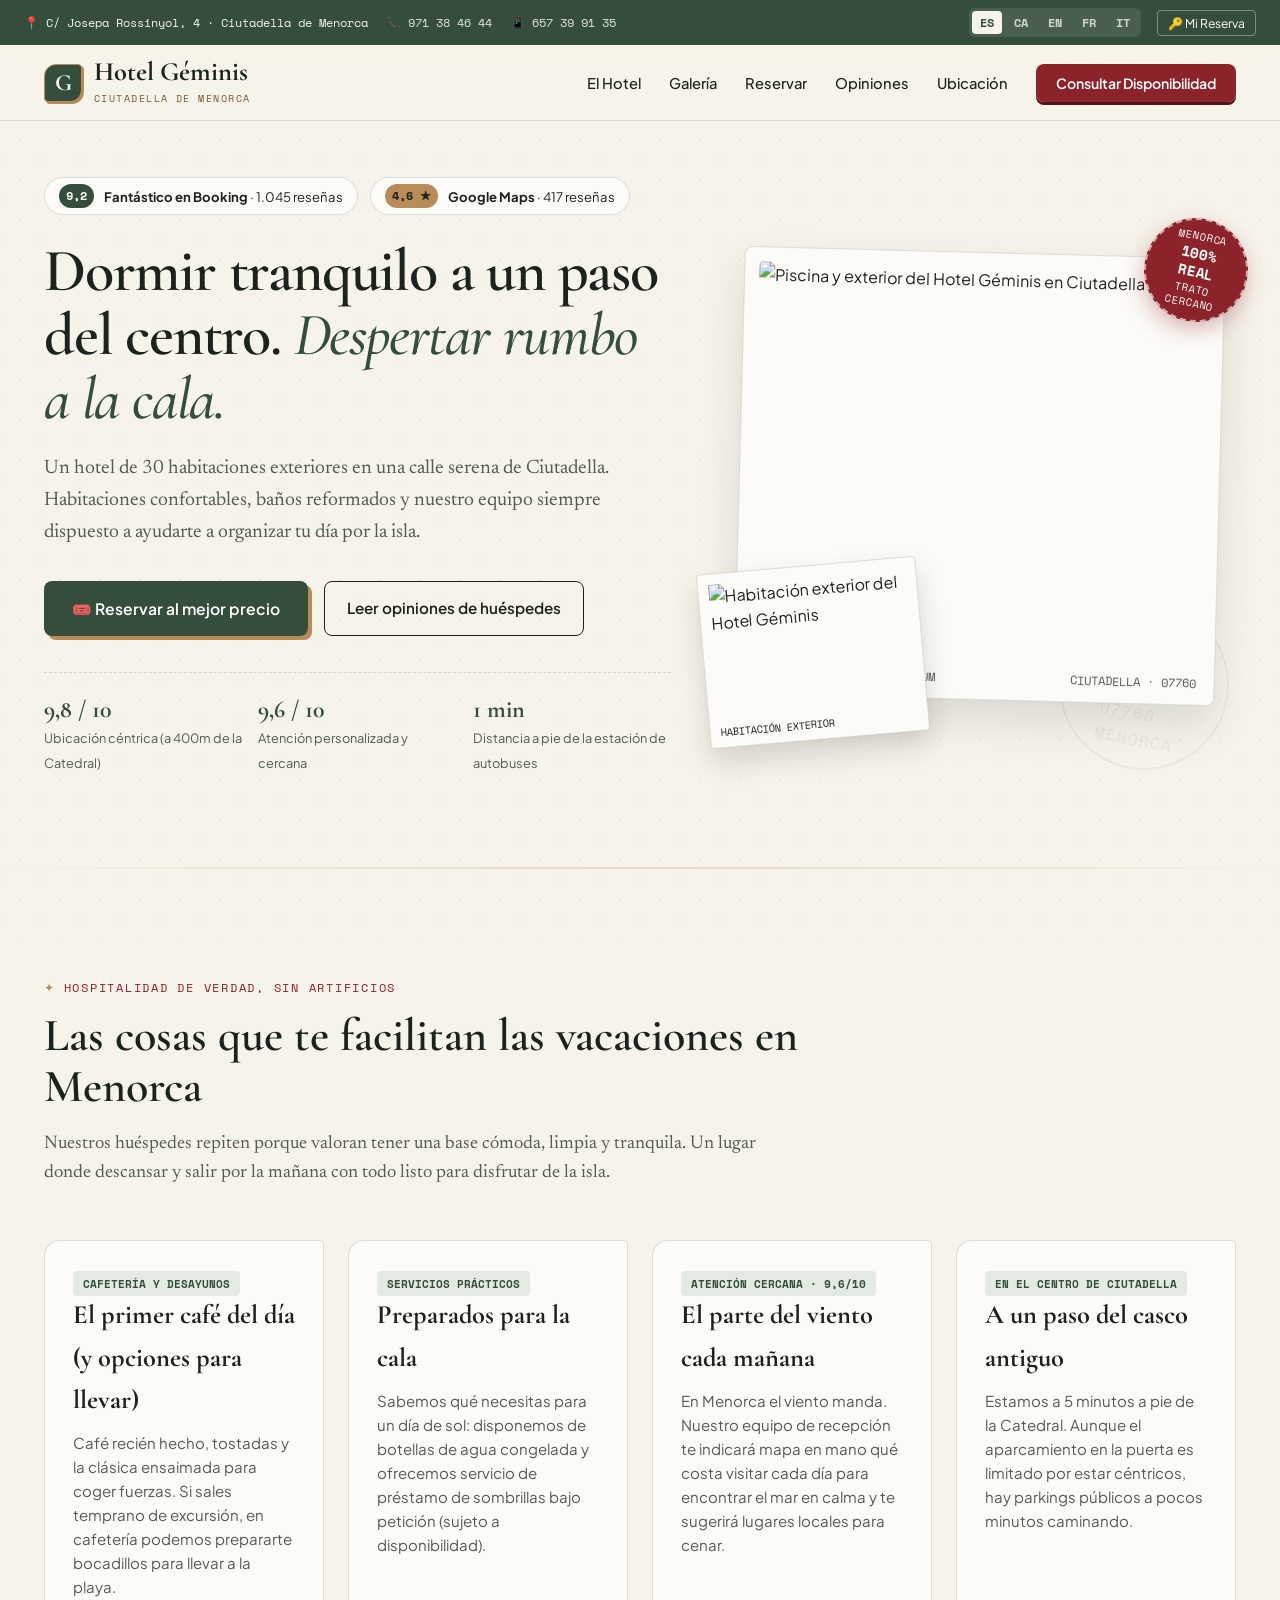
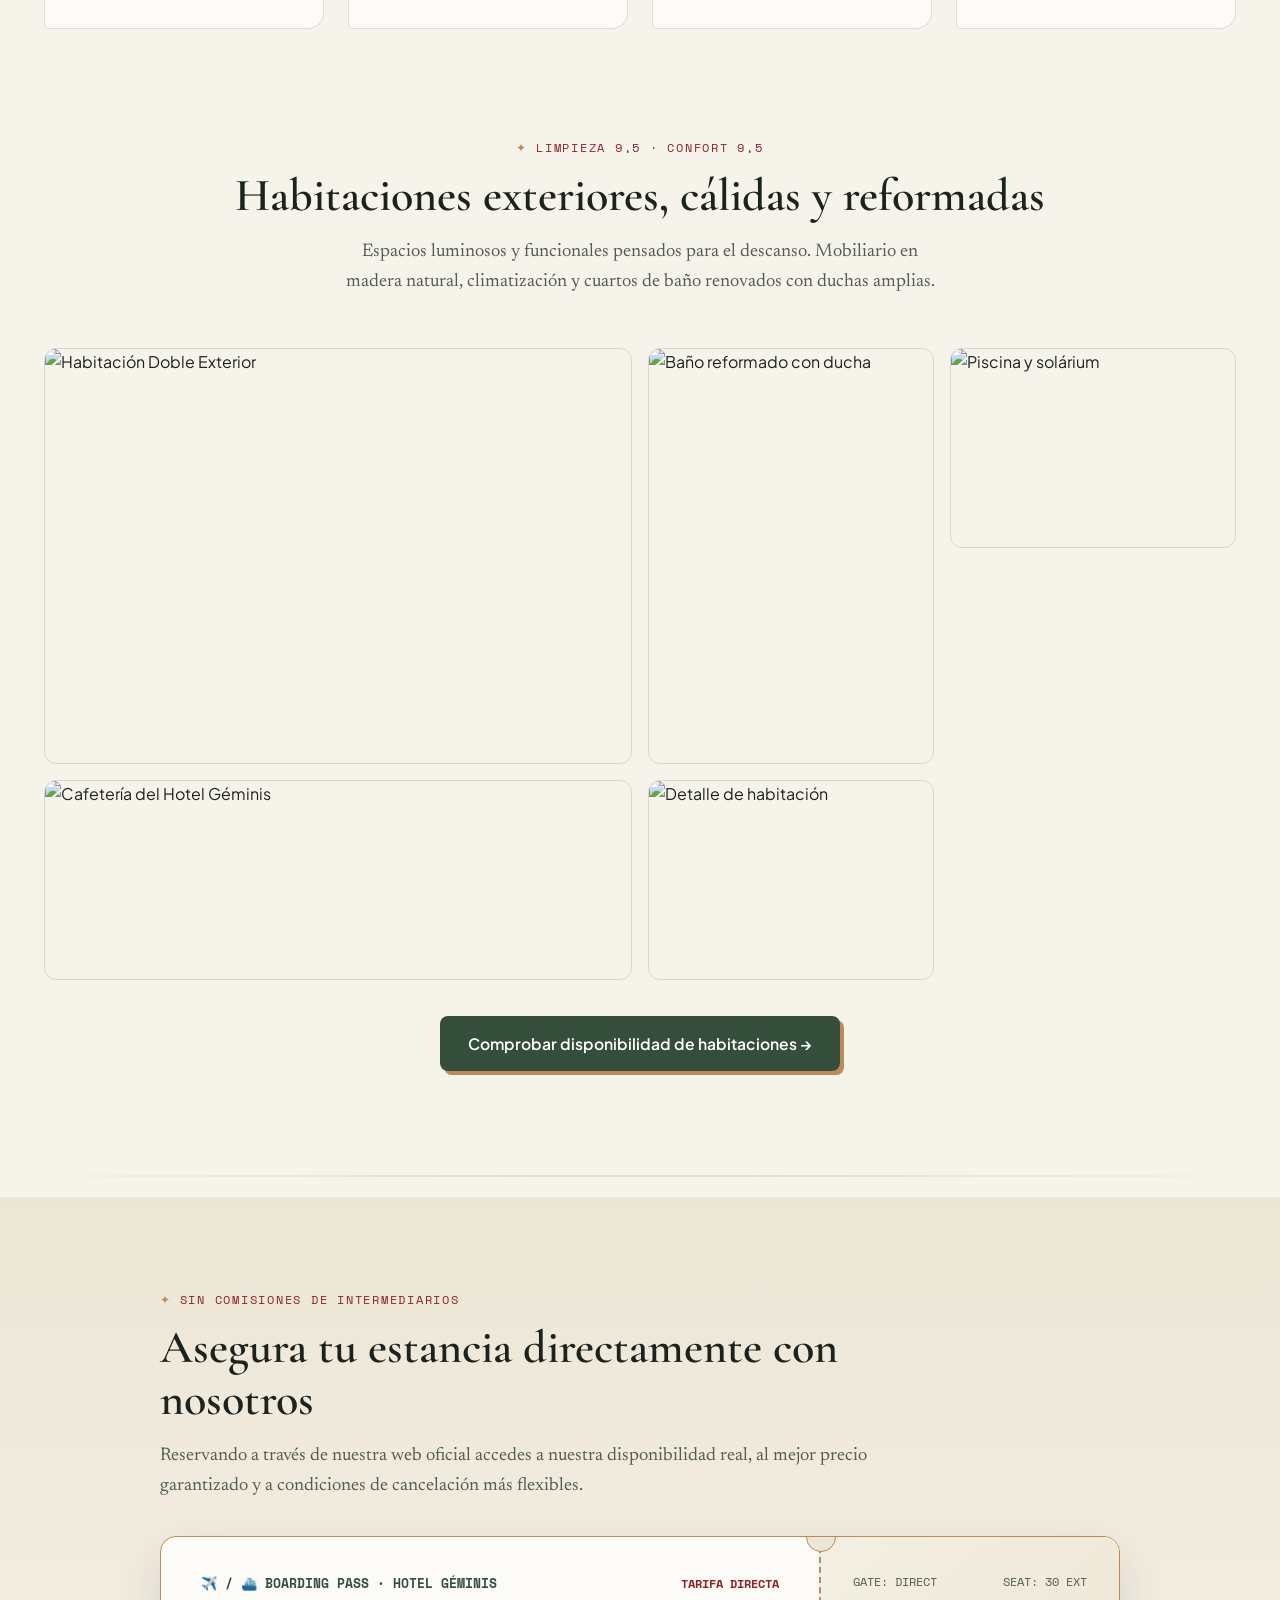
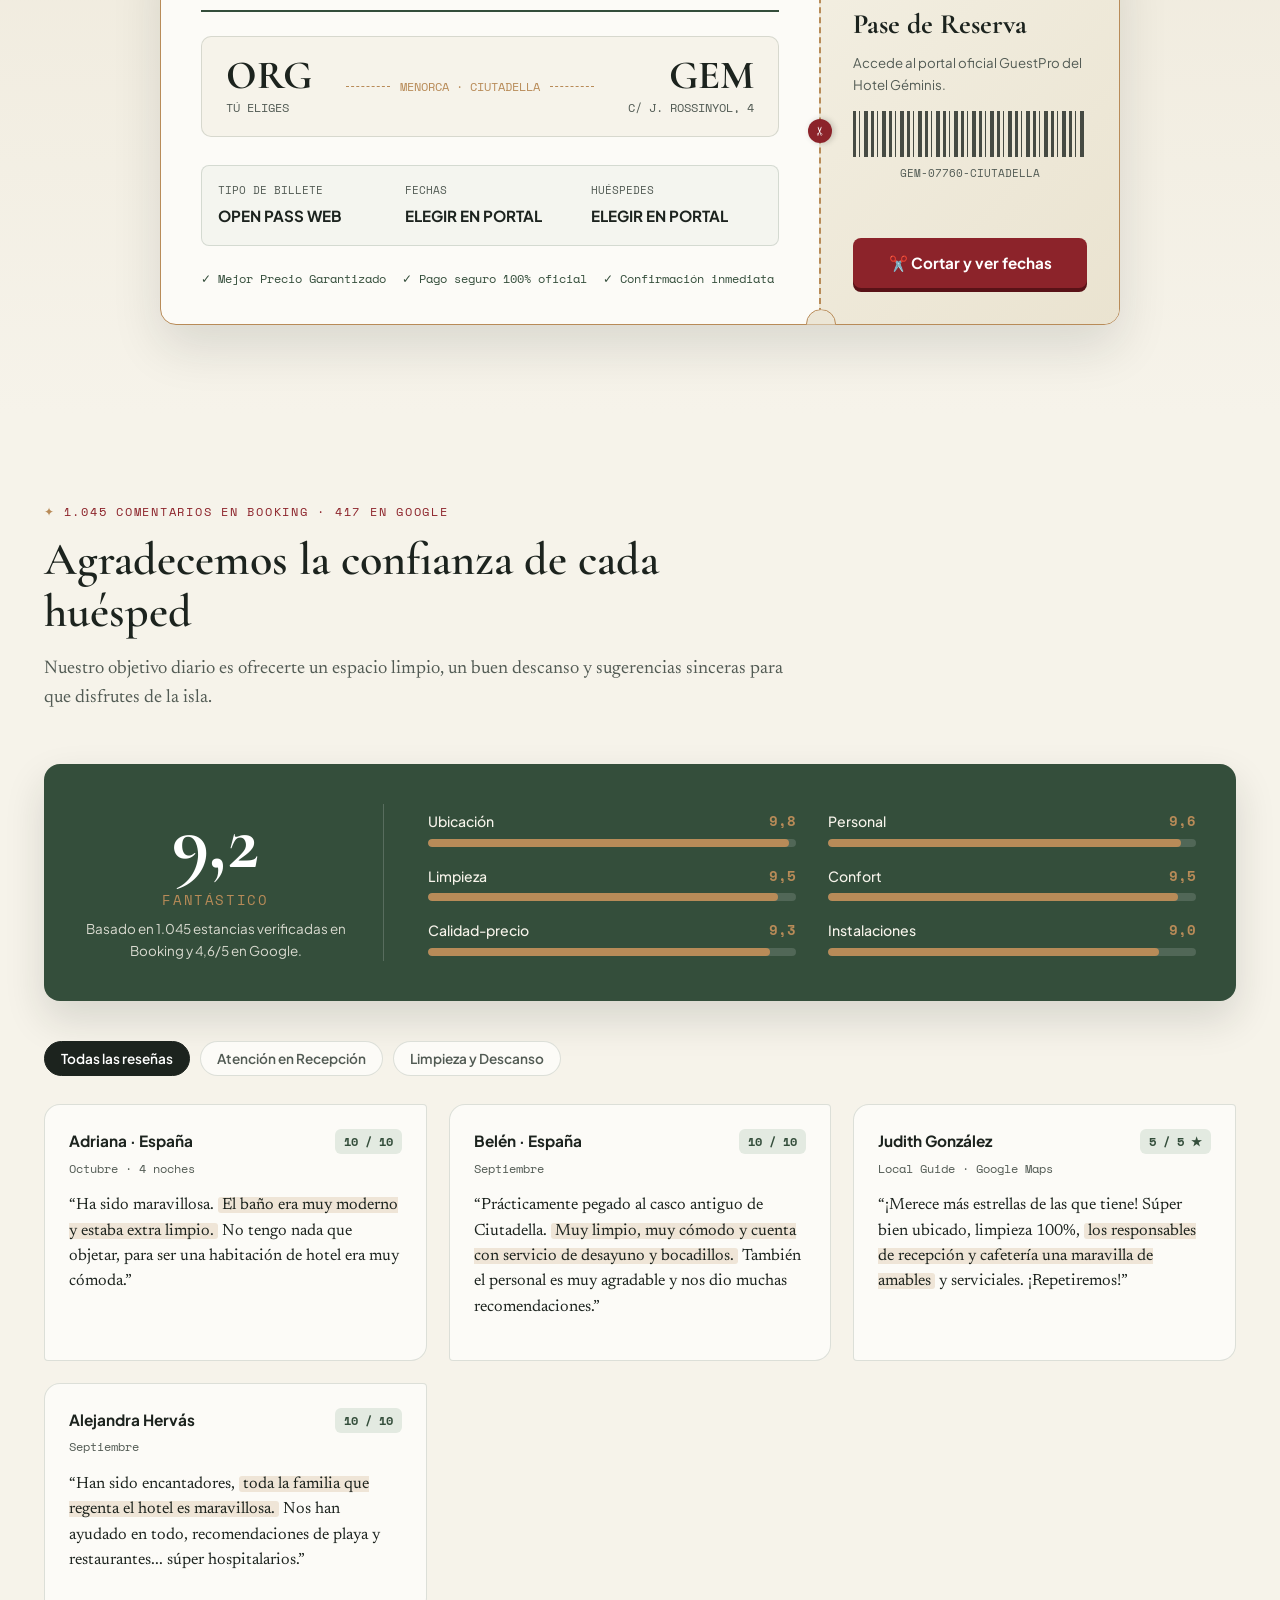
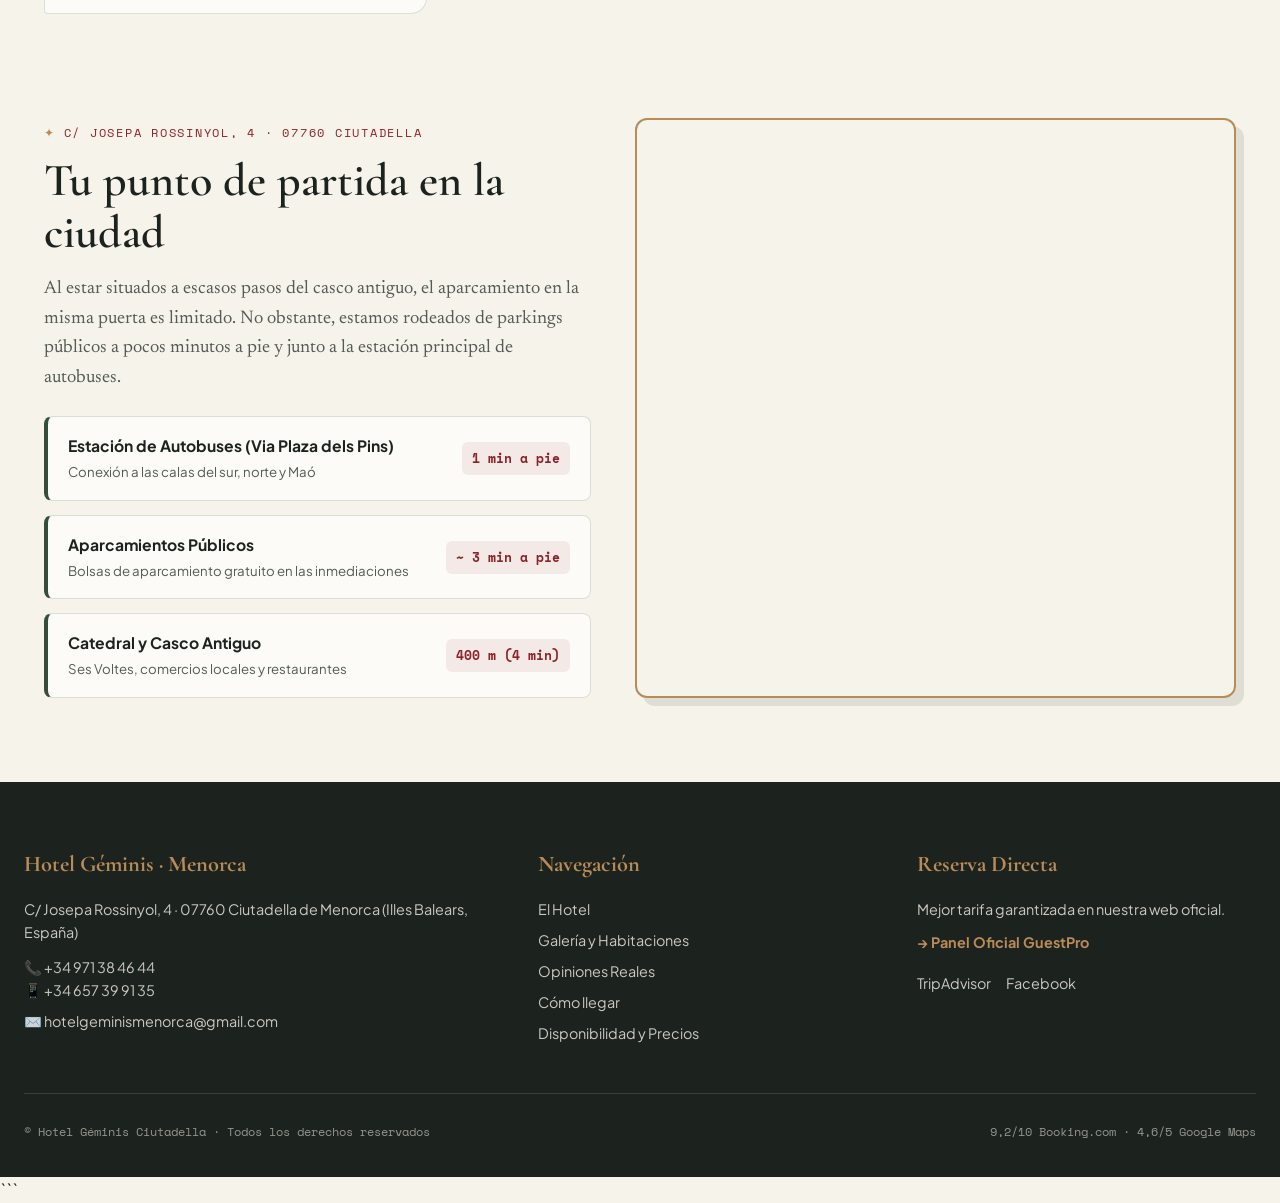
==== commit f229ff77: "Fixed wallpaper+animations" ====
--- a/index.html
+++ b/index.html
@@ -52,37 +52,23 @@
     }
 
     /* ==========================================================================
-       FONDO DINÁMICO & MOSAICOS (BASE64 SAFE)
+       FONDO DINÁMICO (LIMPIO Y FLUIDO)
        ========================================================================== */
     .dynamic-bg {
-      position: fixed; top: 0; left: 0; width: 100%; height: 100vh;
-      pointer-events: none; z-index: 0; overflow: hidden;
+      /* Ampliamos ligeramente el tamaño para que el desplazamiento sea infinito sin cortes */
+      position: fixed; top: -40px; left: -40px; right: -40px; bottom: -40px;
+      pointer-events: none; z-index: 0;
       background-image: 
-        radial-gradient(rgba(52, 78, 59, 0.04) 1px, transparent 0),
-        radial-gradient(rgba(184, 139, 88, 0.04) 1px, transparent 0);
-      background-size: 32px 32px; background-position: 0 0, 16px 16px;
-    }
-
-    /* Patrón de cuadrados verdes en Base64 para evitar errores de renderizado */
-    .mosaic-bg-subtle { position: relative; }
-    .mosaic-bg-subtle::after {
-      content: ''; position: absolute; inset: 0; opacity: 0.04; pointer-events: none; z-index: 1;
-      background-image: url("[data-uri]");
-    }
-
-    .floating-tile {
-      position: absolute; width: 60px; height: 60px; opacity: 0.04;
-      background-image: url("[data-uri]");
-      animation: floatUp 35s linear infinite;
-    }
-
-    .floating-tile:nth-child(1) { left: 10%; bottom: -10%; animation-duration: 30s; transform: rotate(15deg); }
-    .floating-tile:nth-child(2) { left: 85%; bottom: -10%; animation-duration: 40s; animation-delay: 5s; transform: rotate(-20deg) scale(0.8); }
-    .floating-tile:nth-child(3) { left: 50%; bottom: -10%; animation-duration: 45s; animation-delay: 10s; transform: rotate(45deg) scale(1.2); }
-
-    @keyframes floatUp {
-      0% { transform: translateY(100px) rotate(0deg); }
-      100% { transform: translateY(-120vh) rotate(180deg); }
+        radial-gradient(rgba(52, 78, 59, 0.05) 1.5px, transparent 0),
+        radial-gradient(rgba(184, 139, 88, 0.05) 1.5px, transparent 0);
+      background-size: 40px 40px; 
+      background-position: 0 0, 20px 20px;
+      animation: moveBg 60s linear infinite;
+    }
+
+    @keyframes moveBg {
+      0% { transform: translate(0, 0); }
+      100% { transform: translate(40px, 40px); }
     }
 
     /* Animaciones sutiles y elegantes (Hover & Reveal) */
@@ -113,11 +99,12 @@
     .stamp-2 { top: 40%; left: 2%; --rot: -14deg; --stamp-color: var(--green-curtain); }
     .stamp-3 { top: 75%; right: 3%; --rot: -8deg; --stamp-color: var(--wood-dark); }
 
-    /* Divisor Cenefa (Base64 Safe) */
-    .hydraulic-ribbon {
-      width: 100%; height: 44px; background-color: var(--bg-sand);
-      border-top: 1px solid var(--border-subtle); border-bottom: 1px solid var(--border-subtle);
-      background-image: url("[data-uri]");
+    /* Divisor Elegante (Reemplazo del cuadriculado que fallaba) */
+    .elegant-divider {
+      width: 100%; height: 2px;
+      background: linear-gradient(90deg, transparent, var(--wood-oak), transparent);
+      opacity: 0.25;
+      margin: 20px 0;
       position: relative; z-index: 2;
     }
 
@@ -311,13 +298,8 @@
 </head>
 <body>
 
-  <!-- FONDO DINÁMICO JUGUETÓN -->
-  <div class="dynamic-bg">
-    <div class="floating-tile"></div>
-    <div class="floating-tile"></div>
-    <div class="floating-tile"></div>
-    <div class="floating-tile"></div>
-  </div>
+  <!-- FONDO DINÁMICO FLUIDO Y LIMPIO -->
+  <div class="dynamic-bg"></div>
 
   <!-- SELLOS POSTALES DE FONDO (SCROLL) -->
   <div class="stamp-layer" aria-hidden="true">
@@ -442,7 +424,7 @@
         <strong style="font-size: 0.9rem; margin: 2px 0;">100% REAL</strong>
         <span data-i18n="postmark_close">TRATO CERCANO</span>
       </div>
-      <div class="postcard-main mosaic-bg-subtle hover-lift">
+      <div class="postcard-main hover-lift">
         <img src="https://cf.bstatic.com/xdata/images/hotel/max1024x768/301383553.jpg?k=2c0d950402c170b0e9f2b7b86fd96978dbdb9060557fac224faf57dd23cb156c&o=&hp=1" alt="Piscina y exterior del Hotel Géminis en Ciutadella">
         <div class="postcard-caption">
           <span data-i18n="cap_pool">FIG 01. PISCINA Y SOLÁRIUM</span>
@@ -456,7 +438,7 @@
     </div>
   </section>
 
-  <div class="hydraulic-ribbon" title="Patrón hidráulico original de nuestras habitaciones"></div>
+  <div class="elegant-divider"></div>
 
   <!-- LA CASA Y SERVICIOS -->
   <section id="esencia" class="section reveal">
@@ -469,7 +451,7 @@
     </div>
 
     <div class="perks-grid">
-      <article class="perk-card mosaic-bg-subtle hover-lift">
+      <article class="perk-card hover-lift">
         <div>
           <span class="perk-tag" data-i18n="perk1_tag">CAFETERÍA Y DESAYUNOS</span>
           <h3 data-i18n="perk1_title">El primer café del día (y opciones para llevar)</h3>
@@ -479,7 +461,7 @@
         </div>
       </article>
 
-      <article class="perk-card mosaic-bg-subtle hover-lift">
+      <article class="perk-card hover-lift">
         <div>
           <span class="perk-tag" data-i18n="perk2_tag">SERVICIOS PRÁCTICOS</span>
           <h3 data-i18n="perk2_title">Preparados para la cala</h3>
@@ -489,7 +471,7 @@
         </div>
       </article>
 
-      <article class="perk-card mosaic-bg-subtle hover-lift">
+      <article class="perk-card hover-lift">
         <div>
           <span class="perk-tag" data-i18n="perk3_tag">ATENCIÓN CERCANA · 9,6/10</span>
           <h3 data-i18n="perk3_title">El parte del viento cada mañana</h3>
@@ -499,7 +481,7 @@
         </div>
       </article>
 
-      <article class="perk-card mosaic-bg-subtle hover-lift">
+      <article class="perk-card hover-lift">
         <div>
           <span class="perk-tag" data-i18n="perk4_tag">EN EL CENTRO DE CIUTADELLA</span>
           <h3 data-i18n="perk4_title">A un paso del casco antiguo</h3>
@@ -546,7 +528,7 @@
     </div>
   </section>
 
-  <div class="hydraulic-ribbon"></div>
+  <div class="elegant-divider"></div>
 
   <!-- BILLETE (OPEN TICKET - RESERVA) -->
   <section id="billete" class="ticket-section reveal">
@@ -560,7 +542,7 @@
       </div>
 
       <div class="boarding-pass">
-        <div class="ticket-main mosaic-bg-subtle">
+        <div class="ticket-main">
           <div>
             <div class="ticket-top-bar">
               <div class="ticket-airline">
@@ -687,7 +669,7 @@
     </div>
 
     <div class="reviews-masonry" id="reviews-grid">
-      <article class="review-card mosaic-bg-subtle hover-lift" data-category="comfort">
+      <article class="review-card hover-lift" data-category="comfort">
         <div style="position:relative; z-index:2;">
           <div class="review-card-header">
             <div class="reviewer-info">
@@ -702,7 +684,7 @@
         </div>
       </article>
 
-      <article class="review-card mosaic-bg-subtle hover-lift" data-category="comfort">
+      <article class="review-card hover-lift" data-category="comfort">
         <div style="position:relative; z-index:2;">
           <div class="review-card-header">
             <div class="reviewer-info">
@@ -717,7 +699,7 @@
         </div>
       </article>
 
-      <article class="review-card mosaic-bg-subtle hover-lift" data-category="staff">
+      <article class="review-card hover-lift" data-category="staff">
         <div style="position:relative; z-index:2;">
           <div class="review-card-header">
             <div class="reviewer-info">
@@ -732,7 +714,7 @@
         </div>
       </article>
 
-      <article class="review-card mosaic-bg-subtle hover-lift" data-category="staff">
+      <article class="review-card hover-lift" data-category="staff">
         <div style="position:relative; z-index:2;">
           <div class="review-card-header">
             <div class="reviewer-info">
@@ -794,7 +776,7 @@
 
   <!-- MODAL "MI RESERVA" -->
   <div class="modal-backdrop" id="booking-modal" onclick="if(event.target === this) toggleModal(false)">
-    <div class="modal-box mosaic-bg-subtle">
+    <div class="modal-box">
       <button class="modal-close" onclick="toggleModal(false)" aria-label="Cerrar">×</button>
       <span class="eyebrow">GUESTPRO · HOTEL GÉMINIS</span>
       <h3 style="font-family: var(--font-display); font-size: 2rem; margin-bottom: 8px;" data-i18n="modal_title">Accede a tu reserva</h3>
@@ -879,11 +861,9 @@
     document.addEventListener("DOMContentLoaded", function() {
       const mapEl = document.getElementById('map');
       if(mapEl) {
-        // Inicializamos con un pequeño retardo para evitar fallos de renderizado
         setTimeout(() => {
             var map = L.map('map').setView([40.0008, 3.8378], 16);
             
-            // Servidor libre de OpenStreetMap (No requiere API key)
             L.tileLayer('https://tile.openstreetmap.org/{z}/{x}/{y}.png', {
               maxZoom: 19,
               attribution: '&copy; <a href="http://www.openstreetmap.org/copyright">OpenStreetMap</a>'
@@ -948,7 +928,7 @@
     }, { passive: true });
     setTimeout(() => stamps[0]?.classList.add('stamped'), 400);
 
-    // 7. SISTEMA DE TRADUCCIÓN INSTANTÁNEA POR JS (A PRUEBA DE BALAS)
+    // 7. SISTEMA DE TRADUCCIÓN INSTANTÁNEA POR JS (INCLUYE TODOS LOS IDIOMAS)
     const i18n = {
       es: {
         nav_my_booking: "🔑 Mi Reserva", nav_essence: "El Hotel", nav_gallery: "Galería", nav_rooms: "Habitaciones", nav_ticket: "Reservar", nav_reviews: "Opiniones", nav_location: "Ubicación", nav_book_cta: "Consultar Disponibilidad",
@@ -1015,8 +995,106 @@
         dist3_title: "Cathedral & Old Town", dist3_desc: "Ses Voltes, local shops and restaurants", dist3_time: "400 m (4 min)",
         modal_title: "Access your booking", modal_desc: "View or manage your stay directly on our official portal.", modal_email: "CONFIRMATION EMAIL", modal_voucher: "BOOKING REFERENCE", modal_btn: "Go to GuestPro portal →",
         footer_nav: "Navigation", footer_direct: "Direct Booking", footer_desc: "Best rate guaranteed on our official website.", footer_panel: "→ Official GuestPro Panel", stamp_start: "STARTING POINT", stamp_cove: "HEADING TO THE COVE", stamp_rest: "& TO REST"
+      },
+      ca: {
+        nav_my_booking: "🔑 La meva reserva", nav_essence: "L'Hotel", nav_gallery: "Galeria", nav_rooms: "Habitacions", nav_ticket: "Reservar", nav_reviews: "Opinions", nav_location: "Ubicació", nav_book_cta: "Consultar Disponibilitat",
+        badge_booking: "Fantàstic a Booking",
+        hero_title: "Dormir tranquil a un pas del centre. <em>Despertar rumb a la cala.</em>",
+        hero_subtitle: "Un hotel de 30 habitacions exteriors en un carrer serè de Ciutadella. Habitacions confortables, banys reformats i el nostre equip sempre disposat a ajudar-te a organitzar el teu dia per l'illa.",
+        hero_cta_primary: "🎟️ Reservar al millor preu", hero_cta_secondary: "Llegir opinions d'hostes",
+        fact_location: "Ubicació cèntrica (a 400m de la Catedral)", fact_staff: "Atenció personalitzada i propera", fact_parking: "Distància a peu de l'estació d'autobusos",
+        postmark_close: "TRACTE PROPER", cap_pool: "FIG 01. PISCINA I SOLÀRIUM", cap_room: "HABITACIÓ EXTERIOR",
+        essence_eyebrow: "Hospitalitat de veritat, sense artificis", essence_title: "Les coses que et faciliten les vacances a Menorca", essence_desc: "Els nostres hostes repeteixen perquè valoren tenir una base còmoda, neta i tranquil·la. Un lloc on descansar i sortir al matí amb tot llest per gaudir de l'illa.",
+        perk1_tag: "CAFETERIA I ESMORZARS", perk1_title: "El primer cafè del dia (i opcions per emportar)", perk1_body: "Cafè acabat de fer, torrades i la clàssica ensaïmada per agafar forces. Si surts d'hora d'excursió, a la cafeteria podem preparar-te entrepans per portar a la platja.",
+        perk2_tag: "SERVEIS PRÀCTICS", perk2_title: "Preparats per a la cala", perk2_body: "Sabem què necessites per a un dia de sol: disposem d'ampolles d'aigua congelada i oferim servei de préstec de para-sols sota petició (subjecte a disponibilitat).",
+        perk3_tag: "ATENCIÓ PROPERA · 9,6/10", perk3_title: "El comunicat del vent cada matí", perk3_body: "A Menorca el vent mana. El nostre equip de recepció t'indicarà mapa en mà quina costa visitar cada dia per trobar el mar en calma i et suggeriran llocs locals per sopar.",
+        perk4_tag: "AL CENTRE DE CIUTADELLA", perk4_title: "A un pas del nucli antic", perk4_body: "Estem a 5 minuts a peu de la Catedral. Tot i que l'aparcament a la porta és limitat per estar cèntrics, hi ha pàrquings públics a pocs minuts caminant.",
+        gallery_eyebrow: "Neteja 9,5 · Confort 9,5", gallery_title: "Habitacions exteriors, càlides i reformades", gallery_desc: "Espais lluminosos i funcionals pensats per al descans. Mobiliari de fusta natural, climatització i banys renovats amb dutxes àmplies.", rooms_cta: "Comprovar disponibilitat d'habitacions →",
+        ticket_eyebrow: "Sense comissions d'intermediaris", ticket_title: "Assegura la teva estada directament amb nosaltres", ticket_desc: "Reservant a través de la nostra web oficial accedeixes a la nostra disponibilitat real, al millor preu garantit i a condicions de cancel·lació més flexibles.",
+        tick_direct: "TARIFA DIRECTA", ticket_origin: "Tu Tries", tick_class: "TIPUS DE BITLLET", tick_open: "OPEN PASS WEB", tick_dates: "DATES", tick_portal: "TRIAR AL PORTAL", tick_guests: "HOSTES", tick_portal2: "TRIAR AL PORTAL",
+        ticket_perk1: "✓ Millor Preu Garantit", ticket_perk2: "✓ Pagament segur 100% oficial", ticket_perk3: "✓ Confirmació immediata",
+        stub_title: "Passi de Reserva", stub_subtitle: "Accedeix al portal oficial GuestPro de l'Hotel Géminis.", stub_btn: "✂️ Tallar i veure dates",
+        reviews_eyebrow: "1.045 comentaris a Booking · 417 a Google", reviews_title: "Agraïm la confiança de cada hoste", reviews_desc: "El nostre objectiu diari és oferir-te un espai net, un bon descans i suggeriments sincers perquè gaudeixis de l'illa.",
+        score_fantastic: "Fantàstic", score_verified: "Basat en 1.045 estades verificades a Booking i 4,6/5 a Google.",
+        cat_location: "Ubicació", cat_staff: "Personal", cat_clean: "Neteja", cat_comfort: "Confort", cat_value: "Qualitat-preu", cat_facilities: "Instal·lacions",
+        filter_all: "Totes les ressenyes", filter_staff: "Atenció a Recepció", filter_clean: "Neteja i Descans",
+        rev_adr_date: "Octubre · 4 nits", rev_adr_txt: "“Ha estat meravellosa. <span class='review-highlight'>El bany era molt modern i estava extra net.</span> No tinc res a objectar, per ser una habitació d'hotel era molt còmoda.”",
+        rev_bel_date: "Setembre", rev_bel_txt: "“Pràcticament enganxat al nucli antic de Ciutadella. <span class='review-highlight'>Molt net, molt còmode i compta amb servei d'esmorzar i entrepans.</span> També el personal és molt agradable i ens va donar moltes recomanacions.”",
+        rev_jud_txt: "“Mereix més estrelles de les que té! Súper ben ubicat, neteja 100%, <span class='review-highlight'>els responsables de recepció i cafeteria una meravella d'amables</span> i servicials. Repetirem!”",
+        rev_ale_date: "Setembre", rev_ale_txt: "“Han estat encantadors, <span class='review-highlight'>tota la família que regenta l'hotel és meravellosa.</span> Ens han ajudat en tot, recomanacions de platja i restaurants... súper hospitalaris.”",
+        loc_eyebrow: "C/ Josepa Rossinyol, 4 · 07760 Ciutadella", loc_title: "El teu punt de partida a la ciutat", loc_desc: "A l'estar situats a escassos passos del nucli antic, l'aparcament a la mateixa porta és limitat. Això no obstant, estem envoltats de pàrquings públics a pocs minuts a peu i al costat de l'estació principal d'autobusos.",
+        dist1_title: "Estació d'Autobusos (Via Plaça dels Pins)", dist1_desc: "Connexió a les cales del sud, nord i Maó", dist1_time: "1 min a peu",
+        dist2_title: "Aparcaments Públics", dist2_desc: "Bosses d'aparcament gratuït als voltants", dist2_time: "~ 3 min a peu",
+        dist3_title: "Catedral i Nucli Antic", dist3_desc: "Ses Voltes, comerços locals i restaurants", dist3_time: "400 m (4 min)",
+        modal_title: "Accedeix a la teva reserva", modal_desc: "Consulta o gestiona la teva estada directament al nostre portal oficial.", modal_email: "EMAIL DE CONFIRMACIÓ", modal_voucher: "CODI LOCALITZADOR", modal_btn: "Anar al portal GuestPro →",
+        footer_nav: "Navegació", footer_direct: "Reserva Directa", footer_desc: "Millor tarifa garantida a la nostra web oficial.", footer_panel: "→ Panell Oficial GuestPro", stamp_start: "PUNT DE PARTIDA", stamp_cove: "RUMB A LA CALA", stamp_rest: "& AL DESCANS"
+      },
+      fr: {
+        nav_my_booking: "🔑 Ma Réservation", nav_essence: "L'Hôtel", nav_gallery: "Galerie", nav_rooms: "Chambres", nav_ticket: "Réserver", nav_reviews: "Avis", nav_location: "Emplacement", nav_book_cta: "Vérifier la Disponibilité",
+        badge_booking: "Fantastique sur Booking",
+        hero_title: "Dormez au calme à deux pas du centre. <em>Réveillez-vous prêt pour la crique.</em>",
+        hero_subtitle: "Un hôtel de 30 chambres extérieures dans une rue sereine de Ciutadella. Chambres confortables, salles de bains rénovées et notre équipe toujours prête à vous aider à organiser votre journée sur l'île.",
+        hero_cta_primary: "🎟️ Réserver au meilleur prix", hero_cta_secondary: "Lire les avis des clients",
+        fact_location: "Emplacement central (à 400m de la Cathédrale)", fact_staff: "Service personnalisé et chaleureux", fact_parking: "À quelques pas de la gare routière",
+        postmark_close: "ACCUEIL CHALEUREUX", cap_pool: "FIG 01. PISCINE ET SOLARIUM", cap_room: "CHAMBRE EXTÉRIEURE",
+        essence_eyebrow: "Une vraie hospitalité, sans artifices", essence_title: "Les détails qui facilitent vos vacances à Minorque", essence_desc: "Nos clients reviennent car ils apprécient d'avoir une base confortable, propre et calme. Un endroit pour se reposer et partir le matin avec tout ce qu'il faut pour profiter de l'île.",
+        perk1_tag: "CAFÉTÉRIA ET PETITS-DÉJEUNERS", perk1_title: "Le premier café de la journée (et options à emporter)", perk1_body: "Café fraîchement moulu, pain grillé et l'ensaimada classique pour prendre des forces. Si vous partez tôt en excursion, nous pouvons vous préparer des sandwichs pour la plage.",
+        perk2_tag: "SERVICES PRATIQUES", perk2_title: "Prêts pour la crique", perk2_body: "Nous savons ce dont vous avez besoin pour une journée au soleil : nous avons des bouteilles d'eau congelées et proposons des parasols sur demande (sous réserve de disponibilité).",
+        perk3_tag: "ACCUEIL CHALEUREUX · 9,6/10", perk3_title: "Le bulletin météo chaque matin", perk3_body: "À Minorque, c'est le vent qui décide. Notre équipe de réception vous montrera sur la carte quelle côte visiter chaque jour pour trouver une mer calme et vous suggérera des endroits locaux pour dîner.",
+        perk4_tag: "AU CENTRE DE CIUTADELLA", perk4_title: "À deux pas de la vieille ville", perk4_body: "Nous sommes à 5 minutes à pied de la Cathédrale. Bien que le stationnement devant la porte soit limité, il y a des parkings publics à quelques minutes de marche.",
+        gallery_eyebrow: "Propreté 9,5 · Confort 9,5", gallery_title: "Chambres extérieures, chaleureuses et rénovées", gallery_desc: "Espaces lumineux et fonctionnels conçus pour le repos. Meubles en bois naturel, climatisation et salles de bains rénovées avec de grandes douches.", rooms_cta: "Vérifier la disponibilité des chambres →",
+        ticket_eyebrow: "Sans commissions d'intermédiaires", ticket_title: "Réservez votre séjour directement avec nous", ticket_desc: "En réservant via notre site officiel, vous accédez à notre disponibilité réelle, au meilleur prix garanti et à des conditions d'annulation plus flexibles.",
+        tick_direct: "TARIF DIRECT", ticket_origin: "Vous Choisissez", tick_class: "TYPE DE BILLET", tick_open: "OPEN PASS WEB", tick_dates: "DATES", tick_portal: "CHOISIR SUR LE PORTAIL", tick_guests: "CLIENTS", tick_portal2: "CHOISIR SUR LE PORTAIL",
+        ticket_perk1: "✓ Meilleur Prix Garanti", ticket_perk2: "✓ Paiement sécurisé 100% officiel", ticket_perk3: "✓ Confirmation immédiate",
+        stub_title: "Pass de Réservation", stub_subtitle: "Accédez au portail officiel GuestPro de l'Hôtel Géminis.", stub_btn: "✂️ Couper et voir les dates",
+        reviews_eyebrow: "1 045 commentaires sur Booking · 417 sur Google", reviews_title: "Nous apprécions la confiance de chaque client", reviews_desc: "Notre objectif quotidien est de vous offrir un espace propre, un bon repos et des suggestions sincères pour profiter de l'île.",
+        score_fantastic: "Fantastique", score_verified: "Basé sur 1 045 séjours vérifiés sur Booking et 4,6/5 sur Google.",
+        cat_location: "Emplacement", cat_staff: "Personnel", cat_clean: "Propreté", cat_comfort: "Confort", cat_value: "Rapport qualité/prix", cat_facilities: "Équipements",
+        filter_all: "Tous les avis", filter_staff: "Accueil à la Réception", filter_clean: "Propreté et Repos",
+        rev_adr_date: "Octobre · 4 nuits", rev_adr_txt: "« C'était merveilleux. <span class='review-highlight'>La salle de bain était très moderne et extrêmement propre.</span> Je n'ai rien à redire, pour une chambre d'hôtel c'était très confortable. »",
+        rev_bel_date: "Septembre", rev_bel_txt: "« Pratiquement collé à la vieille ville de Ciutadella. <span class='review-highlight'>Très propre, très confortable et dispose d'un service de petit-déjeuner et de sandwichs.</span> Le personnel est aussi très agréable et nous a donné de nombreuses recommandations. »",
+        rev_jud_txt: "« Mérite plus d'étoiles qu'il n'en a ! Super bien situé, propreté 100%, <span class='review-highlight'>les responsables de la réception et de la cafétéria sont d'une gentillesse</span> et d'une serviabilité merveilleuses. Nous reviendrons ! »",
+        rev_ale_date: "Septembre", rev_ale_txt: "« Ils ont été charmants, <span class='review-highlight'>toute la famille qui gère l'hôtel est merveilleuse.</span> Ils nous ont aidés pour tout, recommandations de plages et restaurants... super hospitaliers. »",
+        loc_eyebrow: "C/ Josepa Rossinyol, 4 · 07760 Ciutadella", loc_title: "Votre point de départ dans la ville", loc_desc: "Étant situés à quelques pas de la vieille ville, le stationnement devant la porte est limité. Cependant, nous sommes entourés de parkings publics à quelques minutes à pied et juste à côté de la gare routière principale.",
+        dist1_title: "Gare Routière (Via Plaza dels Pins)", dist1_desc: "Connexion aux criques du sud, du nord et Maó", dist1_time: "1 min à pied",
+        dist2_title: "Parkings Publics", dist2_desc: "Zones de stationnement gratuit à proximité", dist2_time: "~ 3 min à pied",
+        dist3_title: "Cathédrale et Vieille Ville", dist3_desc: "Ses Voltes, commerces locaux et restaurants", dist3_time: "400 m (4 min)",
+        modal_title: "Accédez à votre réservation", modal_desc: "Consultez ou gérez votre séjour directement sur notre portail officiel.", modal_email: "EMAIL DE CONFIRMATION", modal_voucher: "CODE DE RÉSERVATION", modal_btn: "Aller sur le portail GuestPro →",
+        footer_nav: "Navigation", footer_direct: "Réservation Directe", footer_desc: "Meilleur tarif garanti sur notre site officiel.", footer_panel: "→ Portail Officiel GuestPro", stamp_start: "POINT DE DÉPART", stamp_cove: "CAP SUR LA CRIQUE", stamp_rest: "& AU REPOS"
+      },
+      it: {
+        nav_my_booking: "🔑 La mia Prenotazione", nav_essence: "L'Hotel", nav_gallery: "Galleria", nav_rooms: "Camere", nav_ticket: "Prenota", nav_reviews: "Recensioni", nav_location: "Posizione", nav_book_cta: "Verifica Disponibilità",
+        badge_booking: "Fantastico su Booking",
+        hero_title: "Dormi tranquillo a due passi dal centro. <em>Svegliati pronto per la caletta.</em>",
+        hero_subtitle: "Un hotel di 30 camere esterne in una strada serena di Ciutadella. Camere confortevoli, bagni rinnovati e il nostro team sempre pronto ad aiutarti a organizzare la tua giornata sull'isola.",
+        hero_cta_primary: "🎟️ Prenota al miglior prezzo", hero_cta_secondary: "Leggi le recensioni degli ospiti",
+        fact_location: "Posizione centrale (a 400m dalla Cattedrale)", fact_staff: "Servizio personalizzato e accogliente", fact_parking: "A due passi dalla stazione degli autobus",
+        postmark_close: "ACCOGLIENZA CALOROSA", cap_pool: "FIG 01. PISCINA E SOLARIUM", cap_room: "CAMERA ESTERNA",
+        essence_eyebrow: "Vera ospitalità, senza artifici", essence_title: "I dettagli che facilitano le tue vacanze a Minorca", essence_desc: "I nostri ospiti tornano perché apprezzano avere una base comoda, pulita e tranquilla. Un luogo dove riposare e uscire la mattina con tutto pronto per godersi l'isola.",
+        perk1_tag: "CAFFETTERIA E COLAZIONI", perk1_title: "Il primo caffè della giornata (e opzioni da asporto)", perk1_body: "Caffè appena fatto, pane tostato e la classica ensaimada per prendere le forze. Se parti presto per un'escursione, possiamo preparare panini da portare in spiaggia.",
+        perk2_tag: "SERVIZI PRATICI", perk2_title: "Pronti per la caletta", perk2_body: "Sappiamo di cosa hai bisogno per una giornata al sole: abbiamo bottiglie d'acqua congelate e offriamo ombrelloni su richiesta (soggetti a disponibilità).",
+        perk3_tag: "ACCOGLIENZA CALOROSA · 9,6/10", perk3_title: "Il bollettino del vento ogni mattina", perk3_body: "A Minorca comanda il vento. Il nostro team della reception ti mostrerà sulla mappa quale costa visitare ogni giorno per trovare mare calmo e suggerirà ottimi posti locali per cenare.",
+        perk4_tag: "NEL CENTRO DI CIUTADELLA", perk4_title: "A un passo dal centro storico", perk4_body: "Siamo a 5 minuti a piedi dalla Cattedrale. Anche se il parcheggio davanti alla porta è limitato, ci sono parcheggi pubblici a pochi minuti a piedi.",
+        gallery_eyebrow: "Pulizia 9,5 · Comfort 9,5", gallery_title: "Camere esterne, accoglienti e rinnovate", gallery_desc: "Spazi luminosi e funzionali pensati per il riposo. Mobili in legno naturale, aria condizionata e bagni rinnovati con ampie docce.", rooms_cta: "Verifica la disponibilità delle camere →",
+        ticket_eyebrow: "Nessuna commissione di intermediazione", ticket_title: "Assicura il tuo soggiorno direttamente con noi", ticket_desc: "Prenotando tramite il nostro sito ufficiale accedi alla nostra reale disponibilità, al miglior prezzo garantito e a condizioni di cancellazione più flessibili.",
+        tick_direct: "TARIFFA DIRETTA", ticket_origin: "Scegli Tu", tick_class: "TIPO DI BIGLIETTO", tick_open: "OPEN PASS WEB", tick_dates: "DATE", tick_portal: "SCEGLI NEL PORTALE", tick_guests: "OSPITI", tick_portal2: "SCEGLI NEL PORTALE",
+        ticket_perk1: "✓ Miglior Prezzo Garantito", ticket_perk2: "✓ Pagamento sicuro 100% ufficiale", ticket_perk3: "✓ Conferma immediata",
+        stub_title: "Pass di Prenotazione", stub_subtitle: "Accedi al portale ufficiale GuestPro dell'Hotel Géminis.", stub_btn: "✂️ Taglia e vedi le date",
+        reviews_eyebrow: "1.045 recensioni su Booking · 417 su Google", reviews_title: "Apprezziamo la fiducia di ogni ospite", reviews_desc: "Il nostro obiettivo quotidiano è offrirti uno spazio pulito, un buon riposo e suggerimenti sinceri per goderti l'isola.",
+        score_fantastic: "Fantastico", score_verified: "Basato su 1.045 soggiorni verificati su Booking e 4,6/5 su Google.",
+        cat_location: "Posizione", cat_staff: "Personale", cat_clean: "Pulizia", cat_comfort: "Comfort", cat_value: "Rapporto qualità-prezzo", cat_facilities: "Servizi",
+        filter_all: "Tutte le recensioni", filter_staff: "Accoglienza alla Reception", filter_clean: "Pulizia e Riposo",
+        rev_adr_date: "Ottobre · 4 notti", rev_adr_txt: "“È stato meraviglioso. <span class='review-highlight'>Il bagno era molto moderno ed estremamente pulito.</span> Non ho nulla da obiettare, per essere una camera d'albergo era molto confortevole.”",
+        rev_bel_date: "Settembre", rev_bel_txt: "“Praticamente attaccato al centro storico di Ciutadella. <span class='review-highlight'>Molto pulito, molto confortevole e ha il servizio colazione e panini.</span> Anche il personale è molto gentile e ci ha dato molte raccomandazioni.”",
+        rev_jud_txt: "“Merita più stelle di quelle che ha! Posizione ottima, pulizia 100%, <span class='review-highlight'>i responsabili della reception e della caffetteria sono meravigliosamente gentili</span> e disponibili. Ci torneremo!”",
+        rev_ale_date: "Settembre", rev_ale_txt: "“Sono stati adorabili, <span class='review-highlight'>tutta la famiglia che gestisce l'hotel è meravigliosa.</span> Ci hanno aiutato in tutto, raccomandazioni su spiagge e ristoranti... super ospitali.”",
+        loc_eyebrow: "C/ Josepa Rossinyol, 4 · 07760 Ciutadella", loc_title: "Il tuo punto di partenza in città", loc_desc: "Trovandoci a pochi passi dal centro storico, il parcheggio davanti alla porta è limitato. Tuttavia, siamo circondati da parcheggi pubblici a pochi minuti a piedi e proprio accanto alla stazione principale degli autobus.",
+        dist1_title: "Stazione degli Autobus (Via Plaza dels Pins)", dist1_desc: "Collegamento alle calette del sud, nord e Maó", dist1_time: "1 min a piedi",
+        dist2_title: "Parcheggi Pubblici", dist2_desc: "Aree di parcheggio gratuito nelle vicinanze", dist2_time: "~ 3 min a piedi",
+        dist3_title: "Cattedrale e Centro Storico", dist3_desc: "Ses Voltes, negozi locali e ristoranti", dist3_time: "400 m (4 min)",
+        modal_title: "Accedi alla tua prenotazione", modal_desc: "Consulta o gestisci il tuo soggiorno direttamente sul nostro portale ufficiale.", modal_email: "EMAIL DI CONFERMA", modal_voucher: "CODICE DI PRENOTAZIONE", modal_btn: "Vai al portale GuestPro →",
+        footer_nav: "Navigazione", footer_direct: "Prenotazione Diretta", footer_desc: "Miglior tariffa garantita sul nostro sito ufficiale.", footer_panel: "→ Portale Ufficiale GuestPro", stamp_start: "PUNTO DI PARTENZA", stamp_cove: "VERSO LA CALETTA", stamp_rest: "& AL RIPOSO"
       }
-      // Se pueden añadir FR, IT, CA aquí fácilmente clonando el bloque EN/ES.
     };
 
     function setLang(lang) {
@@ -1035,4 +1113,5 @@
     }
   </script>
 </body>
-</html>+</html>
+```<FollowUp label="¿Quieres que haga algún ajuste más al diseño?" query="¿Quieres que haga algún ajuste más al diseño de la página?"/>
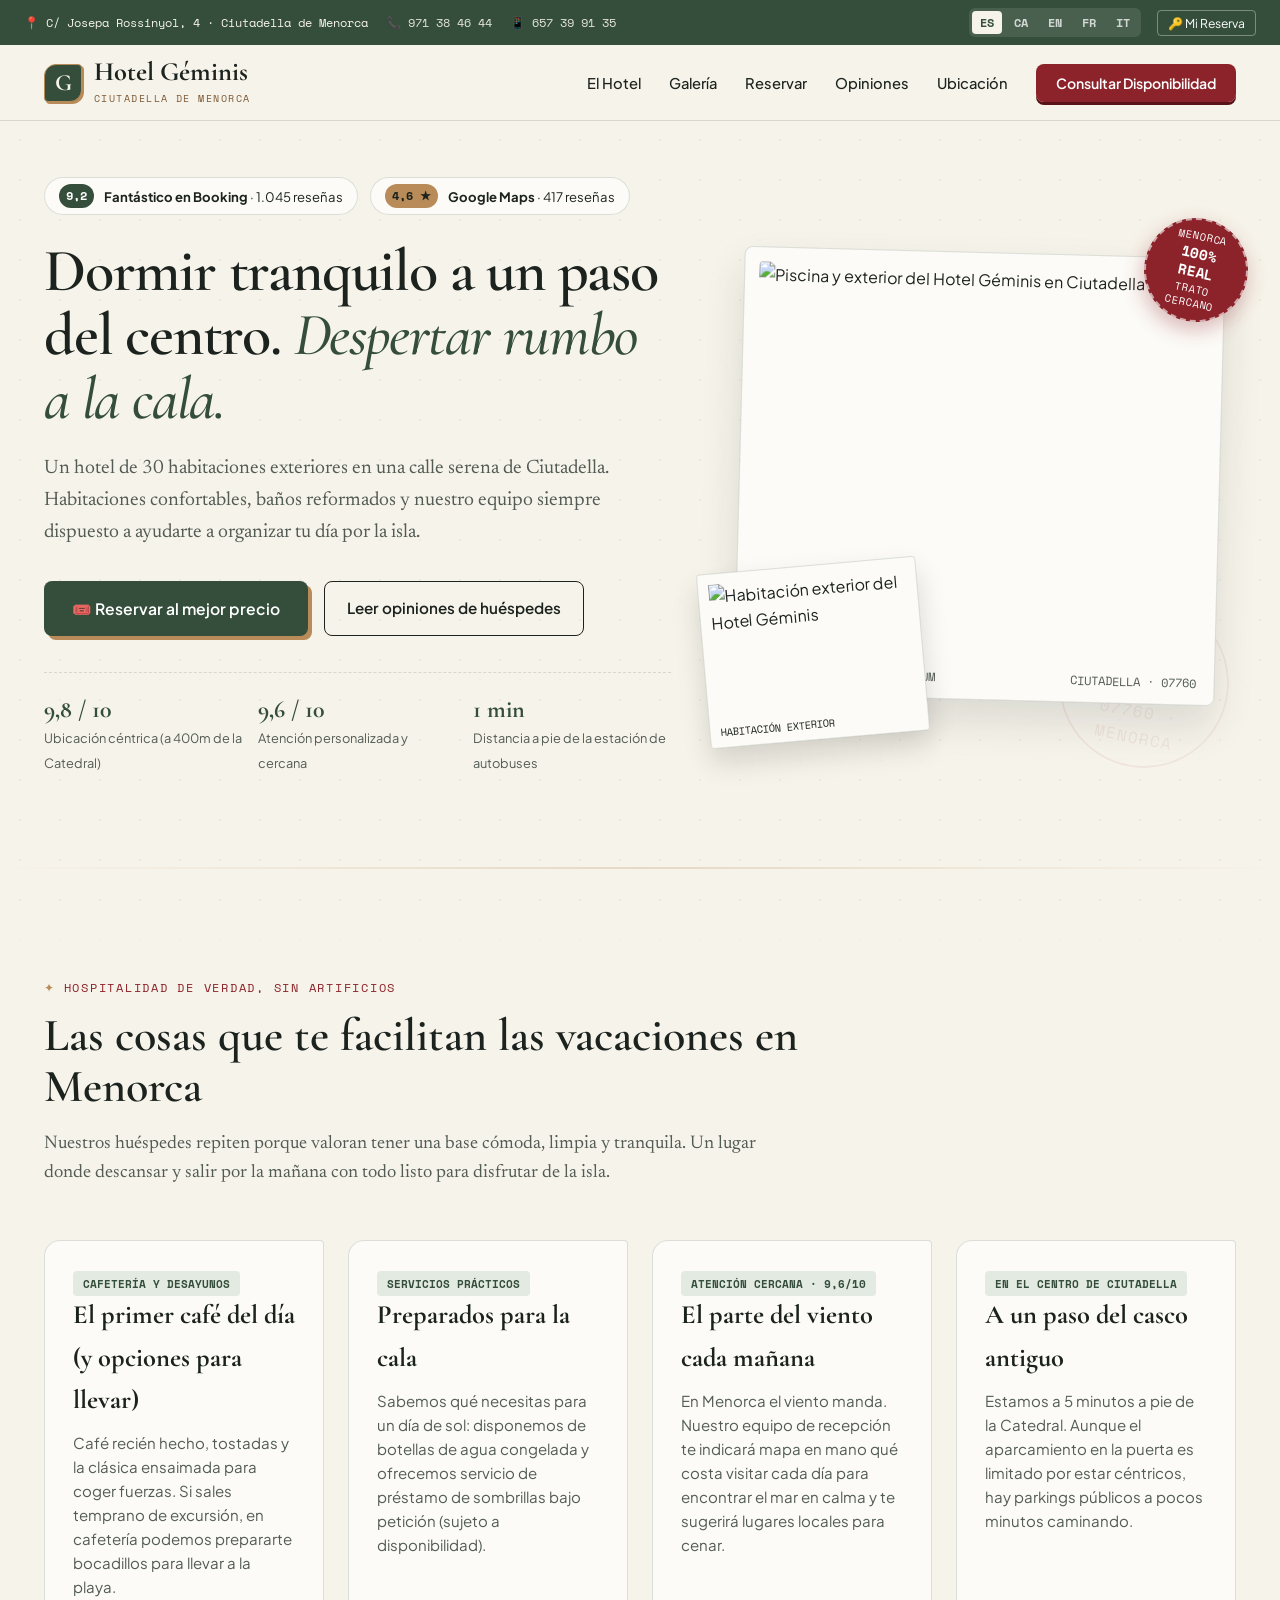
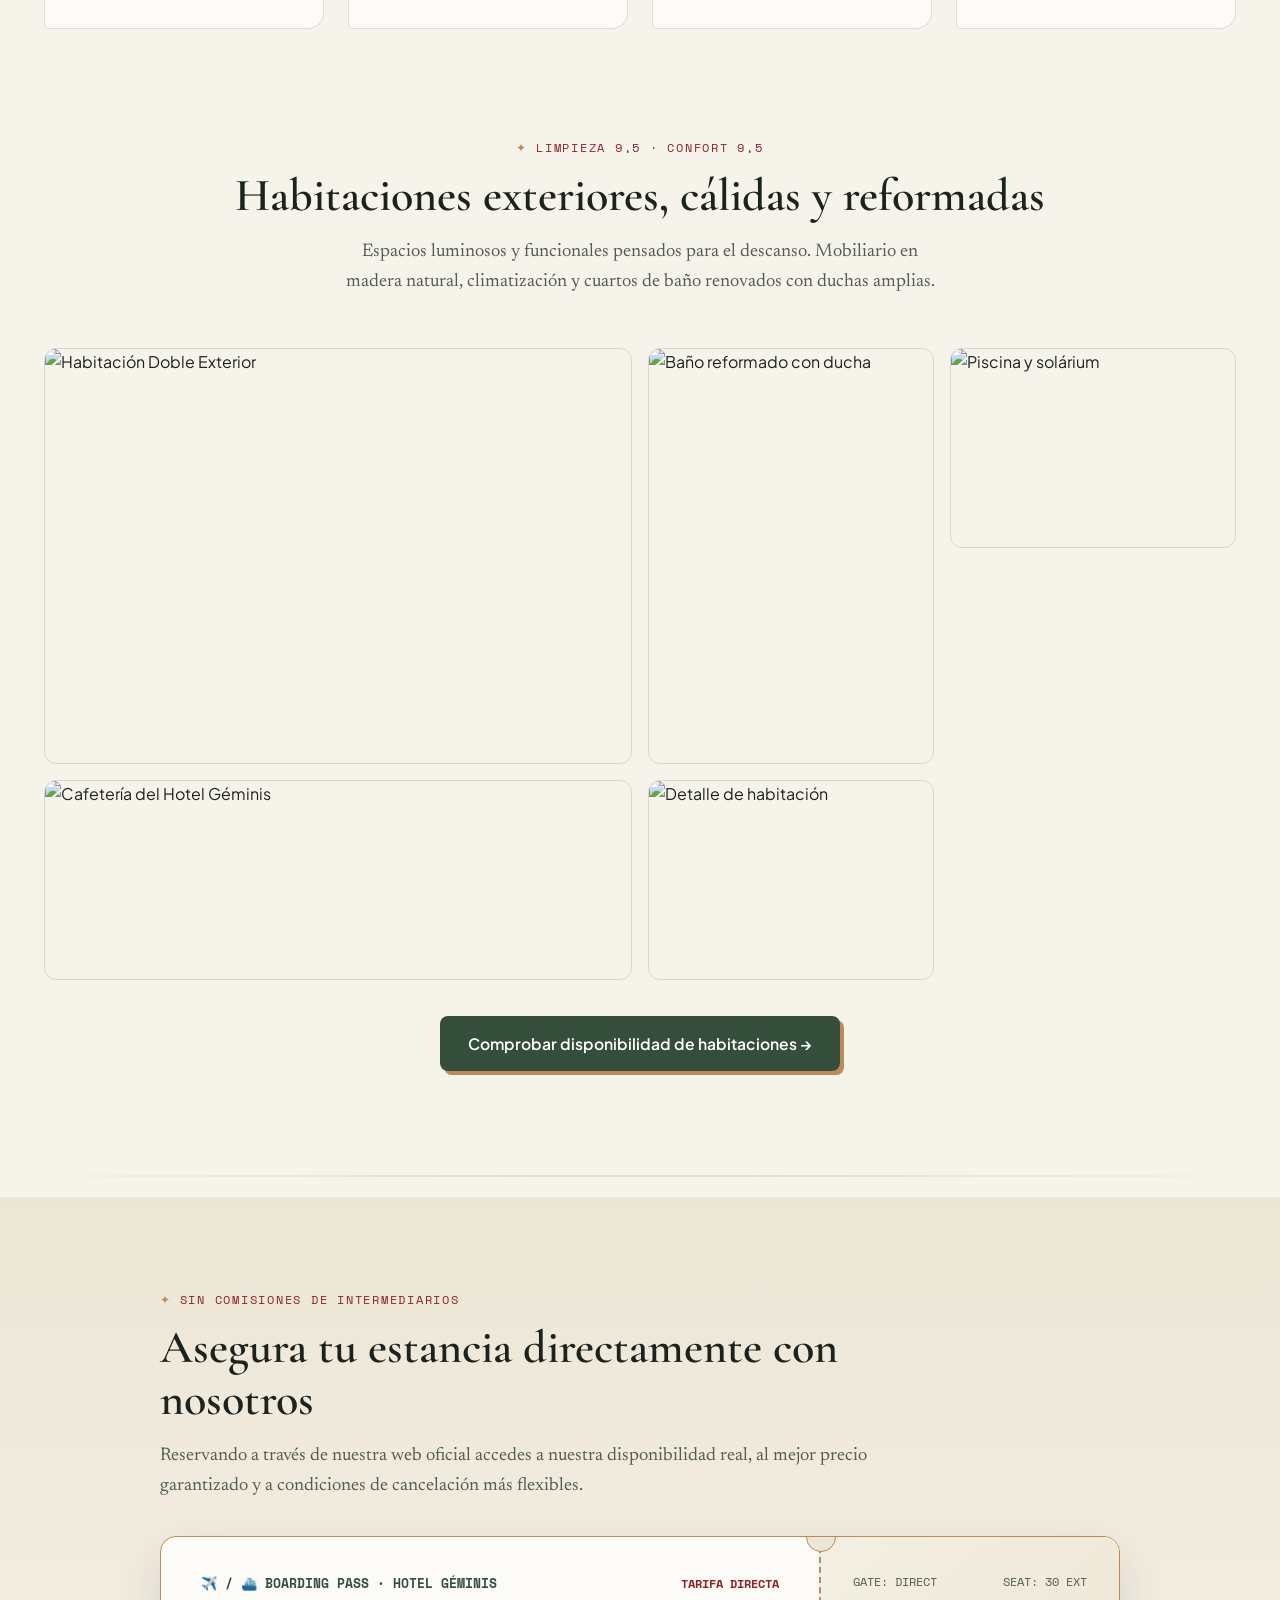
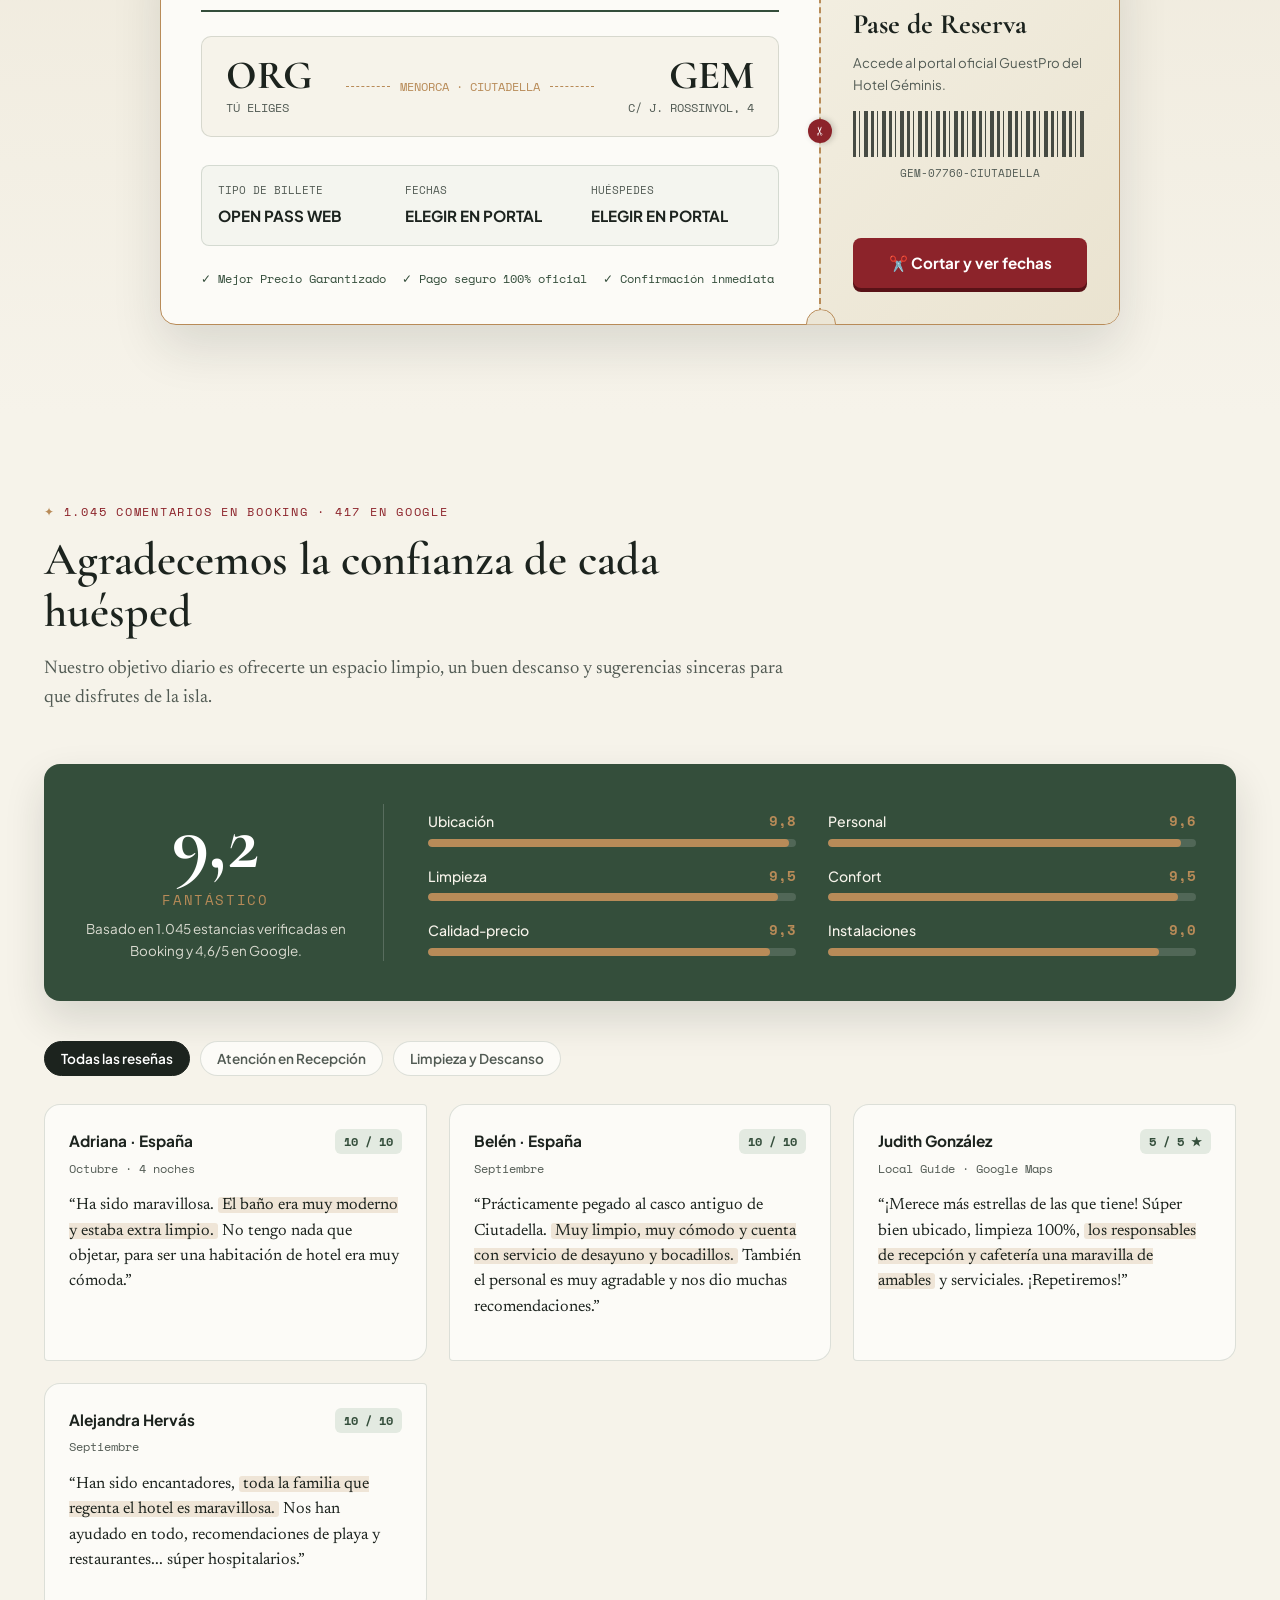
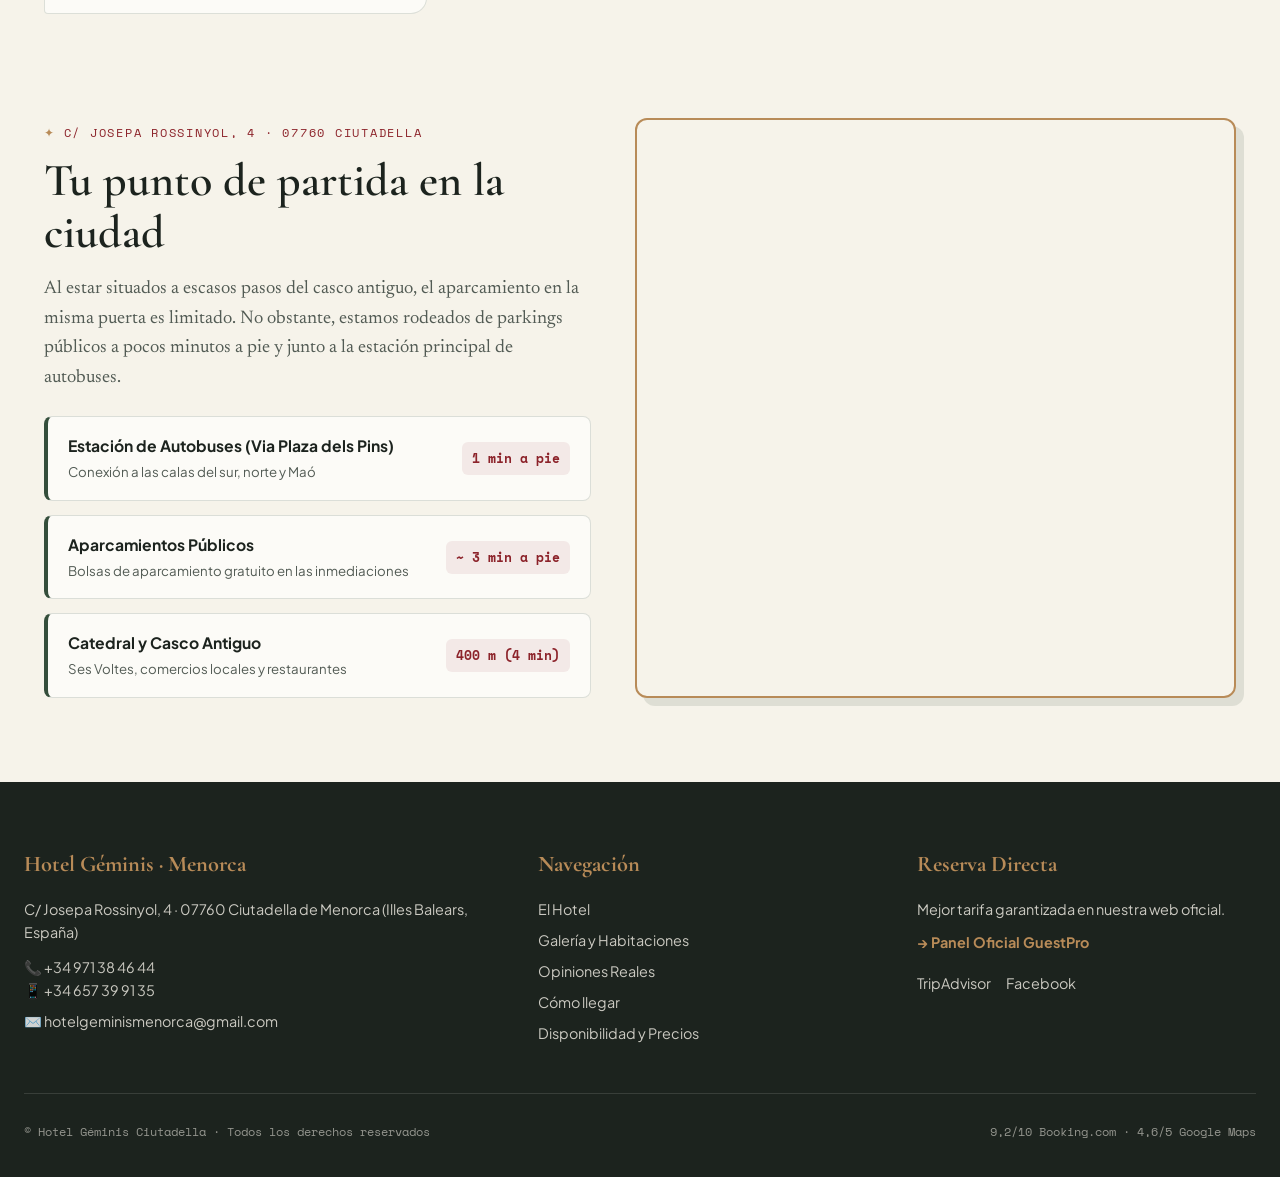
==== commit 9993461f: "Map updates" ====
--- a/index.html
+++ b/index.html
@@ -862,7 +862,7 @@
       const mapEl = document.getElementById('map');
       if(mapEl) {
         setTimeout(() => {
-            var map = L.map('map').setView([40.0008, 3.8378], 16);
+            var map = L.map('map').setView([39.99950788338781, 3.840228630823623], 16);
             
             L.tileLayer('https://tile.openstreetmap.org/{z}/{x}/{y}.png', {
               maxZoom: 19,
@@ -873,12 +873,15 @@
             var pIcon = L.divIcon({ className: 'custom-marker', html: 'P', iconSize: [24, 24], iconAnchor: [12, 12] });
             var busIcon = L.divIcon({ className: 'custom-marker', html: 'B', iconSize: [24, 24], iconAnchor: [12, 12] });
 
-            L.marker([40.0008, 3.8378], {icon: hotelIcon}).addTo(map).bindPopup('<b>Hotel Géminis</b><br>C/ Josepa Rossinyol, 4').openPopup();
-            L.marker([40.0016, 3.8351], {icon: busIcon}).addTo(map).bindPopup('Estación de Autobuses (Plaza dels Pins)');
-            L.marker([40.0035, 3.8380], {icon: pIcon}).addTo(map).bindPopup('Aparcamiento Público');
+            L.marker([39.99950788338781, 3.840228630823623], {icon: hotelIcon}).addTo(map).bindPopup('<b>Hotel Géminis</b><br>C/ Josepa Rossinyol, 4').openPopup();
+            L.marker([39.99817471769777, 3.839113340584561], {icon: busIcon}).addTo(map).bindPopup('Estación de Autobuses (Plaza dels Pins)');
+            L.marker([39.998556289633875, 3.839100600093614], {icon: pIcon}).addTo(map).bindPopup('Aparcamiento Público');
+            L.marker([39.99937930170303, 3.8466732838880677], {icon: pIcon}).addTo(map).bindPopup('Aparcamiento Público');
+            L.marker([39.9964440770245, 3.844736679493242], {icon: pIcon}).addTo(map).bindPopup('Aparcamiento Público');
         }, 500);
       }
     });
+    
 
     // 3. BILLETE (ANIMACIÓN OPEN TICKET)
     function tearTicketAndBook() {
@@ -1114,4 +1117,3 @@
   </script>
 </body>
 </html>
-```<FollowUp label="¿Quieres que haga algún ajuste más al diseño?" query="¿Quieres que haga algún ajuste más al diseño de la página?"/>
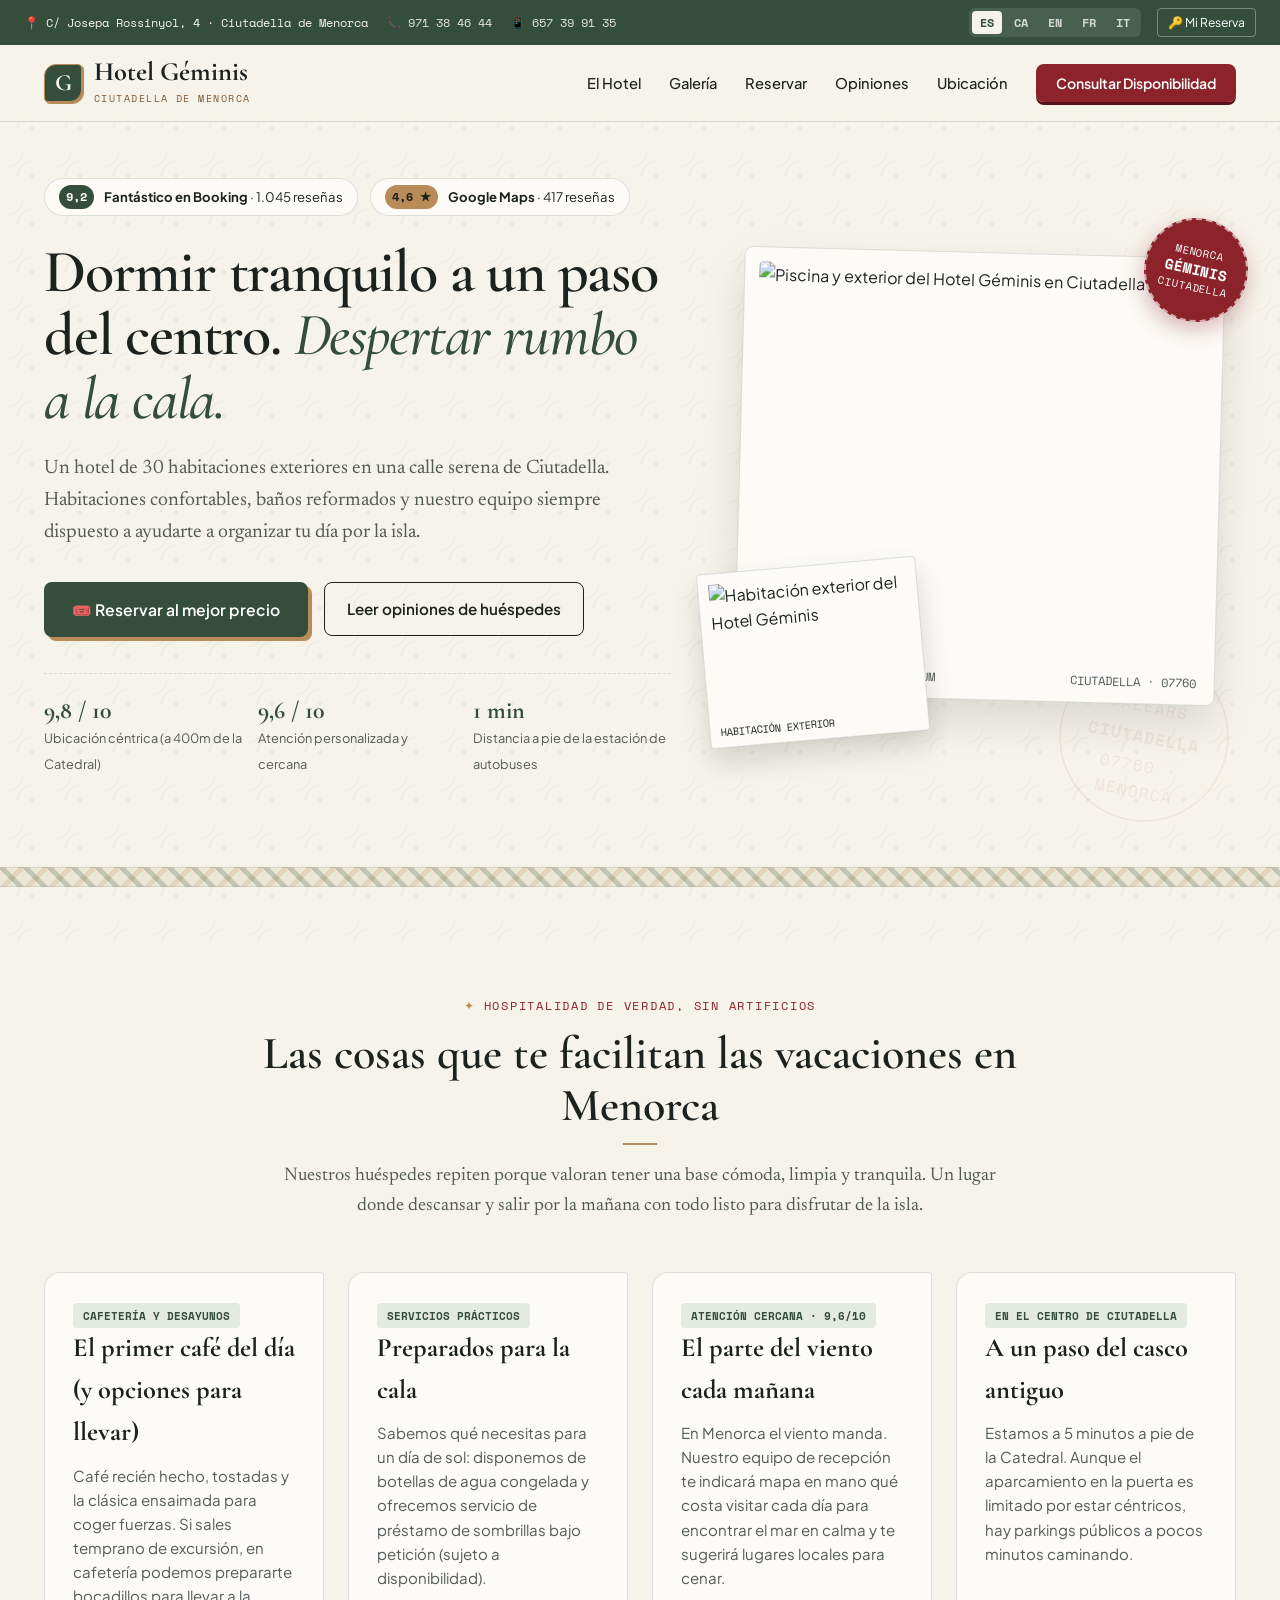
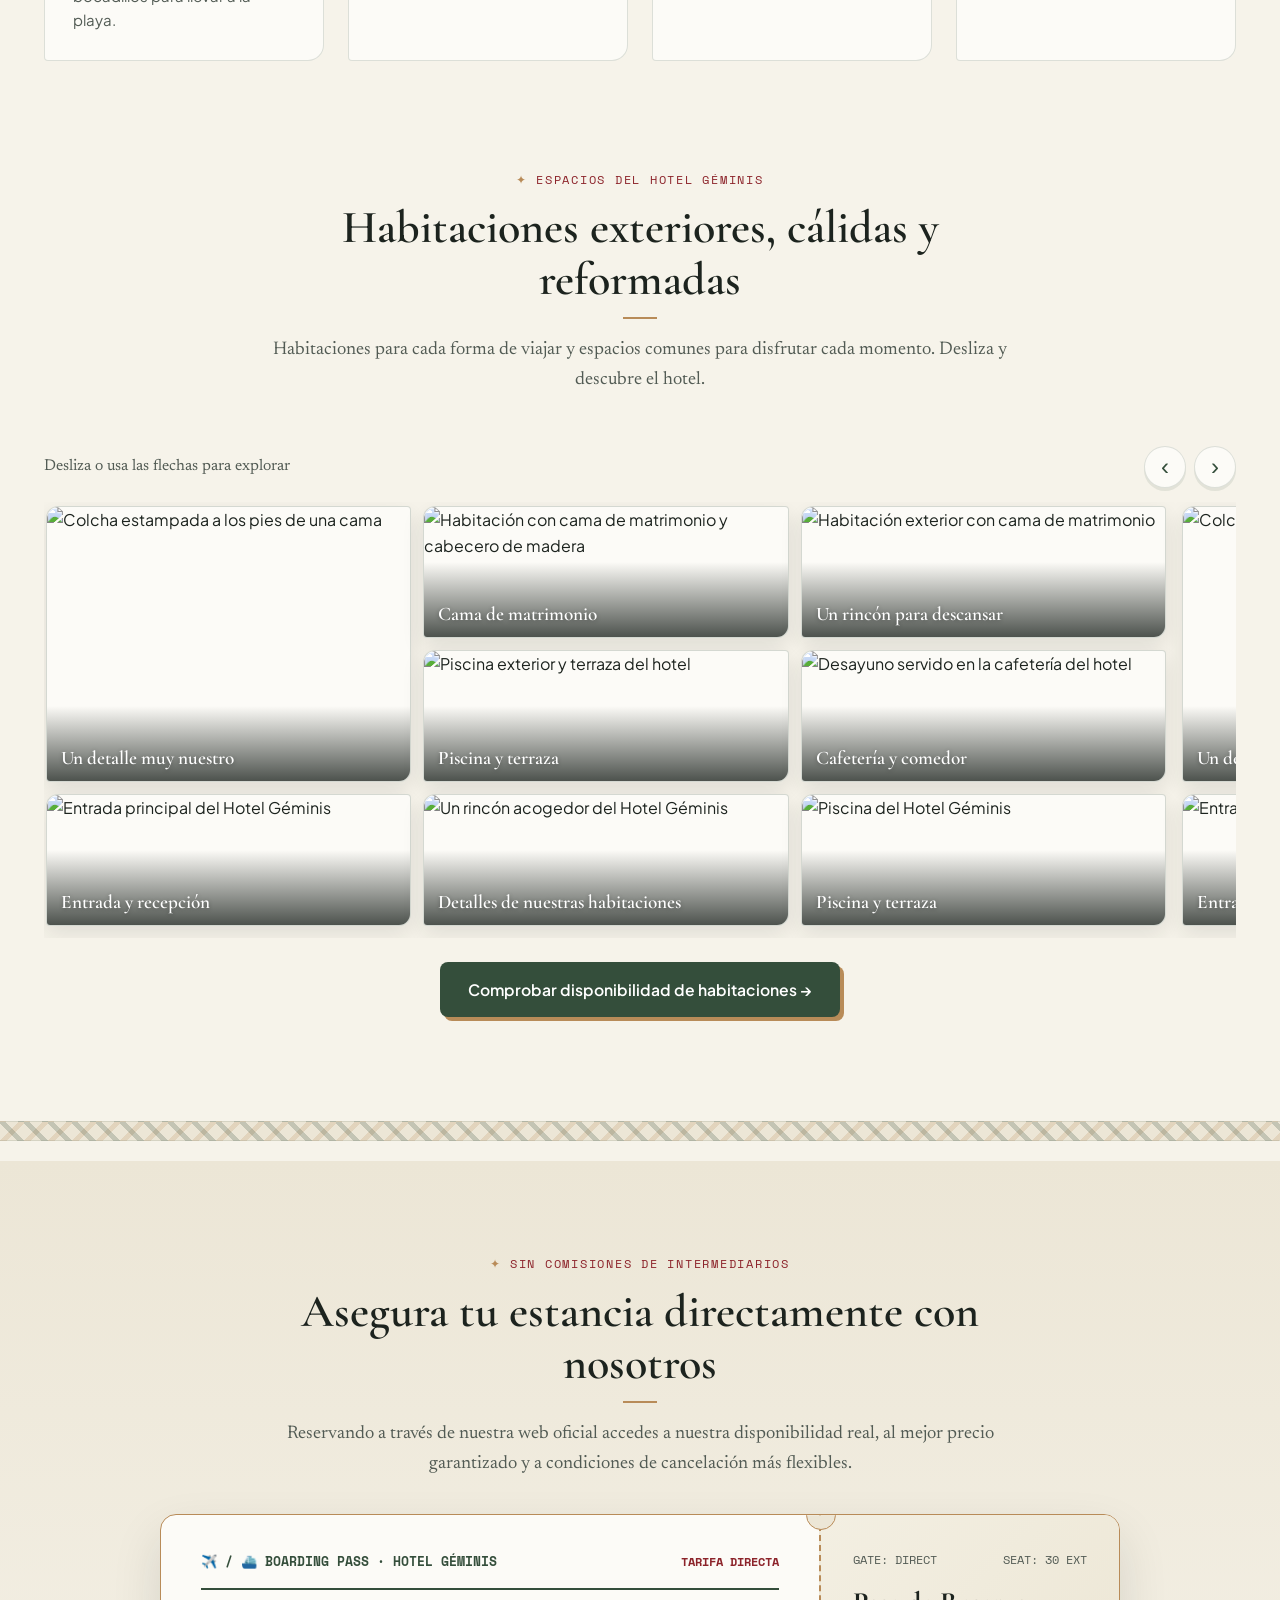
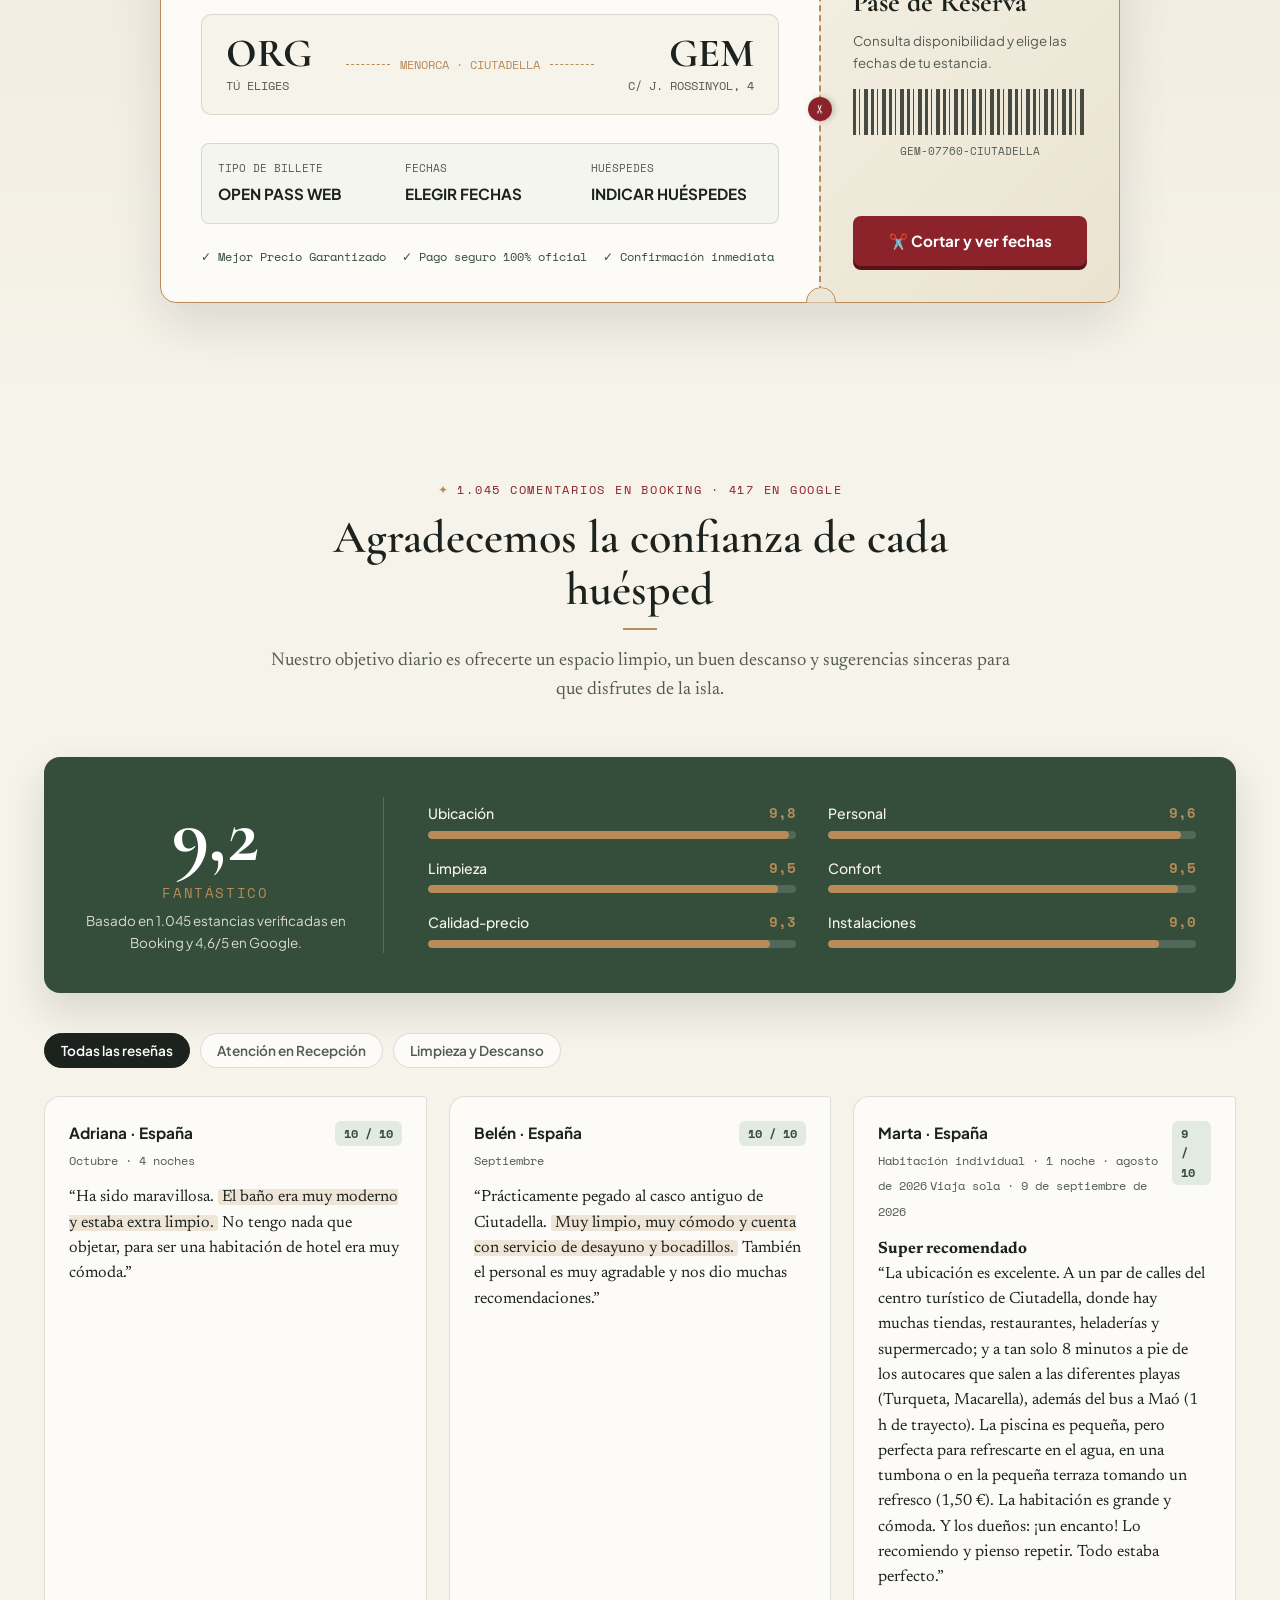
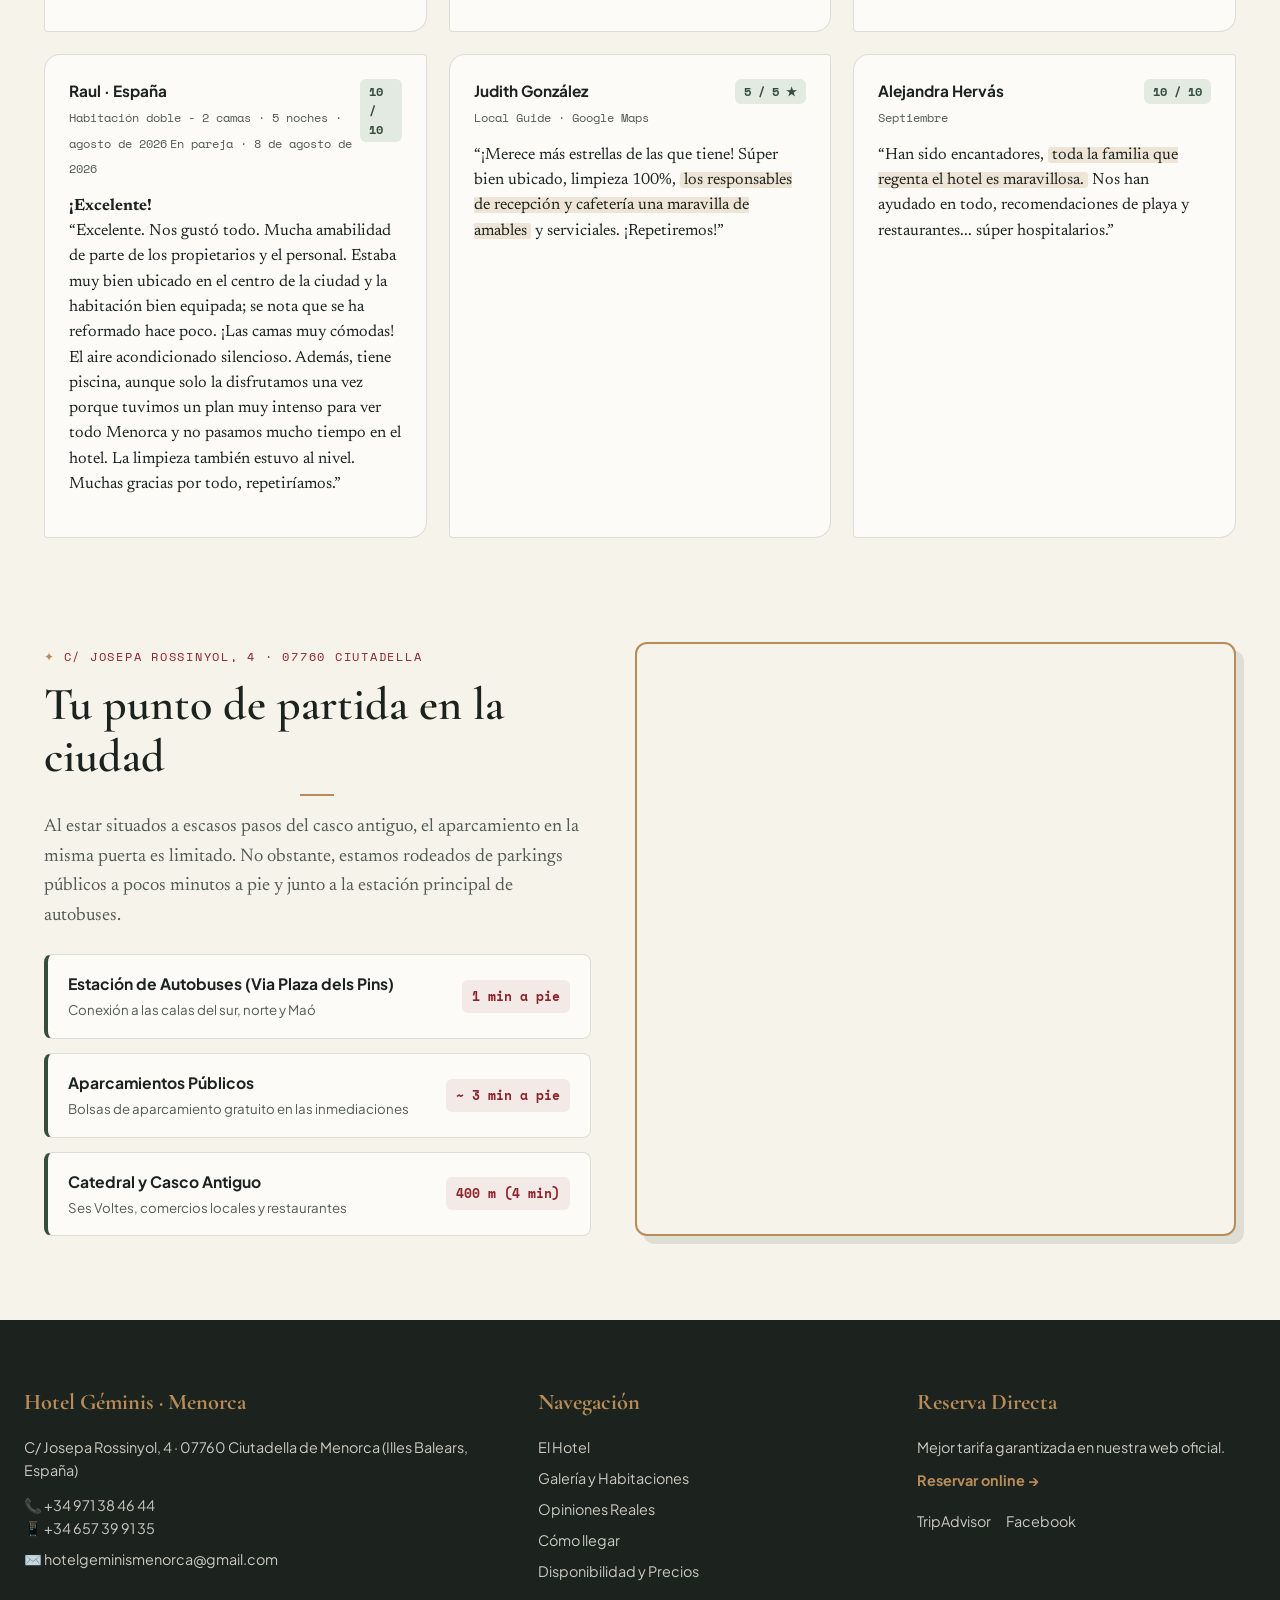
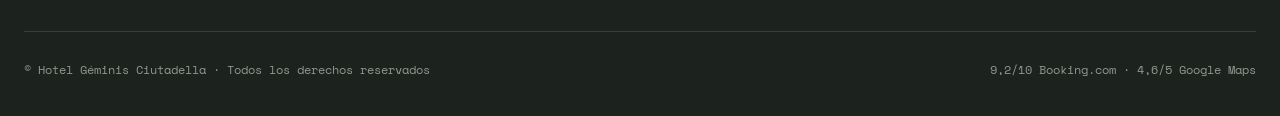
==== commit 88f0a000: "Actualización de contenidos" ====
--- a/index.html
+++ b/index.html
@@ -59,10 +59,11 @@
       position: fixed; top: -40px; left: -40px; right: -40px; bottom: -40px;
       pointer-events: none; z-index: 0;
       background-image: 
-        radial-gradient(rgba(52, 78, 59, 0.05) 1.5px, transparent 0),
-        radial-gradient(rgba(184, 139, 88, 0.05) 1.5px, transparent 0);
-      background-size: 40px 40px; 
-      background-position: 0 0, 20px 20px;
+        radial-gradient(circle at 50% 50%, rgba(52, 78, 59, 0.055) 1.5px, transparent 2px),
+        radial-gradient(circle at 0 0, transparent 13px, rgba(184, 139, 88, 0.045) 14px 15px, transparent 16px),
+        radial-gradient(circle at 100% 100%, transparent 13px, rgba(52, 78, 59, 0.04) 14px 15px, transparent 16px);
+      background-size: 48px 48px;
+      background-position: 0 0, 0 0, 24px 24px;
       animation: moveBg 60s linear infinite;
     }
 
@@ -101,9 +102,14 @@
 
     /* Divisor Elegante (Reemplazo del cuadriculado que fallaba) */
     .elegant-divider {
-      width: 100%; height: 2px;
-      background: linear-gradient(90deg, transparent, var(--wood-oak), transparent);
-      opacity: 0.25;
+      width: 100%; height: 20px;
+      background-color: var(--bg-sand);
+      background-image:
+        linear-gradient(45deg, transparent 42%, rgba(52, 78, 59, 0.22) 43% 57%, transparent 58%),
+        linear-gradient(-45deg, transparent 42%, rgba(184, 139, 88, 0.2) 43% 57%, transparent 58%);
+      background-size: 24px 20px;
+      border-top: 1px solid rgba(52, 78, 59, 0.12);
+      border-bottom: 1px solid rgba(52, 78, 59, 0.12);
       margin: 20px 0;
       position: relative; z-index: 2;
     }
@@ -120,7 +126,7 @@
     .lang-btn { text-decoration: none; background: transparent; border: none; color: rgba(255, 255, 255, 0.75); font-family: var(--font-mono); font-size: 0.72rem; font-weight: 700; padding: 3px 8px; border-radius: 4px; transition: all 0.2s; cursor: pointer;}
     .lang-btn.active, .lang-btn:hover { background: var(--bg-chalk); color: var(--green-curtain); }
     
-    .my-booking-trigger { background: transparent; border: 1px solid rgba(255,255,255,0.35); color: #fff; font-size: 0.76rem; padding: 4px 10px; border-radius: 4px; cursor: pointer; transition: background 0.2s; font-family: var(--font-sans);}
+    .my-booking-trigger { display: inline-flex; align-items: center; background: transparent; border: 1px solid rgba(255,255,255,0.35); color: #fff; font-size: 0.76rem; padding: 4px 10px; border-radius: 4px; cursor: pointer; transition: background 0.2s; font-family: var(--font-sans); text-decoration: none;}
     .my-booking-trigger:hover { background: rgba(255,255,255,0.15); }
 
     /* Navbar */
@@ -174,11 +180,15 @@
 
     /* Secciones */
     .section { max-width: 1240px; margin: 0 auto; padding: 84px 24px; position: relative; z-index: 2; }
-    .section-header { max-width: 760px; margin-bottom: 52px; }
+    .section-header { max-width: 760px; margin: 0 auto 52px; text-align: center; }
     .eyebrow { font-family: var(--font-mono); font-size: 0.78rem; text-transform: uppercase; letter-spacing: 0.14em; color: var(--sant-joan-red); display: inline-flex; align-items: center; gap: 8px; margin-bottom: 12px; }
     .eyebrow::before { content: '✦'; color: var(--wood-oak); }
     .section-title { font-family: var(--font-display); font-size: clamp(2.1rem, 3.6vw, 3.1rem); font-weight: 600; line-height: 1.12; color: var(--ink-dark); margin-bottom: 16px; }
-    .section-desc { font-family: var(--font-serif-body); font-size: 1.15rem; color: var(--ink-muted); }
+    .section-title::after { content: ''; display: block; width: 34px; height: 2px; margin: 12px auto 0; background: var(--wood-oak); transform: scaleX(0.35); transition: transform 0.7s cubic-bezier(0.16, 1, 0.3, 1); }
+    .reveal.active .section-title::after { transform: scaleX(1); }
+    .section-desc { font-family: var(--font-serif-body); font-size: 1.15rem; color: var(--ink-muted); transition: color 0.3s ease; }
+    .gallery-room-types { display: flex; justify-content: center; flex-wrap: wrap; gap: 8px; margin: 20px 0 4px; list-style: none; }
+    .gallery-room-type { padding: 7px 12px; border: 1px solid var(--border-subtle); border-radius: 999px; background: rgba(252, 251, 247, 0.82); color: var(--green-curtain); font-size: 0.76rem; font-weight: 600; }
 
     /* Perks Grid */
     .perks-grid { display: grid; grid-template-columns: repeat(auto-fit, minmax(270px, 1fr)); gap: 24px; }
@@ -187,19 +197,52 @@
     .perk-card h3 { font-family: var(--font-display); font-size: 1.65rem; font-weight: 700; margin-bottom: 10px; color: var(--ink-dark); position: relative; z-index: 1;}
     .perk-card p { font-size: 0.94rem; color: var(--ink-muted); margin-bottom: 0; position: relative; z-index: 1;}
 
-    /* Galería Visual Masonry */
-    .gallery-grid { display: grid; grid-template-columns: repeat(4, 1fr); grid-auto-rows: 200px; gap: 16px; margin-top: 40px; }
-    .gallery-item { position: relative; border-radius: 12px; overflow: hidden; border: 1px solid var(--border-subtle); }
-    .gallery-item img { width: 100%; height: 100%; object-fit: cover; transition: transform 0.5s ease; }
-    .gallery-item:hover img { transform: scale(1.05); }
-    .gallery-item.large { grid-column: span 2; grid-row: span 2; }
-    .gallery-item.tall { grid-row: span 2; }
-    .gallery-item.wide { grid-column: span 2; }
+    /* Mosaico continuo de habitaciones y espacios comunes */
+    .gallery-toolbar { display: flex; justify-content: space-between; align-items: center; gap: 16px; margin: 28px 0 14px; }
+    .gallery-hint { color: var(--ink-muted); font-family: var(--font-serif-body); font-size: 0.98rem; }
+    .gallery-controls { display: flex; gap: 8px; }
+    .gallery-arrow { width: 42px; height: 42px; display: grid; place-items: center; border: 1px solid var(--border-subtle); border-radius: 50%; background: var(--bg-card); color: var(--green-curtain); font-size: 1.5rem; line-height: 1; cursor: pointer; box-shadow: 0 3px 0 rgba(52, 78, 59, 0.1); transition: transform 0.2s ease, background 0.2s ease, color 0.2s ease; }
+    .gallery-arrow:hover { background: var(--green-curtain); color: var(--bg-chalk); transform: translateY(-2px); }
+    .gallery-arrow:focus-visible { outline: 3px solid var(--wood-oak); outline-offset: 3px; }
+    .gallery-viewport { --gallery-width: min(1120px, calc(100vw - 64px)); overflow: hidden; padding: 4px 2px 12px; touch-action: pan-y; }
+    .gallery-track { --gallery-gap: 16px; display: flex; gap: var(--gallery-gap); width: max-content; animation: gallery-loop 48s linear infinite; }
+    @keyframes gallery-loop {
+      to { transform: translateX(calc(-50% - var(--gallery-gap) / 2)); }
+    }
+    .gallery-toolbar:hover + .gallery-viewport .gallery-track,
+    .gallery-toolbar:focus-within + .gallery-viewport .gallery-track,
+    .gallery-viewport:hover .gallery-track,
+    .gallery-viewport:focus-within .gallery-track { animation-play-state: paused; }
+    .gallery-group { display: grid; flex: 0 0 var(--gallery-width); grid-template-columns: repeat(12, minmax(0, 1fr)); grid-template-rows: repeat(3, minmax(0, 1fr)); gap: 12px; height: 420px; }
+    .gallery-card { position: relative; min-width: 0; min-height: 0; margin: 0; overflow: hidden; border: 1px solid rgba(52, 78, 59, 0.2); border-radius: 12px 4px 12px 4px; background: var(--bg-card); box-shadow: 0 8px 22px rgba(28, 35, 30, 0.1); }
+    .gallery-card--feature { grid-row: span 2; grid-column: span 4; }
+    .gallery-card--four { grid-column: span 4; }
+    .gallery-card--three { grid-column: span 4; }
+    .gallery-card img { position: absolute; inset: 0; display: block; width: 100%; height: 100%; border-radius: inherit; object-fit: cover; object-position: center; transition: transform 0.55s cubic-bezier(0.16, 1, 0.3, 1); }
+    .gallery-card:hover img { transform: scale(1.02); }
+    .gallery-caption { position: absolute; right: 0; bottom: 0; left: 0; padding: 42px 14px 12px; background: linear-gradient(transparent, rgba(28, 35, 30, 0.78)); color: #fff; font-family: var(--font-display); font-size: 1.2rem; font-weight: 600; line-height: 1.1; text-shadow: 0 1px 4px rgba(0, 0, 0, 0.3); }
     
     @media (max-width: 768px) {
-      .gallery-grid { grid-template-columns: repeat(2, 1fr); grid-auto-rows: 150px; }
-      .gallery-item.large { grid-column: span 2; grid-row: span 2; }
-      .gallery-item.tall { grid-row: span 1; }
+      .gallery-room-types { gap: 6px; margin-top: 16px; }
+      .gallery-room-type { padding: 6px 10px; font-size: 0.7rem; }
+      .gallery-toolbar { align-items: flex-end; margin-top: 24px; }
+      .gallery-hint { max-width: 220px; font-size: 0.9rem; }
+      .gallery-viewport { --gallery-width: calc(100vw - 64px); }
+      .gallery-group { grid-template-columns: repeat(8, minmax(0, 1fr)); grid-template-rows: repeat(5, minmax(0, 1fr)); gap: 8px; height: 540px; }
+      .gallery-card--feature { grid-column: span 4; grid-row: span 2; }
+      .gallery-card--four,
+      .gallery-card--three { grid-column: span 4; }
+      .gallery-caption { padding: 30px 8px 8px; font-size: clamp(0.78rem, 3.5vw, 1rem); }
+    }
+
+    @media (prefers-reduced-motion: reduce) {
+      .gallery-track { animation: none; }
+      .gallery-viewport { overflow-x: auto; scroll-behavior: auto; }
+    }
+
+    @media (prefers-reduced-motion: reduce) {
+      html { scroll-behavior: auto; }
+      *, *::before, *::after { animation-duration: 0.01ms !important; animation-iteration-count: 1 !important; scroll-behavior: auto !important; transition-duration: 0.01ms !important; }
     }
 
     /* Open Ticket (Reserva Abierta) */
@@ -337,9 +380,9 @@
           <button class="lang-btn" onclick="setLang('fr')">FR</button>
           <button class="lang-btn" onclick="setLang('it')">IT</button>
         </div>
-        <button class="my-booking-trigger" onclick="toggleModal(true)" data-i18n="nav_my_booking">
+        <a class="my-booking-trigger" href="#billete" data-i18n="nav_my_booking">
           🔑 Mi Reserva
-        </button>
+        </a>
       </div>
     </div>
   </div>
@@ -362,7 +405,7 @@
           <li><a href="#resenas" data-i18n="nav_reviews">Opiniones</a></li>
           <li><a href="#ubicacion" data-i18n="nav_location">Ubicación</a></li>
           <li>
-            <a href="https://admin.guestpro.com/es/book/geminis" target="_blank" rel="noopener" class="btn-book-nav" data-i18n="nav_book_cta">
+            <a href="#billete" class="btn-book-nav" data-i18n="nav_book_cta">
               Consultar Disponibilidad
             </a>
           </li>
@@ -421,8 +464,8 @@
     <div class="hero-visual">
       <div class="postmark-badge">
         <span>MENORCA</span>
-        <strong style="font-size: 0.9rem; margin: 2px 0;">100% REAL</strong>
-        <span data-i18n="postmark_close">TRATO CERCANO</span>
+        <strong style="font-size: 0.9rem; margin: 2px 0;">GÉMINIS</strong>
+        <span>CIUTADELLA</span>
       </div>
       <div class="postcard-main hover-lift">
         <img src="https://cf.bstatic.com/xdata/images/hotel/max1024x768/301383553.jpg?k=2c0d950402c170b0e9f2b7b86fd96978dbdb9060557fac224faf57dd23cb156c&o=&hp=1" alt="Piscina y exterior del Hotel Géminis en Ciutadella">
@@ -493,35 +536,95 @@
     </div>
   </section>
 
-  <!-- GALERÍA (NUEVO DISEÑO MASONRY) -->
+  <!-- GALERÍA -->
   <section id="galeria" class="section reveal" style="padding-top: 20px;">
-    <div class="section-header" style="max-width: 100%; text-align: center;">
-      <span class="eyebrow" style="justify-content: center;" data-i18n="gallery_eyebrow">Limpieza 9,5 · Confort 9,5</span>
+    <div class="section-header">
+      <span class="eyebrow" data-i18n="gallery_eyebrow">Espacios del Hotel Géminis</span>
       <h2 class="section-title" data-i18n="gallery_title">Habitaciones exteriores, cálidas y reformadas</h2>
-      <p class="section-desc" style="max-width: 600px; margin: 0 auto;" data-i18n="gallery_desc">
-        Espacios luminosos y funcionales pensados para el descanso. Mobiliario en madera natural, climatización y cuartos de baño renovados con duchas amplias.
+      <p class="section-desc" data-i18n="gallery_desc">
+        Habitaciones para cada forma de viajar y espacios comunes para disfrutar cada momento. Desliza y descubre el hotel.
       </p>
     </div>
 
-    <div class="gallery-grid">
-      <div class="gallery-item large hover-lift">
-        <img src="https://cf.bstatic.com/xdata/images/hotel/max1024x768/301383481.jpg?k=72462aaa2a4947701b17a26accaf3c3e1a50e5ce6c2dcc360813d02c59976c7f&o=&hp=1" alt="Habitación Doble Exterior">
-      </div>
-      <div class="gallery-item tall hover-lift">
-        <img src="https://cf.bstatic.com/xdata/images/hotel/max1024x768/301383519.jpg?k=511707f42286a2e7e3d69831c3dbb66a6a2dbda404619c4483632087a6fa924a&o=&hp=1" alt="Baño reformado con ducha">
-      </div>
-      <div class="gallery-item hover-lift">
-        <img src="https://cf.bstatic.com/xdata/images/hotel/max1024x768/301383566.jpg?k=12de919c6ca7b1ba0db6d9eea36580af1b9bd483b33ebaad08571c9d9469bdab&o=&hp=1" alt="Piscina y solárium">
-      </div>
-      <div class="gallery-item wide hover-lift">
-        <img src="https://cf.bstatic.com/xdata/images/hotel/max1024x768/301383597.jpg?k=fcbcdc9d4f0e69206efa755bc2238d574bb0247cf54d05fde81c800b32633fca&o=&hp=1" alt="Cafetería del Hotel Géminis">
-      </div>
-      <div class="gallery-item hover-lift">
-        <img src="https://cf.bstatic.com/xdata/images/hotel/max1024x768/301383544.jpg?k=b48d2f84ff665d6a457951e80cac17bc78c56e0232aad4653812f4627c2251d1&o=&hp=1" alt="Detalle de habitación">
+    <div class="gallery-toolbar">
+      <span class="gallery-hint" data-i18n="gallery_hint">Desliza o usa las flechas para explorar</span>
+      <div class="gallery-controls">
+        <button class="gallery-arrow" type="button" data-gallery-previous data-i18n-aria="gallery_previous" aria-label="Foto anterior">‹</button>
+        <button class="gallery-arrow" type="button" data-gallery-next data-i18n-aria="gallery_next" aria-label="Foto siguiente">›</button>
+      </div>
+    </div>
+
+    <div class="gallery-viewport" role="region" aria-label="Galería de habitaciones y espacios del hotel" data-i18n-aria="gallery_region" tabindex="0">
+      <div class="gallery-track">
+        <div class="gallery-group">
+        <!-- Mantén las fotos en este primer grupo; el carrusel replica el grupo al iniciar. -->
+        <figure class="gallery-card gallery-card--feature">
+          <img src="https://cf.bstatic.com/xdata/images/hotel/max1024x768/301383519.jpg?k=511707f42286a2e7e3d69831c3dbb66a6a2dbda404619c4483632087a6fa924a&o=&hp=1" alt="Colcha estampada a los pies de una cama" loading="lazy" data-i18n-alt="gallery_alt_textile">
+          <figcaption class="gallery-caption" data-i18n="gallery_card_textile">Un detalle muy nuestro</figcaption>
+        </figure>
+        <figure class="gallery-card gallery-card--four">
+          <img src="https://cf.bstatic.com/xdata/images/hotel/max1024x768/301383481.jpg?k=72462aaa2a4947701b17a26accaf3c3e1a50e5ce6c2dcc360813d02c59976c7f&o=&hp=1" alt="Habitación con cama de matrimonio y cabecero de madera" loading="lazy" data-i18n-alt="gallery_alt_matrimonial">
+          <figcaption class="gallery-caption" data-i18n="gallery_card_matrimonial">Cama de matrimonio</figcaption>
+        </figure>
+        <figure class="gallery-card gallery-card--three">
+          <img src="https://cf.bstatic.com/xdata/images/hotel/max1024x768/301383478.jpg?k=c7574c32166f3e401533dd6d76174292beaa238508466b8b6ef13c3bfefd3fc2&o=&hp=1" alt="Habitación exterior con cama de matrimonio" loading="lazy" data-i18n-alt="gallery_alt_room">
+          <figcaption class="gallery-caption" data-i18n="gallery_card_room">Un rincón para descansar</figcaption>
+        </figure>
+        <figure class="gallery-card gallery-card--three">
+          <img src="https://cf.bstatic.com/xdata/images/hotel/max1024x768/301383553.jpg?k=2c0d950402c170b0e9f2b7b86fd96978dbdb9060557fac224faf57dd23cb156c&o=&hp=1" alt="Piscina exterior y terraza del hotel" loading="lazy" data-i18n-alt="gallery_alt_pool">
+          <figcaption class="gallery-caption" data-i18n="gallery_card_pool">Piscina y terraza</figcaption>
+        </figure>
+        <figure class="gallery-card gallery-card--three">
+          <img src="https://cf.bstatic.com/xdata/images/hotel/max1024x768/301383597.jpg?k=fcbcdc9d4f0e69206efa755bc2238d574bb0247cf54d05fde81c800b32633fca&o=&hp=1" alt="Desayuno servido en la cafetería del hotel" loading="lazy" data-i18n-alt="gallery_alt_cafe">
+          <figcaption class="gallery-caption" data-i18n="gallery_card_cafe">Cafetería y comedor</figcaption>
+        </figure>
+        <figure class="gallery-card gallery-card--three">
+          <img src="https://cf.bstatic.com/xdata/images/hotel/max1024x768/301383566.jpg?k=12de919c6ca7b1ba0db6d9eea36580af1b9bd483b33ebaad08571c9d9469bdab&o=&hp=1" alt="Entrada principal del Hotel Géminis" loading="lazy" data-i18n-alt="gallery_alt_entrance">
+          <figcaption class="gallery-caption" data-i18n="gallery_card_entrance">Entrada y recepción</figcaption>
+        </figure>
+        <figure class="gallery-card gallery-card--four">
+          <img src="https://cf.bstatic.com/xdata/images/hotel/max1024x768/301383544.jpg?k=b48d2f84ff665d6a457951e80cac17bc78c56e0232aad4653812f4627c2251d1&o=&hp=1" alt="Un rincón acogedor del Hotel Géminis" loading="lazy" data-i18n-alt="gallery_alt_details">
+          <figcaption class="gallery-caption" data-i18n="gallery_card_details">Detalles de nuestras habitaciones</figcaption>
+        </figure>
+        <figure class="gallery-card gallery-card--four">
+          <img src="https://img.guestpro.com/images/pms/photo/200945-photo-large.jpg?1718639551" alt="Piscina del Hotel Géminis" loading="lazy" data-i18n-alt="gallery_alt_pool">
+          <figcaption class="gallery-caption" data-i18n="gallery_card_pool">Piscina y terraza</figcaption>
+        </figure>
+        </div>
+        <div class="gallery-group" role="group" aria-label="Fotos del hotel" aria-hidden="true">
+        <figure class="gallery-card gallery-card--feature">
+          <img src="https://cf.bstatic.com/xdata/images/hotel/max1024x768/301383519.jpg?k=511707f42286a2e7e3d69831c3dbb66a6a2dbda404619c4483632087a6fa924a&o=&hp=1" alt="" loading="lazy">
+          <figcaption class="gallery-caption" data-i18n="gallery_card_textile">Un detalle muy nuestro</figcaption>
+        </figure>
+        <figure class="gallery-card gallery-card--four">
+          <img src="https://cf.bstatic.com/xdata/images/hotel/max1024x768/301383481.jpg?k=72462aaa2a4947701b17a26accaf3c3e1a50e5ce6c2dcc360813d02c59976c7f&o=&hp=1" alt="" loading="lazy">
+          <figcaption class="gallery-caption" data-i18n="gallery_card_matrimonial">Cama de matrimonio</figcaption>
+        </figure>
+        <figure class="gallery-card gallery-card--three">
+          <img src="https://cf.bstatic.com/xdata/images/hotel/max1024x768/301383478.jpg?k=c7574c32166f3e401533dd6d76174292beaa238508466b8b6ef13c3bfefd3fc2&o=&hp=1" alt="" loading="lazy">
+          <figcaption class="gallery-caption" data-i18n="gallery_card_room">Un rincón para descansar</figcaption>
+        </figure>
+        <figure class="gallery-card gallery-card--three">
+          <img src="https://cf.bstatic.com/xdata/images/hotel/max1024x768/301383553.jpg?k=2c0d950402c170b0e9f2b7b86fd96978dbdb9060557fac224faf57dd23cb156c&o=&hp=1" alt="" loading="lazy">
+          <figcaption class="gallery-caption" data-i18n="gallery_card_pool">Piscina y terraza</figcaption>
+        </figure>
+        <figure class="gallery-card gallery-card--three">
+          <img src="https://cf.bstatic.com/xdata/images/hotel/max1024x768/301383597.jpg?k=fcbcdc9d4f0e69206efa755bc2238d574bb0247cf54d05fde81c800b32633fca&o=&hp=1" alt="" loading="lazy">
+          <figcaption class="gallery-caption" data-i18n="gallery_card_cafe">Cafetería y comedor</figcaption>
+        </figure>
+        <figure class="gallery-card gallery-card--three">
+          <img src="https://cf.bstatic.com/xdata/images/hotel/max1024x768/301383566.jpg?k=12de919c6ca7b1ba0db6d9eea36580af1b9bd483b33ebaad08571c9d9469bdab&o=&hp=1" alt="" loading="lazy">
+          <figcaption class="gallery-caption" data-i18n="gallery_card_entrance">Entrada y recepción</figcaption>
+        </figure>
+        <figure class="gallery-card gallery-card--four">
+          <img src="https://cf.bstatic.com/xdata/images/hotel/max1024x768/301383544.jpg?k=b48d2f84ff665d6a457951e80cac17bc78c56e0232aad4653812f4627c2251d1&o=&hp=1" alt="" loading="lazy">
+          <figcaption class="gallery-caption" data-i18n="gallery_card_details">Detalles de nuestras habitaciones</figcaption>
+        </figure>
+        </div>
       </div>
     </div>
     
-    <div style="text-align: center; margin-top: 36px;">
+    <div style="text-align: center; margin-top: 24px;">
       <a href="https://admin.guestpro.com/es/book/geminis" target="_blank" rel="noopener" class="btn-primary" data-i18n="rooms_cta">
         Comprobar disponibilidad de habitaciones →
       </a>
@@ -572,11 +675,11 @@
               </div>
               <div class="ticket-info-block">
                 <span data-i18n="tick_dates">FECHAS</span>
-                <strong data-i18n="tick_portal">ELEGIR EN PORTAL</strong>
+                <strong data-i18n="tick_portal">ELEGIR FECHAS</strong>
               </div>
               <div class="ticket-info-block">
                 <span data-i18n="tick_guests">HUÉSPEDES</span>
-                <strong data-i18n="tick_portal2">ELEGIR EN PORTAL</strong>
+                <strong data-i18n="tick_portal2">INDICAR HUÉSPEDES</strong>
               </div>
             </div>
           </div>
@@ -599,7 +702,7 @@
               Pase de Reserva
             </h3>
             <p style="font-size: 0.83rem; color: var(--ink-muted);" data-i18n="stub_subtitle">
-              Accede al portal oficial GuestPro del Hotel Géminis.
+              Consulta disponibilidad y elige las fechas de tu estancia.
             </p>
             <div class="barcode" aria-hidden="true"></div>
             <div style="font-family: var(--font-mono); font-size: 0.68rem; text-align: center; color: var(--ink-muted); margin-bottom: 14px;">
@@ -703,6 +806,34 @@
         <div style="position:relative; z-index:2;">
           <div class="review-card-header">
             <div class="reviewer-info">
+              <strong>Marta · España</strong>
+              <span>Habitación individual · 1 noche · agosto de 2026</span>
+              <span>Viaja sola · 9 de septiembre de 2026</span>
+            </div>
+            <span class="review-badge">9 / 10</span>
+          </div>
+          <p class="review-text"><strong>Super recomendado</strong><br>“La ubicación es excelente. A un par de calles del centro turístico de Ciutadella, donde hay muchas tiendas, restaurantes, heladerías y supermercado; y a tan solo 8 minutos a pie de los autocares que salen a las diferentes playas (Turqueta, Macarella), además del bus a Maó (1 h de trayecto). La piscina es pequeña, pero perfecta para refrescarte en el agua, en una tumbona o en la pequeña terraza tomando un refresco (1,50 €). La habitación es grande y cómoda. Y los dueños: ¡un encanto! Lo recomiendo y pienso repetir. Todo estaba perfecto.”</p>
+        </div>
+      </article>
+
+      <article class="review-card hover-lift" data-category="comfort">
+        <div style="position:relative; z-index:2;">
+          <div class="review-card-header">
+            <div class="reviewer-info">
+              <strong>Raul · España</strong>
+              <span>Habitación doble - 2 camas · 5 noches · agosto de 2026</span>
+              <span>En pareja · 8 de agosto de 2026</span>
+            </div>
+            <span class="review-badge">10 / 10</span>
+          </div>
+          <p class="review-text"><strong>¡Excelente!</strong><br>“Excelente. Nos gustó todo. Mucha amabilidad de parte de los propietarios y el personal. Estaba muy bien ubicado en el centro de la ciudad y la habitación bien equipada; se nota que se ha reformado hace poco. ¡Las camas muy cómodas! El aire acondicionado silencioso. Además, tiene piscina, aunque solo la disfrutamos una vez porque tuvimos un plan muy intenso para ver todo Menorca y no pasamos mucho tiempo en el hotel. La limpieza también estuvo al nivel. Muchas gracias por todo, repetiríamos.”</p>
+        </div>
+      </article>
+
+      <article class="review-card hover-lift" data-category="staff">
+        <div style="position:relative; z-index:2;">
+          <div class="review-card-header">
+            <div class="reviewer-info">
               <strong>Judith González</strong>
               <span>Local Guide · Google Maps</span>
             </div>
@@ -778,10 +909,10 @@
   <div class="modal-backdrop" id="booking-modal" onclick="if(event.target === this) toggleModal(false)">
     <div class="modal-box">
       <button class="modal-close" onclick="toggleModal(false)" aria-label="Cerrar">×</button>
-      <span class="eyebrow">GUESTPRO · HOTEL GÉMINIS</span>
+      <span class="eyebrow">HOTEL GÉMINIS</span>
       <h3 style="font-family: var(--font-display); font-size: 2rem; margin-bottom: 8px;" data-i18n="modal_title">Accede a tu reserva</h3>
       <p style="font-size: 0.88rem; color: var(--ink-muted); margin-bottom: 20px;" data-i18n="modal_desc">
-        Consulta o gestiona tu estancia directamente en nuestro portal oficial.
+        Introduce los datos de tu reserva para consultar o gestionar tu estancia.
       </p>
       <div style="margin-bottom: 14px;">
         <label for="modal-email" style="font-family: var(--font-mono); font-size: 0.68rem; color: var(--ink-muted);" data-i18n="modal_email">EMAIL DE CONFIRMACIÓN</label>
@@ -792,7 +923,7 @@
         <input type="text" id="modal-voucher" class="form-input" placeholder="Ej. GEM-2027...">
       </div>
       <a href="https://admin.guestpro.com/es/book/geminis" target="_blank" rel="noopener" class="btn-primary" style="width: 100%; justify-content: center;" data-i18n="modal_btn">
-        Ir al portal GuestPro →
+        Consultar mi reserva →
       </a>
     </div>
   </div>
@@ -823,7 +954,7 @@
         <h4 data-i18n="footer_direct">Reserva Directa</h4>
         <p data-i18n="footer_desc">Mejor tarifa garantizada en nuestra web oficial.</p>
         <a href="https://admin.guestpro.com/es/book/geminis" target="_blank" rel="noopener" style="color: var(--wood-oak); font-weight: 700; margin-top: 10px;" data-i18n="footer_panel">
-          → Panel Oficial GuestPro
+          Reservar online →
         </a>
         <div style="margin-top: 16px;">
           <a href="https://www.tripadvisor.es/Hotel_Review-g187465-d572771-Reviews-Geminis_Hotel-Ciutadella_Menorca_Balearic_Islands.html" target="_blank" rel="noopener" style="display:inline; margin-right: 12px;">TripAdvisor</a>
@@ -857,6 +988,61 @@
     window.addEventListener("scroll", reveal);
     reveal();
 
+    // 1.1 MOSAICO CONTINUO DE GALERÍA
+    const galleryViewport = document.querySelector('.gallery-viewport');
+    if (galleryViewport) {
+      const galleryTrack = galleryViewport.querySelector('.gallery-track');
+      const galleryGroups = galleryTrack.querySelectorAll('.gallery-group');
+      if (galleryGroups.length > 1) {
+        galleryGroups[1].replaceChildren(...Array.from(galleryGroups[0].children, photo => photo.cloneNode(true)));
+      }
+      const galleryAnimation = galleryTrack.getAnimations().find(animation =>
+        animation.animationName === 'gallery-loop'
+      );
+      const reducedMotion = window.matchMedia('(prefers-reduced-motion: reduce)').matches;
+
+      function moveGallery(direction) {
+        if (galleryAnimation && !reducedMotion) {
+          const duration = Number(galleryAnimation.effect.getComputedTiming().duration);
+          galleryAnimation.currentTime = (Number(galleryAnimation.currentTime) + direction * duration / 7 + duration) % duration;
+          return;
+        }
+
+        const maxScroll = galleryViewport.scrollWidth - galleryViewport.clientWidth;
+        if (maxScroll <= 1) return;
+
+        const nextScroll = galleryViewport.scrollLeft + direction * galleryViewport.clientWidth * 0.8;
+        galleryViewport.scrollTo({
+          left: nextScroll < 0 ? maxScroll : nextScroll > maxScroll ? 0 : nextScroll,
+          behavior: 'auto'
+        });
+      }
+
+      document.querySelector('[data-gallery-previous]').addEventListener('click', () => moveGallery(-1));
+      document.querySelector('[data-gallery-next]').addEventListener('click', () => moveGallery(1));
+
+      if (galleryAnimation && !reducedMotion) {
+        let dragStartX = 0;
+        let dragStartTime = 0;
+
+        galleryViewport.addEventListener('pointerdown', event => {
+          if (event.pointerType === 'mouse') return;
+          dragStartX = event.clientX;
+          dragStartTime = Number(galleryAnimation.currentTime) || 0;
+          galleryAnimation.pause();
+        });
+        galleryViewport.addEventListener('pointermove', event => {
+          if (!event.isPrimary || !event.buttons) return;
+          const duration = Number(galleryAnimation.effect.getComputedTiming().duration);
+          const groupWidth = galleryTrack.querySelector('.gallery-group').getBoundingClientRect().width;
+          const dragProgress = (dragStartX - event.clientX) / groupWidth;
+          galleryAnimation.currentTime = ((dragStartTime + dragProgress * duration) % duration + duration) % duration;
+        });
+        galleryViewport.addEventListener('pointerup', () => galleryAnimation.play());
+        galleryViewport.addEventListener('pointercancel', () => galleryAnimation.play());
+      }
+    }
+
     // 2. MAPA LEAFLET (SAFE OSM TILE LAYER)
     document.addEventListener("DOMContentLoaded", function() {
       const mapEl = document.getElementById('map');
@@ -946,7 +1132,7 @@
         perk2_tag: "SERVICIOS PRÁCTICOS", perk2_title: "Preparados para la cala", perk2_body: "Sabemos qué necesitas para un día de sol: disponemos de botellas de agua congelada y ofrecemos servicio de préstamo de sombrillas bajo petición (sujeto a disponibilidad).",
         perk3_tag: "ATENCIÓN CERCANA · 9,6/10", perk3_title: "El parte del viento cada mañana", perk3_body: "En Menorca el viento manda. Nuestro equipo de recepción te indicará mapa en mano qué costa visitar cada día para encontrar el mar en calma y te sugerirá lugares locales para cenar.",
         perk4_tag: "EN EL CENTRO DE CIUTADELLA", perk4_title: "A un paso del casco antiguo", perk4_body: "Estamos a 5 minutos a pie de la Catedral. Aunque el aparcamiento en la puerta es limitado por estar céntricos, hay parkings públicos a pocos minutos caminando.",
-        gallery_eyebrow: "Limpieza 9,5 · Confort 9,5", gallery_title: "Habitaciones exteriores, cálidas y reformadas", gallery_desc: "Espacios luminosos y funcionales pensados para el descanso. Mobiliario en madera natural, climatización y cuartos de baño renovados con duchas amplias.", rooms_cta: "Comprobar disponibilidad de habitaciones →",
+        gallery_eyebrow: "Una mirada a Géminis · espacios con encanto", gallery_title: "Habitaciones para cada viaje y rincones para disfrutar", gallery_desc: "Habitaciones para cada forma de viajar y espacios comunes para disfrutar cada momento. Desliza y descubre el hotel.", gallery_hint: "Desliza o usa las flechas para explorar", gallery_previous: "Foto anterior", gallery_next: "Foto siguiente", gallery_region: "Galería de habitaciones y espacios del hotel", gallery_types_label: "Tipos de habitación", gallery_type_double: "Doble · dos camas separadas", gallery_type_matrimonial: "Matrimonio · una cama doble", gallery_type_triple: "Triple · tres camas individuales", gallery_card_textile: "Un detalle muy nuestro", gallery_card_matrimonial: "Cama de matrimonio", gallery_card_room: "Un rincón para descansar", gallery_card_pool: "Piscina y terraza", gallery_card_cafe: "Cafetería y comedor", gallery_card_entrance: "Entrada del hotel", gallery_card_details: "Detalles de nuestras habitaciones", gallery_alt_textile: "Colcha estampada a los pies de una cama", gallery_alt_matrimonial: "Habitación con cama de matrimonio y cabecero de madera", gallery_alt_room: "Habitación exterior con cama de matrimonio", gallery_alt_pool: "Piscina exterior y terraza del hotel", gallery_alt_cafe: "Desayuno servido en la cafetería del hotel", gallery_alt_entrance: "Entrada principal del Hotel Géminis", gallery_alt_details: "Un rincón acogedor del Hotel Géminis", rooms_cta: "Comprobar disponibilidad de habitaciones →",
         ticket_eyebrow: "Sin comisiones de intermediarios", ticket_title: "Asegura tu estancia directamente con nosotros", ticket_desc: "Reservando a través de nuestra web oficial accedes a nuestra disponibilidad real, al mejor precio garantizado y a condiciones de cancelación más flexibles.",
         tick_direct: "TARIFA DIRECTA", ticket_origin: "Tú Eliges", tick_class: "TIPO DE BILLETE", tick_open: "OPEN PASS WEB", tick_dates: "FECHAS", tick_portal: "ELEGIR EN PORTAL", tick_guests: "HUÉSPEDES", tick_portal2: "ELEGIR EN PORTAL",
         ticket_perk1: "✓ Mejor Precio Garantizado", ticket_perk2: "✓ Pago seguro 100% oficial", ticket_perk3: "✓ Confirmación inmediata",
@@ -979,7 +1165,7 @@
         perk2_tag: "PRACTICAL SERVICES", perk2_title: "Ready for the coves", perk2_body: "We know what you need for a day in the sun: frozen water bottles are available at the café, and we lend beach umbrellas upon request (subject to availability).",
         perk3_tag: "HUMAN RECEPTION · 9.6/10", perk3_title: "The daily wind & cove briefing", perk3_body: "In Menorca, the wind decides. Our team will show you on the map which coast to visit to find calm waters and suggest great local spots for dinner.",
         perk4_tag: "IN THE CENTER OF CIUTADELLA", perk4_title: "Steps from the Old Town", perk4_body: "A 5-minute walk to the Cathedral. While parking right at the door is limited, there are large public parking areas just a few minutes walk away.",
-        gallery_eyebrow: "Cleanliness 9.5 · Comfort 9.5", gallery_title: "Exterior, warm, and renovated rooms", gallery_desc: "Bright and functional spaces designed for resting. Natural wood furniture, air conditioning, and newly renovated bathrooms with walk-in showers.", rooms_cta: "Check room availability →",
+        gallery_eyebrow: "A glimpse of Géminis · spaces with character", gallery_title: "Rooms for every kind of stay, corners to enjoy", gallery_desc: "Rooms for every kind of traveller, and shared spaces to enjoy every moment. Slide through and discover the hotel.", gallery_hint: "Swipe or use the arrows to explore", gallery_previous: "Previous photo", gallery_next: "Next photo", gallery_region: "Gallery of hotel rooms and spaces", gallery_types_label: "Room types", gallery_type_double: "Twin · two separate beds", gallery_type_matrimonial: "Double · one double bed", gallery_type_triple: "Triple · three single beds", gallery_card_textile: "A homely little detail", gallery_card_matrimonial: "A double bed", gallery_card_room: "A quiet place to rest", gallery_card_pool: "Pool & terrace", gallery_card_cafe: "Café & dining room", gallery_card_entrance: "Hotel entrance", gallery_card_details: "Room details", gallery_alt_textile: "Patterned bed runner at the foot of a bed", gallery_alt_matrimonial: "Room with a double bed and wooden headboard", gallery_alt_room: "Exterior room with a double bed", gallery_alt_pool: "Outdoor hotel pool and terrace", gallery_alt_cafe: "Breakfast served in the hotel café", gallery_alt_entrance: "Main entrance of Hotel Géminis", gallery_alt_details: "A welcoming corner of Hotel Géminis", rooms_cta: "Check room availability →",
         ticket_eyebrow: "No middleman commissions", ticket_title: "Secure your stay directly with us", ticket_desc: "By booking through our official website you get access to real availability, our best price guarantee, and more flexible cancellation conditions.",
         tick_direct: "DIRECT RATE", ticket_origin: "You Choose", tick_class: "TICKET TYPE", tick_open: "OPEN PASS WEB", tick_dates: "DATES", tick_portal: "CHOOSE IN PORTAL", tick_guests: "GUESTS", tick_portal2: "CHOOSE IN PORTAL",
         ticket_perk1: "✓ Best Price Guarantee", ticket_perk2: "✓ 100% secure official payment", ticket_perk3: "✓ Instant confirmation",
@@ -1012,7 +1198,7 @@
         perk2_tag: "SERVEIS PRÀCTICS", perk2_title: "Preparats per a la cala", perk2_body: "Sabem què necessites per a un dia de sol: disposem d'ampolles d'aigua congelada i oferim servei de préstec de para-sols sota petició (subjecte a disponibilitat).",
         perk3_tag: "ATENCIÓ PROPERA · 9,6/10", perk3_title: "El comunicat del vent cada matí", perk3_body: "A Menorca el vent mana. El nostre equip de recepció t'indicarà mapa en mà quina costa visitar cada dia per trobar el mar en calma i et suggeriran llocs locals per sopar.",
         perk4_tag: "AL CENTRE DE CIUTADELLA", perk4_title: "A un pas del nucli antic", perk4_body: "Estem a 5 minuts a peu de la Catedral. Tot i que l'aparcament a la porta és limitat per estar cèntrics, hi ha pàrquings públics a pocs minuts caminant.",
-        gallery_eyebrow: "Neteja 9,5 · Confort 9,5", gallery_title: "Habitacions exteriors, càlides i reformades", gallery_desc: "Espais lluminosos i funcionals pensats per al descans. Mobiliari de fusta natural, climatització i banys renovats amb dutxes àmplies.", rooms_cta: "Comprovar disponibilitat d'habitacions →",
+        gallery_eyebrow: "Una mirada a Géminis · espais amb encant", gallery_title: "Habitacions per a cada viatge i racons per gaudir", gallery_desc: "Habitacions per a cada manera de viatjar i espais comuns per gaudir de cada moment. Llisca i descobreix l'hotel.", gallery_hint: "Llisca o fes servir les fletxes per explorar", gallery_previous: "Foto anterior", gallery_next: "Foto següent", gallery_region: "Galeria d'habitacions i espais de l'hotel", gallery_types_label: "Tipus d'habitació", gallery_type_double: "Doble · dos llits separats", gallery_type_matrimonial: "Matrimoni · un llit doble", gallery_type_triple: "Triple · tres llits individuals", gallery_card_textile: "Un detall molt nostre", gallery_card_matrimonial: "Llit de matrimoni", gallery_card_room: "Un racó per descansar", gallery_card_pool: "Piscina i terrassa", gallery_card_cafe: "Cafeteria i menjador", gallery_card_entrance: "Entrada de l'hotel", gallery_card_details: "Detalls de les nostres habitacions", gallery_alt_textile: "Cobertor estampat als peus d'un llit", gallery_alt_matrimonial: "Habitació amb llit de matrimoni i capçal de fusta", gallery_alt_room: "Habitació exterior amb llit de matrimoni", gallery_alt_pool: "Piscina exterior i terrassa de l'hotel", gallery_alt_cafe: "Esmorzar servit a la cafeteria de l'hotel", gallery_alt_entrance: "Entrada principal de l'Hotel Géminis", gallery_alt_details: "Un racó acollidor de l'Hotel Géminis", rooms_cta: "Comprovar disponibilitat d'habitacions →",
         ticket_eyebrow: "Sense comissions d'intermediaris", ticket_title: "Assegura la teva estada directament amb nosaltres", ticket_desc: "Reservant a través de la nostra web oficial accedeixes a la nostra disponibilitat real, al millor preu garantit i a condicions de cancel·lació més flexibles.",
         tick_direct: "TARIFA DIRECTA", ticket_origin: "Tu Tries", tick_class: "TIPUS DE BITLLET", tick_open: "OPEN PASS WEB", tick_dates: "DATES", tick_portal: "TRIAR AL PORTAL", tick_guests: "HOSTES", tick_portal2: "TRIAR AL PORTAL",
         ticket_perk1: "✓ Millor Preu Garantit", ticket_perk2: "✓ Pagament segur 100% oficial", ticket_perk3: "✓ Confirmació immediata",
@@ -1045,7 +1231,7 @@
         perk2_tag: "SERVICES PRATIQUES", perk2_title: "Prêts pour la crique", perk2_body: "Nous savons ce dont vous avez besoin pour une journée au soleil : nous avons des bouteilles d'eau congelées et proposons des parasols sur demande (sous réserve de disponibilité).",
         perk3_tag: "ACCUEIL CHALEUREUX · 9,6/10", perk3_title: "Le bulletin météo chaque matin", perk3_body: "À Minorque, c'est le vent qui décide. Notre équipe de réception vous montrera sur la carte quelle côte visiter chaque jour pour trouver une mer calme et vous suggérera des endroits locaux pour dîner.",
         perk4_tag: "AU CENTRE DE CIUTADELLA", perk4_title: "À deux pas de la vieille ville", perk4_body: "Nous sommes à 5 minutes à pied de la Cathédrale. Bien que le stationnement devant la porte soit limité, il y a des parkings publics à quelques minutes de marche.",
-        gallery_eyebrow: "Propreté 9,5 · Confort 9,5", gallery_title: "Chambres extérieures, chaleureuses et rénovées", gallery_desc: "Espaces lumineux et fonctionnels conçus pour le repos. Meubles en bois naturel, climatisation et salles de bains rénovées avec de grandes douches.", rooms_cta: "Vérifier la disponibilité des chambres →",
+        gallery_eyebrow: "Un aperçu de Géminis · des espaces pleins de charme", gallery_title: "Des chambres pour chaque séjour et des coins à découvrir", gallery_desc: "Des chambres pour chaque type de séjour et des espaces communs pour profiter de chaque instant. Faites défiler pour découvrir l'hôtel.", gallery_hint: "Faites défiler ou utilisez les flèches", gallery_previous: "Photo précédente", gallery_next: "Photo suivante", gallery_region: "Galerie des chambres et des espaces de l'hôtel", gallery_types_label: "Types de chambres", gallery_type_double: "Deux lits · deux lits séparés", gallery_type_matrimonial: "Lit double · un grand lit", gallery_type_triple: "Triple · trois lits simples", gallery_card_textile: "Un détail qui nous ressemble", gallery_card_matrimonial: "Un lit double", gallery_card_room: "Un coin pour se reposer", gallery_card_pool: "Piscine et terrasse", gallery_card_cafe: "Cafétéria et salle à manger", gallery_card_entrance: "Entrée de l'hôtel", gallery_card_details: "Détails de nos chambres", gallery_alt_textile: "Chemin de lit à motifs au pied d'un lit", gallery_alt_matrimonial: "Chambre avec lit double et tête de lit en bois", gallery_alt_room: "Chambre extérieure avec lit double", gallery_alt_pool: "Piscine extérieure et terrasse de l'hôtel", gallery_alt_cafe: "Petit-déjeuner servi à la cafétéria de l'hôtel", gallery_alt_entrance: "Entrée principale de l'Hôtel Géminis", gallery_alt_details: "Un coin accueillant de l'Hôtel Géminis", rooms_cta: "Vérifier la disponibilité des chambres →",
         ticket_eyebrow: "Sans commissions d'intermédiaires", ticket_title: "Réservez votre séjour directement avec nous", ticket_desc: "En réservant via notre site officiel, vous accédez à notre disponibilité réelle, au meilleur prix garanti et à des conditions d'annulation plus flexibles.",
         tick_direct: "TARIF DIRECT", ticket_origin: "Vous Choisissez", tick_class: "TYPE DE BILLET", tick_open: "OPEN PASS WEB", tick_dates: "DATES", tick_portal: "CHOISIR SUR LE PORTAIL", tick_guests: "CLIENTS", tick_portal2: "CHOISIR SUR LE PORTAIL",
         ticket_perk1: "✓ Meilleur Prix Garanti", ticket_perk2: "✓ Paiement sécurisé 100% officiel", ticket_perk3: "✓ Confirmation immédiate",
@@ -1078,7 +1264,7 @@
         perk2_tag: "SERVIZI PRATICI", perk2_title: "Pronti per la caletta", perk2_body: "Sappiamo di cosa hai bisogno per una giornata al sole: abbiamo bottiglie d'acqua congelate e offriamo ombrelloni su richiesta (soggetti a disponibilità).",
         perk3_tag: "ACCOGLIENZA CALOROSA · 9,6/10", perk3_title: "Il bollettino del vento ogni mattina", perk3_body: "A Minorca comanda il vento. Il nostro team della reception ti mostrerà sulla mappa quale costa visitare ogni giorno per trovare mare calmo e suggerirà ottimi posti locali per cenare.",
         perk4_tag: "NEL CENTRO DI CIUTADELLA", perk4_title: "A un passo dal centro storico", perk4_body: "Siamo a 5 minuti a piedi dalla Cattedrale. Anche se il parcheggio davanti alla porta è limitato, ci sono parcheggi pubblici a pochi minuti a piedi.",
-        gallery_eyebrow: "Pulizia 9,5 · Comfort 9,5", gallery_title: "Camere esterne, accoglienti e rinnovate", gallery_desc: "Spazi luminosi e funzionali pensati per il riposo. Mobili in legno naturale, aria condizionata e bagni rinnovati con ampie docce.", rooms_cta: "Verifica la disponibilità delle camere →",
+        gallery_eyebrow: "Uno sguardo a Géminis · spazi dal fascino speciale", gallery_title: "Camere per ogni viaggio e angoli da vivere", gallery_desc: "Camere per ogni modo di viaggiare e spazi comuni da godersi in ogni momento. Scorri e scopri l'hotel.", gallery_hint: "Scorri o usa le frecce per esplorare", gallery_previous: "Foto precedente", gallery_next: "Foto successiva", gallery_region: "Galleria delle camere e degli spazi dell'hotel", gallery_types_label: "Tipi di camera", gallery_type_double: "Doppia · due letti separati", gallery_type_matrimonial: "Matrimoniale · un letto matrimoniale", gallery_type_triple: "Tripla · tre letti singoli", gallery_card_textile: "Un dettaglio di casa", gallery_card_matrimonial: "Un letto matrimoniale", gallery_card_room: "Un angolo per riposare", gallery_card_pool: "Piscina e terrazza", gallery_card_cafe: "Caffetteria e sala da pranzo", gallery_card_entrance: "Ingresso dell'hotel", gallery_card_details: "Dettagli delle nostre camere", gallery_alt_textile: "Coperta fantasia ai piedi di un letto", gallery_alt_matrimonial: "Camera con letto matrimoniale e testiera in legno", gallery_alt_room: "Camera esterna con letto matrimoniale", gallery_alt_pool: "Piscina esterna e terrazza dell'hotel", gallery_alt_cafe: "Colazione servita nella caffetteria dell'hotel", gallery_alt_entrance: "Ingresso principale dell'Hotel Géminis", gallery_alt_details: "Un angolo accogliente dell'Hotel Géminis", rooms_cta: "Verifica la disponibilità delle camere →",
         ticket_eyebrow: "Nessuna commissione di intermediazione", ticket_title: "Assicura il tuo soggiorno direttamente con noi", ticket_desc: "Prenotando tramite il nostro sito ufficiale accedi alla nostra reale disponibilità, al miglior prezzo garantito e a condizioni di cancellazione più flessibili.",
         tick_direct: "TARIFFA DIRETTA", ticket_origin: "Scegli Tu", tick_class: "TIPO DI BIGLIETTO", tick_open: "OPEN PASS WEB", tick_dates: "DATE", tick_portal: "SCEGLI NEL PORTALE", tick_guests: "OSPITI", tick_portal2: "SCEGLI NEL PORTALE",
         ticket_perk1: "✓ Miglior Prezzo Garantito", ticket_perk2: "✓ Pagamento sicuro 100% ufficiale", ticket_perk3: "✓ Conferma immediata",
@@ -1100,6 +1286,45 @@
       }
     };
 
+    const bookingLabels = {
+      es: {
+        gallery_eyebrow: "Espacios del Hotel Géminis",
+        tick_class: "RESERVA DIRECTA", tick_open: "EN LA WEB", tick_portal: "ELEGIR FECHAS", tick_portal2: "INDICAR HUÉSPEDES",
+        stub_title: "Reservar estancia", stub_subtitle: "Consulta disponibilidad y elige las fechas de tu estancia.", stub_btn: "Consultar fechas →",
+        modal_title: "Consultar o modificar reserva", modal_desc: "Introduce los datos de tu reserva para consultar o gestionar tu estancia.", modal_btn: "Consultar mi reserva →",
+        footer_panel: "Reservar online →"
+      },
+      en: {
+        gallery_eyebrow: "Hotel Géminis spaces",
+        tick_class: "DIRECT BOOKING", tick_open: "ON OUR WEBSITE", tick_portal: "CHOOSE DATES", tick_portal2: "ADD GUESTS",
+        stub_title: "Book your stay", stub_subtitle: "Check availability and choose the dates for your stay.", stub_btn: "Check dates →",
+        modal_title: "View or change a booking", modal_desc: "Enter your booking details to view or manage your stay.", modal_btn: "View my booking →",
+        footer_panel: "Book online →"
+      },
+      ca: {
+        gallery_eyebrow: "Espais de l'Hotel Géminis",
+        tick_class: "RESERVA DIRECTA", tick_open: "AL NOSTRE WEB", tick_portal: "TRIA LES DATES", tick_portal2: "INDICA ELS HOSTES",
+        stub_title: "Reserva l'estada", stub_subtitle: "Consulta la disponibilitat i tria les dates de la teva estada.", stub_btn: "Consultar dates →",
+        modal_title: "Consulta o modifica la reserva", modal_desc: "Introdueix les dades de la reserva per consultar o gestionar l'estada.", modal_btn: "Consultar la meva reserva →",
+        footer_panel: "Reserva en línia →"
+      },
+      fr: {
+        gallery_eyebrow: "Les espaces de l'Hôtel Géminis",
+        tick_class: "RÉSERVATION DIRECTE", tick_open: "SUR NOTRE SITE", tick_portal: "CHOISIR LES DATES", tick_portal2: "INDIQUER LES VOYAGEURS",
+        stub_title: "Réserver un séjour", stub_subtitle: "Consultez les disponibilités et choisissez les dates de votre séjour.", stub_btn: "Voir les dates →",
+        modal_title: "Consulter ou modifier une réservation", modal_desc: "Saisissez les informations de votre réservation pour consulter ou gérer votre séjour.", modal_btn: "Consulter ma réservation →",
+        footer_panel: "Réserver en ligne →"
+      },
+      it: {
+        gallery_eyebrow: "Gli spazi dell'Hotel Géminis",
+        tick_class: "PRENOTAZIONE DIRETTA", tick_open: "SUL NOSTRO SITO", tick_portal: "SCEGLI LE DATE", tick_portal2: "INDICA GLI OSPITI",
+        stub_title: "Prenota il soggiorno", stub_subtitle: "Consulta la disponibilità e scegli le date del soggiorno.", stub_btn: "Consulta le date →",
+        modal_title: "Consulta o modifica la prenotazione", modal_desc: "Inserisci i dati della prenotazione per consultare o gestire il soggiorno.", modal_btn: "Consulta la mia prenotazione →",
+        footer_panel: "Prenota online →"
+      }
+    };
+    Object.keys(bookingLabels).forEach(lang => Object.assign(i18n[lang], bookingLabels[lang]));
+
     function setLang(lang) {
       document.documentElement.lang = lang;
       document.querySelectorAll('.lang-btn').forEach(btn => {
@@ -1113,6 +1338,14 @@
           el.innerHTML = dict[key];
         }
       });
+      document.querySelectorAll('[data-i18n-aria]').forEach(el => {
+        const key = el.getAttribute('data-i18n-aria');
+        if (dict[key]) el.setAttribute('aria-label', dict[key]);
+      });
+      document.querySelectorAll('[data-i18n-alt]').forEach(el => {
+        const key = el.getAttribute('data-i18n-alt');
+        if (dict[key]) el.setAttribute('alt', dict[key]);
+      });
     }
   </script>
 </body>
